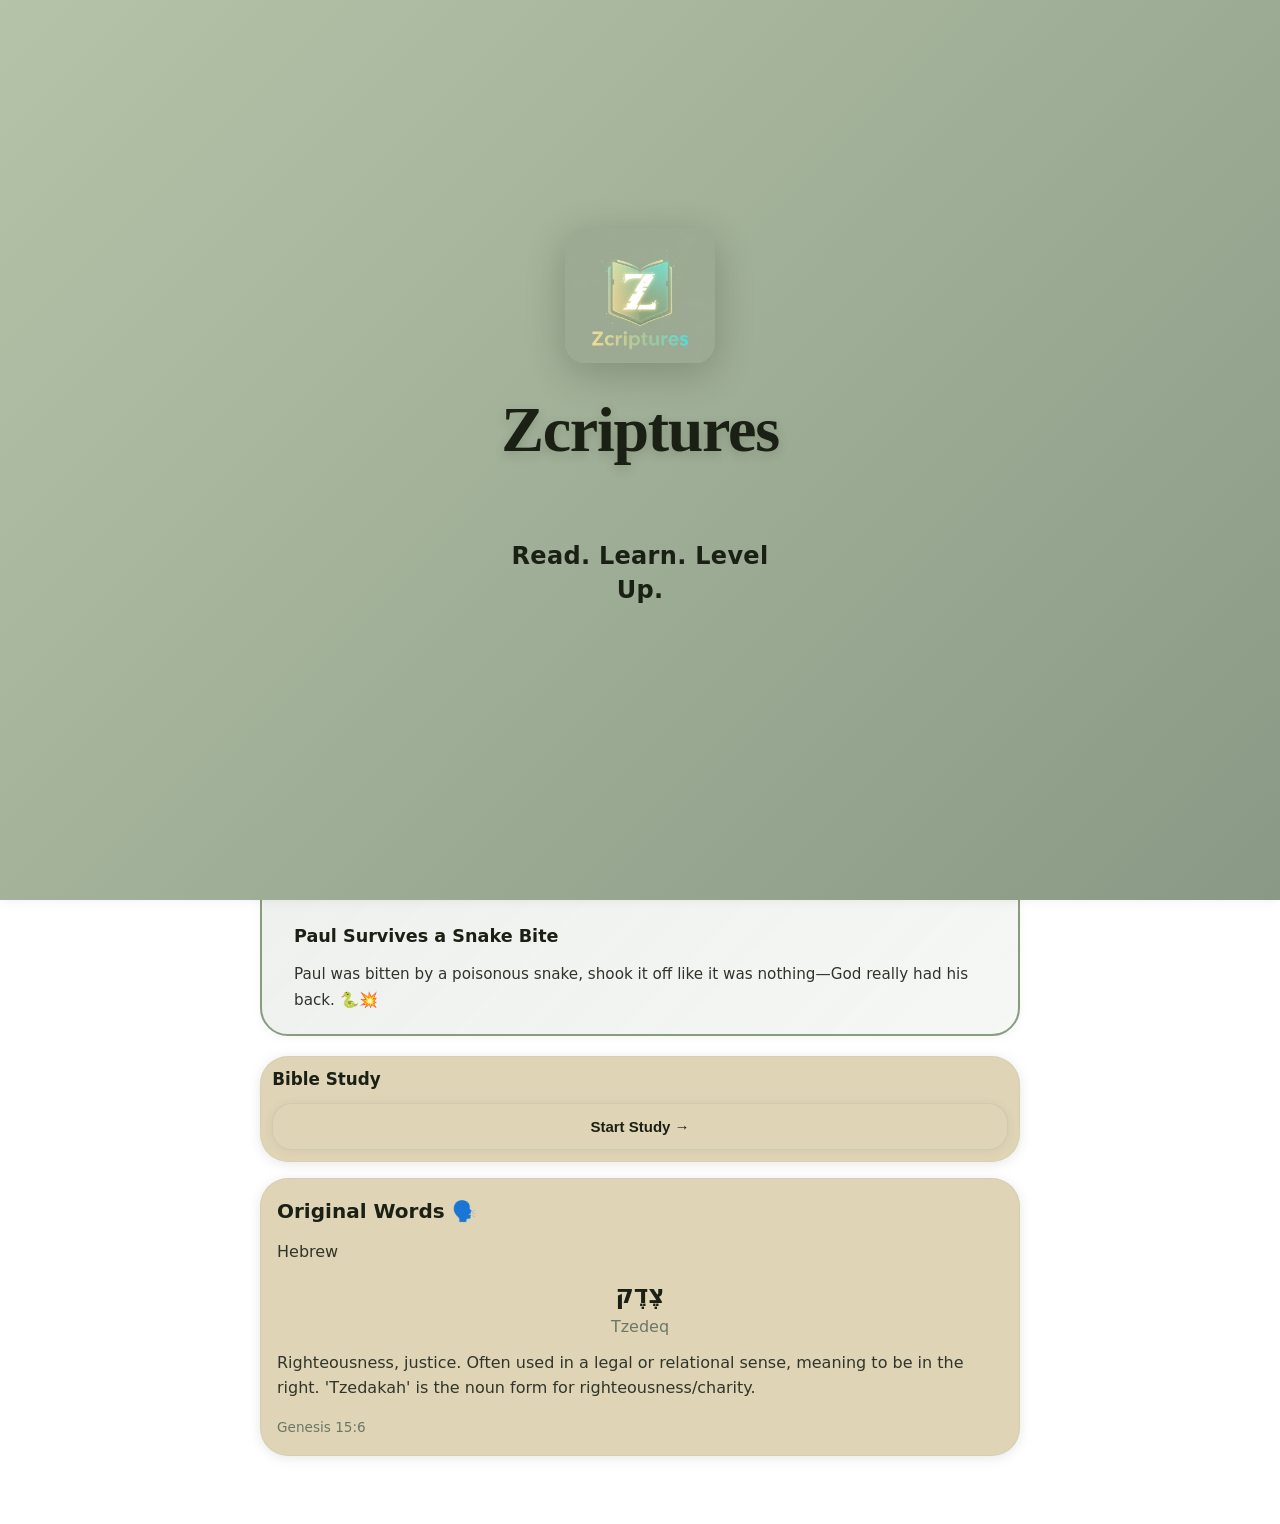
==== index.html @ 9b60017a "Renamed to index.html for Netlify" ====
<html lang="en">
<head>
    <meta charset="UTF-8">
    <meta name="viewport" content="width=device-width, initial-scale=1.0">
    <title>Zcriptures | Modern Bible App</title>
    <meta http-equiv="Content-Security-Policy" content="default-src 'self' https:; script-src 'self' 'unsafe-inline' https:; style-src 'self' 'unsafe-inline' https:; font-src 'self' https: data:; img-src 'self' data: https:; object-src 'none';">
    <link rel="preconnect" href="https://fonts.googleapis.com">
    <link rel="preconnect" href="https://fonts.gstatic.com" crossorigin>
    <!-- Favicon: use project logo.jpg so file shows app icon instead of default browser icon -->
    <link rel="icon" href="logo.jpg" type="image/jpeg">
    <link href="https://fonts.googleapis.com/css2?family=Inter:wght@300;400;500;600;700;800&family=Crimson+Pro:wght@400;600;700&display=swap" rel="stylesheet">
    <link rel="stylesheet" href="zcriptures.css">
    <script src="glossary_functions.js"></script>
    <script src="glossary_items.js"></script>
    <script src="bible_cap_items.js"></script>
    <script src="bible_cap_functions.js"></script>
    <script src="prayer_content.js"></script>
    <script src="bible_books.js"></script>
    <script src="bible_study.js"></script>
    <script src="genz_stories.js"></script>
    <script src="Fun_Facts_items.js"></script>
    <script src="daily_power.js"></script>
    <script src="daily_fact.js"></script> 
</head>
<body>
    <!-- SPLASH SCREEN -->
    <div id="splash-screen" class="splash-screen">
        <div class="splash-content">
            <img src="logo.jpg" alt="Zcriptures Logo" class="splash-logo" style="width: 150px; height: auto; margin-bottom: 1rem;">
<h1 class="splash-title">Zcriptures</h1>
            
            <div class="splash-text-container">
                <div class="splash-text" id="splash-text-1"></div>
                <div class="splash-text" id="splash-text-2"></div>
                <div class="splash-text" id="splash-text-3"></div>
                <div class="splash-text" id="splash-text-4"></div>
                <div class="splash-text" id="splash-text-5"></div>
                <div class="splash-text" id="splash-text-6"></div>
            </div>
            
            <div class="splash-loader" id="splash-loader">
                <div class="loader-bar" id="loader-bar"></div>
            </div>
        </div>
    </div>

    <!-- HEADER -->
    <header class="header">
        <div class="container">
            <div class="header-content">
                <div class="logo">
                  <img src="logo.jpg" alt="Zcriptures" style="width: 48px; height: auto; border-radius: 8px;">
<h1 class="logo-text">Zcriptures</h1>
                </div>
                <div class="header-actions">
                    <!-- Profile avatar button (click to open profile) placed next to settings -->
                    <button id="header-avatar-btn" class="btn btn-icon" onclick="showUserProfile()" title="Profile" aria-label="Open profile" style="display:flex; align-items:center; justify-content:center;">
                        <img id="header-avatar-img" src="" alt="Profile" style="width:36px; height:36px; border-radius:50%; object-fit:cover; display:block;">
                        <span id="header-avatar-fallback" style="display:none; font-size:1.1rem;">👤</span>
                    </button>
                    <button class="btn btn-icon" onclick="showSettings()" title="Settings">⚙️</button>
                </div>
            </div>
        </div>
        
    </header>
<!-- Floating Highlights Button -->

    <main class="container">
        <!-- HOME SECTION -->
        <section id="home-section" class="section active">
            <!-- Greeting -->
            <div class="greeting-card">
                <h2 class="greeting-text" id="greeting-text">
                    Welcome back, <span class="user-name" id="user-name">Friend</span>! 
                </h2>
            </div>

            <!-- Daily Verse -->
            <div class="daily-verse">
                <div class="verse-reference" id="daily-verse-reference">John 3:16</div>
                <blockquote class="verse-text" id="daily-verse-text">
                    "For God so loved the world that he gave his one and only Son..."
                </blockquote>
                <div class="gen-z-translation">
                    <div class="gen-z-label">Gen Z Translation</div>
                    <div class="gen-z-text" id="daily-verse-genz">
                        God loved us so much He sent His Son - no cap, eternal life unlocked.
                    </div>
                </div>
            </div>

            <!-- Daily Power -->
            <div class="daily-power-card">
                <div class="daily-power-emoji">⚡</div>
                <div class="daily-power-text" id="daily-power-text">
                    God got your back, don't back down.
                </div>
            </div>

            <!-- Stats Grid -->
            <div class="grid-2">
                <div class="card">
                    <h3 class="card-title">Daily Streak</h3>
                    <p class="card-description" style="font-size: 2rem; color: var(--accent-gold); margin: 8px 0; font-weight: 700;">
                        <span id="streak-count">0</span> days
                    </p>
                    <p class="text-muted" style="font-size: 0.875rem;">Keep it going!</p>
                </div>
                
                <div class="card">
                    <h3 class="card-title">Current Level</h3>
                    <p class="card-description" style="font-size: 2rem; color: var(--accent-gold); margin: 8px 0; font-weight: 700;">
                        Level <span id="home-level">1</span>
                    </p>
                    <button class="btn btn-secondary" onclick="showProgress()" style="font-size: 0.75rem; width: 100%; margin-top: 8px;">
                        View Progress
                    </button>
                </div>
            </div>

            <!-- Challenge Card -->
            <div class="card" id="challenge-card">
                <h3 class="card-title">Today's Challenge</h3>
                <p class="card-description">Share an encouraging Bible verse with someone who needs it today.</p>
                <button class="btn btn-primary" id="challenge-btn" onclick="completeChallenge()">
                    Start Challenge
                </button>
                <div id="challenge-complete" class="hidden">
                    <h3 class="text-accent">Congratulations, <span id="challenge-user-name"></span>! 🎉</h3>
                    <p>"Keep on leveling up, God got the receipts".</p>
                </div>
            </div>

            <!-- Did You Know Card -->
            <div class="did-you-know-card">
                <div class="did-you-know-label">DID YOU KNOW?</div>
                <div class="did-you-know-emoji" id="dyk-emoji">📖</div>
                <h3 class="did-you-know-title" id="dyk-title">Fun Fact</h3>
                <p class="did-you-know-content" id="dyk-content">
                    The Bible was written over approximately 1500 years by 40 different authors from various backgrounds!
                </p>
            </div>

            <!-- Quick Actions -->
            <div class="card">
                <h3 class="card-title">Bible Study</h3>
                <div style="display: grid; gap: 12px; grid-template-columns: repeat(auto-fit, minmax(140px, 1fr));">
                    <button class="btn btn-secondary"  onclick="showBibleStudy()">Start Study →</button>
                </div>
            </div>
                <!-- Original Words (daily) -->
                <div class="card2" id="original-words-card">
                    <h3 class="card-title">Original Words 🗣️</h3>
                    <p class="card-description" id="original-word-language">Loading…</p>
                    <div style="margin-top:8px;">
                        <div id="original-word-word" style="font-size:1.55rem; font-weight:700; line-height:1.1; direction:auto; text-align:center;">—</div>
                        <div id="original-word-translit" style="font-size:1rem; color:var(--text-muted); text-align:center; margin-top:6px;">—</div>
                        <p class="card-description" id="original-word-meaning" style="margin-top:10px;">Loading meaning…</p>
                        <div id="original-word-ref" style="font-size:0.85rem; color:var(--text-muted); margin-top:6px;"></div>
                    </div>
                </div>
        </section>

        <!-- ACTIVITIES SECTION -->
        <section id="activities-section" class="section">
            <div style="display: flex; justify-content: space-between; align-items: center; margin-bottom: var(--space-lg); flex-wrap: wrap; gap: var(--space-sm);">
                <h2>Activities 🎯</h2>
            </div>

            <div style="display: grid; gap: var(--space-md); grid-template-columns: repeat(2, 1fr);">
                <!-- Row 1: Prayer & Guide -->
                <div class="card2">
                    <h3 class="card-title">Prayer Topics 🙏</h3>
                    <p class="card-description">Start a focused prayer session or choose a prayer topic.</p>
                    <button class="btn btn-primary mt-lg" onclick="showSection('prayer-section')">Open Prayer →</button>
                </div>

                <div class="card2">
                    <h3 class="card-title">Bible Guide 🧭</h3>
                    <p class="card-description">Curated guides to help you find verses and study plans.</p>
                    <button class="btn btn-primary mt-lg" onclick="showSection('bible-guide-section')">Open Guide →</button>
                </div>

                <!-- Row 2: Bible Study & Gen Z Stories -->
                <div class="card2">
                    <h3 class="card-title">Bible Study 📖</h3>
                    <p class="card-description">Short and sweet study topics to grow your understanding.</p>
                    <button class="btn btn-primary mt-lg" onclick="showBibleStudy()">Start Study →</button>
                </div>
                <div class="card2">
                    <h3 class="card-title">Gen Z Stories 📚</h3>
                    <p class="card-description">Accessible paraphrases and stories in Gen Z voice.</p>
                    <button class="btn btn-primary mt-lg" onclick="showBibleStoriesModal()">Open Stories →</button>
                </div>
                
                <div class="card2">
                    <h3 class="card-title">Notes 📝</h3>
                    <p class="card-description">Keep track of your spiritual insights and reflections.</p>
                    <button class="btn btn-primary mt-lg" onclick="showSection('notes-section')">Open Notes →</button>
                </div>
                <div class="card2">
    <h3 class="card-title">Bible Games 🎮</h3>
    <p class="card-description">Play fun Bible games and earn points for the leaderboard!</p>
    <button class="btn btn-primary mt-lg" onclick="showSection('games-section')">Play Games →</button>
</div>
<div class="card2">
    <h3 class="card-title">Bible Fun Facts 🎯</h3>
    <p class="card-description">Discover amazing and surprising facts about the Bible!</p>
    <button class="btn btn-primary mt-lg" onclick="showFunFacts()">Explore Facts →</button>
</div>
<div class="card2">
    <h3 class="card-title">Bible Glossary 📚</h3>
    <p class="card-description">Look up Bible terms, people, places, and concepts with definitions and references.</p>
    <button class="btn btn-primary mt-lg" onclick="showGlossary()">Open Glossary →</button>
</div>
                </div>
        </section>
    
    
        <!-- NOTES SECTION (Integrated Notes App) -->
        <section id="notes-section" class="section">
            <div style="display:flex; justify-content:space-between; align-items:center; margin-bottom:var(--space-lg); flex-wrap:wrap; gap:var(--space-sm);">
                <h2>My Notes 📝</h2>
                <div style="display:flex; gap:var(--space-sm);">
                    <button class="btn btn-primary" id="notes-new-btn">+ New Note</button>
                    <button class="btn btn-secondary" onclick="showSection('activities-section')">← Back</button>
                </div>
            </div>


            <div id="notes-grid" class="notes-grid" aria-live="polite">
                <!-- notes will render here -->
            </div>

            <!-- Editor panel -->
            <div id="note-editor" class="note-editor-modal" role="dialog" aria-hidden="true">
                <div class="note-editor-header">
                    <div style="display:flex; gap:12px; align-items:center;">
                        <div style="font-weight:800; font-size:1.1rem;">Note</div>
                        <div class="autosave-indicator" id="notes-autosave">Saved</div>
                    </div>
                    <div style="display:flex; gap:8px; align-items:center;">
                        <button class="btn btn-secondary" id="notes-delete-btn">Delete</button>
                        <button class="btn btn-secondary" id="notes-close-btn">Close</button>
                        <button class="btn btn-secondary" id="notes-exit-x" title="Close editor">✕</button>
                    </div>
                </div>
                <div class="note-editor-body">
                    <input id="note-title" placeholder="Title" style="width:100%; padding:10px; border-radius:8px; border:1px solid var(--border); font-weight:700; margin-bottom:12px; font-size:1.1rem;" />
                    <div class="editor-toolbar">
                        <button class="btn btn-secondary" data-cmd="bold">B</button>
                        <button class="btn btn-secondary" data-cmd="italic">I</button>
                        <!-- five solid highlight color swatches -->
                        <div style="display:flex; gap:6px; margin-left:8px; align-items:center;">
                            <button type="button" class="highlight-swatch" data-color="#f6d55c" title="Sun" style="background:#f6d55c;"></button>
                            <button type="button" class="highlight-swatch" data-color="#ffa94d" title="Amber" style="background:#ffa94d;"></button>
                            <button type="button" class="highlight-swatch" data-color="#66bb6a" title="Green" style="background:#66bb6a;"></button>
                            <button type="button" class="highlight-swatch" data-color="#42a5f5" title="Blue" style="background:#42a5f5;"></button>
                            <button type="button" class="highlight-swatch" data-color="#c57ed6" title="Lavender" style="background:#c57ed6;"></button>
                        </div>
                        <div style="margin-left:auto; font-size:0.85rem; color:var(--text-muted);">Attach up to 3 verses</div>
                    </div>

                    <div id="note-content" class="editor-content" contenteditable="true" placeholder="Write your note..."></div>

                    <div class="verse-input">
                        <input id="verse-input-field" placeholder="Add verse (e.g. John 3:16)" style="flex:1; padding:8px; border-radius:8px; border:1px solid var(--border);" />
                        <button class="btn btn-primary" id="add-verse-btn">Add</button>
                    </div>

                    <div id="verse-chips" class="verse-chips" aria-live="polite"></div>

                    <!-- New: Close Editor button placed below verse controls for clarity -->
                    <div style="margin-top:12px;">
                        <button class="btn btn-danger" id="notes-close-editor-btn">Close Editor</button>
                    </div>
                </div>
            </div>
        </section>

        <!-- LEADERBOARD SECTION (Full Page) -->
        <section id="leaderboard-section" class="section">
            <div style="display:flex; justify-content:space-between; align-items:center; margin-bottom:var(--space-lg);">
                <h2>Community Leaderboard</h2>
            </div>
            <div class="card" style="margin-top:12px;">
                <div id="leaderboard-page-container">
                    <!-- Leaderboard entries rendered here -->
                </div>
            </div>
        </section>

<!-- GAMES SECTION -->
<section id="games-section" class="section">
    <div style="display:flex; justify-content:space-between; align-items:center; margin-bottom:var(--space-lg); flex-wrap:wrap; gap:var(--space-sm);">
        <h2>Bible Games 🎮</h2>
        <button class="btn btn-secondary" onclick="showSection('activities-section')">← Back</button>
    </div>

    <div class="text-center mb-lg">
        <p>Play games and earn points to rise on the leaderboard! 🔥</p>
        <div style="background: var(--surface); padding: 12px; border-radius: 12px; display: inline-block; margin-top: 8px;">
            <strong>Your Points:</strong> <span id="user-points-display">0</span> 🏆
        </div>
    </div>

    <div style="display: grid; gap: var(--space-md); grid-template-columns: repeat(2, 1fr);">
        <!-- Bible Quiz -->
        <div class="card">
            <h3 class="card-title">Bible Quiz ❓</h3>
            <p class="card-description">Test your Bible knowledge with multiple choice questions.</p>
            <div style="background: rgba(167, 181, 161, 0.28); border-left: 4px solid var(--accent-sage); padding: var(--space-sm); border-radius: 8px; margin: 12px 0;">
                <div style="color: var(--accent-sage); font-weight: 700; font-size: 0.875rem; margin-bottom: 4px;">High Score</div>
                <div style="font-weight: 600;" id="quiz-highscore">0 points</div>
            </div>
            <button class="btn btn-primary" onclick="startBibleQuiz()">Start Quiz →</button>
        </div>

        <!-- Bible or Cap -->
        <div class="card">
            <h3 class="card-title">Bible or Cap? 🔍</h3>
            <p class="card-description">Is it real Scripture or cap? Swipe to find out!</p>
            <div style="background: rgba(167, 181, 161, 0.28); border-left: 4px solid var(--accent-sage); padding: var(--space-sm); border-radius: 8px; margin: 12px 0;">
                <div style="color: var(--accent-sage); font-weight: 700; font-size: 0.875rem; margin-bottom: 4px;">Best Streak</div>
                <div style="font-weight: 600;" id="cap-streak">0 correct</div>
            </div>
            <button class="btn btn-primary" onclick="startBibleOrCap()">Start Game →</button>
        </div>

        <!-- Verse Match -->
        <div class="card">
            <h3 class="card-title">Verse Match 🧩</h3>
            <p class="card-description">Match Bible verses with their Gen Z translations.</p>
            <div style="background: rgba(167, 181, 161, 0.28); border-left: 4px solid var(--accent-sage); padding: var(--space-sm); border-radius: 8px; margin: 12px 0;">
                <div style="color: var(--accent-sage); font-weight: 700; font-size: 0.875rem; margin-bottom: 4px;">High Score</div>
                <div style="font-weight: 600;" id="match-highscore">0 points</div>
            </div>
            <button class="btn btn-primary" onclick="startVerseMatch()">Start Matching →</button>
        </div>

        <!-- Bible Riddles -->
        <div class="card">
            <h3 class="card-title">Bible Riddles 🎭</h3>
            <p class="card-description">"Who am I?" Guess the Bible character from clues.</p>
            <div style="background: rgba(167, 181, 161, 0.28); border-left: 4px solid var(--accent-sage); padding: var(--space-sm); border-radius: 8px; margin: 12px 0;">
                <div style="color: var(--accent-sage); font-weight: 700; font-size: 0.875rem; margin-bottom: 4px;">Solved</div>
                <div style="font-weight: 600;" id="riddles-solved">0 riddles</div>
            </div>
            <button class="btn btn-primary" onclick="startBibleRiddles()">Solve Riddles →</button>
        </div>
    </div>
</section>

    <!-- BIBLE SECTION -->
<section id="bible-section" class="section">
    <div id="bible-content">
        <div id="verses-container">
            <!-- John 1 will load here by default -->
        </div>
    </div>

    <!-- Floating Navigation Button -->
    <div id="bible-nav-button" class="bible-floating-nav">
        <button class="bible-nav-btn" onclick="toggleBibleSelector()">
            <span id="current-chapter-display">John 1</span>
            <span class="nav-arrow">▼</span>
        </button>
    </div>
<div class="fab-container">
    <button class="fab" onclick="showHighlights()" title="My Highlights">
        <span style="font-size: 1.5rem;">⭐</span>
    </button>
</div>
 <!-- Selector Overlay -->
    <div id="bible-selector-overlay" class="bible-selector-overlay hidden">
        <div class="selector-content">
            <div class="selector-header">
                <h3 id="selector-title">Select Book</h3>
                <button class="close-selector" onclick="closeBibleSelector()">✕</button>
            </div>
            
            <!-- Books List -->
            <div id="selector-books-list" class="selector-list">
                <!-- Books will be populated here -->
            </div>
            
            <!-- Chapters Grid -->
            <div id="selector-chapters-grid" class="selector-chapters hidden">
                <!-- Chapters will be populated here -->
            </div>
        </div>
    </div>
</section>


        <!-- PRAYER SECTION -->
        <section id="prayer-section" class="section">
            <h2 class="mb-lg">Prayer Topics 🙏</h2>
            
            <div class="card">
                <h3 class="card-title">Gratitude</h3>
                <p class="card-description">Thank God for His blessings and faithfulness in your life.</p>
                <button class="btn btn-primary" onclick="startPrayer('gratitude')">Start Prayer</button>
            </div>

            <div class="card">
                <h3 class="card-title">Guidance</h3>
                <p class="card-description">Ask God for wisdom and direction in your decisions.</p>
                <button class="btn btn-primary" onclick="startPrayer('guidance')">Start Prayer</button>
            </div>

            <div class="card">
                <h3 class="card-title">Healing</h3>
                <p class="card-description">Pray for physical, emotional, or spiritual healing.</p>
                <button class="btn btn-primary" onclick="startPrayer('healing')">Start Prayer</button>
            </div>

            <div class="card">
                <h3 class="card-title">Strength</h3>
                <p class="card-description">Ask God for strength to face challenges and overcome obstacles.</p>
                <button class="btn btn-primary" onclick="startPrayer('strength')">Start Prayer</button>
            </div>

            <div class="card">
                <h3 class="card-title">Peace</h3>
                <p class="card-description">Seek God's peace in your life.</p>
                <button class="btn btn-primary" onclick="startPrayer('peace')">Start Prayer</button>
            </div>
        </section>

      
       <!-- BIBLE GUIDE SECTION -->
<section id="bible-guide-section" class="section">
    <h2 class="mb-lg">Bible Guide 🧭</h2>
    
    <div class="card">
        <h3 class="card-title">Finding Peace</h3>
        <p class="card-description">Verses to help you find peace in difficult times.</p>
        <div class="gen-z-translation">
            <div class="gen-z-label">References</div>
            <p>Philippians 4:6-7, John 14:27, Isaiah 26:3, Psalm 29:11</p>
        </div>
    </div>

    <div class="card">
        <h3 class="card-title">Overcoming Fear</h3>
        <p class="card-description">Scriptures to combat fear and anxiety.</p>
        <div class="gen-z-translation">
            <div class="gen-z-label">References</div>
            <p>2 Timothy 1:7, Psalm 34:4, Isaiah 41:10, 1 John 4:18</p>
        </div>
    </div>

    <div class="card">
        <h3 class="card-title">Finding Purpose</h3>
        <p class="card-description">Discover God's plan for your life.</p>
        <div class="gen-z-translation">
            <div class="gen-z-label">References</div>
            <p>Jeremiah 29:11, Proverbs 19:21, Ephesians 2:10, Romans 8:28</p>
        </div>
    </div>
    <div class="card">
        <h3 class="card-title">Strength in Weakness</h3>
        <p class="card-description">When you feel inadequate and need God's strength.</p>
        <div class="gen-z-translation">
            <div class="gen-z-label">References</div>
            <p>2 Corinthians 12:9-10, Isaiah 40:29-31, Philippians 4:13, Psalm 73:26</p>
        </div>
    </div>
    <div class="card">
        <h3 class="card-title">Dealing with Worry</h3>
        <p class="card-description">When anxiety keeps you up at night.</p>
        <div class="gen-z-translation">
            <div class="gen-z-label">References</div>
            <p>Matthew 6:25-34, 1 Peter 5:7, Psalm 55:22, Proverbs 3:5-6</p>
        </div>
    </div>
    <div class="card">
        <h3 class="card-title">Forgiveness & Healing</h3>
        <p class="card-description">For when you need to forgive or receive forgiveness.</p>
        <div class="gen-z-translation">
            <div class="gen-z-label">References</div>
            <p>Colossians 3:13, Matthew 6:14-15, Ephesians 4:31-32, 1 John 1:9</p>
        </div>
    </div>
    <div class="card">
        <h3 class="card-title">Financial Wisdom</h3>
        <p class="card-description">Biblical principles for money and stewardship.</p>
        <div class="gen-z-translation">
            <div class="gen-z-label">References</div>
            <p>Proverbs 3:9-10, Matthew 6:19-21, 1 Timothy 6:10, Malachi 3:10</p>
        </div>
    </div>
    <div class="card">
        <h3 class="card-title">Relationships & Love</h3>
        <p class="card-description">Guidance for healthy relationships and God's love.</p>
        <div class="gen-z-translation">
            <div class="gen-z-label">References</div>
            <p>1 Corinthians 13:4-7, 1 John 4:7-8, Ephesians 5:25, Proverbs 17:17</p>
        </div>
    </div>

    <div class="card">
        <h3 class="card-title">Spiritual Warfare</h3>
        <p class="card-description">Armor up for spiritual battles and protection.</p>
        <div class="gen-z-translation">
            <div class="gen-z-label">References</div>
            <p>Ephesians 6:10-18, James 4:7, 1 Peter 5:8-9, 2 Corinthians 10:4</p>
        </div>
    </div>

    <div class="card">
        <h3 class="card-title">Hope in Depression</h3>
        <p class="card-description">Light for dark times and emotional struggles.</p>
        <div class="gen-z-translation">
            <div class="gen-z-label">References</div>
            <p>Psalm 34:17-18, Psalm 42:11, 2 Corinthians 1:3-4, Romans 15:13</p>
        </div>
    </div>
    <div class="card">
        <h3 class="card-title">Wisdom & Decision Making</h3>
        <p class="card-description">Seeking God's guidance for important choices.</p>
        <div class="gen-z-translation">
            <div class="gen-z-label">References</div>
            <p>James 1:5, Proverbs 3:5-6, Psalm 32:8, Proverbs 16:3</p>
        </div>
    </div>
    <div class="card">
        <h3 class="card-title">Healing & Comfort</h3>
        <p class="card-description">For physical, emotional, and spiritual healing.</p>
        <div class="gen-z-translation">
            <div class="gen-z-label">References</div>
            <p>Jeremiah 17:14, Psalm 147:3, James 5:14-15, Isaiah 53:5</p>
        </div>
    </div>
    <div class="card">
        <h3 class="card-title">Faith & Doubt</h3>
        <p class="card-description">When your faith feels weak and questions arise.</p>
        <div class="gen-z-translation">
            <div class="gen-z-label">References</div>
            <p>Mark 9:24, Hebrews 11:1, 2 Corinthians 5:7, Romans 10:17</p>
        </div>
    </div>
    <div class="card">
        <h3 class="card-title">Parenting & Family</h3>
        <p class="card-description">Biblical wisdom for raising children and family life.</p>
        <div class="gen-z-translation">
            <div class="gen-z-label">References</div>
            <p>Proverbs 22:6, Deuteronomy 6:6-7, Ephesians 6:4, Psalm 127:3</p>
        </div>
    </div>
    <div class="card">
        <h3 class="card-title">Work & Vocation</h3>
        <p class="card-description">Finding purpose in your daily work and calling.</p>
        <div class="gen-z-translation">
            <div class="gen-z-label">References</div>
            <p>Colossians 3:23-24, Proverbs 16:3, Ecclesiastes 9:10, 1 Corinthians 10:31</p>
        </div>
    </div>
    <div class="card">
        <h3 class="card-title">Grief & Loss</h3>
        <p class="card-description">Comfort for times of mourning and sadness.</p>
        <div class="gen-z-translation">
            <div class="gen-z-label">References</div>
            <p>Matthew 5:4, Revelation 21:4, Psalm 34:18, 1 Thessalonians 4:13-14</p>
        </div>
    </div>

    <div class="card">
        <h3 class="card-title">Temptation & Purity</h3>
        <p class="card-description">Strength to resist temptation and live purely.</p>
        <div class="gen-z-translation">
            <div class="gen-z-label">References</div>
            <p>1 Corinthians 10:13, James 1:12-15, Matthew 26:41, 1 John 2:16</p>
        </div>
    </div>

    <div class="card">
        <h3 class="card-title">Thankfulness & Gratitude</h3>
        <p class="card-description">Cultivating a heart of gratitude in all circumstances.</p>
        <div class="gen-z-translation">
            <div class="gen-z-label">References</div>
            <p>1 Thessalonians 5:18, Psalm 100:4, Colossians 3:15-17, Philippians 4:6</p>
        </div>
    </div>

    <div class="card">
        <h3 class="card-title">Evangelism & Witness</h3>
        <p class="card-description">Sharing your faith with others effectively.</p>
        <div class="gen-z-translation">
            <div class="gen-z-label">References</div>
            <p>Matthew 28:19-20, 1 Peter 3:15, Romans 1:16, Acts 1:8</p>
        </div>
    </div>

    <div class="card">
        <h3 class="card-title">Prayer Life</h3>
        <p class="card-description">Deepening your communication with God.</p>
        <div class="gen-z-translation">
            <div class="gen-z-label">References</div>
            <p>Philippians 4:6, 1 Thessalonians 5:17, Matthew 6:9-13, Jeremiah 29:12</p>
        </div>
    </div>

    <div class="card">
        <h3 class="card-title">Waiting on God</h3>
        <p class="card-description">Trusting God's timing when answers seem delayed.</p>
        <div class="gen-z-translation">
            <div class="gen-z-label">References</div>
            <p>Isaiah 40:31, Psalm 27:14, Habakkuk 2:3, Lamentations 3:25-26</p>
        </div>
    </div>
</section>
        <!-- HIGHLIGHTS SECTION -->
        <section id="highlights-section" class="section">
            <div style="display: flex; justify-content: space-between; align-items: center; margin-bottom: var(--space-lg); flex-wrap: wrap; gap: var(--space-sm);">
                <h2>Your Highlighted Verses</h2>
                <button class="btn btn-primary" onclick="showSection('bible-section')">← Back</button>
            </div>
            
            <div id="highlights-container">
                <!-- Highlighted verses will be populated here -->
            </div>
            
            <div id="no-highlights" class="card text-center hidden">
                <h3 class="card-title">No highlights yet</h3>
                <p class="card-description">Start highlighting verses as you read the Bible!</p>
                <button class="btn btn-primary" onclick="showSection('bible-section')">Read Bible</button>
            </div>
        </section>

        <!-- HISTORY HUB SECTION -->
        <section id="history-hub-section" class="section">
            <h2 class="mb-lg">History Hub 📜</h2>
            
            <p class="card-description mb-lg">Explore the rich history of our faith from biblical times through history.</p>
            
            <div class="grid-2">
                <div class="card" onclick="showSection('biblical-history-section')" style="cursor: pointer;">
                    <div style="font-size: 3rem; text-align: center; margin-bottom: var(--space-md);">📖</div>
                    <h3 class="card-title">Biblical History</h3>
                    <p class="card-description">From Creation to the early Church - God's story through time</p>
                    <div class="text-accent" style="margin-top: var(--space-md); font-weight: 600;">Explore →</div>
                </div>
                
                <div class="card" onclick="showSection('church-history-section')" style="cursor: pointer;">
                    <div style="font-size: 3rem; text-align: center; margin-bottom: var(--space-md);">⛪</div>
                    <h3 class="card-title">Church History</h3>
                    <p class="card-description">How the Jesus movement transformed the world</p>
                    <div class="text-accent" style="margin-top: var(--space-md); font-weight: 600;">Explore →</div>
                </div>
            <div class="card" onclick="showSection('world-history-section')" style="cursor: pointer;">
                  <div style="font-size: 3rem; text-align: center; margin-bottom: var(--space-md);">🌍</div>
                        <h3 class="card-title">World History</h3>
                        <p class="card-description">Civilizations and empires in biblical context</p>
                    <div class="text-accent" style="margin-top: var(--space-md); font-weight: 600;">Explore →</div>
                </div>
                
                <div class="card" onclick="showSection('jesus-genealogy-section')" style="cursor: pointer;">
                   <div style="font-size: 3rem; text-align: center; margin-bottom: var(--space-md);">🌳</div>
                        <h3 class="card-title">Jesus' Genealogy</h3>
                        <p class="card-description">The family tree of the Messiah</p>
                    <div class="text-accent" style="margin-top: var(--space-md); font-weight: 600;">Explore →</div>
                </div>
                                <div class="card" onclick="showSection('ancient-history-section')" style="cursor: pointer;">
                   <div style="font-size: 3rem; text-align: center; margin-bottom: var(--space-md);">🌍</div>
                        <h3 class="card-title">Ancient Near East History</h3>
                        <p class="card-description">The major empires and cultures that surrounded and interacted with Israel</p>
                    <div class="text-accent" style="margin-top: var(--space-md); font-weight: 600;">Explore →</div>
                </div>
                               <div class="card" onclick="showSection('intertestamental-period-section')" style="cursor: pointer;">
                   <div style="font-size: 3rem; text-align: center; margin-bottom: var(--space-md);">⏳</div>
                        <h3 class="card-title">The Intertestamental Period </h3>
                        <p class="card-description">The history between the last writings of the Old Testament (Malachi) and the events of the New Testament (the Gospels)</p>
                    <div class="text-accent" style="margin-top: var(--space-md); font-weight: 600;">Explore →</div>
                </div>
                <div class="card" onclick="showSection('second-temple-history-section')" style="cursor: pointer;">
                   <div style="font-size: 3rem; text-align: center; margin-bottom: var(--space-md);">🏛️</div>
                        <h3 class="card-title">The History of the Second Temple </h3>
                        <p class="card-description">A focused timeline of the Temple in Jerusalem from its rebuilding after the exile (c. 516 BC) to its destruction by the Romans in 70 AD.</p>
                    <div class="text-accent" style="margin-top: var(--space-md); font-weight: 600;">Explore →</div>
                </div>
              <div class="card" onclick="showSection('roman-world-section')" style="cursor: pointer;">
                   <div style="font-size: 3rem; text-align: center; margin-bottom: var(--space-md);">⏳</div>
                        <h3 class="card-title">The Roman World of the New Testament </h3>
                        <p class="card-description">The Roman World of the New Testament encompassed Rome’s political, social, and cultural dominance, providing context for Jesus’ ministry and the apostles’ activities.</p>
                    <div class="text-accent" style="margin-top: var(--space-md); font-weight: 600;">Explore →</div>
                </div>
            </div>
        </section>

<section id="roman-world-section" class="section"> 
    <div style="display: flex; justify-content: space-between; align-items: center; margin-bottom: var(--space-lg); flex-wrap: wrap; gap: var(--space-sm);"> 
        <h2>The Roman World of the New Testament 🏛️</h2> 
        <button class="btn btn-secondary" onclick="showSection('history-hub-section')">← Back</button> </div>
        <div class="card">
    <div class="timeline-period">27 BC – 14 AD</div>
    <h3 class="card-title">Augustus & the Pax Romana</h3>
    <p class="card-description">
        Caesar Augustus establishes the Roman Empire, ending the civil wars and beginning the "Pax Romana" (Roman Peace). 
        This period of stability enables safe travel across the Mediterranean world. The census ordered by Augustus brings 
        Joseph and Mary to Bethlehem, fulfilling prophecy about Jesus' birthplace.
    </p>
    <div class="scripture-reference">Luke 2:1-7, Daniel 9:25</div>
</div>

<div class="card">
    <div class="timeline-period">14–37 AD</div>
    <h3 class="card-title">Tiberius & Jesus' Ministry</h3>
    <p class="card-description">
        Tiberius rules during Jesus' adult ministry and crucifixion. Pontius Pilate serves as prefect of Judea (26-36 AD), 
        known for his harsh rule and insensitivity to Jewish customs. The Roman military presence is evident throughout 
        the Gospels, with centurions representing Roman authority and occasionally showing remarkable faith.
    </p>
    <div class="scripture-reference">Luke 3:1, Matthew 27:11-26, Luke 7:1-10</div>
</div>

<div class="card">
    <div class="timeline-period">Roman Administration</div>
    <h3 class="card-title">Provinces & Governance</h3>
    <p class="card-description">
        The empire is divided into senatorial and imperial provinces. Judea is an imperial province governed by prefects/procurators 
        appointed by the emperor. Client kings like Herod Antipas rule Galilee and Perea. Roman law, taxes, and military control 
        shape daily life, while local authorities handle religious matters and minor disputes.
    </p>
    <div class="scripture-reference">Matthew 22:15-22, John 18:28-32</div>
</div>

<div class="card">
    <div class="timeline-period">Military Presence</div>
    <h3 class="card-title">Roman Legions & Occupation</h3>
    <p class="card-description">
        Roman legions and auxiliary forces maintain order throughout the empire. In Judea, cohorts are stationed in Jerusalem 
        at the Fortress Antonia overlooking the Temple. Centurions lead 80-100 soldiers and represent the professional military 
        class. Roman citizenship offers legal protections and status, as seen with Paul's appeals to his rights.
    </p>
    <div class="scripture-reference">Acts 10:1, 22:25-29, 27:1-3</div>
</div>

<div class="card">
    <div class="timeline-period">Infrastructure</div>
    <h3 class="card-title">Roads & Sea Travel</h3>
    <p class="card-description">
        Rome's extensive road network enables unprecedented travel and communication. Well-maintained roads connect major cities, 
        while sea lanes cross the Mediterranean. This infrastructure allows for the rapid spread of the gospel as Paul and other 
        missionaries travel thousands of miles planting churches throughout the empire.
    </p>
    <div class="scripture-reference">Acts 13-28, Romans 15:19</div>
</div>

<div class="card">
    <div class="timeline-period">Legal System</div>
    <h3 class="card-title">Roman Law & Citizenship</h3>
    <p class="card-description">
        Roman law provides structure and order across diverse cultures. Citizens like Paul have rights to fair treatment and appeal 
        to Caesar. Trials follow specific procedures, and Roman officials often try to avoid involvement in local religious disputes. 
        The legal system both persecutes and protects early Christians at different times.
    </p>
    <div class="scripture-reference">Acts 16:35-39, 22:25-29, 25:10-12</div>
</div>

<div class="card">
    <div class="timeline-period">Social Structure</div>
    <h3 class="card-title">Class & Slavery</h3>
    <p class="card-description">
        Roman society is highly stratified with emperors, senators, equestrians, citizens, freedmen, and slaves. Slavery is widespread 
        but not always permanent. The gospel crosses social boundaries, reaching slaves, soldiers, merchants, and officials. Early 
        churches include people from all social levels worshipping together.
    </p>
    <div class="scripture-reference">Philemon, 1 Corinthians 1:26-29, Colossians 3:22-4:1</div>
</div>

<div class="card">
    <div class="timeline-period">54–68 AD</div>
    <h3 class="card-title">Nero & Christian Persecution</h3>
    <p class="card-description">
        Nero's reign sees the first imperial persecution of Christians after the Great Fire of Rome in 64 AD. Christians are scapegoated 
        and executed brutally. Both Peter and Paul are traditionally believed martyred under Nero. This persecution foreshadows future 
conflicts between the empire and the growing Christian movement.
    </p>
    <div class="scripture-reference">1 Peter 4:12-16, 2 Timothy 4:6-8</div>
</div>

<div class="card">
    <div class="timeline-period">70 AD</div>
    <h3 class="card-title">Destruction of Jerusalem</h3>
    <p class="card-description">
        After the Jewish revolt, future emperor Titus leads four legions to crush the rebellion. Jerusalem is besieged and destroyed, 
        including the Second Temple. This catastrophic event fulfills Jesus' prophecy and dramatically alters both Judaism and early 
        Christianity, scattering believers throughout the empire and ending Temple-based worship.
    </p>
    <div class="scripture-reference">Matthew 24:1-2, Luke 21:20-24</div>
</div>

<div class="card">
    <div class="timeline-period">Cultural Context</div>
    <h3 class="card-title">Greco-Roman Religion & Philosophy</h3>
    <p class="card-description">
        The Roman world blends Greek philosophy with Roman practicality and emperor worship. Stoicism and Epicureanism influence educated 
        classes. Mystery religions promise salvation, and emperor cults demand political loyalty. The gospel enters this world as a 
        radical alternative—a crucified Messiah challenging all other loyalties and offering resurrection hope.
    </p>
    <div class="scripture-reference">Acts 17:16-34, 1 Corinthians 1:18-25</div>
</div>
</section>


        <!-- SECOND TEMPLE HISTORY SECTION -->
        <section id="second-temple-history-section" class="section"> 
            <div style="display: flex; justify-content: space-between; align-items: center; margin-bottom: var(--space-lg); flex-wrap: wrap; gap: var(--space-sm);"> 
                <h2>The History of the Second Temple 🏛️</h2> 
                <button class="btn btn-secondary" onclick="showSection('history-hub-section')">← Back</button> </div>
                <div class="card">
    <div class="timeline-period">538–515 BC</div>
    <h3 class="card-title">The Return & Foundation</h3>
    <p class="card-description">
        After Cyrus the Great's decree allowing Jewish exiles to return, Zerubbabel leads the first group back to Jerusalem. 
        Despite opposition from local Samaritans and economic challenges, the foundation of the Second Temple is laid. 
        The project stalls for years until prophets Haggai and Zechariah inspire its completion in 515 BC.
    </p>
    <div class="scripture-reference">Ezra 1-6, Haggai 1-2, Zechariah 4</div>
</div>
<div class="card">
    <div class="timeline-period">515–332 BC</div>
    <h3 class="card-title">Persian Period Temple</h3>
    <p class="card-description">
        The Second Temple serves as the religious center under Persian rule, though it is modest compared to Solomon's Temple. 
        The High Priest becomes the primary Jewish leader. Ezra the scribe reforms Jewish religious life, establishing Torah 
        reading as central to worship. Nehemiah rebuilds Jerusalem's walls, securing the city around the Temple.
    </p>
    <div class="scripture-reference">Ezra 7-10, Nehemiah 8-13</div>
</div>

<div class="card">
    <div class="timeline-period">332–167 BC</div>
    <h3 class="card-title">Hellenistic Influence</h3>
    <p class="card-description">
        Under Greek rule, the Temple faces cultural challenges as Hellenism spreads. The Septuagint translation begins in Alexandria. 
        While some Jews embrace Greek culture, traditionalists resist. The Temple remains the center of Jewish identity, but tension 
        grows between Hellenized Jews and those committed to traditional practices.
    </p>
    <div class="scripture-reference">1 Maccabees 1:11-15</div>
</div>

<div class="card">
    <div class="timeline-period">167–164 BC</div>
    <h3 class="card-title">Desecration & Rededication</h3>
    <p class="card-description">
        Seleucid king Antiochus IV Epiphanes desecrates the Temple, erecting an altar to Zeus and sacrificing swine. 
        This "Abomination of Desolation" sparks the Maccabean Revolt. After three years of fighting, Judas Maccabeus 
        recaptures Jerusalem and rededicates the Temple, establishing the festival of Hanukkah.
    </p>
    <div class="scripture-reference">1 Maccabees 4:36-59, Daniel 11:31</div>
</div>

<div class="card">
    <div class="timeline-period">164–63 BC</div>
    <h3 class="card-title">Hasmonean Temple</h3>
    <p class="card-description">
        Under Hasmonean rule, the Temple becomes the center of an independent Jewish state. The Hasmonean kings serve as both 
        political rulers and high priests, though this combination is controversial. Temple rituals are restored and expanded, 
        but political corruption and internal conflicts weaken the institution's spiritual authority.
    </p>
    <div class="scripture-reference">1 Maccabees 10:18-21, 14:41-49</div>
</div>

<div class="card">
    <div class="timeline-period">20 BC – 64 AD</div>
    <h3 class="card-title">Herod's Renovation</h3>
    <p class="card-description">
        Herod the Great launches a massive expansion and renovation of the Temple, creating one of the ancient world's most magnificent structures. 
        The Temple Mount platform is dramatically enlarged using massive stones. Construction continues for decades, providing work for thousands 
        and creating the Temple Jesus knew during his ministry.
    </p>
    <div class="scripture-reference">John 2:20, Matthew 24:1-2</div>
</div>

<div class="card">
    <div class="timeline-period">1st Century AD</div>
    <h3 class="card-title">Jesus & the Temple</h3>
    <p class="card-description">
        The Temple is central to Jesus' life and ministry—presented there as an infant, teaching in its courts, and cleansing it of merchants. 
        He predicts its destruction and describes himself as greater than the Temple. The veil tearing at his crucifixion symbolizes access to 
        God no longer limited to the Temple structure.
    </p>
    <div class="scripture-reference">Luke 2:22-38, Matthew 21:12-13, John 2:19-21</div>
</div>

<div class="card">
    <div class="timeline-period">66–70 AD</div>
    <h3 class="card-title">The Great Revolt & Destruction</h3>
    <p class="card-description">
        Jewish rebellion against Rome leads to the devastating First Jewish-Roman War. After a brutal siege of Jerusalem, 
        Roman legions under Titus breach the city walls and destroy the Temple in 70 AD. The burning of the Temple and 
        destruction of Jerusalem marks the end of sacrificial worship and begins the Jewish diaspora.
    </p>
    <div class="scripture-reference">Matthew 24:1-2, Luke 19:41-44</div>
</div>

<div class="card">
    <div class="timeline-period">Aftermath</div>
    <h3 class="card-title">Legacy & Influence</h3>
    <p class="card-description">
        The Temple's destruction transforms Judaism, shifting focus from sacrifice to prayer, Torah study, and synagogue worship. 
        Early Christianity interprets the destruction as divine judgment and fulfillment of Jesus' prophecy. The Temple's memory 
        remains central to Jewish identity and eschatological hope for restoration.
    </p>
    <div class="scripture-reference">Hebrews 8-10, Revelation 21:22</div>
</div>
        </section>

<!-- INTERTESTAMENTAL PERIOD SECTION -->
        <section id="intertestamental-period-section" class="section"> 
            <div style="display: flex; justify-content: space-between; align-items: center; margin-bottom: var(--space-lg); flex-wrap: wrap; gap: var(--space-sm);"> 
            <h2>The Intertestamental Period ⏳</h2> 
        <button class="btn btn-secondary" onclick="showSection('history-hub-section')">← Back</button> </div>
        <div class="card">
    <div class="timeline-period">539–332 BC</div>
    <h3 class="card-title">Persian Rule & Return from Exile</h3>
    <p class="card-description">
        After Cyrus the Great's decree, Jewish exiles return to Jerusalem and rebuild the Temple. 
        The Persian Empire allows relative religious freedom. Jewish leadership is divided between 
        the High Priest and governor. The Torah becomes central to Jewish identity, and synagogues 
        begin to emerge as local centers of worship.
    </p>
    <div class="scripture-reference">Ezra, Nehemiah, Esther</div>
</div>

<div class="card">
    <div class="timeline-period">332–167 BC</div>
    <h3 class="card-title">Hellenistic Period & Greek Influence</h3>
    <p class="card-description">
        Alexander the Great conquers the Persian Empire, spreading Greek culture (Hellenism) 
        throughout the known world. After his death, Judea falls under Ptolemaic then Seleucid 
        control. Greek becomes the common language, cities are Hellenized, and Jewish literature 
        like the Septuagint (Greek translation of Hebrew Scriptures) is produced.
    </p>
    <div class="scripture-reference">1 Maccabees, Josephus</div>
</div>

<div class="card">
    <div class="timeline-period">167–160 BC</div>
    <h3 class="card-title">The Maccabean Revolt</h3>
    <p class="card-description">
        Seleucid king Antiochus IV Epiphanes desecrates the Temple and outlaws Jewish practices, 
        sparking the Maccabean Revolt led by Judas Maccabeus and his family. After successful 
        guerrilla warfare, the Jews recapture and rededicate the Temple, establishing the 
        Hasmonean dynasty and achieving brief political independence.
    </p>
    <div class="scripture-reference">1 Maccabees, 2 Maccabees</div>
</div>

<div class="card">
    <div class="timeline-period">160–63 BC</div>
    <h3 class="card-title">Hasmonean Dynasty</h3>
    <p class="card-description">
        The Jewish Hasmonean family rules an independent Judea, expanding territory and combining 
        the roles of king and high priest. Internal conflicts emerge between religious parties 
        (Pharisees, Sadducees, Essenes). Greek cultural influence continues despite political 
        independence, creating tension between Hellenizers and traditionalists.
    </p>
    <div class="scripture-reference">1 Maccabees, Josephus' Antiquities</div>
</div>

<div class="card">
    <div class="timeline-period">63–37 BC</div>
    <h3 class="card-title">Roman Conquest & Herod's Rise</h3>
    <p class="card-description">
        Pompey conquers Jerusalem, ending Jewish independence and making Judea a client state of Rome. 
        Political instability and civil war follow as various Hasmonean claimants compete for power. 
        Herod the Great, an Idumean, gains Roman favor and is appointed King of Judea, beginning his 
        ruthless consolidation of power.
    </p>
    <div class="scripture-reference">Josephus' Jewish War</div>
</div>

<div class="card">
    <div class="timeline-period">37–4 BC</div>
    <h3 class="card-title">Herod the Great's Reign</h3>
    <p class="card-description">
        Herod rules as a client king under Roman authority, known for massive building projects 
        including the expansion of the Second Temple. Though politically effective, he is despised 
        by many Jews for his cruelty and foreign origins. His reign creates the political and 
        religious landscape into which Jesus would be born.
    </p>
    <div class="scripture-reference">Matthew 2, Luke 1:5, Josephus</div>
</div>

<div class="card">
    <div class="timeline-period">4 BC – 6 AD</div>
    <h3 class="card-title">Herod's Successors & Roman Prefects</h3>
    <p class="card-description">
        After Herod's death, his kingdom is divided among his sons (Archelaus, Antipas, Philip). 
        Poor rulership leads to Roman intervention and the establishment of direct Roman rule 
        through prefects in Judea. Growing messianic expectations and resistance movements 
        develop in response to foreign domination.
    </p>
    <div class="scripture-reference">Matthew 2:22, Luke 3:1</div>
</div>

<div class="card">
    <div class="timeline-period">Key Developments</div>
    <h3 class="card-title">Religious & Cultural Changes</h3>
    <p class="card-description">
        This period sees the rise of synagogues as local worship centers, development of Jewish 
        parties (Pharisees emphasizing oral law, Sadducees controlling Temple, Essenes awaiting 
        apocalypse), composition of apocalyptic literature, and the concept of resurrection 
        gaining prominence. Greek becomes the common language of the Eastern Mediterranean.
    </p>
    <div class="scripture-reference">Dead Sea Scrolls, Apocrypha</div>
</div>
        </section>


      <!-- ANCIENT NEAR EAST HISTORY SECTION -->
        <section id="ancient-history-section" class="section">
    <div style="display: flex; justify-content: space-between; align-items: center; margin-bottom: var(--space-lg); flex-wrap: wrap; gap: var(--space-sm);">
        <h2>Ancient Near East History 🌍</h2>
        <button class="btn btn-secondary" onclick="showSection('history-hub-section')">← Back</button>
    </div>        

    <div class="card">
        <div class="timeline-period">3500–2334 BC</div>
        <h3 class="card-title">Early Mesopotamia</h3>
        <p class="card-description">
            City-states like Uruk and Ur emerge in Sumer, introducing writing (cuneiform), advanced irrigation, and monumental architecture. Kings rule as intermediaries between gods and people.
            Polytheism dominates, and trade expands across the Fertile Crescent, laying foundations for later empires.
        </p>
        <div class="scripture-reference">Archaeological Records, Sumerian King List</div>
    </div>

    <div class="card">
        <div class="timeline-period">2334–2154 BC</div>
        <h3 class="card-title">Akkadian Empire</h3>
        <p class="card-description">
            Sargon of Akkad unites Sumer and Akkad, creating one of the first empires in history. Military conquest spreads Akkadian language and culture.
            Trade flourishes, but overextension and invasions eventually lead to collapse, giving way to city-state revival.
        </p>
        <div class="scripture-reference">Sumerian and Akkadian Inscriptions</div>
    </div>

    <div class="card">
        <div class="timeline-period">2100–1600 BC</div>
        <h3 class="card-title">Old Babylonian Period</h3>
        <p class="card-description">
            Babylon rises under Hammurabi, who codifies laws emphasizing justice and social order. Agriculture, trade, and literature thrive.
            Amorite influence spreads, and regional kingdoms compete for dominance, setting the stage for later Mesopotamian empires.
        </p>
        <div class="scripture-reference">Hammurabi’s Code, Babylonian Chronicles</div>
    </div>

    <div class="card">
        <div class="timeline-period">1600–1200 BC</div>
        <h3 class="card-title">Late Bronze Age – Egypt and Hittites</h3>
        <p class="card-description">
            Egypt reaches its New Kingdom peak under pharaohs like Thutmose III and Ramses II, while the Hittites dominate Anatolia.
            Trade and diplomacy flourish; conflicts like the Battle of Kadesh showcase early international relations.
            Writing, religion, and monumental architecture leave lasting legacies.
        </p>
        <div class="scripture-reference">Egyptian Hieroglyphs, Hittite Records</div>
    </div>

    <div class="card">
        <div class="timeline-period">1200–900 BC</div>
        <h3 class="card-title">Iron Age and Sea Peoples</h3>
        <p class="card-description">
            Collapse of Bronze Age civilizations occurs due to invasions and internal turmoil. Sea Peoples disrupt Mediterranean trade networks.
            New kingdoms rise in Assyria and Israel. Iron technology spreads, reshaping warfare and economy.
            Cultural continuity survives through city-states and traditions despite chaos.
        </p>
        <div class="scripture-reference">Assyrian Annals, Biblical References</div>
    </div>

    <div class="card">
        <div class="timeline-period">900–612 BC</div>
        <h3 class="card-title">Neo-Assyrian Empire</h3>
        <p class="card-description">
            Assyria conquers the Near East with brutal efficiency, centralizing power and infrastructure. Capital cities like Nineveh flourish.
            Deportations and military dominance maintain control, but internal strife and coalitions eventually topple the empire.
            Mesopotamian culture, literature, and administration influence neighboring regions.
        </p>
        <div class="scripture-reference">Assyrian Royal Inscriptions, Biblical Accounts</div>
    </div>

    <div class="card">
        <div class="timeline-period">612–539 BC</div>
        <h3 class="card-title">Neo-Babylonian Empire</h3>
        <p class="card-description">
            Babylon rises again under Nebuchadnezzar II, expanding power and building iconic structures like the Hanging Gardens.
            The empire dominates Judah, leading to the Babylonian exile. Astronomical and mathematical advancements mark this period.
        </p>
        <div class="scripture-reference">Babylonian Chronicles, Biblical Prophecies</div>
    </div>

    <div class="card">
        <div class="timeline-period">539–331 BC</div>
        <h3 class="card-title">Persian Empire</h3>
        <p class="card-description">
            Cyrus the Great conquers Babylon, founding the Achaemenid Empire. Policies of tolerance allow local cultures and religions to flourish.
            Infrastructure, administration, and trade networks unite vast territories. Zoroastrianism and Persian governance influence the region for centuries.
        </p>
        <div class="scripture-reference">Persian Inscriptions, Biblical Accounts</div>
    </div>

    <div class="card">
        <div class="timeline-period">331–63 BC</div>
        <h3 class="card-title">Hellenistic Period</h3>
        <p class="card-description">
            Alexander the Great defeats Persia, spreading Greek culture and language across the Near East.
            Successor kingdoms (Seleucid, Ptolemaic) control the region, blending Hellenistic and local traditions.
            Science, philosophy, and urban development flourish, creating a culturally diverse landscape.
        </p>
        <div class="scripture-reference">Hellenistic Histories, Archaeological Records</div>
    </div>

    <div class="card">
        <div class="timeline-period">63 BC – 1 AD</div>
        <h3 class="card-title">Roman Influence</h3>
        <p class="card-description">
            Rome asserts control over the Levant, incorporating client kings and provinces. Political structures stabilize trade and security.
            Jewish kingdoms experience tensions under Roman oversight, setting the stage for the emergence of Christianity.
            Cultural and religious diversity thrives under imperial administration.
        </p>
        <div class="scripture-reference">Roman Records, Biblical Accounts</div>
    </div>
</section>

        <!-- BIBLICAL HISTORY SECTION -->
        <section id="biblical-history-section" class="section">
            <div style="display: flex; justify-content: space-between; align-items: center; margin-bottom: var(--space-lg); flex-wrap: wrap; gap: var(--space-sm);">
                <h2>Biblical History 📖</h2>
                <button class="btn btn-secondary" onclick="showSection('history-hub-section')">← Back</button>
            </div>        
            <div class="card">
  <div class="timeline-period">Creation – 1800 BC</div>
  <h3 class="card-title">Creation to Patriarchs</h3>
  <p class="card-description">
    God creates the heavens and the earth, forming humanity in His image. The fall of man through Adam and Eve introduces sin and death into the world.
    Humanity spirals into wickedness leading to the Flood, after which Noah’s descendants repopulate the earth. The Tower of Babel results in the confusion of languages and dispersion of nations.
    God’s redemptive plan begins to unfold as He calls Abram to be the father of a chosen people.
  </p>
  <div class="scripture-reference">Genesis 1–11</div>
</div>

<div class="card">
  <div class="timeline-period">1800–1400 BC</div>
  <h3 class="card-title">Patriarchs and Egypt</h3>
  <p class="card-description">
    God establishes His covenant with Abraham, promising descendants, land, and blessing to all nations through his seed.
    Isaac and Jacob (Israel) continue the covenant line, and Joseph’s rise in Egypt preserves the family during famine.
    The Hebrew people grow into a large nation within Egypt, setting the stage for deliverance.
  </p>
  <div class="scripture-reference">Genesis 12–50</div>
</div>

<div class="card">
  <div class="timeline-period">1400–1380 BC</div>
  <h3 class="card-title">Exodus and Law</h3>
  <p class="card-description">
    God raises Moses to deliver Israel from slavery through mighty acts of judgment on Egypt.
    At Mount Sinai, God gives Israel the Law, forming them into a covenant nation. Despite rebellion, God sustains them for 40 years in the wilderness and prepares them for the Promised Land.
  </p>
  <div class="scripture-reference">Exodus, Leviticus, Numbers, Deuteronomy</div>
</div>

<div class="card">
  <div class="timeline-period">1380–1050 BC</div>
  <h3 class="card-title">Conquest and Judges</h3>
  <p class="card-description">
    Under Joshua, Israel conquers and settles Canaan. After his death, the nation falls into cycles of sin, oppression, repentance, and deliverance during the time of the Judges.
    Figures like Deborah, Gideon, and Samson show God’s mercy despite Israel’s repeated failures.
  </p>
  <div class="scripture-reference">Joshua, Judges, Ruth</div>
</div>

<div class="card">
  <div class="timeline-period">1050–930 BC</div>
  <h3 class="card-title">United Kingdom</h3>
  <p class="card-description">
    Israel transitions from tribal rule to monarchy. Saul becomes the first king but fails spiritually.
    David rises as a man after God’s heart, establishing Jerusalem as the capital and uniting the nation.
    Solomon builds the temple and brings prosperity but later falls into idolatry, sowing division for the future.
  </p>
  <div class="scripture-reference">1 & 2 Samuel, 1 Kings 1–11, 1 Chronicles, 2 Chronicles 1–9</div>
</div>

<div class="card">
  <div class="timeline-period">930–538 BC</div>
  <h3 class="card-title">Divided Kingdom and Exile</h3>
  <p class="card-description">
    After Solomon, the kingdom splits into Israel (north) and Judah (south). Both fall into idolatry and injustice.
    Prophets like Elijah, Isaiah, Jeremiah, and Amos call for repentance. Assyria conquers Israel (722 BC), and Babylon exiles Judah (586 BC).
    The temple is destroyed, marking one of Israel’s darkest eras.
  </p>
  <div class="scripture-reference">1 Kings 12–22, 2 Kings, 2 Chronicles 10–36, Major & Minor Prophets</div>
</div>

<div class="card">
  <div class="timeline-period">538–400 BC</div>
  <h3 class="card-title">Return and Restoration</h3>
  <p class="card-description">
    After 70 years of exile, Persia allows the Jews to return. Under Zerubbabel, Ezra, and Nehemiah, they rebuild the temple and Jerusalem’s walls.
    Prophets Haggai, Zechariah, and Malachi encourage faithfulness. The Old Testament closes with anticipation of the coming Messiah.
  </p>
  <div class="scripture-reference">Ezra, Nehemiah, Esther, Haggai, Zechariah, Malachi</div>
</div>

<div class="card">
  <div class="timeline-period">6 BC – 30 AD</div>
  <h3 class="card-title">Life of Jesus</h3>
  <p class="card-description">
    The promised Messiah is born in Bethlehem. Jesus of Nazareth fulfills prophecy through His sinless life, miracles, and teachings.
    He is crucified under Roman rule, bearing the sins of humanity, and rises on the third day, conquering death.
    His resurrection marks the turning point of history.
  </p>
  <div class="scripture-reference">Matthew, Mark, Luke, John</div>
</div>

<div class="card">
  <div class="timeline-period">30–100 AD</div>
  <h3 class="card-title">Early Church</h3>
  <p class="card-description">
    The Holy Spirit descends at Pentecost, empowering the apostles to spread the gospel across the Roman Empire.
    Paul’s missionary journeys expand the church among Gentiles. Persecution intensifies, yet Christianity grows rapidly.
    The New Testament writings are completed, sealing God’s revelation for the church.
  </p>
  <div class="scripture-reference">Acts, Epistles, Revelation</div>
</div>
        </section>

        <!-- CHURCH HISTORY SECTION -->
        <section id="church-history-section" class="section">
               <div style="display: flex; justify-content: space-between; align-items: center; margin-bottom: var(--space-lg); flex-wrap: wrap; gap: var(--space-sm);">
                <h2>Church History ⛪</h2>
                <button class="btn btn-secondary" onclick="showSection('history-hub-section')">← Back</button>
            </div>        
            
<div class="card">
  <div class="timeline-period">33 – 313 AD</div>
  <h3 class="card-title">The Underground Revolution</h3>
  <p class="card-description">
    Christianity began in Jerusalem with a small, Spirit-filled community (Acts 2). 
    Empowered by Pentecost, they spread the gospel across the Roman Empire, despite being outlawed.  
    Believers met in secret, often in catacombs, preaching resurrection in a world of Caesar worship.  
    Persecution under emperors like Nero, Domitian, and Diocletian turned many believers into martyrs — 
    but their blood became the seed of the Church.  
    Despite torture, imprisonment, and execution, the message of Christ kept spreading through love, courage, and miracles.  
    By 300 AD, Christianity had reached every major city in the empire — proving that no empire can silence the truth of the resurrection.
  </p>
  <div class="scripture-reference">Acts 2:42–47; Acts 4:32–35</div>
</div>

<div class="card">
  <div class="timeline-period">313 – 500 AD</div>
  <h3 class="card-title">Truth or Consequences</h3>
  <p class="card-description">
    With Emperor Constantine’s Edict of Milan (313 AD), Christianity became legal — a radical shift from persecution to protection.  
    The Church moved from hiding to influencing, shaping laws, art, and philosophy.  
    But new challenges arose: heresies like Arianism and Gnosticism threatened the faith’s core truths.  
    The Church responded with ecumenical councils — Nicaea (325), Constantinople (381), and Chalcedon (451) — 
    defining doctrines like the Trinity and the full divinity and humanity of Christ.  
    Christianity became the empire’s official religion under Theodosius (380 AD), 
    transforming the Roman world forever.  
    The Church learned that freedom without truth is chaos, but truth with courage builds kingdoms.
  </p>
</div>

<div class="card">
  <div class="timeline-period">500 – 1500 AD</div>
  <h3 class="card-title">Light in the Darkness</h3>
  <p class="card-description">
    After Rome’s fall, Europe plunged into instability — but the Church became the anchor.  
    Monks and nuns preserved Scripture and classical knowledge in monasteries, copying manuscripts by candlelight.  
    Missionaries like Patrick, Boniface, and Augustine of Canterbury carried the gospel into pagan Europe.  
    The Eastern Church thrived in Byzantium, while Western Christendom faced corruption, political entanglement, and moral decay.  
    Crusades and inquisitions marked the Church’s struggle between faith and power.  
    Yet even through the darkest centuries, light broke through — in reform movements, mystical writings, and quiet acts of devotion.  
    God’s truth stayed alive through ordinary people who refused to let the flame die.
  </p>
</div>

<div class="card">
  <div class="timeline-period">1500 – 1650 AD</div>
  <h3 class="card-title">The Great Reformation</h3>
  <p class="card-description">
    After centuries of spiritual compromise, a spark ignited in Wittenberg.  
    In 1517, Martin Luther’s 95 Theses called out the corruption of indulgences and returned the Church to Scripture’s authority.  
    Reformers like Calvin, Zwingli, and Tyndale championed salvation by grace through faith — not works or hierarchy.  
    The Protestant Reformation reshaped Europe, birthing new denominations and reviving biblical preaching.  
    The Catholic Church responded with the Counter-Reformation, reforms from within, and global missionary expansion.  
    The printing press spread Bibles in local languages, empowering believers to read the Word for themselves.  
    This was more than a movement — it was a spiritual revolution that redefined the meaning of “church” for generations.
  </p>
</div>

<div class="card">
  <div class="timeline-period">1650 – Present</div>
  <h3 class="card-title">Global Fire</h3>
  <p class="card-description">
    Out of Europe’s wars and reform came a new age of global Christianity.  
    Missionary societies rose in England, America, and beyond, spreading the gospel to Africa, Asia, and the Americas.  
    Revivals like the Great Awakening (18th century) and Azusa Street (20th century) reignited passion and spiritual gifts.  
    Through colonization, resistance, and liberation, Christianity took root across continents — 
    today thriving most in the Global South, where faith burns bright in Nigeria, Brazil, and Korea.  
    Modern believers face digital distraction, moral confusion, and persecution — yet the Church remains unstoppable.  
    The message of Matthew 28:19–20 still drives the movement:  
    “Go and make disciples of all nations.”  
    The revolution that began in an upper room still hasn’t ended.
  </p>
  <div class="scripture-reference">Matthew 28:19–20</div>
</div>
        </section>

        <!-- WORLD HISTORY SECTION -->
        <section id="world-history-section" class="section">
              <div style="display: flex; justify-content: space-between; align-items: center; margin-bottom: var(--space-lg); flex-wrap: wrap; gap: var(--space-sm);">
                <h2>World History 🌍</h2>
                <button class="btn btn-secondary" onclick="showSection('history-hub-section')">← Back</button>
            </div>        
            
            <div class="card">
  <div class="timeline-period">3500–500 BC</div>
  <h3 class="card-title">Ancient Near East</h3>
  <p class="card-description">
    Mesopotamia, Egypt, Assyria, Babylon, and Persia — these empires were the stage where God’s story unfolded. 
    From Abraham leaving Ur, to Moses facing Pharaoh, to Daniel thriving under Persian kings, 
    the Old Testament played out in a world full of idols, kingdoms, and covenants.  
    Every empire thought they ran history — but God was quietly writing His own.
  </p>
</div>

<div class="card">
  <div class="timeline-period">800 BC – 500 AD</div>
  <h3 class="card-title">Classical Civilizations</h3>
  <p class="card-description">
    Greece brought philosophy, art, and logic. Rome brought power, roads, and law. 
    Together they created the perfect setup for the arrival of Christ and the rapid spread of the gospel.  
    When Jesus entered history, He didn’t just change religion — He flipped the entire Greco-Roman world order, 
    turning crosses into symbols of victory and slaves into saints.
  </p>
</div>

<div class="card">
  <div class="timeline-period">300 – 1900 AD</div>
  <h3 class="card-title">African Civilizations</h3>
  <p class="card-description">
    Long before colonialism, Africa was already part of God’s kingdom story.  
    From the Ethiopian eunuch in Acts to ancient Christian centers like Alexandria, Nubia, and Axum — 
    faith in Christ was thriving.  
    Kingdoms like Kongo and Ethiopia built churches, wrote theology, and kept the gospel alive while Europe warred.  
    Africa wasn’t late to the story — it helped write it.
  </p>
</div>

<div class="card">
  <div class="timeline-period">500 – 1500 AD</div>
  <h3 class="card-title">Medieval Period</h3>
  <p class="card-description">
    After Rome fell, new powers rose — the Islamic caliphates, Charlemagne’s empire, and later the Crusades.  
    The Church faced corruption and reform, while monks preserved Scripture in hidden monasteries.  
    Even through war and chaos, God kept the flame alive — from Europe’s cathedrals to Asia’s trade routes.  
    This era proved that faith survives even when kingdoms collapse.
  </p>
</div>

<div class="card">
  <div class="timeline-period">1400 – 1800 AD</div>
  <h3 class="card-title">Age of Exploration</h3>
  <p class="card-description">
    As Europe explored the globe, Christianity went global too — not always perfectly, but powerfully.  
    Missionaries carried the gospel across oceans, translating Bibles, building schools, and planting churches.  
    Even in the middle of colonization and chaos, God used broken vessels to bring light to new lands.  
    The Great Commission began turning into a global movement.
  </p>
</div>

<div class="card">
  <div class="timeline-period">1700 – Present</div>
  <h3 class="card-title">Modern Era</h3>
  <p class="card-description">
    The Enlightenment challenged faith, revolutions reshaped nations, and wars tested hope — but the gospel didn’t flinch.  
    From revival movements to the digital pulpit, Christianity adapted and expanded.  
    Today, the faith is more global than ever — from underground churches in Asia to megachurches in Africa.  
    The story continues — same message, new generation, same unshakable God.
  </p>
</div>
        </section>

        <!-- JESUS GENEALOGY SECTION -->
        <section id="jesus-genealogy-section" class="section">
              <div style="display: flex; justify-content: space-between; align-items: center; margin-bottom: var(--space-lg); flex-wrap: wrap; gap: var(--space-sm);">
                <h2>Jesus' History 🌳</h2>
                <button class="btn btn-secondary" onclick="showSection('history-hub-section')">← Back</button>
            </div>        
            
            <div class="card">
  <h3 class="card-title">The Two Genealogies</h3>
  <p class="card-description">
    Matthew and Luke both trace Jesus’ lineage, but they do it from two angles. 
    <strong>Matthew</strong> goes through Joseph — proving Jesus’ <em>legal right</em> to David’s throne as the royal heir. 
    <strong>Luke</strong> traces through Mary — showing Jesus’ <em>biological connection</em> to David’s bloodline.  
    Together, they prove that both legally and genetically, Jesus fulfills the qualifications of the Messiah.
  </p>
  <div class="scripture-reference">Matthew 1:1–17; Luke 3:23–38</div>
</div>

<div class="card">
  <h3 class="card-title">The Abrahamic Line</h3>
  <p class="card-description">
    God told Abraham, “Through your seed, all nations will be blessed.” 
    Jesus is that <em>seed</em> — the global blessing that turned a family covenant into a worldwide salvation plan. 
    His genealogy connects Him directly to Abraham, showing that the promise made in Genesis was never broken — only waiting for fulfillment in Christ.
  </p>
  <div class="scripture-reference">Genesis 12:3; Galatians 3:16</div>
</div>

<div class="card">
  <h3 class="card-title">The Davidic Covenant</h3>
  <p class="card-description">
    God promised David that his throne would last forever. Every king after David failed to live up to that promise — 
    until Jesus showed up as the true and eternal King. 
    His rule isn’t limited by time or politics; it’s a kingdom that’s built on righteousness, peace, and divine authority that never fades.  
    Jesus isn’t just David’s descendant — He’s the fulfillment of David’s <em>eternal dynasty.</em>
  </p>
  <div class="scripture-reference">2 Samuel 7:12–16; Isaiah 9:6–7</div>
</div>

<div class="card">
  <h3 class="card-title">The Women in the Genealogy</h3>
  <p class="card-description">
    Most genealogies in ancient times listed only men — but Matthew breaks the pattern by including <strong>Tamar</strong>, <strong>Rahab</strong>, <strong>Ruth</strong>, and <strong>Bathsheba</strong>.  
    These women carried stories of scandal, struggle, and redemption. 
    God intentionally wove them in to show that His grace isn’t limited by race, reputation, or past mistakes.  
    It’s His subtle way of saying: “I use the unexpected to accomplish the unstoppable.”
  </p>
  <div class="scripture-reference">Matthew 1:3, 5–6</div>
</div>

<div class="card">
  <h3 class="card-title">The Exile and Return</h3>
  <p class="card-description">
    The genealogy also moves through dark chapters — especially the Babylonian exile. 
    It’s a reminder that even when God’s people were under judgment, He was still preserving the line that would bring redemption.  
    The return from exile symbolizes restoration and new beginnings — a foreshadow of Jesus bringing humanity back from spiritual exile into reconciliation with the Father.
  </p>
  <div class="scripture-reference">Matthew 1:11–12, 17</div>
</div>

<div class="card">
  <h3 class="card-title">Prophetic Fulfillment</h3>
  <p class="card-description">
    Every detail in Jesus’ ancestry ties into ancient prophecy — from being born in Bethlehem (Micah 5:2) to coming from Jesse’s family tree (Isaiah 11:1).  
    The genealogy isn’t just a family list — it’s a prophecy tracker that shows how God has been orchestrating the Messiah’s arrival across generations.  
    It proves that history was never random — it was a divine setup for salvation.
  </p>
  <div class="scripture-reference">Micah 5:2; Isaiah 11:1</div>
</div>
        </section>
    </main>

    <!-- Full-page activity sections (replacing modal UX for Activities) -->

    <!-- BIBLE STUDY SECTION (Full page alternative to bible-study-modal) -->
    <section id="bible-study-section" class="section">
        <div style="display:flex; justify-content:space-between; align-items:center; margin-bottom:var(--space-lg);">
            <h2>Bible Study 📖</h2>
            <button class="btn btn-secondary" onclick="showSection('activities-section')">← Back</button>
        </div>

        <p class="text-center mb-lg text-muted">Short and sweet notes for when you're on the go.</p>
        <div class="topics-grid" id="topics-grid"></div>
        <div id="topic-detail" class="hidden"></div>
    </section>

    <!-- GEN Z STORIES SECTION -->
    <section id="genz-stories-section" class="section">
        <div style="display:flex; justify-content:space-between; align-items:center; margin-bottom:var(--space-lg);">
            <h2>Gen Z Stories 📚</h2>
            <button class="btn btn-secondary" onclick="showSection('activities-section')">← Back</button>
        </div>

        <div id="genz-stories-list" class="stories-container">
            <!-- Story buttons will be rendered here (populated by showBibleStoriesModal) -->
        </div>
    </section>

    <!-- FUN FACTS SECTION -->
    <section id="fun-facts-section" class="section">
        <div style="display:flex; justify-content:space-between; align-items:center; margin-bottom:var(--space-lg);">
            <h2>Bible Fun Facts 🎯</h2>
            <button class="btn btn-secondary" onclick="showSection('activities-section')">← Back</button>
        </div>

        <div class="card" style="text-align: center; min-height: 300px; display: flex; flex-direction: column; justify-content: center;">
            <div style="font-size: 3rem; margin-bottom: 20px;" id="fact-emoji">📖</div>

            <h3 id="fun-fact-title" class="card-title">Loading Fact...</h3>
            <div id="fun-fact-content" style="line-height: 1.6; margin: 20px 0;"> <!-- Fact content will go here --> </div>
            <div id="fun-fact-reference" style="font-style: italic; margin-top: 15px;"> <!-- reference --> </div>
        </div>

        <div style="display: grid; gap: 10px; margin-top: 20px;">
            <button class="btn btn-primary" onclick="showRandomFact()">Show Another Fact 🔄</button>
            <button class="btn btn-secondary" onclick="showSection('activities-section')">Back to Activities</button>
        </div>
    </section>

    <!-- GLOSSARY SECTION -->
    <section id="glossary-section" class="section">
        <div style="display:flex; justify-content:space-between; align-items:center; margin-bottom:var(--space-lg);">
            <h2>Bible Glossary 📚</h2>
            <button class="btn btn-secondary" onclick="showSection('activities-section')">← Back</button>
        </div>

        <div style="margin-bottom: 20px;">
            <input type="text" id="glossary-search" placeholder="Search for Bible terms, people, places..." style="width: 100%; padding: 12px; border-radius: 8px; border: 1px solid var(--border);" onkeyup="searchGlossary()">
            <div style="font-size: 0.85rem; color: var(--text-muted); margin-top: 8px;"><span id="glossary-count">0</span> terms available</div>
        </div>

        <div class="alphabet-filter" style="margin-bottom: 20px;">
            <div style="display: flex; flex-wrap: wrap; gap: 5px; justify-content: center;">
                <button class="alphabet-btn active" onclick="filterGlossaryByLetter('all')">All</button>
                <button class="alphabet-btn" onclick="filterGlossaryByLetter('A')">A</button>
                <button class="alphabet-btn" onclick="filterGlossaryByLetter('B')">B</button>
                <button class="alphabet-btn" onclick="filterGlossaryByLetter('C')">C</button>
                <button class="alphabet-btn" onclick="filterGlossaryByLetter('D')">D</button>
                <button class="alphabet-btn" onclick="filterGlossaryByLetter('E')">E</button>
                <button class="alphabet-btn" onclick="filterGlossaryByLetter('F')">F</button>
                <button class="alphabet-btn" onclick="filterGlossaryByLetter('G')">G</button>
                <button class="alphabet-btn" onclick="filterGlossaryByLetter('H')">H</button>
                <button class="alphabet-btn" onclick="filterGlossaryByLetter('I')">I</button>
                <button class="alphabet-btn" onclick="filterGlossaryByLetter('J')">J</button>
                <button class="alphabet-btn" onclick="filterGlossaryByLetter('K')">K</button>
                <button class="alphabet-btn" onclick="filterGlossaryByLetter('L')">L</button>
                <button class="alphabet-btn" onclick="filterGlossaryByLetter('M')">M</button>
                <button class="alphabet-btn" onclick="filterGlossaryByLetter('N')">N</button>
                <button class="alphabet-btn" onclick="filterGlossaryByLetter('O')">O</button>
                <button class="alphabet-btn" onclick="filterGlossaryByLetter('P')">P</button>
                <button class="alphabet-btn" onclick="filterGlossaryByLetter('Q')">Q</button>
                <button class="alphabet-btn" onclick="filterGlossaryByLetter('R')">R</button>
                <button class="alphabet-btn" onclick="filterGlossaryByLetter('S')">S</button>
                <button class="alphabet-btn" onclick="filterGlossaryByLetter('T')">T</button>
                <button class="alphabet-btn" onclick="filterGlossaryByLetter('U')">U</button>
                <button class="alphabet-btn" onclick="filterGlossaryByLetter('V')">V</button>
                <button class="alphabet-btn" onclick="filterGlossaryByLetter('W')">W</button>
                <button class="alphabet-btn" onclick="filterGlossaryByLetter('X')">X</button>
                <button class="alphabet-btn" onclick="filterGlossaryByLetter('Y')">Y</button>
                <button class="alphabet-btn" onclick="filterGlossaryByLetter('Z')">Z</button>
            </div>
        </div>

        <div id="glossary-list" class="glossary-list"><!-- glossary items render here --></div>
    </section>

    <!-- MODALS -->
    <!-- BIBLE QUIZ MODAL -->
<div id="bible-quiz-modal" class="modal">
    <div class="modal-content" style="max-width: 500px;">
        <div class="modal-header">
            <h2>Bible Quiz ❓</h2>
            <button class="close-btn" onclick="hideBibleQuiz()">×</button>
        </div>
        <div class="modal-body">
            <!-- Quiz Start Screen -->
            <div id="quiz-start-screen">
                <div class="text-center">
                    <div style="font-size: 3rem; margin-bottom: 20px;">📖</div>
                    <h3>Test Your Bible Knowledge!</h3>
                    <p>Answer multiple choice questions. Earn 10 points per correct answer!</p>
                    <div style="background: var(--surface); padding: 15px; border-radius: 12px; margin: 20px 0;">
                        <strong>Rules:</strong>
                        <ul style="text-align: left; margin: 10px 0; padding-left: 20px;">
                            <li>10 questions per game</li>
                            <li>60 seconds to complete</li>
                            <li>+10 points per correct answer</li>
                            <li>Bonus points for speed!</li>
                        </ul>
                    </div>
                    <button class="btn btn-primary" onclick="startQuizGame()">Start Quiz 🚀</button>
                </div>
            </div>
            

            <!-- Quiz Game Screen -->
            <div id="quiz-game-screen" class="hidden">
                <div style="display: flex; justify-content: space-between; align-items: center; margin-bottom: 20px;">
                    <div style="font-weight: 700;">Question <span id="quiz-current">1</span>/10</div>
                    <div style="background: var(--accent-gold); color: white; padding: 5px 10px; border-radius: 20px; font-weight: 700;">
                        Time: <span id="quiz-timer">60</span>s
                    </div>
                </div>

                <div class="card" style="margin-bottom: 20px;">
                    <h3 id="quiz-question" class="card-title">Loading question...</h3>
                </div>

                <div id="quiz-options" style="display: grid; gap: 10px;">
                    <!-- Options will be populated by JavaScript -->
                </div>

                <div id="quiz-feedback" class="hidden" style="margin-top: 15px; padding: 15px; border-radius: 12px;"></div>
            </div>

            <!-- Quiz Results Screen -->
            <div id="quiz-results-screen" class="hidden">
                <div class="text-center">
                    <div style="font-size: 4rem; margin-bottom: 20px;">🎉</div>
                    <h3>Quiz Complete!</h3>
                    
                    <div style="background: var(--surface); padding: 20px; border-radius: 12px; margin: 20px 0;">
                        <div style="font-size: 2rem; font-weight: 800; color: var(--accent-gold); margin-bottom: 10px;">
                            <span id="quiz-final-score">0</span> points
                        </div>
                        <div style="margin-bottom: 10px;">
                            <strong>Correct Answers:</strong> <span id="quiz-correct-answers">0</span>/10
                        </div>
                        <div style="margin-bottom: 10px;">
                            <strong>Time Left:</strong> <span id="quiz-time-bonus">0</span>s bonus
                        </div>
                        <div style="color: var(--accent-gold); font-weight: 700;">
                            +<span id="quiz-total-points">0</span> leaderboard points!
                        </div>
                    </div>

                    <button class="btn btn-primary" onclick="restartBibleQuiz()">Play Again 🔄</button>
                    <button class="btn btn-secondary" onclick="hideBibleQuiz()">Back to Games</button>
                </div>
            </div>
        </div>
    </div>
</div>

    <!-- BIBLE OR CAP MODAL -->
<div id="bible-cap-modal" class="modal">
    <div class="modal-content" style="max-width: 500px;">
        <div class="modal-header">
            <h2>Bible or Cap? 📍</h2>
            <button class="close-btn" onclick="hideCapGame()">×</button>
        </div>
        <div class="modal-body">
            <!-- Start Screen -->
            <div id="cap-start-screen">
                <div class="text-center">
                    <div style="font-size: 3rem; margin-bottom: 20px;">📖❓</div>
                    <h3>Is it Scripture or Cap?</h3>
                    <p>Read the statement and swipe to guess if it's real Bible or made up!</p>
                    <div style="background: var(--surface); padding: 15px; border-radius: 12px; margin: 20px 0;">
                        <strong>How to Play:</strong>
                        <ul style="text-align: left; margin: 10px 0; padding-left: 20px;">
                            <li>Swipe RIGHT or tap ✅ if it's REAL Bible</li>
                            <li>Swipe LEFT or tap ❌ if it's CAP (fake)</li>
                            <li>Get as many correct in a row!</li>
                            <li>One wrong answer = game over</li>
                        </ul>
                    </div>
                    <button class="btn btn-primary" onclick="startCapGame()">Start Game 🚀</button>
                </div>
            </div>

            <!-- Game Screen -->
            <div id="cap-game-screen" class="hidden">
                <div style="text-align: center; margin-bottom: 20px;">
                    <div style="font-weight: 700; font-size: 1.2rem; color: var(--accent-gold);">
                        Streak: <span id="cap-streak-count">0</span> 🔥
                    </div>
                </div>

                <div id="cap-card-container" style="position: relative; height: 400px; touch-action: pan-y;">
                    <div class="cap-card" id="cap-card" style="position: absolute; width: 100%; background: var(--surface); border: 2px solid var(--border); border-radius: 16px; padding: 30px; box-shadow: 0 10px 30px rgba(0,0,0,0.1); transition: transform 0.3s ease, opacity 0.3s ease;">
                        <div style="font-size: 1.1rem; line-height: 1.8; color: var(--text-primary); min-height: 200px; display: flex; align-items: center; justify-content: center; text-align: center;" id="cap-statement">
                            Loading...
                        </div>
                    </div>
                </div>

                <div style="display: flex; gap: 20px; justify-content: center; margin-top: 30px;">
                    <button class="btn btn-secondary" onclick="guessAnswer(false)" style="font-size: 2rem; padding: 15px 30px;">
                        ❌ Cap
                    </button>
                    <button class="btn btn-primary" onclick="guessAnswer(true)" style="font-size: 2rem; padding: 15px 30px;">
                        ✅ Real
                    </button>
                </div>

                <div id="cap-feedback" class="hidden" style="margin-top: 20px; padding: 15px; border-radius: 12px; text-align: center;"></div>
            </div>

            <!-- Results Screen -->
            <div id="cap-results-screen" class="hidden">
                <div class="text-center">
                    <div style="font-size: 4rem; margin-bottom: 20px;">🎯</div>
                    <h3>Game Over!</h3>
                    
                    <div style="background: var(--surface); padding: 20px; border-radius: 12px; margin: 20px 0;">
                        <div style="font-size: 2rem; font-weight: 800; color: var(--accent-gold); margin-bottom: 10px;">
                            <span id="cap-final-streak">0</span> Correct! 🔥
                        </div>
                        <div style="margin-bottom: 10px;">
                            <strong>Points Earned:</strong> <span id="cap-points-earned">0</span>
                        </div>
                        <div id="cap-new-record" class="hidden" style="color: var(--accent-gold); font-weight: 700; margin-top: 10px;">
                            🎉 NEW RECORD! 🎉
                        </div>
                    </div>

                    <button class="btn btn-primary" onclick="restartCapGame()">Play Again 🔄</button>
                    <button class="btn btn-secondary" onclick="hideCapGame()">Back to Games</button>
                </div>
            </div>
        </div>
    </div>
</div>

<!-- VERSE MATCH MODAL -->
<div id="verse-match-modal" class="modal">
    <div class="modal-content" style="max-width: 500px;">
        <div class="modal-header">
            <h2>Verse Match 🧩</h2>
            <button class="close-btn" onclick="hideVerseMatch()">×</button>
        </div>
        <div class="modal-body">
            <!-- Start Screen -->
            <div id="match-start-screen">
                <div class="text-center">
                    <div style="font-size: 3rem; margin-bottom: 20px;">🧩</div>
                    <h3>Match the Verse!</h3>
                    <p>Connect Bible verses with their Gen Z translations.</p>
                   <div style="background: var(--surface); padding: 15px; border-radius: 12px; margin: 20px 0;">
                        <strong>How to Play:</strong>
                        <ul style="text-align: left; margin: 10px 0; padding-left: 20px;">
                            <li>Match the original verse with its Gen Z translation</li>
                            <li>+10 points for every correct match</li>
                            <li>One wrong answer = game over!</li>
                            <li>See how long you can keep your streak going</li>
                            <li>20+ different verse pairs to match</li>
                        </ul>
                    </div>
                    <button class="btn btn-primary" onclick="startMatchGame()">Start Matching 🚀</button>
                </div>
            </div>

           <!-- Game Screen -->
            <div id="match-game-screen" class="hidden">
                <div style="text-align: center; margin-bottom: 20px;">
                    <div style="font-weight: 700; font-size: 1.2rem; color: var(--accent-gold);">
                        Streak: <span id="match-score">0</span> 🔥
                    </div>
                    <div style="font-size: 0.9rem; color: var(--text-muted); margin-top: 5px;">
                        Get one wrong and it's game over!
                    </div>
                </div>

                <div class="card" style="margin-bottom: 20px; min-height: 120px; display: flex; align-items: center; justify-content: center;">
                    <div 
                    style="font-size: 1.1rem; line-height: 1.6; text-align: center; padding: 20px;" id="original-verse">
                        Loading verse...
                    </div>
                </div>

                <div id="match-options" style="display: grid; gap: 10px;">
                    <!-- Options will be populated here -->
                </div>

                <div id="match-feedback" class="hidden" style="margin-top: 15px; padding: 15px; border-radius: 12px; text-align: center;"></div>
            </div>

            <!-- Results Screen -->
            <div id="match-results-screen" class="hidden">
                <div class="text-center">
                    <div style="font-size: 4rem; margin-bottom: 20px;">🎯</div>
                    <h3>Game Over!</h3>
                    
                    <div style="background: var(--surface); padding: 20px; border-radius: 12px; margin: 20px 0;">
                        <div style="font-size: 2rem; font-weight: 800; color: var(--accent-gold); margin-bottom: 10px;">
                            <span id="match-streak-count">0</span> Correct! 🔥
                        </div>
                        <div style="margin-bottom: 10px;">
                            <strong>Points Earned:</strong> <span id="match-final-score">0</span>
                        </div>
                        <div id="match-new-record" class="hidden" style="color: var(--accent-gold); font-weight: 700; margin-top: 10px;">
                            🎉 NEW RECORD! 🎉
                        </div>
                    </div>

                    <button class="btn btn-primary" onclick="restartMatchGame()">Play Again 🔄</button>
                    <button class="btn btn-secondary" onclick="hideVerseMatch()">Back to Games</button>
                </div>
            </div>
        </div>
    </div>
</div>
<!-- BIBLE RIDDLES MODAL -->
<div id="bible-riddles-modal" class="modal">
    <div class="modal-content" style="max-width: 500px;">
        <div class="modal-header">
            <h2>Bible Riddles 🎭</h2>
            <button class="close-btn" onclick="hideBibleRiddles()">×</button>
        </div>
        <div class="modal-body">
            <!-- Start Screen -->
            <div id="riddles-start-screen">
                <div class="text-center">
                    <div style="font-size: 3rem; margin-bottom: 20px;">🎭</div>
                    <h3>Who Am I? Bible Riddles</h3>
                    <p>Guess the Bible character from clues! Use fewer clues for more points.</p>
                    <div style="background: var(--surface); padding: 15px; border-radius: 12px; margin: 20px 0;">
                        <strong>How to Play:</strong>
                        <ul style="text-align: left; margin: 10px 0; padding-left: 20px;">
                            <li>Read the "Who am I?" question</li>
                            <li>Type your answer in the box</li>
                            <li>Use clues if you get stuck (-2 points per clue)</li>
                            <li>+10 points for correct answers</li>
                            <li>One wrong answer = game over!</li>
                            <li>Skip a riddle (-3 points) if you're really stuck</li>
                        </ul>
                    </div>
                    <button class="btn btn-primary" onclick="startRiddlesGame()">Start Solving 🚀</button>
                </div>
            </div>

            <!-- Game Screen -->
            <div id="riddles-game-screen" class="hidden">
                <div style="text-align: center; margin-bottom: 20px;">
                    <div style="display: flex; justify-content: space-between; align-items: center;">
                        <div style="font-weight: 700; color: var(--accent-gold);">
                            Score: <span id="riddles-score">0</span> 🏆
                        </div>
                        <div style="font-weight: 700; color: var(--accent-sage);">
                            Solved: <span id="riddles-solved-count">0</span> ✅
                        </div>
                    </div>
                </div>

                <div class="card" style="margin-bottom: 20px;">
                    <h3 id="riddle-question" class="card-title" style="text-align: center;">
                        Loading riddle...
                    </h3>
                </div>

                <div id="riddle-clues" class="clues-container" style="margin-bottom: 20px;">
                    <!-- Clues will appear here -->
                </div>

                <div style="display: grid; gap: 10px; margin-bottom: 15px;">
                    <input 
                        type="text" 
                        id="riddle-answer-input" 
                        placeholder="Type your answer here..." 
                        style="width: 100%; padding: 12px; border-radius: 8px; border: 1px solid var(--border);"
                        onkeypress="handleRiddleKeyPress(event)"
                    >
                    <button class="btn btn-primary" id="riddle-submit-btn" onclick="submitRiddleAnswer()">
                        Submit Answer ✅
                    </button>
                </div>

                <div style="display: grid; grid-template-columns: 1fr 1fr; gap: 10px; margin-bottom: 15px;">
                    <button class="btn btn-secondary" id="riddle-clue-btn" onclick="showNextClue()">
                        Get Clue (0/0 used)
                    </button>
                    <button class="btn btn-secondary" id="riddle-skip-btn" onclick="skipRiddle()">
                        Skip Riddle ⏭️
                    </button>
                </div>

                <div id="riddle-feedback" class="hidden" style="margin-top: 15px; padding: 15px; border-radius: 12px; text-align: center;"></div>
            </div>

            <!-- Results Screen -->
            <div id="riddles-results-screen" class="hidden">
                <div class="text-center">
                    <div style="font-size: 4rem; margin-bottom: 20px;">🎯</div>
                    <h3>Game Over!</h3>
                    
                    <div style="background: var(--surface); padding: 20px; border-radius: 12px; margin: 20px 0;">
                        <div style="font-size: 2rem; font-weight: 800; color: var(--accent-gold); margin-bottom: 10px;">
                            <span id="riddles-final-score">0</span> Points 🏆
                        </div>
                        <div style="margin-bottom: 10px;">
                            <strong>Riddles Solved:</strong> <span id="riddles-total-solved">0</span>
                        </div>
                        <div style="color: var(--accent-gold); font-weight: 700;">
                            +<span id="riddles-points-earned">0</span> leaderboard points!
                        </div>
                    </div>

                    <button class="btn btn-primary" onclick="restartRiddlesGame()">Play Again 🔄</button>
                    <button class="btn btn-secondary" onclick="hideBibleRiddles()">Back to Games</button>
                </div>
            </div>
        </div>
    </div>
</div>
    <!-- Bible Study Modal -->
    <div id="bible-study-modal" class="modal">
        <div class="modal-content">
            <div class="modal-header">
                <h2>Bible Study Topics</h2>
                <button class="close-btn" onclick="hideBibleStudy()">×</button>
            </div>
            <div class="modal-body">
                <p class="text-center mb-lg text-muted">Short and sweet notes for when you're on the go.</p>
                <div style="display: grid; grid-template-columns: repeat(auto-fill, minmax(200px, 1fr)); gap: var(--space-md);" id="topics-grid">
                    <!-- Topics will be populated by JavaScript -->
                </div>
                <div id="topic-detail" class="hidden">
                    <!-- Topic details will be shown here -->
                </div>
            </div>
        </div>
    </div>

    <!-- Progress Modal -->
    <div id="progress-modal" class="modal">
        <div class="modal-content">
            <div class="modal-header">
                <h2>Your Progress</h2>
                <button class="close-btn" onclick="hideProgress()">×</button>
            </div>
            <div class="modal-body">
                <div style="text-align: center; padding: var(--space-lg);">
                    <div style="font-size: 3rem; font-weight: 800; background: linear-gradient(135deg, var(--accent-gold), var(--accent-burgundy)); background-clip: text; -webkit-background-clip: text; -webkit-text-fill-color: transparent; margin-bottom: var(--space-md);" id="level-display">
                        Level 1
                    </div>
                    <div style="font-size: 1.5rem; color: var(--accent-gold); margin-bottom: var(--space-lg);" id="streak-display">
                        7 Day Streak
                    </div>
                   <!-- Progress Bar Container -->
<div class="progress-bar-container">
    <div class="progress-bar-fill" id="progress-fill"></div>
</div>
                    <p class="text-muted" id="next-level-text">3 more days until Level 2</p>
                    <p class="text-muted">Keep your streak going to level up!</p>
                </div>
            </div>
        </div>
    </div>
    
    <!-- User Profile Modal -->
    <div id="user-profile-modal" class="modal">
        <div class="modal-content">
            <div style="text-align: center; padding: var(--space-xl); background: linear-gradient(135deg, var(--accent-gold), var(--accent-burgundy)); border-radius: var(--radius-lg) var(--radius-lg) 0 0; color: var(--primary); margin: calc(-1 * var(--space-lg)); margin-bottom: var(--space-lg); position: relative;">
                <div style="width: 110px; height: 110px; background: var(--surface); border-radius: 50%; display: flex; align-items: center; justify-content: center; font-size: 3rem; margin: 0 auto var(--space-md); overflow:hidden; color:var(--accent-gold); border: 4px solid rgba(255,255,255,0.25); flex-shrink: 0; animation: none;" id="profile-avatar">
                    <!-- Avatar image or initial will be injected here -->
                    👤
                </div>
                <div style="font-size: 1.85rem; font-weight: 900; margin-bottom: 12px; letter-spacing: 0.8px; color: var(--accent-gold); text-shadow: 0 2px 4px rgba(0,0,0,0.2); line-height: 1.2;" id="profile-name">
                    Friend
                </div>
                <div style="font-size: 1.05rem; font-weight: 700; letter-spacing: 0.6px; color: rgba(255,255,255,0.95); text-shadow: 0 1px 3px rgba(0,0,0,0.25); background: rgba(0,0,0,0.15); padding: 10px 18px; border-radius: 20px; display: inline-block;" id="profile-title">
                    Scripture Explorer
                </div>
                <button class="close-btn" onclick="hideUserProfile()" style="position: absolute; top: 15px; right: 15px; background: rgba(26, 21, 17, 0.3); border-color: transparent;">×</button>
            </div>
            
            <div class="modal-body">
                <div class="grid-2" style="margin: var(--space-lg) 0; gap: 12px;">
                    <div style="background: linear-gradient(135deg, rgba(255,215,0,0.15), rgba(255,215,0,0.08)); border: 2px solid var(--accent-gold); border-radius: 12px; padding: 18px; text-align: center;">
                        <div style="font-size: 2.2rem; font-weight: 900; color: var(--accent-gold); margin-bottom: 6px;" id="profile-streak">0</div>
                        <div style="font-size: 0.85rem; color: var(--text-primary); font-weight: 600; text-transform: uppercase; letter-spacing: 0.5px;">🔥 Day Streak</div>
                    </div>
                    <div style="background: linear-gradient(135deg, rgba(255,215,0,0.15), rgba(255,215,0,0.08)); border: 2px solid var(--accent-gold); border-radius: 12px; padding: 18px; text-align: center;">
                        <div style="font-size: 2.2rem; font-weight: 900; color: var(--accent-gold); margin-bottom: 6px;" id="profile-highlights">0</div>
                        <div style="font-size: 0.85rem; color: var(--text-primary); font-weight: 600; text-transform: uppercase; letter-spacing: 0.5px;">⭐ Highlights</div>
                    </div>
                </div>
                <!-- PROFILE ACTIONS: Change avatar / edit bio -->
                <div style="display:flex; gap:8px; margin-bottom:var(--space-md); flex-wrap:wrap;">
                    <button class="btn btn-primary" style="flex:1; min-width:120px;" onclick="openAvatarPicker()">📷 Change Picture</button>
                    <button class="btn btn-secondary" style="flex:1; min-width:120px;" id="edit-bio-btn" onclick="toggleEditBio()">✏️ Edit Bio</button>
                </div>
                <div style="margin-top: var(--space-md);">
                    <div class="card" style="padding:12px;">
                        <div style="font-weight:700; font-size:0.95rem; color:var(--text-muted);">Bio</div>
                        <div id="profile-bio" style="margin-top:8px; color:var(--text-primary);">You don't have a bio yet. Add one!</div>
                        <textarea id="profile-bio-textarea" style="width:100%; margin-top:8px; display:none; min-height:80px; padding:8px; border-radius:8px; border:1px solid var(--border);"></textarea>
                        <div id="profile-bio-actions" style="display:none; margin-top:8px; gap:8px;">
                            <button class="btn btn-primary" onclick="saveBio()">Save Bio</button>
                            <button class="btn btn-secondary" onclick="cancelEditBio()">Cancel</button>
                        </div>
                    </div>
                </div>
                <!-- Level & Community Rank (updated by scripts) -->
                <div style="margin-top: var(--space-lg); padding-top: var(--space-md); border-top: 1px solid var(--border);">
                    <div style="margin-bottom: var(--space-md);">
                        <div style="display:flex; justify-content:space-between; align-items:baseline; margin-bottom:10px;">
                            <div style="font-weight:600; font-size:0.9rem; color:var(--text-muted); text-transform:uppercase; letter-spacing:0.3px;">Current Level</div>
                            <div id="profile-level" style="font-weight:800; font-size:1.5rem; color:var(--accent-gold);">Level 1</div>
                        </div>
                        <div class="progress-bar-container" style="background:var(--surface); border-radius:8px; height:8px; width:100%; overflow:hidden;">
                            <div id="profile-level-fill" style="background:linear-gradient(90deg, var(--accent-gold), var(--accent-burgundy)); height:100%; width:0%; border-radius:8px; transition: width 0.3s ease;"></div>
                        </div>
                        <div id="profile-next-level" style="font-size:0.75rem; color:var(--text-muted); margin-top:8px; text-align:right; font-weight:500;">3 more days until Level 2</div>
                    </div>
                </div>
                <button class="btn btn-primary" onclick="hideUserProfile()" style="width: 100%; margin-top: var(--space-lg);">
                    Keep Going! 
                </button>
            </div>
        </div>
    </div>

    <!-- Hidden file input for avatar upload -->
    <input type="file" id="avatar-file-input" accept="image/*" style="display:none;" />

    <!-- Prayer Modal -->
    <div id="prayer-modal" class="modal">
        <div class="modal-content">
            <div class="modal-header">
                <h2 id="prayer-title">Prayer</h2>
                <button class="close-btn" onclick="hidePrayer()">×</button>
            </div>
            <div class="modal-body">
                <div id="prayer-content">
                    <!-- Prayer content will be shown here -->
                </div>
            </div>
        </div>
    </div>

     <!-- SETTINGS SECTION -->
<section id="settings-section" class="section">
    <div style="display: flex; justify-content: space-between; align-items: center; margin-bottom: var(--space-lg); flex-wrap: wrap; gap: var(--space-sm);">
        <h2>Settings ⚙️</h2>
    </div>

    <div class="card">
        <h3 class="card-title">Appearance</h3>
        <div style="padding: 15px 0; border-bottom: 1px solid var(--border);">
            <label class="flex items-center justify-between">
                <span>Dark Mode</span>
                <input type="checkbox" id="dark-mode-toggle" onchange="toggleDarkMode()">
            </label>
        </div>
        <div style="padding: 15px 0;">
            <label class="flex items-center justify-between">
                <span>Show Original Text</span>
                <input type="checkbox" id="show-original-toggle" onchange="toggleShowOriginal()">
            </label>
            <p class="text-sm text-muted" style="margin-top: 8px;">
                When enabled, shows traditional Bible text alongside Gen Z translation
            </p>
        </div>
    </div>

    <div class="card">
        <h3 class="card-title">Notifications</h3>
        <div style="padding: 15px 0; border-bottom: 1px solid var(--border);">
            <label class="flex items-center justify-between">
                <span>Daily Reminders</span>
                <input type="checkbox" id="notifications-toggle" onchange="toggleNotifications()">
            </label>
        </div>
        <div style="padding: 15px 0;">
            <label class="flex items-center justify-between">
                <span>Verse of the Day</span>
                <input type="checkbox" id="verse-reminder-toggle" onchange="toggleVerseReminder()">
            </label>
        </div>
    </div>

    <div class="card">
        <h3 class="card-title">Data</h3>
        <div style="padding: 15px 0;">
            <button class="btn btn-accent" onclick="resetData()" style="width: 100%;">Reset All Data</button>
        </div>
    </div>

    <div class="card" style="cursor: pointer;" onclick="showAboutPage()">
        <h3 class="card-title">About</h3>
        <p class="card-description">Learn more about Zcriptures</p>
        <div style="color: var(--accent-gold); font-weight: 600; margin-top: 8px;">View Details →</div>
    </div>
</section>

<!-- ABOUT PAGE SECTION -->
<section id="about-section" class="section">
    <div style="display: flex; justify-content: space-between; align-items: center; margin-bottom: var(--space-lg);">
        <h2>About Zcriptures</h2>
        <button class="btn btn-secondary" onclick="showSection('settings-section')">← Back</button>
    </div>

    <div class="card">
        <div style="text-align: center; margin-bottom: var(--space-lg);">
            <img src="logo.jpg" alt="Zcriptures Logo" style="width: 120px; height: auto; border-radius: 16px; margin-bottom: 1rem; box-shadow: var(--shadow);">
            <h3 class="card-title" style="font-size: 1.75rem;">Zcriptures</h3>
            <p class="text-muted">Modern Bible App for Gen Z</p>
            <p class="text-muted" style="font-size: 0.875rem; margin-top: 4px;">Version 1.0.0</p>
        </div>
    </div>

    <div class="card">
        <h3 class="card-title">Mission</h3>
        <p class="card-description">
            Zcriptures bridges the gap between timeless Scripture and modern language, 
            making the Bible accessible and relatable to today's generation. We believe 
            God's Word is alive and relevant for everyone, regardless of how they speak.
        </p>
    </div>

    <div class="card">
        <h3 class="card-title">Features</h3>
        <ul style="list-style: none; padding: 0;">
            <li style="padding: 8px 0; border-bottom: 1px solid var(--border);">
                📖 <strong>Gen Z Translations</strong> - Bible verses in modern language
            </li>
            <li style="padding: 8px 0; border-bottom: 1px solid var(--border);">
                ⭐ <strong>Highlights & Notes</strong> - Save and organize your favorite verses
            </li>
            <li style="padding: 8px 0; border-bottom: 1px solid var(--border);">
                🎯 <strong>Daily Challenges</strong> - Grow your faith with daily tasks
            </li>
            <li style="padding: 8px 0; border-bottom: 1px solid var(--border);">
                🎮 <strong>Bible Games</strong> - Learn through interactive quizzes
            </li>
            <li style="padding: 8px 0; border-bottom: 1px solid var(--border);">
                🔥 <strong>Streak Tracking</strong> - Stay consistent in your journey
            </li>
            <li style="padding: 8px 0;">
                📚 <strong>Bible Study Tools</strong> - Guided topics and devotionals
            </li>
        </ul>
    </div>

    <div class="card">
        <h3 class="card-title">Disclaimer</h3>
        <div class="about-disclaimer">
            <p class="text-sm" style="margin-bottom: 12px;">
                Zcriptures is not affiliated with any religious organization. Bible content 
                is from public domain translations (King James Version).
            </p>
            <p class="text-sm" style="margin-bottom: 12px;">
                <strong>Gen Z translations are paraphrases for understanding, not doctrinal 
                interpretations.</strong> They are meant to make Scripture relatable and should 
                be used alongside traditional translations for study.
            </p>
            <p class="text-sm">
                Always consult with spiritual leaders and traditional translations when seeking 
                theological guidance.
            </p>
        </div>
    </div>

    <div class="card">
        <h3 class="card-title">Credits</h3>
        <p class="card-description">
            <strong>Developed by:</strong> Legend Inc<br>
            <strong>Scripture Source:</strong> King James Version (Public Domain)<br>
            <strong>Icons & Design:</strong> Custom UI with modern aesthetic<br>
            <strong>Special Thanks:</strong> To everyone making faith accessible
        </p>
    </div>

    <div class="card">
        <h3 class="card-title">Contact & Support</h3>
        <p class="card-description">
            Have feedback or found a bug? Want to suggest a feature?
        </p>
        <div style="margin-top: 12px;">
            <p class="text-muted" style="font-size: 0.875rem;">
                Visit <strong>support.zcriptures.app</strong> for help
            </p>
        </div>
    </div>
    </section>

    <!-- Username Modal -->
    <div id="username-modal" class="modal">
        <div class="modal-content" style="max-width: 400px;">
            <div class="modal-header">
                <h2>Welcome to Zcriptures! 👋</h2>
            </div>
            <div class="modal-body">
                <p style="margin-bottom: var(--space-md);">What's your name?</p>
                <input type="text" id="username-input" placeholder="Enter your name" 
                       style="width: 100%; padding: 12px; border-radius: 12px; border: 1px solid var(--border); 
                              background: var(--surface); color: var(--text-primary); margin: 15px 0; font-family: var(--font-sans); font-size: 1rem;">
                <button class="btn btn-primary" onclick="saveUsername()" style="width: 100%;">
                    Let's Go! 🚀
                </button>
            </div>
        </div>
    </div>

    <!-- BOTTOM NAVIGATION -->
    <nav class="bottom-nav visible" id="bottom-nav">
        <div class="nav-container">
            <div class="nav-item active" data-target="home-section">
                <div class="nav-icon">🏠</div>
                <span>Home</span>
            </div>
            <div class="nav-item" data-target="bible-section">
                <div class="nav-icon">📖</div>
                <span>Bible</span>
            </div>
            <div class="nav-item" data-target="activities-section">
                <div class="nav-icon">🎯</div>
                <span>Activities</span>
            </div>
            <div class="nav-item" id="nav-leaderboard" data-target="leaderboard-section" title="Leaderboard">
                <div class="nav-icon">🏆</div>
                <span>Leaderboard</span>
            </div>
            <div class="nav-item" data-target="history-hub-section">
                <div class="nav-icon">📜</div>
                <span>History</span>
            </div>
        </div>
    </nav>

    <!-- TOAST NOTIFICATION -->
    <div id="toast" class="toast">
        <span id="toast-message"></span>
    </div>

    <!-- LEADERBOARD MODAL -->
    <div id="leaderboard-modal" class="modal">
        <div class="modal-content">
            <div class="modal-header">
                <h2>Offline Leaderboard</h2>
                <button class="close-btn" onclick="hideLeaderboard()">×</button>
            </div>
            <div class="modal-body">
                <div id="leaderboard-top">
                    <!-- Profile card will be injected here -->
                </div>

                <div id="leaderboard-container">
                    <!-- Leaderboard will render here -->
                </div>
            </div>
        </div>
    </div>



    <script>

let bibleDataKJV = {}; // (legacy) book-level cache — not required for lazy-loading
let bibleDataGenZ = {}; 

// chapter-level caches to keep only requested chapters in memory
const bibleChapterCache = {
    kjv: {},
    genZ: {}
};

// Load only the requested chapter from a book file and cache it by book+chapter
async function loadBibleChapter(bookName, chapterNumber) {
    try {
        const fileName = bookName.replace(/ /g, '');

        // Fetch KJV if not cached for this chapter
        if (!bibleChapterCache.kjv[bookName] || !bibleChapterCache.kjv[bookName][chapterNumber]) {
            const responseKJV = await fetch(`zcriptures-kjv/${fileName}.json`);
            if (responseKJV.ok) {
                const kjvData = await responseKJV.json();
                // find the chapter
                const ch = kjvData.chapters ? kjvData.chapters.find(c => c.chapter === String(chapterNumber)) : null;
                bibleChapterCache.kjv[bookName] = bibleChapterCache.kjv[bookName] || {};
                bibleChapterCache.kjv[bookName][chapterNumber] = ch || { verses: [] };
            } else {
                bibleChapterCache.kjv[bookName] = bibleChapterCache.kjv[bookName] || {};
                bibleChapterCache.kjv[bookName][chapterNumber] = { verses: [] };
            }
        }

        // Fetch Gen Z if not cached for this chapter
        if (!bibleChapterCache.genZ[bookName] || !bibleChapterCache.genZ[bookName][chapterNumber]) {
            const responseGenZ = await fetch(`zcriptures-genz/${fileName}.json`);
            if (responseGenZ.ok) {
                const genZData = await responseGenZ.json();
                const ch = genZData.chapters ? genZData.chapters.find(c => c.chapter === String(chapterNumber)) : null;
                bibleChapterCache.genZ[bookName] = bibleChapterCache.genZ[bookName] || {};
                bibleChapterCache.genZ[bookName][chapterNumber] = ch || { verses: [] };
            } else {
                bibleChapterCache.genZ[bookName] = bibleChapterCache.genZ[bookName] || {};
                bibleChapterCache.genZ[bookName][chapterNumber] = { verses: [] };
            }
        }

        return {
            kjv: bibleChapterCache.kjv[bookName][chapterNumber],
            genZ: bibleChapterCache.genZ[bookName][chapterNumber]
        };
    } catch (error) {
        console.error('Error loading chapter:', error);
        return { kjv: { verses: [] }, genZ: { verses: [] } };
    }
}

// Build verses for a single chapter using the chapter caches (lazy-loaded)
function getChapterVerses(bookName, chapter) {
    const kjvChapter = bibleChapterCache.kjv[bookName] ? bibleChapterCache.kjv[bookName][chapter] : null;
    const genZChapter = bibleChapterCache.genZ[bookName] ? bibleChapterCache.genZ[bookName][chapter] : null;

    // Fallback to the older book-level cache if present
    const kjvFromBook = bibleDataKJV[bookName] ? (bibleDataKJV[bookName].chapters || []).find(ch => ch.chapter === String(chapter)) : null;
    const genZFromBook = bibleDataGenZ[bookName] ? (bibleDataGenZ[bookName].chapters || []).find(ch => ch.chapter === String(chapter)) : null;

    const kjv = kjvChapter || kjvFromBook;
    const genZ = genZChapter || genZFromBook;

    if (!kjv && !genZ) {
        console.warn(`Chapter not loaded for ${bookName} ${chapter}`);
        return [];
    }

    const kjvVerses = kjv ? kjv.verses : [];
    const genZVerses = genZ ? genZ.verses : [];

    const combined = [];
    const max = Math.max(kjvVerses.length, genZVerses.length);
    for (let i = 0; i < max; i++) {
        combined.push({
            verse: kjvVerses[i]?.verse || genZVerses[i]?.verse,
            kjvText: kjvVerses[i]?.text || '',
            genZText: genZVerses[i]?.text || ''
        });
    }

    return combined;
}

// Optionally preload the first chapter of a few common books (keeps network smaller)
async function preloadCommonBooks() {
    const commonBooks = ['Genesis', 'Psalms', 'John', 'Matthew', 'Romans'];
    for (const bookName of commonBooks) {
        await loadBibleChapter(bookName, 1).catch(() => {});
        console.log(`🔁 Preloaded chapter 1 for ${bookName}`);
    }
}
       
      
      
       

        // === STATE MANAGEMENT ===
        let currentView = 'books';
        let currentBook = null;
        let currentChapter = null;
        let userData = {
    name: '',
    streak: 0,
    lastLogin: null,
    highlights: [],
    challengeCompleted: false,
    showOriginalText: false,
    prayerCount: 0,
    sharesCount: 0,
    booksRead: 0,
    motivationVisits: 0,
    historyVisits: 0,
    studyTopics: 0,
       gamePoints: 0,
    quizHighScore: 0,
    capBestStreak: 0,
    matchHighScore: 0,
    riddlesSolved: 0
};
// In-memory set of currently selected verses (for multi-select highlighting)
let selectedVerses = new Set();

// ===== IndexedDB WRAPPER =====
// Initialize IndexedDB for persistent storage
let db = null;
const DB_NAME = 'ZcripturesDB';
const DB_VERSION = 2; // bumped to add achievements store

// Initialize database
async function initDB() {
    return new Promise((resolve, reject) => {
        const request = indexedDB.open(DB_NAME, DB_VERSION);
        
        request.onerror = () => reject(request.error);
        request.onsuccess = () => {
            db = request.result;
            console.log('✅ IndexedDB initialized');
            resolve(db);
        };
        
        request.onupgradeneeded = (event) => {
            db = event.target.result;
            
            // Create object stores
            if (!db.objectStoreNames.contains('userData')) {
                db.createObjectStore('userData', { keyPath: 'id' });
            }
            if (!db.objectStoreNames.contains('notes')) {
                db.createObjectStore('notes', { keyPath: 'id', autoIncrement: true });
            }
            if (!db.objectStoreNames.contains('discoveredFacts')) {
                db.createObjectStore('discoveredFacts', { keyPath: 'id' });
            }
            if (!db.objectStoreNames.contains('settings')) {
                db.createObjectStore('settings', { keyPath: 'key' });
            }
            if (!db.objectStoreNames.contains('leaderboard')) {
                db.createObjectStore('leaderboard', { keyPath: 'id' });
            }
            // Achievements store (persistent earned achievements)
            if (!db.objectStoreNames.contains('achievements')) {
                db.createObjectStore('achievements', { keyPath: 'id' });
            }
            
            console.log('✅ IndexedDB schema created');
        };
    });
}

// Get a value from IndexedDB
async function dbGet(storeName, key) {
    if (!db) await initDB();
    return new Promise((resolve, reject) => {
        const tx = db.transaction(storeName, 'readonly');
        const store = tx.objectStore(storeName);
        const request = store.get(key);
        request.onerror = () => reject(request.error);
        request.onsuccess = () => resolve(request.result);
    });
}

// Set a value in IndexedDB
async function dbSet(storeName, value) {
    if (!db) await initDB();
    return new Promise((resolve, reject) => {
        const tx = db.transaction(storeName, 'readwrite');
        const store = tx.objectStore(storeName);
        const request = store.put(value);
        request.onerror = () => reject(request.error);
        request.onsuccess = () => resolve(request.result);
    });
}

// Delete a value from IndexedDB
async function dbDelete(storeName, key) {
    if (!db) await initDB();
    return new Promise((resolve, reject) => {
        const tx = db.transaction(storeName, 'readwrite');
        const store = tx.objectStore(storeName);
        const request = store.delete(key);
        request.onerror = () => reject(request.error);
        request.onsuccess = () => resolve(request.result);
    });
}

// Clear an entire object store
async function dbClear(storeName) {
    if (!db) await initDB();
    return new Promise((resolve, reject) => {
        const tx = db.transaction(storeName, 'readwrite');
        const store = tx.objectStore(storeName);
        const request = store.clear();
        request.onerror = () => reject(request.error);
        request.onsuccess = () => resolve();
    });
}

// Helper: convert hex to rgba with alpha
function hexToRgba(hex, alpha) {
    if (!hex) return null;
    // Expand shorthand (#abc)
    const h = hex.replace('#','');
    const hexFull = h.length === 3 ? h.split('').map(c=>c+c).join('') : h;
    const r = parseInt(hexFull.substring(0,2),16);
    const g = parseInt(hexFull.substring(2,4),16);
    const b = parseInt(hexFull.substring(4,6),16);
    return `rgba(${r}, ${g}, ${b}, ${alpha})`;
}

// Apply a color to all currently selected verses (or single verse if none selected)
function applyHighlightToSelected(color) {
    if (selectedVerses.size === 0) {
        // nothing selected
        return;
    }

    selectedVerses.forEach(v => {
        // v is a number
        applyHighlightColor(v, color, {suppressReload: true});
    });

    // clear selection and reload once
    document.querySelectorAll('.verse-selected').forEach(el => el.classList.remove('verse-selected'));
    selectedVerses.clear();
    saveUserData();
    const p = document.getElementById('highlight-palette'); if (p) p.remove();
    loadVerses(currentBook.id, currentChapter);
}

// Remove highlight(s) for selected verses (or single verse if none selected)
function removeHighlightFromSelected() {
    if (selectedVerses.size === 0) return;
    selectedVerses.forEach(v => {
        applyHighlightColor(v, null, {suppressReload: true});
    });
    document.querySelectorAll('.verse-selected').forEach(el => el.classList.remove('verse-selected'));
    selectedVerses.clear();
    saveUserData();
    const p = document.getElementById('highlight-palette'); if (p) p.remove();
    loadVerses(currentBook.id, currentChapter);
}

// Remove a highlight by book/chapter/verse (used in Highlights list)
function removeHighlightByKey(book, chapter, verse) {
    const idx = userData.highlights.findIndex(h => h.book === book && h.chapter === chapter && h.verse === verse);
    if (idx >= 0) {
        userData.highlights.splice(idx,1);
        saveUserData();
        showHighlights();
        if (currentBook && currentBook.id === book && currentChapter === chapter) {
            loadVerses(book, chapter);
        }
        showToast('Highlight removed');
    }
}
// Update points display
function updateGamePointsDisplay() {
    const pointsDisplay = document.getElementById('user-points-display');
    if (pointsDisplay) pointsDisplay.textContent = userData.gamePoints || 0;
    
    // Update high scores on game cards
    document.getElementById('quiz-highscore').textContent = (userData.quizHighScore || 0) + ' points';
    document.getElementById('cap-streak').textContent = (userData.capBestStreak || 0) + ' correct';
    document.getElementById('match-highscore').textContent = (userData.matchHighScore || 0) + ' points';
    document.getElementById('riddles-solved').textContent = (userData.riddlesSolved || 0) + ' riddles';
}

// Add points to user score
function addGamePoints(points, gameType) {
    userData.gamePoints = (userData.gamePoints || 0) + points;
    
    // Update specific game stats
    if (gameType === 'quiz' && points > (userData.quizHighScore || 0)) {
        userData.quizHighScore = points;
    }
    if (gameType === 'cap' && points > (userData.capBestStreak || 0)) {
        userData.capBestStreak = points;
    }
    if (gameType === 'match' && points > (userData.matchHighScore || 0)) {
        userData.matchHighScore = points;
    }
    if (gameType === 'riddles') {
        userData.riddlesSolved = (userData.riddlesSolved || 0) + points;
    }
    
    saveUserData();
    updateGamePointsDisplay();
    showToast(`+${points} points! 🎉`);
}

// Game starter functions (we'll build these next)
function startBibleQuiz() {
    showToast('Bible Quiz coming soon! 🚀');
    // We'll build this game next
}




function startVerseMatch() {
    showToast('Verse Match coming soon! 🧩');
}

function startBibleRiddles() {
    showToast('Bible Riddles coming soon! 🎭');
}
        
// === INITIALIZATION ===
        document.addEventListener('DOMContentLoaded', async function() {
            try {
                await initializeApp();
                if (typeof initializeOriginalWords === 'function') await initializeOriginalWords();

                // Fallback bindings: ensure leaderboard nav always triggers the leaderboard
                try {
                    const bindLeaderboardClick = (el) => {
                        if (!el) return;
                        // avoid duplicate binding
                        if (el.__lbBound) return;
                        el.addEventListener('click', (ev) => {
                            ev.preventDefault();
                            // Use showSection to keep navigation behavior consistent
                            showSection('leaderboard-section');
                        });
                        el.__lbBound = true;
                    };

                    // Primary nav item
                    bindLeaderboardClick(document.getElementById('nav-leaderboard'));

                    // Any element that targets leaderboard-section via data-target
                    document.querySelectorAll('[data-target="leaderboard-section"]').forEach(bindLeaderboardClick);
                } catch (bindErr) {
                    console.warn('Leaderboard fallback binding failed', bindErr);
                }

            } catch (err) {
                console.error('Error during initialization:', err);
            }
        });
    // Clear verse selection when clicking/tapping outside verses or the palette
    document.addEventListener('click', (ev) => {
        const isVerse = !!ev.target.closest('.verse-inline');
        const isPalette = !!ev.target.closest('#highlight-palette');
        if (!isVerse && !isPalette) {
            // remove visual markers
            document.querySelectorAll('.verse-selected').forEach(el => el.classList.remove('verse-selected'));
            selectedVerses.clear();
            // also remove any open palette
            const p = document.getElementById('highlight-palette'); if (p) p.remove();
        }
    });
function toggleShowOriginal() {
    const showOriginal = document.getElementById('show-original-toggle').checked;
    userData.showOriginalText = showOriginal;
    saveUserData();
    
    // Update all displays
    updateAllDisplays();
    
    // Show notification
    showToast(showOriginal ? 'Now showing original text too!' : 'Showing Gen Z translation only');
}
      
function updateAllDisplays() {
    // Update daily verse
    updateDailyVerseDisplay();
    
    // Update Bible reading if active
    if (currentBook && currentChapter) {
        loadVerses(currentBook.id, currentChapter);
    }
    
}
function updateMotivationDisplay() {
    const originalTexts = document.querySelectorAll('#motivation-section .original-text');
    
    originalTexts.forEach(text => {
        if (userData.showOriginalText) {
            text.style.display = 'block';
        } else {
            text.style.display = 'none';
        }
    });
}
function updateDailyVerseDisplay() {
    const originalTextElement = document.getElementById('daily-verse-text');
    
    if (userData.showOriginalText) {
        // Show both original and Gen Z (like current setup)
        originalTextElement.style.display = 'block';
    } else {
        // Hide original text, show only Gen Z
        originalTextElement.style.display = 'none';
    }
}

async function initializeApp() {
    loadUserData();
    initializeNavigation();
    showBottomNav();
    updateUI();
    setDailyVerse();
    loadSettings();
    updateGamePointsDisplay();
    initializeBibleSection(); // This will load John 1 directly
    
    // Preload common Bible books...
    console.log('🔄 Preloading common Bible books...');
    preloadCommonBooks().then(() => {
        console.log('✅ Common Bible books loaded successfully');
    }).catch(error => {
        console.error('❌ Failed to load Bible books:', error);
    });

    // Ensure leaderboard avatars are cleaned up (replace emoji or invalid avatar values)
    (async function cleanAvatarsOnStart(){
        try {
            if (!db) await initDB();
            const lb = await dbGet('leaderboard','scores');
            if (lb && Array.isArray(lb.users)) {
                let changed = false;
                lb.users.forEach(u => {
                    // Do not assign a random avatar to the real user, only to fake leaderboard entries.
                    if (u.name === userData.name) return;
                    
                    // if avatar is missing or not an image path/object, assign one
                    if (!u.avatar || (typeof u.avatar === 'string' && !/\.(jpe?g|png|gif|webp|svg)$/i.test(u.avatar))) {
                        assignAvatarToUser(u);
                        changed = true;
                    } else if (typeof u.avatar === 'object' && !u.avatar.url && !u.avatar.dataURL) {
                        assignAvatarToUser(u);
                        changed = true;
                    }
                });
                if (changed) await dbSet('leaderboard', { id: 'scores', users: lb.users, lastUpdated: new Date().toISOString() });
            }
        } catch(e) { console.warn('cleanAvatarsOnStart failed', e); }
    })();

    // Update leaderboard scores every 24 hours to keep things fresh
    try {
        setInterval(() => {
            updateLeaderboardScores().catch(err => console.warn('updateLeaderboardScores failed', err));
        }, 24 * 60 * 60 * 1000); // 24 hours
    } catch (e) { console.warn('Could not schedule leaderboard update', e); }
}

function setDailyVerse() {
    const dailyVerse = getDailyVerse();
    
    if (dailyVerse) {
        document.getElementById('daily-verse-reference').textContent = dailyVerse.reference;
        document.getElementById('daily-verse-text').textContent = `"${dailyVerse.text}"`;
        document.getElementById('daily-verse-genz').textContent = dailyVerse.genZ;
    }
    
    // Apply user preference
    updateDailyVerseDisplay();
}

    
const dailyChallenges = [
    "Share an encouraging Bible verse with someone who needs it today.",
    "Pray for 5 minutes without distractions.",
    "Read one chapter of Proverbs corresponding to today's date.",
    "Memorize John 3:16 and say it out loud.",
    "Send a text to encourage a friend with scripture.",
    "Thank God for 3 specific blessings in your life.",
    "Fast from social media for 2 hours and spend that time with God.",
    "Listen to worship music during your commute/workout.",
    "Forgive someone who hurt you and pray for them.",
    "Share your testimony with someone this week.",
    "Volunteer to help someone in need today.",
    "Write down 5 things you're grateful for.",
    "Pray for your national leaders and government.",
    "Read Psalms 23 and meditate on it.",
    "Compliment 3 people genuinely today.",
    "Donate(sacrifice) to a cause that helps others.",
    "Avoid complaining for 24 hours.",
    "Pray for the salvation of 3 people you know.",
    "Read the story of the Good Samaritan (Luke 10:25-37).",
    "Send an appreciation message to your pastor/church leader.",
    "Fast from one meal and pray during that time.",
    "Write a prayer journal entry.",
    "Pray for peace in conflict areas around the world.",
    "Compliment a family member you often take for granted.",
    "Read about the fruit of the Spirit in Galatians 5:22-23.",
    "Apologize to someone you've wronged.",
    "Pray for the homeless and less fortunate.",
    "Share a Bible verse on your social media.",
    "Invite someone to church this weekend."
];

// REPLACE your entire loadUserData function with this:
async function loadUserData() {
    try {
        if (!db) await initDB();
        const savedData = await dbGet('userData', 'main');
        
        if (savedData) {
            userData = savedData;
            showRandomGreeting();
            setDailyChallenge();
        } else {
            // First time user - show modal
            document.getElementById('username-modal').classList.add('active');
            userData = { 
                id: 'main',
                name: "Friend", 
                streak: 0, 
                lastLogin: null, 
                highlights: [], 
                challengeCompleted: false,
                currentChallenge: "",
                lastChallengeDate: "",
                gamePoints: 0,
                quizHighScore: 0,
                capBestStreak: 0,
                matchHighScore: 0,
                riddlesSolved: 0,
                prayerCount: 0,
                sharesCount: 0,
                booksRead: 0,
                motivationVisits: 0,
                historyVisits: 0,
                studyTopics: 0,
                showOriginalText: false
            };
        }
    } catch (error) {
        console.error('Error loading user data:', error);
    }
    
    // Check if user logged in today
    checkStreak();
}

// ADD THIS NEW function (put it after loadUserData):
function setDailyChallenge() {
    const today = new Date().toDateString();
    
    // If it's a new day, reset challenge and pick new one
    if (userData.lastChallengeDate !== today) {
        userData.challengeCompleted = false;
        userData.lastChallengeDate = today;
        
        // Get challenge based on day of month
        const dayOfMonth = new Date().getDate();
        const challengeIndex = (dayOfMonth - 1) % dailyChallenges.length;
        userData.currentChallenge = dailyChallenges[challengeIndex];
        
        saveUserData();
    }
    
    // Update UI with today's challenge
    if (userData.currentChallenge) {
        document.querySelector('#challenge-card .card-description').textContent = userData.currentChallenge;
    }
}

const verseOfTheDayList = [
    { "reference": "Matthew 6:33", "text": "But seek ye first the kingdom of God, and his righteousness; and all these things shall be added unto you.", "genZ": "Chase God's kingdom first, and stay right with Him—everything else? It'll pull up on time." },
    { "reference": "Proverbs 3:5", "text": "Trust in the Lord with all thine heart; and lean not unto thine own understanding.", "genZ": "Put your full trust in God—don't vibe off your own logic." },
    { "reference": "Isaiah 40:31", "text": "But they that wait upon the Lord shall renew their strength; they shall mount up with wings as eagles; they shall run, and not be weary; and they shall walk, and not faint.", "genZ": "Those who stay locked on God get recharged—they'll rise like eagles, run with no burnout, walk with no flop." },
    { "reference": "Romans 12:2", "text": "And be not conformed to this world: but be ye transformed by the renewing of your mind, that ye may prove what is that good, and acceptable, and perfect, will of God.", "genZ": "Don't copy the world's vibe—let God reset your mindset so you can flex His perfect plan." },
    { "reference": "Psalm 23:1", "text": "The Lord is my shepherd; I shall not want.", "genZ": "God's my guide—I'm set, no lacking." },
    { "reference": "Philippians 4:13", "text": "I can do all things through Christ which strengtheneth me.", "genZ": "I can handle anything—Christ powers me up." },
    { "reference": "James 1:5", "text": "If any of you lack wisdom, let him ask of God, that giveth to all men liberally, and upbraideth not; and it shall be given him.", "genZ": "If you're low on wisdom, ask God—He drops it freely, no shade, no gatekeeping." },
    { "reference": "2 Timothy 1:7", "text": "For God hath not given us the spirit of fear; but of power, and of love, and of a sound mind.", "genZ": "God didn't hand us fear—He gave us power, love, and clear-headed focus." },
    { "reference": "Psalm 119:105", "text": "Thy word is a lamp unto my feet, and a light unto my path.", "genZ": "Your word's my flashlight—it keeps my steps lit and my path clear." },
    { "reference": "Galatians 6:9", "text": "And let us not be weary in well doing: for in due season we shall reap, if we faint not.", "genZ": "Don't tap out while doing good—harvest hits in God's time if you don't quit." },
    { "reference": "John 14:6", "text": "Jesus saith unto him, I am the way, the truth, and the life: no man cometh unto the Father, but by me.", "genZ": "Jesus said, I'm the route, the real, and the life—no one gets to God without Me." },
    { "reference": "1 Peter 5:7", "text": "Casting all your care upon him; for he careth for you.", "genZ": "Drop all your stress on Him—He actually cares, fr." },
    { "reference": "Hebrews 11:1", "text": "Now faith is the substance of things hoped for, the evidence of things not seen.", "genZ": "Faith is the real grip on what you're hoping for—it's proof of what you can't see yet." },
    { "reference": "Psalm 46:1", "text": "God is our refuge and strength, a very present help in trouble.", "genZ": "God's our safe zone and power-up—always right there when life hits hard." },
    { "reference": "Matthew 11:28", "text": "Come unto me, all ye that labour and are heavy laden, and I will give you rest.", "genZ": "If you're tired and carrying too much, pull up on Me—I'll give you real rest." },
    { "reference": "Joshua 1:9", "text": "Have not I commanded thee? Be strong and of a good courage; be not afraid, neither be thou dismayed: for the Lord thy God is with thee whithersoever thou goest.", "genZ": "Didn't I tell you? Stay bold, stay brave—no fear, no panic. God's rolling with you everywhere." },
    { "reference": "Colossians 3:23", "text": "And whatsoever ye do, do it heartily, as to the Lord, and not unto men;", "genZ": "Whatever you're on, go all in—do it for God, not for clout." },
    { "reference": "Psalm 34:18", "text": "The Lord is nigh unto them that are of a broken heart; and saveth such as be of a contrite spirit.", "genZ": "God's close to the ones with shattered hearts—He saves those who stay humble and real." },
    { "reference": "Ephesians 6:11", "text": "Put on the whole armour of God, that ye may be able to stand against the wiles of the devil.", "genZ": "Suit up in God's full armor—so you can stand firm when the enemy tries to play you." },
    { "reference": "Proverbs 18:10", "text": "The name of the Lord is a strong tower: the righteous runneth into it, and is safe.", "genZ": "God's name is a safe tower—real ones run to it and stay protected." },
    { "reference": "Romans 8:28", "text": "And we know that all things work together for good to them that love God, to them who are the called according to his purpose.", "genZ": "We know everything syncs for good—for those who love God and are locked into His purpose." },
    { "reference": "Micah 6:8", "text": "He hath shewed thee, O man, what is good; and what doth the Lord require of thee, but to do justly, and to love mercy, and to walk humbly with thy God?", "genZ": "God already showed you what's good—do right, show mercy, and walk lowkey with Him." },
    { "reference": "Matthew 5:16", "text": "Let your light so shine before men, that they may see your good works, and glorify your Father which is in heaven.", "genZ": "Let your light hit different—so people catch your good moves and shout out God for it." },
    { "reference": "1 Corinthians 10:13", "text": "There hath no temptation taken you but such as is common to man: but God is faithful, who will not suffer you to be tempted above that ye are able; but will with the temptation also make a way to escape, that ye may be able to bear it.", "genZ": "No temptation hits you that ain't human-level—but God's loyal. He won't let it go past your limit, and He always drops an exit route so you can handle it." },
    { "reference": "Psalm 37:4", "text": "Delight thyself also in the Lord: and he shall give thee the desires of thine heart.", "genZ": "Lock in with God and vibe with Him—He'll drop the real desires of your heart." },
    { "reference": "Jeremiah 29:11", "text": "For I know the thoughts that I think toward you, saith the Lord, thoughts of peace, and not of evil, to give you an expected end.", "genZ": "God says, I know the plans I've got for you—peace-filled, not toxic. I'm setting you up for a solid future." },
    { "reference": "1 John 4:4", "text": "Ye are of God, little children, and have overcome them: because greater is he that is in you, than he that is in the world.", "genZ": "You're God's crew, and you've already beat the noise—'cause the One in you is way bigger than the world's hype." },
    { "reference": "Psalm 121:1-2", "text": "I will lift up mine eyes unto the hills, from whence cometh my help. My help cometh from the Lord, which made heaven and earth.", "genZ": "I look up to the hills—where my help drops from. My help's from God, the Creator of everything." },
    { "reference": "Isaiah 41:10", "text": "Fear thou not; for I am with thee: be not dismayed; for I am thy God: I will strengthen thee; yea, I will help thee; yea, I will uphold thee with the right hand of my righteousness.", "genZ": "Don't stress—I'm with you. Don't freak—I'm your God. I'll boost you, help you, and hold you steady with My righteous grip." },
    { "reference": "John 10:10", "text": "The thief cometh not, but for to steal, and to kill, and to destroy: I am come that they might have life, and that they might have it more abundantly.", "genZ": "The enemy only pulls up to steal, wreck, and delete—but I came so you can live full, and live loud." },
    { "reference": "Genesis 50:20", "text": "But as for you, ye thought evil against me; but God meant it unto good, to bring to pass, as it is this day, to save much people alive.", "genZ": "You tried to play me, but God flipped it for good—to save lives, just like now." },
    { "reference": "Psalm 27:1", "text": "The Lord is my light and my salvation; whom shall I fear? the Lord is the strength of my life; of whom shall I be afraid?", "genZ": "God's my light and rescue—who am I supposed to fear? He's my strength, I'm not scared of anyone." },
    { "reference": "Romans 5:8", "text": "But God commendeth his love toward us, in that, while we were yet sinners, Christ died for us.", "genZ": "God showed love heavy—Christ died for us while we were still wildin'." },
    { "reference": "1 Thessalonians 5:16-18", "text": "Rejoice evermore. Pray without ceasing. In every thing give thanks: for this is the will of God in Christ Jesus concerning you.", "genZ": "Keep the joy on. Stay praying nonstop. Be thankful in everything—this is God's vibe for you in Christ." },
    { "reference": "Isaiah 26:3", "text": "Thou wilt keep him in perfect peace, whose mind is stayed on thee: because he trusteth in thee.", "genZ": "You'll keep in full peace the one who stays locked on You—'cause they trust You." },
    { "reference": "James 4:7", "text": "Submit yourselves therefore to God. Resist the devil, and he will flee from you.", "genZ": "Lock in with God. Push back on the enemy—and he'll dip fast." },
    { "reference": "Psalm 19:14", "text": "Let the words of my mouth, and the meditation of my heart, be acceptable in thy sight, O Lord, my strength, and my redeemer.", "genZ": "Let my words and heart vibes be cool with You, Lord—my strength and my rescue." },
    { "reference": "Luke 1:37", "text": "For with God nothing shall be impossible.", "genZ": "With God, impossible doesn't exist." },
    { "reference": "1 Corinthians 16:13", "text": "Watch ye, stand fast in the faith, quit you like men, be strong.", "genZ": "Stay woke, stand firm in faith, move bold, stay strong." },
    { "reference": "Psalm 91:1", "text": "He that dwelleth in the secret place of the most High shall abide under the shadow of the Almighty.", "genZ": "Whoever chills in God's secret zone stays covered under His power." },
    { "reference": "Psalm 121:7-8", "text": "The Lord shall preserve thee from all evil: he shall preserve thy soul. The Lord shall preserve thy going out and thy coming in from this time forth, and even for evermore.", "genZ": "God's got you covered from all evil—He's guarding your soul. He's watching your moves in and out, now and forever." },
    { "reference": "Romans 12:21", "text": "Be not overcome of evil, but overcome evil with good.", "genZ": "Don't let evil win—beat it with good." },
    { "reference": "Proverbs 3:6", "text": "In all thy ways acknowledge him, and he shall direct thy paths.", "genZ": "In everything you do, shout Him out—He'll guide your steps." },
    { "reference": "Isaiah 43:2", "text": "When thou passest through the waters, I will be with thee; and through the rivers, they shall not overflow thee: when thou walkest through the fire, thou shalt not be burned; neither shall the flame kindle upon thee.", "genZ": "When you're deep in it, I'm with you. Floods won't drown you. Fire won't burn you. Flames won't touch you." },
    { "reference": "Matthew 6:34", "text": "Take therefore no thought for the morrow: for the morrow shall take thought for the things of itself. Sufficient unto the day is the evil thereof.", "genZ": "Don't stress tomorrow—tomorrow's got its own stuff. Today's got enough to handle." },
    { "reference": "Psalm 37:5", "text": "Commit thy way unto the Lord; trust also in him; and he shall bring it to pass.", "genZ": "Drop your plans on God, trust Him—He'll make it happen." },
    { "reference": "John 15:5", "text": "I am the vine, ye are the branches: He that abideth in me, and I in him, the same bringeth forth much fruit: for without me ye can do nothing.", "genZ": "I'm the vine, you're the branches. Stay connected—you'll bear fruit. Without Me, you're offline." },
    { "reference": "Proverbs 16:3", "text": "Commit thy works unto the Lord, and thy thoughts shall be established.", "genZ": "Hand your grind to God—He'll lock in your mindset." },
    { "reference": "1 John 1:9", "text": "If we confess our sins, he is faithful and just to forgive us our sins, and to cleanse us from all unrighteousness.", "genZ": "If we own our sins, He's loyal and fair to forgive and clean us up." },
    { "reference": "Psalm 56:3", "text": "What time I am afraid, I will trust in thee.", "genZ": "Whenever fear hits, I'm trusting You." },
    { "reference": "Galatians 5:22-23", "text": "But the fruit of the Spirit is love, joy, peace, longsuffering, gentleness, goodness, faith, Meekness, temperance: against such there is no law.", "genZ": "The Spirit's fruit? Love, joy, peace, patience, kindness, goodness, faith, Humility, self-control—no rules block these." },
    { "reference": "Psalm 46:10", "text": "Be still, and know that I am God: I will be exalted among the heathen, I will be exalted in the earth.", "genZ": "Pause and know I'm God—I'll be lifted up everywhere." },
    { "reference": "Ephesians 2:10", "text": "For we are his workmanship, created in Christ Jesus unto good works, which God hath before ordained that we should walk in them.", "genZ": "We're God's craft—made in Christ to do good. He set it up before we even stepped in." },
    { "reference": "Colossians 2:6-7", "text": "As ye have therefore received Christ Jesus the Lord, so walk ye in him: Rooted and built up in him, and stablished in the faith, as ye have been taught, abounding therein with thanksgiving.", "genZ": "Since you've received Christ, walk in Him. Stay rooted, built up, locked in faith, overflowing with thanks." },
    { "reference": "Psalm 119:11", "text": "Thy word have I hid in mine heart, that I might not sin against thee.", "genZ": "I've stashed Your word in my heart—so I don't mess up against You." },
    { "reference": "2 Corinthians 12:9", "text": "And he said unto me, My grace is sufficient for thee: for my strength is made perfect in weakness. Most gladly therefore will I rather glory in my infirmities, that the power of Christ may rest upon me.", "genZ": "He told me, My grace is enough—My power hits hardest when you're weak. So I'll flex in my flaws, so Christ's power can rest on me." },
    { "reference": "Matthew 5:9", "text": "Blessed are the peacemakers: for they shall be called the children of God.", "genZ": "Shoutout to the peacemakers—they're God's kids." },
    { "reference": "Psalm 84:11", "text": "For the Lord God is a sun and shield: the Lord will give grace and glory: no good thing will he withhold from them that walk uprightly.", "genZ": "God's our light and shield—He gives grace and glory. He won't hold back good from those who walk right." },
    { "reference": "1 Corinthians 1:25", "text": "Because the foolishness of God is wiser than men; and the weakness of God is stronger than men.", "genZ": "Even God's foolish moves are wiser than humans. His weak side? Stronger than all of us." },
    { "reference": "Deuteronomy 31:6", "text": "Be strong and of a good courage, fear not, nor be afraid of them: for the Lord thy God, he it is that doth go with thee; he will not fail thee, nor forsake thee.", "genZ": "Stay bold, don't fold—God's rolling with you. He won't dip or ditch you." },
    { "reference": "Psalm 34:4", "text": "I sought the Lord, and he heard me, and delivered me from all my fears.", "genZ": "I reached out to God—He heard me and cleared all my fear." },
    { "reference": "Romans 10:9", "text": "That if thou shalt confess with thy mouth the Lord Jesus, and shalt believe in thine heart that God hath raised him from the dead, thou shalt be saved.", "genZ": "Say it loud: Jesus is Lord. Believe deep that God raised Him—and you're saved." },
    { "reference": "Isaiah 40:29", "text": "He giveth power to the faint; and to them that have no might he increaseth strength.", "genZ": "He powers up the weak—boosts strength when you're running on empty." },
    { "reference": "John 3:16", "text": "For God so loved the world, that he gave his only begotten Son, that whosoever believeth in him should not perish, but have everlasting life.", "genZ": "God loved the world heavy—He gave His only Son. Believe in Him, and you get eternal life." },
    { "reference": "Proverbs 18:21", "text": "Death and life are in the power of the tongue: and they that love it shall eat the fruit thereof.", "genZ": "Your words carry life or death—speak wisely, you'll eat the outcome." },
    { "reference": "2 Chronicles 7:14", "text": "If my people, which are called by my name, shall humble themselves, and pray, and seek my face, and turn from their wicked ways; then will I hear from heaven, and will forgive their sin, and will heal their land.", "genZ": "If My crew humble up, pray, chase Me, and drop the wrong stuff—I'll hear, forgive, and heal the land." },
    { "reference": "Psalm 91:4", "text": "He shall cover thee with his feathers, and under his wings shalt thou trust: his truth shall be thy shield and buckler.", "genZ": "He'll cover you like wings—trust under His shelter. His truth is your shield and armor." },
    { "reference": "Hebrews 13:8", "text": "Jesus Christ the same yesterday, and to day, and for ever.", "genZ": "Jesus stays the same—yesterday, today, forever. No switch-ups." },
    { "reference": "Matthew 22:37", "text": "Jesus said unto him, Thou shalt love the Lord thy God with all thy heart, and with all thy soul, and with all thy mind.", "genZ": "Jesus said: Love God with all your heart, soul, and mind—full send." },
    { "reference": "Psalm 103:2", "text": "Bless the Lord, O my soul, and forget not all his benefits:", "genZ": "Shout praise to God, soul—don't sleep on His blessings." },
    { "reference": "1 John 4:18", "text": "There is no fear in love; but perfect love casteth out fear: because fear hath torment. He that feareth is not made perfect in love.", "genZ": "Real love cancels fear—perfect love kicks it out. Fear brings torment, not love." },
    { "reference": "James 1:12", "text": "Blessed is the man that endureth temptation: for when he is tried, he shall receive the crown of life, which the Lord hath promised to them that love him.", "genZ": "Blessed is the one who holds it down through temptation—God's got a crown of life waiting." },
    { "reference": "Psalm 145:18", "text": "The Lord is nigh unto all them that call upon him, to all that call upon him in truth.", "genZ": "God's close to everyone who calls Him—especially when it's real." },
    { "reference": "Ephesians 4:29", "text": "Let no corrupt communication proceed out of your mouth, but that which is good to the use of edifying, that it may minister grace unto the hearers.", "genZ": "Don't let trash talk fly—speak what builds up and drops grace on the listeners." },
    { "reference": "Psalm 62:6", "text": "He only is my rock and my salvation: he is my defence; I shall not be moved.", "genZ": "He's my rock, my rescue, my defense—I'm unshaken." },
    { "reference": "2 Peter 3:9", "text": "The Lord is not slack concerning his promise, as some men count slackness; but is longsuffering to us-ward, not willing that any should perish, but that all should come to repentance.", "genZ": "God's not slow with His promise—He's just patient, wanting everyone to turn and live." },
    { "reference": "Psalm 119:130", "text": "The entrance of thy words giveth light; it giveth understanding unto the simple.", "genZ": "Your Word brings light—it gives clarity even to the simple." },
    { "reference": "Matthew 28:20b", "text": "lo, I am with you alway, even unto the end of the world. Amen.", "genZ": "I'm with you always—till the world wraps. Amen." },
    { "reference": "Psalm 23:4", "text": "Yea, though I walk through the valley of the shadow of death, I will fear no evil: for thou art with me; thy rod and thy staff they comfort me.", "genZ": "Even when I'm deep in the dark zone, I'm not scared—You're with me. Your tools keep me calm." },
    { "reference": "Romans 6:23", "text": "For the wages of sin is death; but the gift of God is eternal life through Jesus Christ our Lord.", "genZ": "Sin pays in death—but God's gift is eternal life through Jesus." },
    { "reference": "Proverbs 1:7", "text": "The fear of the Lord is the beginning of knowledge: but fools despise wisdom and instruction.", "genZ": "Respecting God is where real knowledge starts—fools hate wisdom and guidance." },
    { "reference": "John 1:5", "text": "And the light shineth in darkness; and the darkness comprehended it not.", "genZ": "Light shines in the dark—and the dark can't decode it." },
    { "reference": "Isaiah 55:8-9", "text": "For my thoughts are not your thoughts, neither are your ways my ways, saith the Lord. For as the heavens are higher than the earth, so are my ways higher than your ways, and my thoughts than your thoughts.", "genZ": "God says, My thoughts ain't yours, My ways ain't yours. Mine are way higher—sky-level above yours." },
    { "reference": "Matthew 7:13-14", "text": "Enter ye in at the strait gate: for wide is the gate, and broad is the way, that leadeth to destruction, and many there be which go in thereat: Because strait is the gate, and narrow is the way, which leadeth unto life, and few there be that find it.", "genZ": "Go through the tight gate—'cause the wide one leads to destruction, and lots go that way. The narrow path leads to life—but few even find it." },
    { "reference": "Psalm 51:10", "text": "Create in me a clean heart, O God; and renew a right spirit within me.", "genZ": "God, give me a clean heart—reset my spirit to be right." },
    { "reference": "1 Corinthians 13:4-5", "text": "Charity suffereth long, and is kind; charity envieth not; charity vaunteth not itself, is not puffed up, Doth not behave itself unseemly, seeketh not her own, is not easily provoked, thinketh no evil;", "genZ": "Love stays patient and kind. No envy, no flexing, no ego. It's not messy, not selfish, not hot-headed, not shady." },
    { "reference": "Philippians 2:3", "text": "Let nothing be done through strife or vainglory; but in lowliness of mind let each esteem other better than themselves.", "genZ": "Don't do stuff for drama or clout—stay humble and lift others above yourself." },
    { "reference": "Psalm 27:14", "text": "Wait on the Lord: be of good courage, and he shall strengthen thine heart: wait, I say, on the Lord.", "genZ": "Wait on God. Stay brave—He'll boost your heart. Yeah, wait on Him." },
    { "reference": "Galatians 2:20", "text": "I am crucified with Christ: nevertheless I live; yet not I, but Christ liveth in me: and the life which I now live in the flesh I live by the faith of the Son of God, who loved me, and gave himself for me.", "genZ": "I died with Christ—but I'm alive. Not me, but Christ lives in me. This life? I live by faith in the One who loved me and gave Himself for me." },
    { "reference": "Proverbs 15:1", "text": "A soft answer turneth away wrath: but grievous words stir up anger.", "genZ": "A chill reply cools down heat—but harsh words spark rage." },
    { "reference": "John 14:27", "text": "Peace I leave with you, my peace I give unto you: not as the world giveth, give I unto you. Let not your heart be troubled, neither let it be afraid.", "genZ": "I'm leaving you peace—My kind, not the world's. Don't let your heart stress or fear." },
    { "reference": "Psalm 100:4", "text": "Enter into his gates with thanksgiving, and into his courts with praise: be thankful unto him, and bless his name.", "genZ": "Pull up to His space with thanks, step in with praise—stay grateful and bless His name." },
    { "reference": "1 Peter 2:9", "text": "But ye are a chosen generation, a royal priesthood, an holy nation, a peculiar people; that ye should shew forth the praises of him who hath called you out of darkness into his marvellous light:", "genZ": "You're chosen—royal squad, holy crew, set-apart people. You're here to rep the One who pulled you out of darkness into His wild light." },
    { "reference": "Ecclesiastes 3:1", "text": "To every thing there is a season, and a time to every purpose under the heaven:", "genZ": "Everything's got its season—every purpose has its time under heaven." },
    { "reference": "Matthew 5:14", "text": "Ye are the light of the world. A city that is set on an hill cannot be hid.", "genZ": "You're the world's light. A city on a hill? Can't be hidden." },
    { "reference": "Psalm 119:105", "text": "Thy word is a lamp unto my feet, and a light unto my path.", "genZ": "Your Word lights my steps and keeps my path glowing." },
    { "reference": "2 Timothy 2:15", "text": "Study to shew thyself approved unto God, a workman that needeth not to be ashamed, rightly dividing the word of truth.", "genZ": "Study up to show you're solid before God—a worker with no shame, slicing truth right." }
];
// ADD THIS function
function getDailyVerse() {
    // Get verse based on day of month (consistent daily)
    const dayOfMonth = new Date().getDate();
    const verseIndex = (dayOfMonth - 1) % verseOfTheDayList.length;
    return verseOfTheDayList[verseIndex];
}

// KEEP your saveUserData function as is:
async function saveUserData() {
    try {
        if (!db) await initDB();
        userData.id = 'main'; // Ensure ID is set
        await dbSet('userData', userData);
        console.log('✅ User data saved to IndexedDB');
    } catch (error) {
        console.error('Error saving user data:', error);
    }
}

// UPDATE your completeChallenge function (if you haven't already):
function completeChallenge() {
    userData.challengeCompleted = true;
    saveUserData();
    updateUI();
    showToast('Challenge completed! Way to go! 🎉');
}

        function checkStreak() {
    const today = new Date().toDateString();
    const yesterday = new Date();
    yesterday.setDate(yesterday.getDate() - 1);
    const yesterdayStr = yesterday.toDateString();
    
    // If first time logging in today
    if (userData.lastLogin !== today) {
        // Check if consecutive day (logged in yesterday)
        if (userData.lastLogin === yesterdayStr) {
            userData.streak++; // Increase streak
            showToast(`🔥 Streak increased to ${userData.streak} days!`);
        } else if (userData.lastLogin && userData.lastLogin !== today) {
            // Broken streak - reset to 1
            userData.streak = 1;
            showToast('🔥 New streak started!');
        } else {
            // First time ever
            userData.streak = 1;
        }
        
        userData.lastLogin = today;
        saveUserData();
        updateUI();
    }
}
function updateUI() {
    // SAFELY update user name
    const userNameElement = document.getElementById('user-name');
    const challengeUserNameElement = document.getElementById('challenge-user-name');
    if (userNameElement) userNameElement.textContent = userData.name;
    if (challengeUserNameElement) challengeUserNameElement.textContent = userData.name;
    
    // SAFELY update streak count
    const streakCountElement = document.getElementById('streak-count');
    if (streakCountElement) streakCountElement.textContent = userData.streak;
    
    // SAFELY update challenge completion
    const challengeBtn = document.getElementById('challenge-btn');
    const challengeComplete = document.getElementById('challenge-complete');
    if (challengeBtn && challengeComplete) {
        if (userData.challengeCompleted) {
            challengeBtn.classList.add('hidden');
            challengeComplete.classList.remove('hidden');
        } else {
            challengeBtn.classList.remove('hidden');
            challengeComplete.classList.add('hidden');
        }
    }
    
    // SAFELY update challenge text
    const challengeDesc = document.querySelector('#challenge-card .card-description');
    if (challengeDesc && userData.currentChallenge) {
        challengeDesc.textContent = userData.currentChallenge;
    }
}

     
        function showChapters(book) {
            // New selector-based chapter view: open the bible selector and show selector chapters
            try {
                if (!book) return;
                currentBook = book;
                currentView = 'chapters';

                // Prefer the full-page selector UI which uses #selector-chapters-grid
                if (typeof openBibleSelector === 'function' && typeof showSelectorChapters === 'function') {
                    openBibleSelector();
                    // showSelectorChapters expects a book id
                    const id = (book.id) ? book.id : book;
                    showSelectorChapters(id);
                    return;
                }

                // Fallback to older inline chapters UI if selector functions are not present
                // Hide books grid
                const booksView = document.querySelector('.bible-books-view');
                if (booksView) booksView.style.display = 'none';
                // Hide the filter/header area when viewing chapters
                const bibleFilter = document.querySelector('.bible-filter-section');
                if (bibleFilter) bibleFilter.classList.add('hidden');

                // Show chapter selection (legacy)
                const chapterSelection = document.getElementById('chapter-selection');
                if (chapterSelection) chapterSelection.classList.add('active');

                // Set title
                const chapterTitle = document.getElementById('chapter-book-title');
                if (chapterTitle) chapterTitle.textContent = `${book.title} - Select Chapter`;

                // Populate chapters (legacy grid)
                const chaptersGrid = document.getElementById('chapters-grid');
                if (!chaptersGrid) {
                    console.error('chapters-grid not found in DOM');
                    return;
                }

                chaptersGrid.innerHTML = '';

                for (let i = 1; i <= book.chapters; i++) {
                    const chapterBtn = document.createElement('button');
                    chapterBtn.className = 'chapter-btn';
                    chapterBtn.textContent = i;
                    chapterBtn.onclick = () => showChapter(book, i);
                    chaptersGrid.appendChild(chapterBtn);
                }

                // Scroll to grid
                setTimeout(() => {
                    if (chaptersGrid) chaptersGrid.scrollIntoView({ behavior: 'smooth', block: 'start' });
                }, 100);
            } catch (err) {
                console.error('showChapters error', err);
            }
        }

        function showChapter(book, chapterNumber) {
            currentChapter = chapterNumber;
            currentView = 'content';
            
            // Hide chapter selection
            document.getElementById('chapter-selection').classList.remove('active');
            // Hide the filter/header area when viewing chapter content
            const bibleFilter = document.querySelector('.bible-filter-section');
            if (bibleFilter) bibleFilter.classList.add('hidden');
            
            // Show content
            const bibleContent = document.getElementById('bible-content');
            bibleContent.classList.remove('hidden');
            document.getElementById('content-book-title').textContent = book.title;
document.getElementById('content-chapter-title').textContent = `Chapter ${chapterNumber}`;
            
        
            // Load verses
            loadVerses(book.id, chapterNumber);
         
          // Alternative: Scroll to the bible header
document.getElementById('content-book-title').scrollIntoView({ behavior: 'smooth' });}

        
   async function loadVerses(bookId, chapterNumber) {
    const versesContainer = document.getElementById('verses-container');
    
    // Show skeleton loading
    versesContainer.innerHTML = `
        <div class="skeleton" style="width: 100%;"></div>
        <div class="skeleton" style="width: 95%;"></div>
        <div class="skeleton" style="width: 98%;"></div>
        <div class="skeleton" style="width: 90%;"></div>
        <div class="skeleton" style="width: 96%;"></div>
    `;
    

    
    const bookInfo = bibleBooks.find(book => book.id === bookId);
    if (!bookInfo) {
        versesContainer.innerHTML = `<div class="verse-container"><p class="text-center text-muted">Book not found: ${bookId}</p></div>`;
        return;
    }
    
    const bookName = bookInfo.title;
    console.log(`📄 Loading: ${bookName} ${chapterNumber}`);
    
    versesContainer.innerHTML = `<div class="verse-container"><p class="text-center text-muted">Loading ${bookName} ${chapterNumber}...</p></div>`;
    
    // Load only the requested chapter (lazy-load). This will populate the chapter cache.
    if ((!bibleChapterCache.kjv[bookName] || !bibleChapterCache.kjv[bookName][chapterNumber]) &&
        (!bibleChapterCache.genZ[bookName] || !bibleChapterCache.genZ[bookName][chapterNumber])) {
        console.log(`🔥 Lazy-loading ${bookName} chapter ${chapterNumber}...`);
        const chapterData = await loadBibleChapter(bookName, chapterNumber);
        if (!chapterData || (!chapterData.kjv && !chapterData.genZ)) {
            versesContainer.innerHTML = `<div class="verse-container"><p class="text-center text-muted">Could not load ${bookName} ${chapterNumber}. Please try again.</p></div>`;
            return;
        }
        console.log(`✅ Successfully loaded ${bookName} ${chapterNumber}`);
    }
    
    const verses = getChapterVerses(bookName, chapterNumber);
    console.log(`📖 Verses found:`, verses.length);
    
    if (!verses || verses.length === 0) {
        versesContainer.innerHTML = `<div class="verse-container"><p class="text-center text-muted">No verses found for ${bookName} ${chapterNumber}</p></div>`;
        return;
    }
    
    // Render verses
    versesContainer.innerHTML = '';
    const flow = document.createElement('div');
    flow.className = 'bible-flow';

verses.forEach(verse => {
    const verseNumber = parseInt(verse.verse);

    // Check if this verse is highlighted
    const highlight = userData.highlights.find(h => 
        h.book === bookId && h.chapter === chapterNumber && h.verse === verseNumber
    );

    // Main verse container
    const span = document.createElement('span');
    span.className = `verse-inline ${userData.showOriginalText ? 'stacked' : ''}`;
    span.dataset.verse = verseNumber;
    span.style.transition = 'background 0.18s ease, box-shadow 0.18s ease';

    // Apply highlight color if exists (use translucent rgba so text remains legible)
    if (highlight && highlight.color) {
        const rgba = hexToRgba(highlight.color, 0.22);
        span.style.background = rgba;
        span.style.borderRadius = '4px';
        span.style.padding = '2px 4px';
    }

    // Verse number
    const num = document.createElement('span');
    num.className = 'verse-number';
    num.innerText = verse.verse;

    // Gen Z text
    const genZTxt = document.createElement('span');
    genZTxt.className = 'verse-text verse-genz';
    genZTxt.innerText = ' ' + verse.genZText + ' ';

    span.appendChild(num);
    span.appendChild(genZTxt);

    // KJV text (show only if toggle is ON)
    if (userData.showOriginalText && verse.kjvText) {
        const kjvTxt = document.createElement('div');
        kjvTxt.className = 'verse-kjv';
        kjvTxt.innerText = verse.kjvText;
        span.appendChild(kjvTxt);
    }

    // Tap to select/deselect verse (multi-select supported)
    span.addEventListener('click', (ev) => {
        ev.stopPropagation();
        const v = parseInt(span.dataset.verse);
        if (selectedVerses.has(v)) {
            selectedVerses.delete(v);
            span.classList.remove('verse-selected');
        } else {
            selectedVerses.add(v);
            span.classList.add('verse-selected');
        }

        // Open palette anchored to this verse (so user can pick color for selected verses)
        openHighlightPalette(ev, v, span);
    });

    flow.appendChild(span);
});

// Add long-press highlight functionality
    let pressTimer;
    flow.addEventListener('touchstart', (e) => {
        const target = e.target.closest('.verse-inline');
        if (!target) return;
        
        pressTimer = setTimeout(() => {
            const verseNum = parseInt(target.dataset.verse);
            openHighlightPalette(e, verseNum, target);
        }, 500); // 500ms = half a second hold
    }, { passive: true });
    
    flow.addEventListener('touchend', () => {
        clearTimeout(pressTimer);
    });
    
    flow.addEventListener('touchmove', () => {
        clearTimeout(pressTimer);
    }, { passive: true });
    versesContainer.appendChild(flow);
    console.log(`✅ Successfully rendered ${verses.length} verses`);
}


    function openHighlightPalette(e, verseNumber, containerSpan) {
    e.stopPropagation();
    
    // Remove any existing palette
    const existing = document.getElementById('highlight-palette');
    if (existing) existing.remove();

    const palette = document.createElement('div');
    palette.id = 'highlight-palette';
    palette.className = 'highlight-palette';
    
    // Color options with names
    const colors = [
        { color: '#ffd700', name: 'Gold' },
        { color: '#ff9f1c', name: 'Amber' },
        { color: '#ff6b9d', name: 'Pink' },
        { color: '#f6d55c', name: 'Sun' },
        { color: '#66bb6a', name: 'Green' },
        { color: '#4ecdc4', name: 'Teal' },
        { color: '#42a5f5', name: 'Blue' },
        { color: '#95e1d3', name: 'Mint' },
        { color: '#f38181', name: 'Coral' },
        { color: '#c57ed6', name: 'Lavender' },
        { color: '#aa96da', name: 'Purple' }
    ];

    // Create color swatches
    colors.forEach(({ color, name }) => {
        const sw = document.createElement('div');
        sw.className = 'color-swatch';
        sw.style.background = color;
        sw.setAttribute('data-color', color);
        sw.setAttribute('title', name);
        sw.onclick = (evt) => { 
            if (selectedVerses.size > 0) {
                applyHighlightToSelected(color);
            } else {
                applyHighlightColor(verseNumber, color);
            }
            evt.stopPropagation(); 
        };
        palette.appendChild(sw);
    });

    // Add a remove button
    const clear = document.createElement('div');
    clear.className = 'color-swatch remove-highlight';
    clear.innerHTML = '✕';
    clear.setAttribute('title', 'Remove Highlight');
    clear.onclick = (evt) => { 
        if (selectedVerses.size > 0) {
            removeHighlightFromSelected();
        } else {
            applyHighlightColor(verseNumber, null);
        }
        evt.stopPropagation(); 
    };
    palette.appendChild(clear);

    document.body.appendChild(palette);

    // Position the palette - mobile friendly
    const rect = containerSpan.getBoundingClientRect();
    const paletteHeight = 60; // approximate height
    const spaceBelow = window.innerHeight - rect.bottom;
    const spaceAbove = rect.top;
    
    // Position below if there's space, otherwise above
    if (spaceBelow > paletteHeight + 10) {
        palette.style.top = `${rect.bottom + window.scrollY + 8}px`;
    } else {
        palette.style.top = `${rect.top + window.scrollY - paletteHeight - 8}px`;
    }
    
    palette.style.left = `${rect.left + window.scrollX}px`;
    palette.style.position = 'absolute';

    // Close when clicking elsewhere
    setTimeout(() => {
        const clickAway = (ev) => {
            if (!palette.contains(ev.target)) {
                palette.remove();
                document.removeEventListener('click', clickAway);
                document.removeEventListener('touchstart', clickAway);
            }
        };
        document.addEventListener('click', clickAway);
        document.addEventListener('touchstart', clickAway);
    }, 0);
}
        function openHighlightPalette(e, verseNumber, containerSpan) {
            e.stopPropagation();
            // Remove any existing palette
            const existing = document.getElementById('highlight-palette');
            if (existing) existing.remove();

            const palette = document.createElement('div');
            palette.id = 'highlight-palette';
            palette.className = 'highlight-palette';
            const colors = ['#ffd700','#ff9f1c','#ff6b9d','#f6d55c','#66bb6a','#4ecdc4','#42a5f5','#95e1d3','#f38181','#c57ed6','#aa96da'];

            colors.forEach(c => {
                const sw = document.createElement('div');
                sw.className = 'color-swatch';
                sw.style.background = c;
                sw.onclick = (evt) => { 
                    if (selectedVerses.size > 0) {
                        applyHighlightToSelected(c);
                    } else {
                        applyHighlightColor(verseNumber, c);
                    }
                    evt.stopPropagation();
                };
                palette.appendChild(sw);
            });

            // Add a remove button
            const clear = document.createElement('div');
            clear.className = 'color-swatch';
            clear.style.background = 'transparent';
            clear.style.display = 'flex';
            clear.style.alignItems = 'center';
            clear.style.justifyContent = 'center';
            clear.style.fontSize = '0.85rem';
            clear.innerText = '✕';
            clear.onclick = (evt) => { 
                if (selectedVerses.size > 0) {
                    removeHighlightFromSelected();
                } else {
                    applyHighlightColor(verseNumber, null);
                }
                evt.stopPropagation();
            };
            palette.appendChild(clear);

            document.body.appendChild(palette);

            // position near the containerSpan
            const rect = containerSpan.getBoundingClientRect();
            palette.style.position = 'absolute';
            palette.style.left = `${rect.left + window.scrollX}px`;
            palette.style.top = `${rect.bottom + window.scrollY + 6}px`;

            // close when clicking elsewhere
            setTimeout(() => {
                const clickAway = (ev) => {
                    if (!palette.contains(ev.target)) {
                        palette.remove();
                        document.removeEventListener('click', clickAway);
                    }
                };
                document.addEventListener('click', clickAway);
            }, 0);
        }

       // Apply highlight color (null removes highlight)
function applyHighlightColor(verseNumber, color, options = {}) {
    // options: { suppressReload: boolean }
    const highlightIndex = userData.highlights.findIndex(h =>
        h.book === currentBook.id && h.chapter === currentChapter && h.verse === verseNumber
    );

    if (color === null) {
        // remove
        if (highlightIndex >= 0) {
            userData.highlights.splice(highlightIndex, 1);
            showToast('Highlight removed');
        }
    } else {
        // Get the verse text from the current session
        const verses = getChapterVerses(currentBook.title, currentChapter);
        const verseData = verses.find(v => parseInt(v.verse) === verseNumber);
        
        if (!verseData) {
            console.error('Verse not found:', verseNumber);
            return;
        }

        const highlight = {
            book: currentBook.id,
            chapter: currentChapter,
            verse: verseNumber,
            text: verseData.genZText || verseData.kjvText, // Use Gen Z text if available
            color: color,
            reference: `${currentBook.title} ${currentChapter}:${verseNumber}`
        };

        if (highlightIndex >= 0) {
            // update color
            userData.highlights[highlightIndex].color = color;
            showToast('Highlight updated! 🎨');
        } else {
            userData.highlights.push(highlight);
            showToast('Verse highlighted! ⭐');
        }
    }

    saveUserData();
    
    // remove palette if present
    const p = document.getElementById('highlight-palette'); 
    if (p && !options.suppressReload) p.remove();
    
    // Reload verses to show the highlight unless suppressed
    if (!options.suppressReload) {
        loadVerses(currentBook.id, currentChapter);
    }
}
        // Show highlighted verses
        function showHighlights() {
            showSection('highlights-section');
            const container = document.getElementById('highlights-container');
            const noHighlights = document.getElementById('no-highlights');
            
            if (userData.highlights.length === 0) {
                container.innerHTML = '';
                noHighlights.classList.remove('hidden');
                return;
            }
            
            noHighlights.classList.add('hidden');
            container.innerHTML = '';
            
            userData.highlights.forEach(highlight => {
                const highlightElement = document.createElement('div');
                highlightElement.className = 'card highlight-item';
                highlightElement.innerHTML = `
                    <div style="display:flex; align-items:center; justify-content:space-between; gap:12px;">
                        <div style="display:flex; align-items:center; gap:10px;">
                            <div class=\"highlight-sample\" style=\"background:${hexToRgba(highlight.color || '#ffd700', 0.35)}; width:18px; height:18px; border-radius:4px; border:1px solid rgba(0,0,0,0.08);\"></div>
                            <div>
                                <h3 class=\"card-title\">${highlight.reference}</h3>
                                <p class=\"card-description\">${highlight.text}</p>
                            </div>
                        </div>
                        <div style=\"display:flex; gap:8px; align-items:center;\">
                            <button class=\"btn btn-secondary\" onclick=\"viewHighlightedVerse('${highlight.book}', ${highlight.chapter}, ${highlight.verse});\">View</button>
                            <button class=\"btn btn-danger\" title=\"Delete highlight\" onclick=\"removeHighlightByKey('${highlight.book}', ${highlight.chapter}, ${highlight.verse});\">✕</button>
                        </div>
                    </div>
                `;
                container.appendChild(highlightElement);
            });
        }

        // View a highlighted verse in Bible
        async function viewHighlightedVerse(bookId, chapter, verse) {
            // Find the book
            const book = bibleBooks.find(b => b.id === bookId);
            if (!book) {
                showToast('Book not found');
                return;
            }
            
            // Set current book and chapter
            currentBook = book;
            currentChapter = parseInt(chapter);
            
            // Show the Bible section
            showSection('bible-section');
            
            // Load the verses for this chapter
            await loadVerses(bookId, parseInt(chapter));

            // Update the bottom floating nav display and persist last read
            try {
                currentBook = book; // ensure globals are set
                currentChapter = parseInt(chapter);
                updateBibleNavDisplay();
                if (!db) await initDB();
                await dbSet('settings', { key: 'lastBibleRead', value: { bookId: book.id, chapter: currentChapter } });
            } catch (err) {
                console.error('Error updating last read after viewing highlighted verse:', err);
            }
            
            // Scroll to the specific verse
            setTimeout(() => {
                const versesInPage = document.querySelectorAll('[data-verse]');
                const targetVerse = Array.from(versesInPage).find(el => parseInt(el.dataset.verse) === parseInt(verse));
                if (targetVerse) {
                    targetVerse.scrollIntoView({ behavior: 'smooth', block: 'center' });
                    // Highlight it briefly to draw attention
                    targetVerse.style.opacity = '0.7';
                    setTimeout(() => {
                        targetVerse.style.transition = 'opacity 0.3s ease';
                        targetVerse.style.opacity = '1';
                    }, 300);
                } else {
                    console.warn(`Verse ${verse} not found in DOM`);
                }
            }, 300);
        }

        function backToBooks() {
            currentView = 'books';
            currentBook = null;
            currentChapter = null;
            
            document.getElementById('chapter-selection').classList.remove('active');
            document.querySelector('.bible-books-view').style.display = 'block';
            // Show the filter/header area when returning to the books list
            const bibleFilter = document.querySelector('.bible-filter-section');
            if (bibleFilter) bibleFilter.classList.remove('hidden');
        }

        function backToChapters() {
            currentView = 'chapters';
            currentChapter = null;
            
            document.getElementById('bible-content').classList.add('hidden');
            document.getElementById('chapter-selection').classList.add('active');
            // keep filter hidden while in chapter selection (since user clicked a book)
            const bibleFilter = document.querySelector('.bible-filter-section');
            if (bibleFilter) bibleFilter.classList.add('hidden');
        }

        function backToHome() {
            showSection('home-section');
        }

        // === BIBLE STUDY MODAL ===
        function showBibleStudy() {
    try {
        console.log('[showBibleStudy] called', new Date().toISOString());

        const modal = document.getElementById('bible-study-modal');
        if (!modal) {
            console.warn('[showBibleStudy] modal element not found');
            return;
        }

        const modalHeader = document.querySelector('#bible-study-modal .modal-header h2');
        const modalBody = document.querySelector('#bible-study-modal .modal-body');

        if (modalHeader) modalHeader.textContent = 'Bible Study Topics';
        if (!modalBody) {
            console.warn('[showBibleStudy] modal body not found');
            modal.classList.add('active'); // still show modal container if present
            return;
        }

        // Clear and reset the modal body
        modalBody.innerHTML = `
        <p class="text-center mb-lg text-muted">Short and sweet notes for when you're on the go.</p>
        <div class="topics-grid" id="topics-grid"></div>
        <div id="topic-detail" class="hidden"></div>
    `;

        // Switch to the full-page bible study section instead of modal
        const section = document.getElementById('bible-study-section');
        if (!section) {
            console.warn('[showBibleStudy] bible-study-section not found, falling back to modal');
            modal.classList.add('active');
            if (typeof populateTopics === 'function') {
                try { populateTopics(); } catch (err) { console.error('[showBibleStudy] populateTopics failed', err); }
            }
            return;
        }

        // Ensure the section has the topics grid and detail container
        section.querySelector('.topics-grid')?.remove();
        section.querySelector('#topic-detail')?.remove();

        section.insertAdjacentHTML('beforeend', `
            <div class="topics-grid" id="topics-grid"></div>
            <div id="topic-detail" class="hidden"></div>
        `);

        // Navigate to the section
        showSection('bible-study-section');

        // Populate topics (reuse existing function which uses #topics-grid)
        if (typeof populateTopics === 'function') {
            try { populateTopics(); }
            catch (err) { console.error('[showBibleStudy] populateTopics failed', err); }
        } else {
            console.warn('[showBibleStudy] populateTopics is not defined');
        }
    } catch (err) {
        console.error('[showBibleStudy] unexpected error', err);
    }
}

        function hideBibleStudy() {
            // When closing the full-page study, return to Activities
            showSection('activities-section');
            try { backToTopics(); } catch (e) { /* ignore */ }
        }

        function populateTopics() {
            const topicsGrid = document.getElementById('topics-grid');
            topicsGrid.innerHTML = '';
            
            Object.entries(bibleStudyTopics).forEach(([key, topic]) => {
                const topicElement = document.createElement('button');
                topicElement.className = 'topic-btn';
                const desc = topic.summary || topic.excerpt || '';
                topicElement.innerHTML = `
                    <div class="topic-title">${topic.title}</div>
                    ${desc ? `<div class="topic-desc">${desc}</div>` : ''}
                `;
                topicElement.onclick = () => showTopicDetail(key);
                topicsGrid.appendChild(topicElement);
            });
        }

        function showTopicDetail(topicKey) {
            const topic = bibleStudyTopics[topicKey];
            const topicsGrid = document.getElementById('topics-grid');
            const topicDetail = document.getElementById('topic-detail');
            
            topicsGrid.style.display = 'none';
            topicDetail.classList.remove('hidden');
            
            topicDetail.innerHTML = `
                <button class="btn btn-secondary mb-lg" onclick="backToTopics()">← Back to Topics</button>
                <div class="card">
                    <h2 class="card-title">${topic.title}</h2>
                    
                    <h3 class="mb-md">Scripture Backing</h3>
                    ${topic.scriptures.map(verse => `<p class="mb-sm">• ${verse}</p>`).join('')}
                    
                    <div class="gen-z-translation mt-lg">
                        <div class="gen-z-label">Summary</div>
                        <p>${topic.genZDeepDive}</p>
                    </div>

                    <div class="encouragementS2-item mt-lg">
                       <div class="gen-z-label">Application</div>
                    <p>${topic.application}</p>
                    </div>

                    <div class="encouragement-item mt-lg">
                        <strong>Key Thought:</strong> ${topic.thought}
                    </div>
                      <div class="gen-z-translation mt-lg">
                        <strong>Discussion Questions:</strong> ${topic.discussionQuestions}
                    </div>
                </div>
            `;
        }

        function backToTopics() {
            document.getElementById('topics-grid').style.display = 'grid';
            document.getElementById('topic-detail').classList.add('hidden');
        }

        // === PRAYER FUNCTIONALITY ===
        function startPrayer(topic) {
            const modal = document.getElementById('prayer-modal');
            const title = document.getElementById('prayer-title');
            const content = document.getElementById('prayer-content');
            
            title.textContent = prayerContent[topic].title;
            content.innerHTML = prayerContent[topic].content;
            
            modal.classList.add('active');
        }

        function hidePrayer() {
            const modal = document.getElementById('prayer-modal');
            modal.classList.remove('active');
        }

        // === BIBLE GUIDE FUNCTIONALITY ===
        function showGuideVerses(topic) {
            const guide = bibleGuide[topic];
            const modal = document.getElementById('bible-study-modal');
            const modalHeader = document.querySelector('#bible-study-modal .modal-header h2');
            const modalBody = document.querySelector('#bible-study-modal .modal-body');
            
            modalHeader.textContent = guide.title;
            modalBody.innerHTML = `
                <button class="btn btn-secondary mb-lg" onclick="hideBibleStudy()">← Back</button>
                ${guide.verses.map(verse => `
                    <div class="card mb-md">
                        <h3 class="card-title">${verse.reference}</h3>
                        <p class="card-description">${verse.text}</p>
                    </div>
                `).join('')}
            `;
            
            modal.classList.add('active');
        }

       function showProgress() {
    const modal = document.getElementById('progress-modal');
    const levelDisplay = document.getElementById('level-display');
    const streakDisplay = document.getElementById('streak-display');
    const progressFill = document.getElementById('progress-fill');
    const progressText = document.getElementById('progress-text');
    const nextLevelText = document.getElementById('next-level-text');
    
    // Calculate level based on streak
    let level = 1;
    let totalDaysForCurrentLevel = 0;
    let totalDaysForNextLevel = 7; // Level 2 needs 7 days
    
    // Find current level
    while (userData.streak >= totalDaysForNextLevel) {
        level++;
        totalDaysForCurrentLevel = totalDaysForNextLevel;
        totalDaysForNextLevel += (level * 7); // Each level needs more days
    }
    
    // Calculate progress within current level
    const daysIntoCurrentLevel = userData.streak - totalDaysForCurrentLevel;
    const daysNeededForNextLevel = totalDaysForNextLevel - totalDaysForCurrentLevel;
    const progress = Math.min(100, (daysIntoCurrentLevel / daysNeededForNextLevel) * 100);
    
    // Update displays
    levelDisplay.textContent = `Level ${level}`;
    streakDisplay.textContent = `${userData.streak} Day Streak 🔥`;
    
   // Animate progress bar
setTimeout(() => {
    progressFill.style.width = `${progress}%`;
}, 100);
    
    const daysLeft = totalDaysForNextLevel - userData.streak;
    nextLevelText.textContent = `${daysLeft} more days until Level ${level + 1}`;
    
    modal.classList.add('active');
}

        function hideProgress() {
            const modal = document.getElementById('progress-modal');
            modal.classList.remove('active');
        }

       function completeChallenge() {
    console.log("Challenge completed!");
    userData.challengeCompleted = true;
    localStorage.setItem('scriptureLockUser', JSON.stringify(userData));
    
    // Update UI
    document.getElementById('challenge-btn').classList.add('hidden');
    document.getElementById('challenge-complete').classList.remove('hidden');
    
    showToast('Challenge completed! Way to go! 🎉');
}

        // === TOAST NOTIFICATIONS ===
        function showToast(message, type = 'success') {
            const toast = document.getElementById('toast');
            const toastMessage = document.getElementById('toast-message');
            
            toastMessage.textContent = message;
            toast.className = `toast toast-${type}`;
            toast.classList.add('visible');
            
            setTimeout(() => {
                toast.classList.remove('visible');
            }, 3000);
        }

        // === NAVIGATION ===
        function initializeNavigation() {
            const navItems = document.querySelectorAll('.nav-item');
            
            navItems.forEach(item => {
                item.addEventListener('click', function() {
                    const targetSection = this.getAttribute('data-target');
                    
                    // Special handling for Bible section
                    if (targetSection === 'bible-section') {
                        restoreBiblePosition();
                    }
                    
                    showSection(targetSection);
                });
            });
        }

        function updateNavActiveState(sectionId) {
            const navItems = document.querySelectorAll('.nav-item');
            navItems.forEach(nav => {
                if (nav.getAttribute('data-target') === sectionId) {
                    nav.classList.add('active');
                } else {
                    nav.classList.remove('active');
                }
            });
        }

    function showSection(sectionId) {
            // Hide all sections
            document.querySelectorAll('.section').forEach(section => {
                section.classList.remove('active');
            });

            // Hide all modals and overlays to prevent them from blocking clicks
            document.querySelectorAll('.modal, .bible-selector-overlay').forEach(overlay => {
                overlay.classList.remove('active');
            });
            const palette = document.getElementById('highlight-palette');
            if (palette) palette.remove();

            // Show target section defensively
            const target = document.getElementById(sectionId);
            if (!target) {
                console.warn(`showSection: element with id "${sectionId}" not found`);
                showToast('Sorry, that area is not available right now', 'error');
                return;
            }
            // Remove any 'hidden' marker so overlays (like the bible selector) can show
            if (target.classList.contains('hidden')) target.classList.remove('hidden');
            target.classList.add('active');
           // SPECIAL FIX: Show Bible header but keep your reading position
    if (sectionId === 'bible-section') {
        resetBibleView();
        
        // If you were reading a chapter, make sure it's still visible
        if (currentView === 'content' && currentBook && currentChapter) {
            // The chapter should already be visible, just make sure header shows
            const bibleFilter = document.querySelector('.bible-filter-section');
            if (bibleFilter) bibleFilter.classList.add('hidden');
        }
    }
    // If navigating to the leaderboard page, render its content
    if (sectionId === 'leaderboard-section') {
        showLeaderboardPage();
    }
    updateNavActiveState(sectionId);
}
    function restoreBiblePosition() {
    if (currentBook && currentChapter) {
        // If we were reading a chapter, make sure the view is correct
        if (currentView === 'chapters') {
            showChapters(currentBook);
        } else if (currentView === 'content') {
            showChapter(currentBook, currentChapter);
        }
    }
    // If no current book/chapter, it will just show the normal book list
} 

        function showBottomNav() {
            const bottomNav = document.getElementById('bottom-nav');
            setTimeout(() => {
                bottomNav.classList.add('visible');
            }, 1000);
        }
 // === TOUCH INTERACTIONS ===
        let touchStartY = 0;
        let touchEndY = 0;

        document.addEventListener('touchstart', e => {
            touchStartY = e.changedTouches[0].screenY;
        }, { passive: true });

        document.addEventListener('touchend', e => {
            touchEndY = e.changedTouches[0].screenY;
            handleSwipe();
        });

        function handleSwipe() {
            const swipeDistance = touchStartY - touchEndY;
            const minSwipeDistance = 50;
            
            if (Math.abs(swipeDistance) > minSwipeDistance) {
                const bottomNav = document.getElementById('bottom-nav');
                if (swipeDistance > 0) {
                    // Swiped up - show nav
                    bottomNav.classList.add('visible');
                } else {
                    // Swiped down - hide nav
                    bottomNav.classList.remove('visible');
                }
            }
        }

        // NAV behavior: removed global inactivity auto-hide per user request
        // Implement Bible-section-only scroll behavior: hide on upward swipe, show (and stick) on downward swipe or tap
        if (isTouchDevice()) {
            const bottomNav = document.getElementById('bottom-nav');
            const bibleContent = document.getElementById('bible-content');
            if (bibleContent && bottomNav) {
                let startY = 0;
                let lastDelta = 0;
                let isHiddenByScroll = false;

                bibleContent.addEventListener('touchstart', (e) => {
                    startY = e.changedTouches[0].clientY;
                    lastDelta = 0;
                }, {passive:true});

                bibleContent.addEventListener('touchmove', (e) => {
                    const y = e.changedTouches[0].clientY;
                    const delta = y - startY; // positive when swiping down, negative when swiping up
                    lastDelta = delta;
                    // If swiping up (delta < -10) hide nav
                    if (delta < -10) {
                        bottomNav.classList.remove('visible');
                        isHiddenByScroll = true;
                    }
                    // If swiping down (delta > 10) show nav and stick
                    if (delta > 10) {
                        bottomNav.classList.add('visible');
                        isHiddenByScroll = false;
                    }
                }, {passive:true});

                bibleContent.addEventListener('touchend', (e) => {
                    // Tap (very small delta) should toggle/show nav
                    if (Math.abs(lastDelta) < 6) {
                        bottomNav.classList.toggle('visible');
                        isHiddenByScroll = !bottomNav.classList.contains('visible');
                    }
                }, {passive:true});
            }
        }

        // On touch devices, hide nav when user scrolls inside the Bible reading area, like fullscreen readers
        function isTouchDevice() { return ('ontouchstart' in window) || navigator.maxTouchPoints > 0; }
        if (isTouchDevice()) {
            const bibleContent = document.getElementById('bible-content');
            if (bibleContent) {
                let scrolling = false;
                bibleContent.addEventListener('touchstart', () => {
                    // when touching bible content, show nav
                    const bottomNav = document.getElementById('bottom-nav');
                    bottomNav.classList.add('visible');
                }, {passive:true});

                bibleContent.addEventListener('touchmove', () => {
                    // user is scrolling reading content -> hide nav
                    const bottomNav = document.getElementById('bottom-nav');
                    bottomNav.classList.remove('visible');
                    scrolling = true;
                }, {passive:true});

                // on any tap inside bible content, re-show nav
                bibleContent.addEventListener('touchend', (e) => {
                    if (scrolling) {
                        // if ended a scroll, require a tap to show; do not auto-show immediately
                        scrolling = false;
                        return;
                    }
                    // tap — show nav
                    const bottomNav = document.getElementById('bottom-nav');
                    bottomNav.classList.add('visible');
                }, {passive:true});
            }
        }

        // Close modal when clicking outside (guarded)
        const bibleStudyModalEl = document.getElementById('bible-study-modal');
        if (bibleStudyModalEl) {
            bibleStudyModalEl.addEventListener('click', function(e) {
                if (e.target === this) {
                    hideBibleStudy();
                }
            });
        }

        const progressModalEl = document.getElementById('progress-modal');
        if (progressModalEl) {
            progressModalEl.addEventListener('click', function(e) {
                if (e.target === this) {
                    hideProgress();
                }
            });
        }

        const prayerModalEl = document.getElementById('prayer-modal');
        if (prayerModalEl) {
            prayerModalEl.addEventListener('click', function(e) {
                if (e.target === this) {
                    hidePrayer();
                }
            });
        }




        // Navigation between chapters
function nextChapter() {
    if (currentBook && currentChapter) {
        const nextChapter = currentChapter + 1;
        if (nextChapter <= currentBook.chapters) {
            showChapter(currentBook, nextChapter);
        } else {
            showToast("This is the last chapter of this book");
        }
    }
}

function previousChapter() {
    if (currentBook && currentChapter) {
        const prevChapter = currentChapter - 1;
        if (prevChapter >= 1) {
            showChapter(currentBook, prevChapter);
        } else {
            showToast("This is the first chapter of this book");
        }
    }
}
function saveUsername() {
    const input = document.getElementById('username-input');
    const userName = input.value.trim() || "Friend";
    
    if (userName) {
        userData.name = userName;
        userData.streak = 1;
        userData.lastLogin = new Date().toDateString();
        saveUserData();
        
        // Update the UI after a slight delay to ensure DOM is ready
        setTimeout(() => {
            updateUI();
            showRandomGreeting();
        }, 100);
        
        // Hide modal
        document.getElementById('username-modal').classList.remove('active');
    }
}

function showRandomGreeting() {
    const greetings = [
        `Ready to build those spiritual muscles, ${userData.name}?`,
        `Did you know you can get closer to Jesus through His Word? ${userData.name}!`,
        `${userData.name}, let's dive into God's truth today!`,
        `Your daily dose of wisdom awaits, ${userData.name}!`,
        `Time to level up your faith, ${userData.name}!`,
        `${userData.name}, God's got something fresh for you today!`,
        `Let's get this bread - spiritual bread! ${userData.name}`,
        `${userData.name}, ready for your daily victory?`,
        `The Word is waiting for you, ${userData.name}!`,
        `${userData.name}, let's grow in grace together today!`
    ];
    
    const randomGreeting = greetings[Math.floor(Math.random() * greetings.length)];
    document.getElementById('greeting-text').textContent = randomGreeting;
}
function showAboutPage() {
    showSection('about-section');
}

function showSettings() {
    showSection('settings-section');
}

// The rest of your settings functions remain the same:
async function toggleDarkMode() {
    const isDarkMode = document.getElementById('dark-mode-toggle').checked;
    document.body.classList.toggle('dark-mode', isDarkMode);
    try {
        if (!db) await initDB();
        await dbSet('settings', { key: 'darkMode', value: isDarkMode });
    } catch (error) {
        console.error('Error saving dark mode:', error);
    }
    showToast(isDarkMode ? 'Dark mode enabled' : 'Dark mode disabled');
}

function changeFontSize() {
    // Deprecated: font size is now managed responsively.
    // This function left as a no-op for backward compatibility.
    console.info('changeFontSize() is deprecated. Font size is set responsively.');
}

async function toggleNotifications() {
    const enabled = document.getElementById('notifications-toggle').checked;
    
    if (enabled) {
        // Request permission if not already granted
        if (Notification.permission === 'default') {
            Notification.requestPermission().then(async permission => {
                if (permission === 'granted') {
                    try {
                        if (!db) await initDB();
                        await dbSet('settings', { key: 'notifications', value: true });
                    } catch (error) {
                        console.error('Error saving notifications setting:', error);
                    }
                    showToast('Notifications enabled');
                    scheduleNotifications();
                } else {
                    document.getElementById('notifications-toggle').checked = false;
                    showToast('Please enable notifications in browser settings', 'error');
                }
            });
        } else if (Notification.permission === 'granted') {
            try {
                if (!db) await initDB();
                await dbSet('settings', { key: 'notifications', value: true });
            } catch (error) {
                console.error('Error saving notifications setting:', error);
            }
            showToast('Notifications enabled');
            scheduleNotifications();
        } else {
            document.getElementById('notifications-toggle').checked = false;
            showToast('Please enable notifications in browser settings', 'error');
        }
    } else {
        try {
            if (!db) await initDB();
            await dbSet('settings', { key: 'notifications', value: false });
        } catch (error) {
            console.error('Error saving notifications setting:', error);
        }
        showToast('Notifications disabled');
        // Clear any scheduled notifications
        if (window.notificationIntervals) {
            window.notificationIntervals.forEach(interval => clearInterval(interval));
            window.notificationIntervals = [];
        }
    }
}
async function scheduleNotifications() {
    // Clear any existing notifications
    if (window.notificationIntervals) {
        window.notificationIntervals.forEach(interval => clearInterval(interval));
    }
    window.notificationIntervals = [];
    
    // Check if notifications are enabled and permission granted
    try {
        const notificationSettings = await dbGet('settings', 'notifications');
        const notificationsEnabled = notificationSettings === true;
        if (!notificationsEnabled || Notification.permission !== 'granted') {
            return;
        }
    } catch (error) {
        console.error('Error checking notifications setting:', error);
        return;
    }
    
    // Schedule daily verse notification (9:00 AM)
    scheduleDailyNotification(9, 0, 'Your Daily Verse 📖', () => {
        const verse = getDailyVerse();
        return `"${verse.text}" - ${verse.reference}`;
    });
    
    // Schedule streak reminder (8:00 PM)
    scheduleDailyNotification(20, 0, 'Keep Your Streak Going! 🔥', () => {
        return `You've maintained a ${userData.streak}-day streak! Don't break it now!`;
    });
    
    // Schedule progress check (2:00 PM, every 3 days)
    scheduleIntervalNotification(3, 14, 0, 'Progress Check 📊', () => {
        const nextLevel = calculateNextLevel();
        return `You're ${nextLevel.daysNeeded} days away from Level ${nextLevel.nextLevel}! Keep going!`;
    });
    
    // Schedule random encouragement (random times)
    scheduleRandomEncouragement();
}

function scheduleDailyNotification(hour, minute, title, messageCallback) {
    const now = new Date();
    const targetTime = new Date();
    targetTime.setHours(hour, minute, 0, 0);
    
    // If target time already passed today, schedule for tomorrow
    if (targetTime <= now) {
        targetTime.setDate(targetTime.getDate() + 1);
    }
    
    const timeUntilNotification = targetTime - now;
    
    const timeoutId = setTimeout(() => {
        // Show notification
        showNotification(title, messageCallback());
        
        // Schedule for next day
        const intervalId = setInterval(() => {
            showNotification(title, messageCallback());
        }, 24 * 60 * 60 * 1000); // 24 hours
        
        window.notificationIntervals.push(intervalId);
    }, timeUntilNotification);
    
    window.notificationIntervals.push(timeoutId);
}

function scheduleIntervalNotification(days, hour, minute, title, messageCallback) {
    const now = new Date();
    const targetTime = new Date();
    targetTime.setHours(hour, minute, 0, 0);
    
    // If target time already passed today, schedule for next interval
    if (targetTime <= now) {
        targetTime.setDate(targetTime.getDate() + days);
    } else {
        targetTime.setDate(targetTime.getDate() + days);
    }
    
    const timeUntilNotification = targetTime - now;
    
    const timeoutId = setTimeout(() => {
        // Show notification
        showNotification(title, messageCallback());
        
        // Schedule for next interval
        const intervalId = setInterval(() => {
            showNotification(title, messageCallback());
        }, days * 24 * 60 * 60 * 1000); // X days
        
        window.notificationIntervals.push(intervalId);
    }, timeUntilNotification);
    
    window.notificationIntervals.push(timeoutId);
}

function scheduleRandomEncouragement() {
    // Schedule random encouragement between 10AM-8PM
    const minHour = 10;
    const maxHour = 20;
    
    const scheduleRandom = () => {
        const randomHour = Math.floor(Math.random() * (maxHour - minHour + 1)) + minHour;
        const randomMinute = Math.floor(Math.random() * 60);
        
        const now = new Date();
        const targetTime = new Date();
        targetTime.setHours(randomHour, randomMinute, 0, 0);
        
        // If target time already passed today, schedule for tomorrow
        if (targetTime <= now) {
            targetTime.setDate(targetTime.getDate() + 1);
        }
        
        const timeUntilNotification = targetTime - now;
        
        const timeoutId = setTimeout(() => {
            // Show random encouragement
            const encouragements = [
                "God's got your back today! 🙏",
                "Need some spiritual fuel? Open Zcriptures! ⛽",
                "Your faith journey matters - keep going! 🌟",
                "Take a moment with God today. He's waiting for you. 💫",
                "You're loved more than you know. Remember that today. ❤️"
            ];
            
            const randomEncouragement = encouragements[Math.floor(Math.random() * encouragements.length)];
            showNotification('Encouragement 💝', randomEncouragement);
            
            // Schedule next random encouragement for tomorrow
            scheduleRandom();
        }, timeUntilNotification);
        
        window.notificationIntervals.push(timeoutId);
    };
    
    scheduleRandom();
}

async function showNotification(title, message) {
    // Check if notifications are enabled
    try {
        if (!db) await initDB();
        const notificationsSetting = await dbGet('settings', 'notifications');
        const notificationsEnabled = notificationsSetting?.value === true;
        if (!notificationsEnabled || Notification.permission !== 'granted') {
            return;
        }

        // Use service worker to show notification
        if ('serviceWorker' in navigator && navigator.serviceWorker.controller) {
            navigator.serviceWorker.ready.then(registration => {
                registration.showNotification(title, {
                    body: message,
                    icon: 'logo.jpg',
                    badge: 'logo.jpg'
                });
            });
        } else {
            // Fallback for when SW is not available
            const notification = new Notification(title, {
                body: message,
                icon: 'logo.jpg',
                badge: 'logo.jpg'
            });
            
            // Handle notification click
            notification.onclick = () => {
                window.focus();
                notification.close();
            };
            
            // Auto-close after 10 seconds
            setTimeout(() => {
                notification.close();
            }, 10000);
        }
    } catch (error) {
        console.error('Error checking notification setting:', error);
        return;
    }
}

function calculateNextLevel() {
    let level = 1;
    let totalDaysRequired = 0;
    
    for (let i = 1; i <= 100; i++) {
        totalDaysRequired += i * 7;
        if (userData.streak >= totalDaysRequired) {
            level = i + 1;
        } else {
            break;
        }
    }
    
    const daysNeeded = level * 7 - (userData.streak % (level * 7));
    return { nextLevel: level + 1, daysNeeded };
}

async function toggleVerseReminder() {
    const enabled = document.getElementById('verse-reminder-toggle').checked;
    try {
        if (!db) await initDB();
        await dbSet('settings', { key: 'verseReminder', value: enabled });
    } catch (error) {
        console.error('Error saving verse reminder setting:', error);
    }
    showToast(enabled ? 'Verse reminders enabled' : 'Verse reminders disabled');
}

async function resetData() {
    if (confirm('Are you sure you want to reset all data? This cannot be undone.')) {
        try {
            if (!db) await initDB();
            await dbClear('userData');
            await dbClear('notes');
            await dbClear('settings');
        } catch (error) {
            console.error('Error resetting data:', error);
        }
        showToast('Data reset. Reloading...');
        setTimeout(() => location.reload(), 1500);
    }
}

// Load saved settings
async function loadSettings() {
    try {
        if (!db) await initDB();
        
        // Dark mode
        const darkModeSetting = await dbGet('settings', 'darkMode');
        const darkMode = darkModeSetting?.value === true;
        if (document.getElementById('dark-mode-toggle')) {
            document.getElementById('dark-mode-toggle').checked = darkMode;
        }
        document.body.classList.toggle('dark-mode', darkMode);
        
        // Font size is now handled responsively; hide legacy control if present
        if (document.getElementById('font-size-select')) {
            const el = document.getElementById('font-size-select');
            el.closest && el.closest('.setting-row') ? el.closest('.setting-row').style.display = 'none' : el.style.display = 'none';
        }
        // Apply responsive font sizing
        setResponsiveFontSize();
        
        // Notifications
        const notificationsSetting = await dbGet('settings', 'notifications');
        const notifications = notificationsSetting?.value === true;
        if (document.getElementById('notifications-toggle')) {
            document.getElementById('notifications-toggle').checked = notifications;
        }
        
        // Verse reminder
        const verseReminderSetting = await dbGet('settings', 'verseReminder');
        const verseReminder = verseReminderSetting?.value === true;
        if (document.getElementById('verse-reminder-toggle')) {
            document.getElementById('verse-reminder-toggle').checked = verseReminder;
        }

        // Schedule notifications if they're enabled
        if (notifications && Notification.permission === 'granted') {
            // Small delay to ensure everything is loaded
            setTimeout(scheduleNotifications, 2000);
        }
        // Show original text toggle
        const showOriginal = userData.showOriginalText || false;
        if (document.getElementById('show-original-toggle')) {
            document.getElementById('show-original-toggle').checked = showOriginal;
        }
        updateAllDisplays();
    } catch (error) {
        console.error('Error loading settings:', error);
    }
}




async function initializeApp() {
    if ('serviceWorker' in navigator) {
        navigator.serviceWorker.register('sw.js')
            .then(registration => {
                console.log('Service Worker registered with scope:', registration.scope);
            })
            .catch(error => {
                console.error('Service Worker registration failed:', error);
            });
    }
    await initDB();
    await loadUserData();
    try { updateHeaderAvatarSync(); } catch(e) {}
    await initializeLeaderboard(); // Initialize leaderboard on first run
    initializeNavigation();
    showBottomNav();
    updateUI();
    setDailyVerse();
    await loadSettings(); 
    updateGamePointsDisplay();
    initializeFunFacts();
    initializeGlossary();
    await initializeBibleSection();
}

function testDailyVerseNotification() {
    showNotification('Your Daily Verse 📖', '"For I know the plans I have for you," declares the Lord, "plans to prosper you and not to harm you, plans to give you hope and a future." - Jeremiah 29:11');
}

function testStreakNotification() {
    showNotification('Keep Your Streak Going! 🔥', `You've maintained a ${userData.streak}-day streak! Don't break it now!`);
}

function testProgressNotification() {
    const nextLevel = calculateNextLevel();
    showNotification('Progress Check 📊', `You're ${nextLevel.daysNeeded} days away from Level ${nextLevel.nextLevel}! Keep going!`);
}
// Show demo info modal
function showDemoInfo() {
    const modal = document.getElementById('demo-modal');
    modal.classList.add('active');
}

// Hide demo info modal
function hideDemoInfo() {
    const modal = document.getElementById('demo-modal');
    modal.classList.remove('active');
}

// Close modal when clicking outside (guarded)
const demoModalEl = document.getElementById('demo-modal');
if (demoModalEl) {
    demoModalEl.addEventListener('click', function(e) {
        if (e.target === this) {
            hideDemoInfo();
        }
    });
}
    </script>

     <script>
        // Splash screen text animation
        function initSplashScreen() {
            const splashTexts = [
                "Read. Learn. Level Up.",
                "Forget the bread. Live the Word.",
                "Study. Apply. Glow.",
                "Study It. Live It.",
                "Scripture.The Original Textbook.",
                "Diving into God's User manual!"
            ];

            const splashElements = [
                document.getElementById('splash-text-1'),
                document.getElementById('splash-text-2'),
                document.getElementById('splash-text-3'),
                document.getElementById('splash-text-4'),
                document.getElementById('splash-text-5'),
                document.getElementById('splash-text-6')
            ];

            const loader = document.getElementById('splash-loader');
            const loaderBar = document.getElementById('loader-bar');
            const splashScreen = document.getElementById('splash-screen');

            // Set text content
            splashElements.forEach((el, index) => {
                el.textContent = splashTexts[index];
            });

            // Function to show text sequentially
            function showTextSequentially(index) {
                if (index >= splashElements.length) {
                    // All texts shown, now show loader
                    loader.classList.add('visible');
                    setTimeout(() => {
                        loaderBar.classList.add('complete');
                    }, 100);
                    
                    // Hide splash screen after loader completes
                    setTimeout(() => {
                        splashScreen.classList.add('hidden');
                    }, 2000);
                    return;
                }

                // Show current text
                splashElements[index].classList.add('active');
                
                // Wait before showing next text
                setTimeout(() => {
                    // Fade out current text
                    splashElements[index].classList.remove('active');
                    splashElements[index].classList.add('inactive');
                    
                    // Show next text after a delay
                    setTimeout(() => {
                        showTextSequentially(index + 1);
                    }, 500); // Delay between texts
                }, 2000); // Time each text is visible
            }

            // Start the animation
            setTimeout(() => {
                showTextSequentially(0);
            }, 1000);

                // Allow user to skip by clicking (guarded)
                if (splashScreen) {
                    splashScreen.addEventListener('click', function() {
                        this.classList.add('hidden');
                    });
                }
        }

        // Initialize the splash screen
        document.addEventListener('DOMContentLoaded', initSplashScreen);
        
        // Replay functionality (guarded)
        const replayBtn = document.getElementById('replay-btn');
        if (replayBtn) {
            replayBtn.addEventListener('click', function() {
            const splashScreen = document.getElementById('splash-screen');
            const loader = document.getElementById('splash-loader');
            const loaderBar = document.getElementById('loader-bar');
            const splashTexts = document.querySelectorAll('.splash-text');
            
            // Reset all elements
            splashScreen.classList.remove('hidden');
            loader.classList.remove('visible');
            loaderBar.classList.remove('complete');
            splashTexts.forEach(text => {
                text.classList.remove('active', 'inactive');
            });
            
            // Reinitialize after a brief delay
            setTimeout(initSplashScreen, 300);
    });
    }



// === USER PROFILE MODAL ===
async function showUserProfile() {
    console.log("Profile clicked!");
    
    // Update the profile info
    const profileName = document.getElementById('profile-name');
    const profileStreak = document.getElementById('profile-streak');
    const profileHighlights = document.getElementById('profile-highlights');
    const profileAvatar = document.getElementById('profile-avatar');
    
    if (profileName) profileName.textContent = userData.name || 'Friend';
    if (profileStreak) profileStreak.textContent = userData.streak || 0;
    if (profileHighlights) profileHighlights.textContent = userData.highlights ? userData.highlights.length : 0;
    
    // Update avatar with user's custom image or initials (no bounce animation)
    if (profileAvatar) {
        if (userData && userData.avatar && userData.avatar.dataURL) {
            profileAvatar.innerHTML = `<img src="${userData.avatar.dataURL}" alt="${userData.name}" style="width:100%; height:100%; object-fit:cover; border-radius:50%; display:block; animation: none;">`;
        } else {
            profileAvatar.innerHTML = (userData.name || 'F').charAt(0).toUpperCase();
            profileAvatar.style.animation = 'none';
        }
    }

    // Sync community rank from leaderboard
    try {
        const lbData = await getLeaderboardFromDB();
        if (lbData && Array.isArray(lbData)) {
            const sortedList = [...lbData].sort((a, b) => (b.score || 0) - (a.score || 0));
            const userName = userData.name || 'Friend';
            const userIndex = sortedList.findIndex(u => u.name === userName);
            const userRank = userIndex >= 0 ? (userIndex + 1).toString() : '—';
            const profileRankEl = document.getElementById('profile-rank');
            if (profileRankEl) profileRankEl.textContent = userRank;
        }
    } catch (e) { console.warn('Rank sync failed', e); }

    // Ensure profile data (avatar, level, bio, etc.) are up-to-date
    try { updateProfileData(); } catch (e) { console.warn('updateProfileData failed', e); }

    // Render bio (sanitized) into view mode
    const bioEl = document.getElementById('profile-bio');
    const ta = document.getElementById('profile-bio-textarea');
    const actions = document.getElementById('profile-bio-actions');
    if (bioEl) bioEl.innerHTML = (userData && userData.bio) ? userData.bio.replace(/\n/g, '<br>') : 'You don\'t have a bio yet. Add one!';
    if (ta) ta.style.display = 'none';
    if (actions) actions.style.display = 'none';
    
    // Show the modal
    const modal = document.getElementById('user-profile-modal');
    if (modal) {
        modal.classList.add('active');
    } else {
        console.error("Profile modal not found!");
    }
}

function hideUserProfile() {
    const modal = document.getElementById('user-profile-modal');
    if (modal) {
        modal.classList.remove('active');
    }
}

function updateProfileData() {
    // SAFELY update basic info
    const pName = document.getElementById('profile-name'); if (pName) pName.textContent = userData.name || 'Friend';
    const pStreak = document.getElementById('profile-streak'); if (pStreak) pStreak.textContent = userData.streak || 0;
    const pHighlights = document.getElementById('profile-highlights'); if (pHighlights) pHighlights.textContent = userData.highlights ? userData.highlights.length : 0;

    // Calculate total days since first login (guarded)
    const totalDays = calculateTotalDays();
    const pDays = document.getElementById('profile-days'); if (pDays) pDays.textContent = totalDays;

    // Calculate completed challenges (guarded)
    const completedChallenges = calculateCompletedChallenges();
    const pChallenges = document.getElementById('profile-challenges'); if (pChallenges) pChallenges.textContent = completedChallenges;

    // Update faith level (guarded)
    const levelInfo = calculateFaithLevel();
    const pLevel = document.getElementById('profile-level'); if (pLevel) pLevel.textContent = `Level ${levelInfo.level}`;
    const pLevelFill = document.getElementById('profile-level-fill'); if (pLevelFill) pLevelFill.style.width = `${Math.max(0, Math.min(100, levelInfo.progress))}%`;
    const pNext = document.getElementById('profile-next-level'); if (pNext) pNext.textContent = levelInfo.nextLevelText;

    // Update profile title based on level (guarded)
    try { updateProfileTitle(levelInfo.level); } catch(e) { /* ignore */ }

    // Update avatar (guarded)
    try { updateProfileAvatar(); } catch(e) { console.warn('updateProfileAvatar failed', e); }

    // Ensure header avatar reflects current state
    try { updateHeaderAvatarSync(); } catch(e) { /* ignore */ }

    // Update achievements (guarded)
    try { updateAchievements(); } catch(e) { /* ignore */ }
}

function calculateTotalDays() {
    if (!userData.lastLogin) return 0;
    
    const firstLogin = new Date(userData.lastLogin);
    const today = new Date();
    const diffTime = Math.abs(today - firstLogin);
    const diffDays = Math.ceil(diffTime / (1000 * 60 * 60 * 24));
    return diffDays;
}

function calculateCompletedChallenges() {
    // For now, return streak count as approximation
    // You can enhance this by tracking challenges separately
    return Math.floor(userData.streak / 2);
}

function calculateFaithLevel() {
    const streak = (userData && typeof userData.streak !== 'undefined') ? Number(userData.streak) : 0;
    let level = 1;
    let totalDaysForLevel = 7;
    let daysUsed = 0;
    
    // Each level requires more days than the previous
    while (streak >= totalDaysForLevel) {
        daysUsed += totalDaysForLevel;
        level++;
        totalDaysForLevel = level * 7; // Level 2 needs 14 days, Level 3 needs 21, etc.
    }
    
    const currentLevelProgress = streak - daysUsed;
    const daysNeededForCurrentLevel = totalDaysForLevel;
    const progress = (currentLevelProgress / daysNeededForCurrentLevel) * 100;
    const daysUntilNext = daysNeededForCurrentLevel - currentLevelProgress;
    
    return {
        level: level,
        progress: Math.max(0, progress),
        nextLevelText: `${daysUntilNext} more days until Level ${level + 1}`
    };
}

function updateProfileTitle(level) {
    const titles = [
        "Scripture Newbie",        // Level 1
        "Bible Explorer",          // Level 2  
        "Word Seeker",             // Level 3
        "Faith Walker",            // Level 4
        "Scripture Scholar",       // Level 5
        "Verse Warrior",           // Level 6
        "Bible Beast",             // Level 7
        "Scripture Champion",      // Level 8
        "Holy Hustler",            // Level 9
        "Divine Legend",           // Level 10
        "Scripture Master",        // Level 11
        "Grace Guardian",          // Level 12
        "Truth Torch",             // Level 13
        "Psalm Pilot",             // Level 14
        "Gospel Guardian"          // Level 15+
    ];
    
    const titleIndex = Math.min(level - 1, titles.length - 1);
    const titleEl = document.getElementById('profile-title');
    if (titleEl) titleEl.textContent = titles[titleIndex];
}

// === LEADERBOARD (Offline) ===
// List of available avatar images from leaderboard_pics folder (exact filenames)
const availableAvatars = [
    'player1.jpeg',
    'player2.jpeg',
    'player3.jpeg',
    'player4.jpeg',
    'player5.jpeg',
    'player6.jpeg',
    'player7.jpeg',
    'player8.jpg',
    'player9.jpeg',
    'player10.jpeg',
    'player11.jpg',
    'player12.jpg',
    'player13.jpeg',
    'player14.jpeg'
];
function getRandomAvatar() {
    return availableAvatars[Math.floor(Math.random() * availableAvatars.length)];
}

// Expose avatar pool to other functions that expect window.availableAvatars
window.availableAvatars = availableAvatars;

// Build a default fake leaderboard used when IndexedDB is empty
function buildFakeLeaderboard(count = 12) {
    const sampleNames = [
        'Ava','Liam','Noah','Olivia','Emma','Mason','Sophia','Lucas','Mia','Ethan','Amelia','James','Isabella','Benjamin','Charlotte'
    ];
    const list = [];
    for (let i = 0; i < count; i++) {
        const name = sampleNames[i % sampleNames.length] + (i >= sampleNames.length ? ' ' + (Math.floor(i / sampleNames.length) + 1) : '');
        const score = 400 + Math.floor(Math.random() * 2000); // keep scores reasonable
        const user = { id: `fake-${i+1}`, name: name, score: score };
        // normalize avatar shape
        // avatar will be assigned in batch to ensure uniqueness
        list.push(user);
    }
    // sort descending
    list.sort((a,b) => (b.score||0) - (a.score||0));
    // assign unique avatars from pool
    assignUniqueAvatars(list);
    return list;
}

// Assign unique avatars to a list of users. Avatars come from availableAvatars and are prefixed with folder path.
function assignUniqueAvatars(users) {
    if (!Array.isArray(users) || users.length === 0) return users;
    const pool = Array.isArray(window.availableAvatars) ? [...window.availableAvatars] : [];
    // If pool is smaller than users, allow reuse by repeating the pool, but prefer uniqueness when possible
    if (pool.length === 0) return users;

    // shuffle pool
    for (let i = pool.length - 1; i > 0; i--) {
        const j = Math.floor(Math.random() * (i + 1));
        [pool[i], pool[j]] = [pool[j], pool[i]];
    }

    for (let i = 0; i < users.length; i++) {
        const pick = pool[i % pool.length];
        const path = (pick.startsWith('http') || pick.startsWith('data:') || pick.startsWith('/') || pick.startsWith('leaderboard_pics/') || pick.startsWith('./leaderboard_pics/')) ? pick : ('./leaderboard_pics/' + pick);
        users[i].avatar = { url: encodeURI(path) };
    }
    return users;
}

function assignAvatarToUser(user) {
    if (!user.avatar) {
        // normalize to object shape { url: '...' } so rendering code can rely on avatar.url
        let pick = getRandomAvatar();
        if (pick && !(pick.startsWith('http') || pick.startsWith('data:') || pick.startsWith('/') || pick.startsWith('leaderboard_pics/'))) {
            pick = './leaderboard_pics/' + pick;
        }
        user.avatar = { url: encodeURI(pick) };
    } else if (typeof user.avatar === 'string') {
        // convert legacy string avatar into object and normalize path
        let pick = user.avatar || '';
        if (pick && !(pick.startsWith('http') || pick.startsWith('data:') || pick.startsWith('/') || pick.startsWith('leaderboard_pics/') || pick.startsWith('./leaderboard_pics/'))) {
            pick = './leaderboard_pics/' + pick;
        }
        user.avatar = { url: encodeURI(pick) };
    }
    return user;
}

// Generate a simple SVG avatar with initials as a data URL
function generateInitialsAvatar(name, size = 96) {
    const initials = (name || 'U').toString().trim().split(' ').map(s => s.charAt(0).toUpperCase()).slice(0,2).join('') || 'U';
    const bg = '#e6dfd0';
    const fg = '#6b6b6b';
    const svg = `<svg xmlns='http://www.w3.org/2000/svg' width='${size}' height='${size}'><rect width='100%' height='100%' fill='${bg}' rx='12' ry='12'/><text x='50%' y='50%' dominant-baseline='middle' text-anchor='middle' font-size='${Math.floor(size/2.5)}' fill='${fg}' font-family='Inter, Arial, sans-serif'>${initials}</text></svg>`;
    return `data:image/svg+xml;utf8,${encodeURIComponent(svg)}`;
}

// Attach onerror fallbacks to avatar <img> elements inside a container
function attachAvatarFallbacks(root) {
    try {
        const container = root || document;
        const imgs = container.querySelectorAll('img');
        imgs.forEach(img => {
            if (img.__avatarFallbackAttached) return;
            img.__avatarFallbackAttached = true;
            img.addEventListener('error', function () {
                try {
                    const name = img.alt || img.getAttribute('data-name') || '';
                    img.src = generateInitialsAvatar(name, Math.max(img.width || 64, 64));
                    img.style.objectFit = 'cover';
                } catch (e) { /* swallow */ }
            });
            // If image already failed to load earlier, ensure fallback
            if (!img.complete || img.naturalWidth === 0) {
                // trigger error fallback if src looks invalid
                setTimeout(() => {
                    if (!img.complete || img.naturalWidth === 0) {
                        const evt = new Event('error');
                        img.dispatchEvent(evt);
                    }
                }, 50);
            }
        });
    } catch (e) { /* swallow */ }
}

function computeUserScoreFromUserData() {
    // Derive a simple score from userData (streaks, highlights, challenges)
    const user = userData || { name: 'YOU', streak: 0, highlights: [], challengesCompleted: 0 };
    const streakPoints = (user.streak || 0) * 10; // 10 points per streak day
    const highlightsPoints = (user.highlights ? user.highlights.length : 0) * 5; // 5 points per highlight
    const challengesPoints = (user.challengesCompleted || 0) * 30; // 30 points per challenge
    const gamePoints = user.gamePoints || 0;
    const base = 500; // baseline
    return base + streakPoints + highlightsPoints + challengesPoints + gamePoints;
}

function randomizeTopFakeScores(list) {
    // Slightly tweak top fake users to make leaderboard feel alive
    list.forEach((u, idx) => {
        if (idx < 5) {
            // top 5 get a small random bump or drop
            u.score = Math.max(300, u.score + Math.floor(Math.random() * 60) - 30);
        }
    });
}

// Initialize leaderboard in IndexedDB on first run
async function initializeLeaderboard() {
    try {
        const today = new Date().toDateString();
        const existingLb = await dbGet('leaderboard', 'scores');
        
        // Always initialize or reset daily
        if (!existingLb) {
            const fakeUsers = buildFakeLeaderboard();
            randomizeTopFakeScores(fakeUsers);
            // assign unique avatars to fake users before saving so they persist
            assignUniqueAvatars(fakeUsers);
            await dbSet('leaderboard', { id: 'scores', users: fakeUsers, lastUpdated: new Date().toISOString() });
            console.log('✅ Leaderboard initialized in IndexedDB');
        } else {
            // Check if it's a new day
            const lastDate = new Date(existingLb.lastUpdated || new Date()).toDateString();
            if (lastDate !== today) {
                console.log('🔄 Daily leaderboard reset triggered');
                const fakeUsers = buildFakeLeaderboard();
                randomizeTopFakeScores(fakeUsers);
                assignUniqueAvatars(fakeUsers);
                await dbSet('leaderboard', { id: 'scores', users: fakeUsers, lastUpdated: new Date().toISOString() });
            }
        }
    } catch (error) {
        console.error('Error initializing leaderboard:', error);
    }
}

// Update leaderboard scores to make it competitive
async function updateLeaderboardScores() {
    try {
        const lbData = await dbGet('leaderboard', 'scores');
        if (!lbData || !lbData.users) return;
        
        // Randomly update some fake users' scores to make leaderboard feel alive
        const users = lbData.users;
        users.forEach((u, idx) => {
            if (Math.random() < 0.3) { // 30% chance to update
                const oldScore = u.score;
                u.score = Math.max(300, u.score + Math.floor(Math.random() * 100) - 40);
                if (Math.abs(u.score - oldScore) > 5) {
                    u.lastScoreChange = Math.floor((u.score - oldScore) / Math.abs(u.score - oldScore)); // 1 or -1
                }
            }
        });
        
        // Re-sort by score
        users.sort((a, b) => b.score - a.score);
        
        await dbSet('leaderboard', { id: 'scores', users: users, lastUpdated: new Date().toISOString() });
    } catch (error) {
        console.error('Error updating leaderboard:', error);
    }
}

// Get current leaderboard from IndexedDB (with daily rotation)
async function getLeaderboardFromDB() {
    try {
        const lbData = await dbGet('leaderboard', 'scores');
        const today = new Date().toDateString();
        
        // If leaderboard exists but is from a different day, reset and randomize
        if (lbData && lbData.lastUpdated) {
            const lastDate = new Date(lbData.lastUpdated).toDateString();
            if (lastDate !== today) {
                // It's a new day - shuffle and reset
                console.log('🔄 New day detected - shuffling leaderboard');
                const fresh = buildFakeLeaderboard();
                randomizeTopFakeScores(fresh);
                await dbSet('leaderboard', { id: 'scores', users: fresh, lastUpdated: new Date().toISOString() });
                return fresh;
            }
        }
        return lbData ? lbData.users : buildFakeLeaderboard();
    } catch (error) {
        console.error('Error getting leaderboard:', error);
        return buildFakeLeaderboard();
    }
}

async function showLeaderboard() {
    try {
        const lbData = await getLeaderboardFromDB();
        const userName = userData ? userData.name : 'Friend';
        const userScore = computeUserScoreFromUserData();
        
        // Calculate user rank from leaderboard
        let userRank = '—';
        if (lbData && Array.isArray(lbData)) {
            const sortedList = [...lbData].sort((a, b) => (b.score || 0) - (a.score || 0));
            const userIndex = sortedList.findIndex(u => u.name === userName);
            userRank = userIndex >= 0 ? (userIndex + 1).toString() : '—';
        }
        
        // Update profile rank to match leaderboard
        const profileRankEl = document.getElementById('profile-rank');
        if (profileRankEl) profileRankEl.textContent = userRank;
        
        const leaderboardRankEl = document.getElementById('leaderboard-user-rank');
        if (leaderboardRankEl) leaderboardRankEl.textContent = userRank;
        
        // Show leaderboard modal
        const modal = document.getElementById('leaderboard-modal');
        if (modal) {
            modal.classList.add('active');
        }
        
        // Render leaderboard
        const list = lbData && Array.isArray(lbData) ? lbData : buildFakeLeaderboard();
        const prevSnapshot = list.slice(0, 5); // Store top 5 for animation
        renderLeaderboard(list, prevSnapshot, userName);
        
    } catch (error) {
        console.error('Error showing leaderboard:', error);
    }
}

function hideLeaderboard() {
    const modal = document.getElementById('leaderboard-modal');
    modal.classList.remove('active');
}

function renderLeaderboard(list, prevSnapshot, userName) {
    // new layout: podium for top 3 + scrollable list for the rest
    window._assignedAvatars = window._assignedAvatars || {};

    const getAvatarSrc = (u) => {
        if (!u) return '';
        if (u.avatar) {
            if (typeof u.avatar === 'string') {
                const s = u.avatar.trim();
                if (/\.(jpe?g|png|gif|webp|svg)$/i.test(s) || s.startsWith('http') || s.startsWith('data:') || s.startsWith('leaderboard_pics/') || s.startsWith('/')) {
                    const p = (s.startsWith('http') || s.startsWith('data:') || s.startsWith('leaderboard_pics/') || s.startsWith('/')) ? s : ('leaderboard_pics/' + s);
                    return encodeURI(p);
                }
            }
            if (u.avatar.dataURL) return u.avatar.dataURL;
            if (u.avatar.url) return u.avatar.url;
        }
        if (window.userData && (u.name === window.userData.name)) {
            if (window.userData.avatar && window.userData.avatar.dataURL) return window.userData.avatar.dataURL;
            if (window.userData.avatar && window.userData.avatar.url) return window.userData.avatar.url;
        }
        if (window._assignedAvatars[u.name]) return window._assignedAvatars[u.name];
        const pool = (window.availableAvatars && window.availableAvatars.length) ? window.availableAvatars : [];
        if (pool.length) {
            const pick = pool[Math.floor(Math.random() * pool.length)];
            let path = pick;
            if (!(pick.startsWith('http') || pick.startsWith('data:') || pick.startsWith('leaderboard_pics/') || pick.startsWith('/'))) path = 'leaderboard_pics/' + pick;
            const src = encodeURI(path);
            window._assignedAvatars[u.name] = src;
            return src;
        }
        const initials = (u.name || 'U').charAt(0).toUpperCase();
        const svg = `<svg xmlns='http://www.w3.org/2000/svg' width='80' height='80'><rect width='100%' height='100%' fill='%23efefef'/><text x='50%' y='50%' dominant-baseline='middle' text-anchor='middle' font-size='36' fill='%23777' font-family='Arial, sans-serif'>${initials}</text></svg>`;
        return `data:image/svg+xml;utf8,${encodeURIComponent(svg)}`;
    };

    // Ensure we have a sorted copy
    const sorted = Array.isArray(list) ? [...list].sort((a,b)=> (b.score||0)-(a.score||0)) : [];
    const top3 = sorted.slice(0,3);
    const rest = sorted.slice(3);

    const podiumHtml = top3.map((u, i) => {
        const rank = i + 1;
        const avatar = getAvatarSrc(u);
        const size = rank === 2 ? 68 : (rank === 1 ? 92 : 64);
        const crown = rank === 1 ? '<div style="position:absolute; top:-18px; left:50%; transform:translateX(-50%); font-size:1.2rem;">👑</div>' : '';
        return `
            <div style="flex:1; text-align:center; position:relative;">
                ${crown}
                <div style="width:${size}px; height:${size}px; margin:0 auto 8px; border-radius:50%; overflow:hidden; border:4px solid rgba(255,255,255,0.08); background:var(--surface); display:flex; align-items:center; justify-content:center;">
                    <img src="${avatar}" alt="${u.name||''}" style="width:100%; height:100%; object-fit:cover; display:block;">
                </div>
                <div style="font-weight:800; font-size:${rank===1?'1.15rem':'0.95rem'};">${u.name}</div>
                <div style="color:var(--text-muted); font-size:0.9rem; margin-top:4px;">${u.score} pts</div>
            </div>
        `;
    }).join('');

    const listRows = rest.map((u, idx) => {
        const rank = idx + 4; // since rest starts at 4
        const avatar = getAvatarSrc(u);
        let delta = '';
        if (prevSnapshot) {
            const prev = (prevSnapshot || []).find(p => p.name === u.name);
            if (prev && typeof prev.rank !== 'undefined') {
                const movement = (prev.rank - rank);
                if (movement > 0) delta = `⬆️ ${movement}`;
                else if (movement < 0) delta = `⬇️ ${Math.abs(movement)}`;
                else delta = '—';
            }
        }
        const isYou = u.name === userName || (window.userData && u.name === window.userData.name);
        return `
            <div class="card" style="display:flex; align-items:center; gap:12px; padding:12px; margin-bottom:8px;">
                <div style="width:40px; text-align:center; font-weight:700;">${rank}</div>
                <div style="width:44px; height:44px; border-radius:50%; overflow:hidden; background:var(--surface); flex-shrink:0;">
                    <img src="${avatar}" alt="${u.name||''}" style="width:100%; height:100%; object-fit:cover; display:block;">
                </div>
                <div style="flex:1;">
                    <div style="font-weight:700;">${u.name}${isYou? ' (You)': ''}</div>
                    <div style="font-size:0.85rem; color:var(--text-muted);">${u.score} pts ${delta? ' • ' + delta : ''}</div>
                </div>
                <div style="font-weight:800;">${u.score}</div>
            </div>
        `;
    }).join('');

    return `
        <div>
            <div style="display:flex; gap:16px; align-items:flex-end; margin-bottom:18px;">
                ${podiumHtml}
            </div>
            <div style="margin-top:8px;">${listRows}</div>
            <div style="margin-top:8px; font-size:0.875rem; color:var(--text-muted); text-align: center;">Leaderboard updates daily and is generated locally.</div>
        </div>
    `;
}

// Persist assigned avatars into IndexedDB so fake users keep their avatars between sessions
async function persistAssignedAvatarsToDB() {
    try {
        const lb = await dbGet('leaderboard','scores');
        if (!lb || !Array.isArray(lb.users)) return;
        lb.users.forEach(u => {
            if (!u.avatar || !(u.avatar.dataURL || u.avatar.url)) {
                u.avatar = u.avatar || {};
                if (window._assignedAvatars && window._assignedAvatars[u.name]) {
                    u.avatar.url = window._assignedAvatars[u.name];
                }
            }
        });
        await dbSet('leaderboard', { id: 'scores', users: lb.users, lastUpdated: new Date().toISOString() });
        console.log('Persisted assigned avatars to leaderboard DB.');
    } catch (e) {
        console.error('Failed to persist avatars', e);
    }
}

// Render a compact profile card to be shown above the leaderboard
function renderLeaderboardProfile(userName, userScore) {
    // read additional user info from userData
    const user = window.userData || {};
    const streak = user.streak || 0;
    const highlights = (user.highlights && user.highlights.length) || 0;
    const joined = user.joined || user.dateJoined || 'Unknown';
    const levelInfo = calculateFaithLevel ? calculateFaithLevel() : { level: (user.level || 1), progress: 0, nextLevelText: '' };

    return `
        <div class="card lb-profile-card" style="cursor:pointer; margin-bottom:12px;">
            <div style="display:flex; align-items:center; justify-content:space-between; gap:12px;">
                <div style="display:flex; align-items:center; gap:12px;">
                    <div style="width:52px; height:52px; border-radius:50%; background:var(--surface); display:flex; align-items:center; justify-content:center; font-size:1.5rem; overflow:hidden;">
                        ${ (user && user.avatar && (user.avatar.dataURL || user.avatar.url)) ? ('<button class="btn btn-icon" style="padding:0; border:0; background:transparent; cursor:pointer; display:block; width:100%; height:100%;" onclick="showUserProfile()" aria-label="Open profile">' +
                            '<img src="' + (user.avatar.dataURL || user.avatar.url) + '" alt="' + (userName||'Profile') + '" style="width:100%; height:100%; object-fit:cover; display:block;">' +
                        '</button>') : ('<button class="btn btn-icon" style="padding:0; border:0; background:transparent; cursor:pointer; display:block; width:100%; height:100%; font-size:1.25rem;" onclick="showUserProfile()" aria-label="Open profile">' + ((userName||'U').charAt(0)) + '</button>') }
                    </div>
                    <div>
                        <div style="font-weight:700;">${userName || 'You'}</div>
                        <div style="font-size:0.85rem; color:var(--text-muted);">Level ${levelInfo.level} • ${userScore} pts</div>
                    </div>
                </div>
                <div style="font-size:0.9rem; color:var(--text-muted);">Tap to expand ▾</div>
            </div>
            <div class="lb-profile-details hidden" style="margin-top:12px;">
                <div style="display:grid; grid-template-columns:repeat(3,1fr); gap:8px;">
                    <div style="text-align:center;"><div style="font-weight:700; color:var(--accent-gold);">${streak}</div><div style="font-size:0.8rem; color:var(--text-secondary);">Streak</div></div>
                    <div style="text-align:center;"><div style="font-weight:700; color:var(--accent-gold);">${highlights}</div><div style="font-size:0.8rem; color:var(--text-secondary);">Highlights</div></div>
                    <div style="text-align:center;"><div style="font-weight:700; color:var(--accent-gold);">${levelInfo.level}</div><div style="font-size:0.8rem; color:var(--text-secondary);">Level</div></div>
                </div>
                <div style="margin-top:12px; font-size:0.9rem; color:var(--text-secondary);">Rank and other details are shown in the leaderboard below.</div>
            </div>
        </div>
    `;
}


    function resetBibleView() {
    const bibleFilter = document.querySelector('.bible-filter-section');
    if (bibleFilter) bibleFilter.classList.remove('hidden');
    
}
function showLeaderboardPage() {
    const topSlot = document.getElementById('leaderboard-page-top');
    const container = document.getElementById('leaderboard-page-container');

    // Build leaderboard data
    getLeaderboardFromDB().then(async (list) => {
        // Update leaderboard scores to keep it competitive
        await updateLeaderboardScores();
        list = await getLeaderboardFromDB();

        const userScore = computeUserScoreFromUserData();
        const userName = (userData && userData.name) ? userData.name : 'YOU';

        // Remove user from list if already there, then add current score
        list = list.filter(u => u.name !== userName);
        // Prepare current user entry and ensure avatar shape
        const currentUser = { name: userName, score: userScore };
        if (window.userData && window.userData.avatar) {
            currentUser.avatar = window.userData.avatar;
        }
        // If the user has no custom avatar, do not assign a random one.
        // The rendering logic will fall back to showing initials.
        list.push(currentUser);
        list.sort((a, b) => b.score - a.score);

        // compute previous snapshot for movement indicator
        dbGet('leaderboard', 'previous').then(prevData => {
            const prev = prevData ? prevData.snapshot : null;
            
            // render profile card (now as a page-level card)
            if (topSlot) {
                topSlot.innerHTML = renderLeaderboardProfile(userName, userScore);
            }

            // render leaderboard list inside the page container
            if (container) {
                container.innerHTML = renderLeaderboard(list, prev, userName);
                // attach image fallback handlers so missing files show initials instead of broken icons
                try { attachAvatarFallbacks(container); attachAvatarFallbacks(topSlot); } catch(e) { /* ignore */ }
            }

            // Persist assigned avatars for fake users so they remain across sessions
            try { persistAssignedAvatarsToDB().catch(()=>{}); } catch(e) { /* ignore */ }

            // Attach expand toggle for the page-level profile card
            const profileCard = document.querySelector('#leaderboard-page-top .lb-profile-card');
            if (profileCard) {
                profileCard.addEventListener('click', function () {
                    profileCard.classList.toggle('expanded');
                    const details = profileCard.querySelector('.lb-profile-details');
                    if (details) details.classList.toggle('hidden');
                });
            }
        }).catch(error => {
            console.error('Error getting previous leaderboard:', error);
            if (topSlot) {
                topSlot.innerHTML = renderLeaderboardProfile(userName, userScore);
            }
            if (container) {
                container.innerHTML = renderLeaderboard(list, null, userName);
                try { attachAvatarFallbacks(container); attachAvatarFallbacks(topSlot); } catch(e) { /* ignore */ }
            }
        });
    }).catch(error => {
        console.error('Error loading leaderboard:', error);
    });
}
// Bible Quiz Questions
const bibleQuizQuestions = [
    {
        question: "How many days did God take to create the world?",
        options: ["6 days", "7 days", "1 day", "40 days"],
        correct: 0,
        reference: "Genesis 1:31-2:2"
    },
    {
        question: "Who was thrown into a lions' den but survived because God protected him?",
        options: ["David", "Daniel", "Samuel", "Joseph"],
        correct: 1,
        reference: "Daniel 6:16-23"
    },
    {
        question: "What was the name of the giant that David defeated?",
        options: ["Goliath", "Herod", "Pharaoh", "Saul"],
        correct: 0,
        reference: "1 Samuel 17:49-50"
    },
    {
        question: "How many books are in the New Testament?",
        options: ["27", "39", "66", "12"],
        correct: 0,
        reference: "Complete Bible"
    },
    {
        question: "Who denied Jesus three times before the rooster crowed?",
        options: ["Peter", "John", "Judas", "Thomas"],
        correct: 0,
        reference: "Matthew 26:69-75"
    },
    {
        question: "What is the last book of the Bible?",
        options: ["Revelation", "Jude", "Malachi", "Acts"],
        correct: 0,
        reference: "Revelation 22:21"
    },
    
    {
        question: "Who was the prophet that confronted King Ahab and the prophets of Baal on Mount Carmel?",
        options: ["Elisha", "Moses", "Elijah", "Isaiah"],
        correct: 2,
        reference: "1 Kings 18:20-40"
    },
    {
        question: "Which Old Testament prophet saw a vision of a valley full of dry bones?",
        options: ["Ezekiel", "Daniel", "Isaiah", "Jeremiah"],
        correct: 0,
        reference: "Ezekiel 37:1-10"
    },
    {
        question: "Which king of Judah was struck with leprosy for unlawfully burning incense in the temple?",
        options: ["Uzziah", "Hezekiah", "Ahaz", "Manasseh"],
        correct: 0,
        reference: "2 Chronicles 26:16-21"
    },
    {
        question: "Who was the left-handed judge that killed King Eglon of Moab?",
        options: ["Ehud", "Shamgar", "Gideon", "Jephthah"],
        correct: 0,
        reference: "Judges 3:15-22"
    },
    {
        question: "What prophet married a prostitute as a sign of Israel’s unfaithfulness to God?",
        options: ["Hosea", "Ezekiel", "Amos", "Joel"],
        correct: 0,
        reference: "Hosea 1:2-3"
    },
    {
        question: "Who hid 100 prophets in caves to protect them from Jezebel?",
        options: ["Obadiah", "Elijah", "Jehu", "Elisha"],
        correct: 0,
        reference: "1 Kings 18:3-4"
    },
    {
        question: "Which prophet had a vision of a flying scroll?",
        options: ["Zechariah", "Habakkuk", "Malachi", "Micah"],
        correct: 0,
        reference: "Zechariah 5:1-2"
    },
    {
        question: "Who was the high priest when Samuel was a boy serving in the temple?",
        options: ["Eli", "Aaron", "Phinehas", "Abijah"],
        correct: 0,
        reference: "1 Samuel 1:9"
    },
    {
        question: "What was the name of the Roman governor who replaced Felix and heard Paul’s case?",
        options: ["Pilate", "Festus", "Herod", "Agrippa"],
        correct: 1,
        reference: "Acts 24:27"
    },
    {
        question: "Who was the scribe that helped Ezra teach the Law to the people?",
        options: ["Nehemiah", "Baruch", "Zerubbabel", "Ezra himself"],
        correct: 3,
        reference: "Nehemiah 8:1-3"
    },
    {
        question: "What city did Paul escape from by being lowered in a basket through the wall?",
        options: ["Damascus", "Antioch", "Corinth", "Philippi"],
        correct: 0,
        reference: "Acts 9:25"
    },
    {
        question: "Who was the prophet that said, 'The heart is deceitful above all things'?",
        options: ["Isaiah", "Jeremiah", "Ezekiel", "Solomon"],
        correct: 1,
        reference: "Jeremiah 17:9"
    },
    {
        question: "Which apostle was exiled to the island of Patmos?",
        options: ["Peter", "Paul", "John", "James"],
        correct: 2,
        reference: "Revelation 1:9"
    },
    {
        question: "What was the name of Abraham’s second wife after Sarah died?",
        options: ["Keturah", "Hagar", "Rebekah", "Milcah"],
        correct: 0,
        reference: "Genesis 25:1"
    },
    {
        question: "Who was the only female judge of Israel?",
        options: ["Deborah", "Jael", "Miriam", "Ruth"],
        correct: 0,
        reference: "Judges 4:4"
    },
    {
        question: "Which prophet saw the Lord high and exalted, seated on a throne, with seraphim around Him?",
        options: ["Isaiah", "Ezekiel", "Jeremiah", "Daniel"],
        correct: 0,
        reference: "Isaiah 6:1-3"
    },
    {
        question: "Which apostle’s shadow healed the sick as he walked by?",
        options: ["Peter", "Paul", "John", "Philip"],
        correct: 0,
        reference: "Acts 5:15"
    },
    {
        question: "Who was the prophet during the time of King Hezekiah when Sennacherib attacked Judah?",
        options: ["Isaiah", "Jeremiah", "Micah", "Amos"],
        correct: 0,
        reference: "2 Kings 19:1-7"
    },
    {
        question: "What did the writing on Belshazzar’s wall say?",
        options: ["MENE, MENE, TEKEL, PARSIN", "ELOI, ELOI, LAMA SABACHTHANI", "HOLY, HOLY, HOLY", "GLORY TO GOD IN THE HIGHEST"],
        correct: 0,
        reference: "Daniel 5:25"
    },
    {
        question: "Which prophet said that Bethlehem would be the birthplace of the Messiah?",
        options: ["Micah", "Hosea", "Amos", "Zechariah"],
        correct: 0,
        reference: "Micah 5:2"
    },
    {
        question: "Which king of Israel asked for wisdom instead of wealth or power?",
        options: ["Solomon", "David", "Saul", "Hezekiah"],
        correct: 0,
        reference: "1 Kings 3:9-12"
    },
    {
        question: "Which New Testament book quotes a pagan poet saying, 'In him we live and move and have our being'?",
        options: ["Acts", "Romans", "1 Corinthians", "Galatians"],
        correct: 0,
        reference: "Acts 17:28"
    },
    {
        question: "Who fell asleep during Paul’s sermon and fell out of a window?",
        options: ["Eutychus", "Ananias", "Tychicus", "Apollos"],
        correct: 0,
        reference: "Acts 20:9"
    },
    {
        question: "What king saw four men walking in a fiery furnace?",
        options: ["Nebuchadnezzar", "Belshazzar", "Darius", "Cyrus"],
        correct: 0,
        reference: "Daniel 3:24-25"
    },
    {
        question: "Which tribe of Israel served as priests and had no land inheritance?",
        options: ["Levi", "Judah", "Benjamin", "Simeon"],
        correct: 0,
        reference: "Numbers 18:20-24"
    },
    {
        question: "Who was the cupbearer to King Artaxerxes?",
        options: ["Nehemiah", "Ezra", "Daniel", "Mordecai"],
        correct: 0,
        reference: "Nehemiah 1:11"
    },
    {
        question: "Which prophet was told to eat a scroll that tasted as sweet as honey?",
        options: ["Ezekiel", "Jeremiah", "Isaiah", "Daniel"],
        correct: 0,
        reference: "Ezekiel 3:1-3"
    },
    {
        question: "Who was struck dead for lying about the price of land they sold?",
        options: ["Ananias and Sapphira", "Simon and Helena", "Demas and Phoebe", "Felix and Drusilla"],
        correct: 0,
        reference: "Acts 5:1-10"
    },
    {
        question: "Which Old Testament character said, 'Though he slay me, yet will I trust in him'?",
        options: ["Job", "David", "Abraham", "Jeremiah"],
        correct: 0,
        reference: "Job 13:15"
    },
    {
        question: "What is the shortest verse in the Bible?",
        options: ["Jesus wept.", "Pray continually.", "Rejoice always.", "Fear God."],
        correct: 0,
        reference: "John 11:35"
    },
    {
        question: "Who was Jesus' mother?",
        options: ["Mary", "Elizabeth", "Martha", "Sarah"],
        correct: 0,
        reference: "Matthew 1:18"
    },
    {
        question: "What did Jesus turn water into at the wedding in Cana?",
        options: ["Wine", "Juice", "Oil", "Milk"],
        correct: 0,
        reference: "John 2:1-11"
    },
    {
        question: "How many disciples did Jesus have?",
        options: ["12", "7", "40", "3"],
        correct: 0,
        reference: "Matthew 10:1-4"
    },
    {
        question: "Who wrote most of the New Testament letters?",
        options: ["Paul", "Peter", "John", "James"],
        correct: 0,
        reference: "Various New Testament Books"
    }
];

// Quiz Game Variables
let currentQuizSession = [];;
let quizScore = 0;
let quizTimeLeft = 60;
let quizTimer = null;
let quizAnswers = [];

// Show Bible Quiz Modal
function startBibleQuiz() {
    const modal = document.getElementById('bible-quiz-modal');
    showQuizStartScreen();
    modal.classList.add('active');
}

// Hide Bible Quiz Modal
function hideBibleQuiz() {
    const modal = document.getElementById('bible-quiz-modal');
    modal.classList.remove('active');
    resetQuizGame();
}
// Get random questions from the pool
function getRandomQuestions(count) {
    // Create a copy of all questions
    const allQuestions = [...bibleQuizQuestions];
    const selectedQuestions = [];
    
    // Randomly pick questions
    for (let i = 0; i < count && allQuestions.length > 0; i++) {
        const randomIndex = Math.floor(Math.random() * allQuestions.length);
        selectedQuestions.push(allQuestions[randomIndex]);
        allQuestions.splice(randomIndex, 1); // Remove so we don't pick same question twice
    }
    
    return selectedQuestions;
}

// Show Start Screen
function showQuizStartScreen() {
    document.getElementById('quiz-start-screen').classList.remove('hidden');
    document.getElementById('quiz-game-screen').classList.add('hidden');
    document.getElementById('quiz-results-screen').classList.add('hidden');
}

// Start the Quiz Game
function startQuizGame() {
    // Reset game state
    currentQuizQuestion = 0;
    quizScore = 0;
    quizTimeLeft = 60;
    quizAnswers = [];
      currentQuizSession = getRandomQuestions(10);
    
    // Show game screen
    document.getElementById('quiz-start-screen').classList.add('hidden');
    document.getElementById('quiz-game-screen').classList.remove('hidden');
    document.getElementById('quiz-results-screen').classList.add('hidden');
    
    // Start timer
    startQuizTimer();
    
    // Load first question
    loadQuizQuestion();
}

// Quiz Timer
function startQuizTimer() {
    clearInterval(quizTimer);
    quizTimer = setInterval(() => {
        quizTimeLeft--;
        document.getElementById('quiz-timer').textContent = quizTimeLeft;
        
        if (quizTimeLeft <= 0) {
            endQuizGame();
        }
    }, 1000);
}

// Load Quiz Question
function loadQuizQuestion() {
    // Use the random questions from currentQuizSession
    const question = currentQuizSession[currentQuizQuestion];
    document.getElementById('quiz-current').textContent = currentQuizQuestion + 1;
    document.getElementById('quiz-question').textContent = question.question;
    
    const optionsContainer = document.getElementById('quiz-options');
    optionsContainer.innerHTML = '';
    
    question.options.forEach((option, index) => {
        const button = document.createElement('button');
        button.className = 'btn btn-secondary';
        button.style.textAlign = 'left';
        button.style.justifyContent = 'flex-start';
        button.innerHTML = `
            <span style="font-weight: 700; margin-right: 10px;">${String.fromCharCode(65 + index)}.</span>
            ${option}
        `;
        button.onclick = () => selectQuizAnswer(index);
        optionsContainer.appendChild(button);
    });
    
    // Clear feedback
    document.getElementById('quiz-feedback').classList.add('hidden');
}

// Select Answer
function selectQuizAnswer(selectedIndex) {
    // Use the random questions from currentQuizSession
    const question = currentQuizSession[currentQuizQuestion];
    const feedback = document.getElementById('quiz-feedback');
    const isCorrect = selectedIndex === question.correct;
    
    // Record answer
    quizAnswers.push({
        question: question.question,
        selected: selectedIndex,
        correct: question.correct,
        isCorrect: isCorrect
    });
    
    if (isCorrect) {
        quizScore += 10;
        feedback.innerHTML = `
            <div style="color: var(--accent-sage); font-weight: 700;">
                ✅ Correct! +10 points
            </div>
            <div style="font-size: 0.9rem; margin-top: 5px;">
                Reference: ${question.reference}
            </div>
        `;
    } else {
        feedback.innerHTML = `
            <div style="color: #c98986; font-weight: 700;">
                ❌ Incorrect. The correct answer was: ${question.options[question.correct]}
            </div>
            <div style="font-size: 0.9rem; margin-top: 5px;">
                Reference: ${question.reference}
            </div>
        `;
    }
    
    feedback.classList.remove('hidden');
    
    // Move to next question after delay
    setTimeout(() => {
        currentQuizQuestion++;
        // Check against the random session length (should be 10)
        if (currentQuizQuestion < currentQuizSession.length) {
            loadQuizQuestion();
        } else {
            endQuizGame();
        }
    }, 2000);
}
// End Quiz Game
function endQuizGame() {
    clearInterval(quizTimer);
    
    // Calculate bonus points (1 point per second remaining)
    const timeBonus = Math.max(0, quizTimeLeft);
    const totalPoints = quizScore + timeBonus;
    
    // Update results screen
    document.getElementById('quiz-final-score').textContent = quizScore;
    document.getElementById('quiz-correct-answers').textContent = quizAnswers.filter(a => a.isCorrect).length;
    document.getElementById('quiz-time-bonus').textContent = timeBonus;
    document.getElementById('quiz-total-points').textContent = totalPoints;
    
    // Show results screen
    document.getElementById('quiz-game-screen').classList.add('hidden');
    document.getElementById('quiz-results-screen').classList.remove('hidden');
    
    // Add points to leaderboard
    addGamePoints(totalPoints, 'quiz');
}

// Restart Quiz
function restartBibleQuiz() {
    resetQuizGame();
    startQuizGame();
}

// Reset Quiz Game
function resetQuizGame() {
    clearInterval(quizTimer);
    currentQuizQuestion = 0;
    quizScore = 0;
    quizTimeLeft = 60;
    quizAnswers = [];
}

// Complete achievement system
const ACHIEVEMENTS = [
    {
        id: 'first_day',
        title: 'First Steps',
        description: 'Open Zcriptures for the first time',
        crest: '🌱',
        reward: '+10 XP',
        condition: () => true
    },
    {
        id: 'week_warrior',
        title: 'Week Warrior',
        description: 'Maintain a 7-day streak',
        crest: '🔥',
        reward: '+50 XP',
        condition: () => userData.streak >= 7
    },
    {
        id: 'monthly_master',
        title: 'Monthly Master',
        description: 'Maintain a 30-day streak',
        crest: '📅',
        reward: '+150 XP',
        condition: () => userData.streak >= 30
    },
    {
        id: 'highlight_hero',
        title: 'Highlight Hero',
        description: 'Highlight 10 verses',
        crest: '⭐',
        reward: '+30 XP',
        condition: () => userData.highlights && userData.highlights.length >= 10
    },
    {
        id: 'verse_collector',
        title: 'Verse Collector',
        description: 'Highlight 50 verses',
        crest: '🌟',
        reward: '+100 XP',
        condition: () => userData.highlights && userData.highlights.length >= 50
    },
    {
        id: 'challenge_champion',
        title: 'Challenge Champion',
        description: 'Complete 10 daily challenges',
        crest: '🏆',
        reward: '+75 XP',
        condition: () => calculateCompletedChallenges() >= 10
    },
    {
        id: 'scripture_scholar',
        title: 'Scripture Scholar',
        description: 'Reach Faith Level 5',
        crest: '📚',
        reward: '+200 XP',
        condition: () => calculateFaithLevel().level >= 5
    },
    {
        id: 'centurion',
        title: 'Centurion',
        description: 'Maintain a 100-day streak',
        crest: '💯',
        reward: '+500 XP',
        condition: () => userData.streak >= 100
    },
    {
        id: 'prayer_warrior',
        title: 'Prayer Warrior',
        description: 'Use prayer section 20 times',
        crest: '🙏',
        reward: '+60 XP',
        condition: () => userData.prayerCount >= 20
    },
    {
        id: 'bible_explorer',
        title: 'Bible Explorer',
        description: 'Read chapters from 10 different books',
        crest: '🗺️',
        reward: '+80 XP',
        condition: () => userData.booksRead >= 10
    },
    {
        id: 'sharing_saint',
        title: 'Sharing Saint',
        description: 'Share 5 verses or chapters',
        crest: '📤',
        reward: '+40 XP',
        condition: () => userData.sharesCount >= 5
    },
    {
        id: 'level_legend',
        title: 'Level Legend',
        description: 'Reach Faith Level 10',
        crest: '👑',
        reward: '+1000 XP',
        condition: () => calculateFaithLevel().level >= 10
    },
    {
        id: 'consistency_king',
        title: 'Consistency King',
        description: 'No missed days in 60 days',
        crest: '⚡',
        reward: '+300 XP',
        condition: () => userData.streak >= 60
    },
    {
        id: 'motivation_master',
        title: 'Motivation Master',
        description: 'Visit motivation section 50 times',
        crest: '💪',
        reward: '+70 XP',
        condition: () => userData.motivationVisits >= 50
    },
    {
        id: 'history_buff',
        title: 'History Buff',
        description: 'Explore all history sections',
        crest: '📜',
        reward: '+90 XP',
        condition: () => userData.historyVisits >= 4
    },
    {
        id: 'study_scholar',
        title: 'Study Scholar',
        description: 'Complete 20 Bible study topics',
        crest: '🔍',
        reward: '+120 XP',
        condition: () => userData.studyTopics >= 20
    },
    {
        id: 'faithful_friend',
        title: 'Faithful Friend',
        description: 'Use app for 365 days total',
        crest: '❤️',
        reward: '+1500 XP',
        condition: () => calculateTotalDays() >= 365
    },
    {
        id: 'diamond_devotee',
        title: 'Diamond Devotee',
        description: 'Reach Faith Level 15',
        crest: '💎',
        reward: '+2000 XP',
        condition: () => calculateFaithLevel().level >= 15
    },
    {
        id: 'ultimate_believer',
        title: 'Ultimate Believer',
        description: 'Complete all other achievements',
        crest: '🏅',
        reward: '+5000 XP',
        condition: () => {
            const earned = ACHIEVEMENTS.filter(a => a.id !== 'ultimate_believer' && a.condition()).length;
            return earned >= ACHIEVEMENTS.length - 1;
        }
    }
];

function updateAchievements() {
    const container = document.getElementById('achievements-container');
    const earnedAchievements = ACHIEVEMENTS.filter(achievement => achievement.condition());
    
    // Show first 3 earned achievements in profile
    const displayAchievements = earnedAchievements.slice(0, 3);
    
    if (displayAchievements.length === 0) {
        container.innerHTML = '<span class="achievement-badge">🌱 Getting Started</span>';
    } else {
        container.innerHTML = displayAchievements.map(achievement => 
            `<span class="achievement-badge" title="${achievement.description}">${achievement.crest} ${achievement.title}</span>`
        ).join('');
    }
    
    // Update achievement count
    const countElement = document.getElementById('achievement-count');
    if (countElement) {
        countElement.textContent = `(${earnedAchievements.length}/${ACHIEVEMENTS.length})`;
    }
}

function showAchievementsPage() {
    populateFullAchievements();
    document.getElementById('achievements-modal').classList.add('active');
}

function hideAchievementsPage() {
    document.getElementById('achievements-modal').classList.remove('active');
}

function populateFullAchievements() {
    const grid = document.getElementById('full-achievements-grid');
    const earnedCount = ACHIEVEMENTS.filter(a => a.condition()).length;
    const totalCount = ACHIEVEMENTS.length;
    const percentage = Math.round((earnedCount / totalCount) * 100);
    
    // Update stats
    document.getElementById('total-achievements-earned').textContent = earnedCount;
    document.getElementById('total-achievements-possible').textContent = totalCount;
    document.getElementById('achievement-percentage').textContent = `${percentage}%`;
    document.getElementById('achievement-progress-fill').style.width = `${percentage}%`;
    
    // Populate grid
    grid.innerHTML = ACHIEVEMENTS.map(achievement => {
        const earned = achievement.condition();
        return `
            <div class="achievement-card ${earned ? 'earned' : 'locked'}">
                <div class="achievement-crest">${achievement.crest}</div>
                <div class="achievement-title">${achievement.title}</div>
                <div class="achievement-description">${achievement.description}</div>
                <div class="achievement-reward">${earned ? 'EARNED!' : achievement.reward}</div>
            </div>
        `;
    }).join('');
}

// Close modal when clicking outside (guarded)
const achievementsModalEl = document.getElementById('achievements-modal');
if (achievementsModalEl) {
    achievementsModalEl.addEventListener('click', function(e) {
        if (e.target === this) {
            hideAchievementsPage();
        }
    });
} else {
    console.warn('achievements-modal element not found; click-to-close handler not attached');
}
function updateProfileAvatar() {
    const avatar = document.getElementById('profile-avatar');
    const name = userData.name || 'Friend';
    
    // Use first letter of name as avatar
    // If user has custom avatar stored (dataURL), show it; otherwise show initial
    if (userData && userData.avatar && userData.avatar.dataURL) {
        avatar.innerHTML = '';
        const img = document.createElement('img');
        img.src = userData.avatar.dataURL;
        img.alt = userData.name || 'Profile';
        img.style.width = '100%';
        img.style.height = '100%';
        img.style.objectFit = 'cover';
        avatar.appendChild(img);
        // update header avatar
        const hImg = document.getElementById('header-avatar-img');
        const hFallback = document.getElementById('header-avatar-fallback');
        if (hImg) { hImg.src = userData.avatar.dataURL; hImg.style.display = 'block'; }
        if (hFallback) hFallback.style.display = 'none';
    } else {
        avatar.textContent = name.charAt(0).toUpperCase();
        const hImg = document.getElementById('header-avatar-img');
        const hFallback = document.getElementById('header-avatar-fallback');
        if (hImg) { hImg.src = ''; hImg.style.display = 'none'; }
        if (hFallback) { hFallback.style.display = 'block'; hFallback.textContent = (name||'F').charAt(0).toUpperCase(); }
    }
}

// Sync header avatar image/fallback with userData
function updateHeaderAvatarSync() {
    const hImg = document.getElementById('header-avatar-img');
    const hFallback = document.getElementById('header-avatar-fallback');
    const avatarBtn = document.getElementById('header-avatar-btn');
    if (!hImg || !hFallback || !avatarBtn) return;

    if (userData && userData.avatar && userData.avatar.dataURL) {
        hImg.src = userData.avatar.dataURL;
        hImg.style.display = 'block';
        hImg.style.objectFit = 'cover';
        hImg.style.borderRadius = '50%';
        hFallback.style.display = 'none';
    } else {
        hImg.src = '';
        hImg.style.display = 'none';
        hFallback.style.display = 'block';
        hFallback.style.color = 'var(--text-primary)';
        hFallback.textContent = (userData.name || 'F').charAt(0).toUpperCase();
    }
}

// Open hidden file input to pick avatar
function openAvatarPicker() {
    const input = document.getElementById('avatar-file-input');
    if (!input) return;
    input.value = '';
    input.click();
}

// Handle file input change
document.addEventListener('DOMContentLoaded', function() {
    const input = document.getElementById('avatar-file-input');
    if (!input) return;
    input.addEventListener('change', async function(e) {
        const file = e.target.files && e.target.files[0];
        if (!file) return;

        // Quick size limit: 1.5MB recommended for performance
        if (file.size > 1.5 * 1024 * 1024) {
            showToast('Image too large. Please choose an image under 1.5MB', 'error');
            return;
        }

        // Read as data URL
        const reader = new FileReader();
        reader.onload = async function(evt) {
            const dataURL = evt.target.result;

            // Save into userData.avatar
            userData.avatar = { dataURL: dataURL, name: file.name, updated: new Date().toISOString() };
            await saveUserData();
            updateProfileAvatar();
            showToast('Profile picture updated');
        };
        reader.readAsDataURL(file);
    });
});

// Remove avatar
async function removeAvatar() {
    if (!userData || !userData.avatar) {
        showToast('No custom avatar to remove');
        return;
    }
    if (!confirm('Remove your custom profile picture?')) return;
    delete userData.avatar;
    await saveUserData();
    updateProfileAvatar();
    showToast('Profile picture removed');
}

// BIO editing helpers
function toggleEditBio() {
    const bio = document.getElementById('profile-bio');
    const ta = document.getElementById('profile-bio-textarea');
    const actions = document.getElementById('profile-bio-actions');
    if (!bio || !ta || !actions) return;

    if (ta.style.display === 'none' || ta.style.display === '') {
        // enter edit mode
        ta.value = userData.bio || '';
        ta.style.display = 'block';
        actions.style.display = 'flex';
        bio.style.display = 'none';
    } else {
        // already editing — cancel
        ta.style.display = 'none';
        actions.style.display = 'none';
        bio.style.display = 'block';
    }
}

function cancelEditBio() {
    const ta = document.getElementById('profile-bio-textarea');
    const actions = document.getElementById('profile-bio-actions');
    const bio = document.getElementById('profile-bio');
    if (!ta || !actions || !bio) return;
    ta.style.display = 'none';
    actions.style.display = 'none';
    bio.style.display = 'block';
}

async function saveBio() {
    const ta = document.getElementById('profile-bio-textarea');
    const bio = document.getElementById('profile-bio');
    if (!ta || !bio) return;
    let text = ta.value || '';

    // Simple sanitize: escape < and > to prevent HTML injection. This keeps it plain text.
    text = text.replace(/</g, '&lt;').replace(/>/g, '&gt;');

    userData.bio = text;
    await saveUserData();

    // Update display (render sanitized text)
    bio.innerHTML = text ? text.replace(/\n/g, '<br>') : 'You don\'t have a bio yet. Add one!';
    cancelEditBio();
    showToast('Bio saved');
}

// Responsive font sizing: choose a comfortable root font-size based on viewport width.
function setResponsiveFontSize() {
    try {
        const vw = Math.max(document.documentElement.clientWidth || 0, window.innerWidth || 0);
        // Further tuned sizes to keep UI elements from becoming cramped.
        // 320px -> 12px; 360px -> 13px; 412px -> 14px; tablet -> 15px; desktop -> 15.5-16px
        let base = 14; // default
        if (vw < 340) base = 12;
        else if (vw < 370) base = 13;
        else if (vw < 430) base = 14;
        else if (vw < 800) base = 15;
        else if (vw < 1200) base = 15.5;
        else base = 16;

        // Apply root font-size and expose variables for component spacing
        document.documentElement.style.fontSize = base + 'px';
        document.documentElement.style.setProperty('--responsive-font-size', base + 'px');

        // Compute card spacing variables (use rem-based values so they scale with root font-size)
        let cardPadding = '0.6rem';
        let cardMinHeight = (base / 16 * 3) + 'rem'; // ~3rem at 16px, scales down
        let cardLineHeight = '1.35';

        if (base <= 12) {
            cardPadding = '0.45rem';
            cardMinHeight = '2.6rem';
            cardLineHeight = '1.28';
        } else if (base === 13) {
            cardPadding = '0.5rem';
            cardMinHeight = '2.85rem';
            cardLineHeight = '1.3';
        } else if (base === 14) {
            cardPadding = '0.6rem';
            cardMinHeight = '3rem';
            cardLineHeight = '1.33';
        } else if (base >= 15) {
            cardPadding = '0.7rem';
            cardMinHeight = '3.4rem';
            cardLineHeight = '1.38';
        }

        document.documentElement.style.setProperty('--card-padding', cardPadding);
        document.documentElement.style.setProperty('--card-min-height', cardMinHeight);
        document.documentElement.style.setProperty('--card-line-height', cardLineHeight);

        // Inject or update a global style block that ensures cards and activity items get breathing room
        const STYLE_ID = 'responsive-overrides';
        let styleEl = document.getElementById(STYLE_ID);
        const css = `
            /* Responsive overrides injected by script */
            .card, .activity-card, .topic-btn, .lb-profile-card, .book-item, .daily-verse {
                padding: var(--card-padding) !important;
                min-height: var(--card-min-height) !important;
                line-height: var(--card-line-height) !important;
                font-size: calc(var(--responsive-font-size) * 0.95) !important;
            }
            .card .card-title { font-size: calc(var(--responsive-font-size) * 1.05) !important; }
            .card .card-description { font-size: calc(var(--responsive-font-size) * 0.95) !important; }
            .topic-btn { display: block; width: 100%; box-sizing: border-box; }
        `;

        if (!styleEl) {
            styleEl = document.createElement('style');
            styleEl.id = STYLE_ID;
            styleEl.appendChild(document.createTextNode(css));
            document.head.appendChild(styleEl);
        } else {
            // Update existing content
            styleEl.textContent = css;
        }
    } catch (error) {
        console.error('Error setting responsive font size:', error);
    }
}

// Keep font responsive on resize/orientation change
window.addEventListener('resize', () => {
    // Throttle using rAF to avoid layout thrash on continuous resize
    if (window._fontResizeRaf) cancelAnimationFrame(window._fontResizeRaf);
    window._fontResizeRaf = requestAnimationFrame(() => setResponsiveFontSize());
});

function showBibleStoriesModal() {
    // Render into full-page Gen Z Stories section and navigate to it
    const section = document.getElementById('genz-stories-section');
    if (!section) {
        console.error('Gen Z stories section not found, falling back to modal');
        return;
    }

    const list = section.querySelector('#genz-stories-list');
    if (!list) return;

    list.innerHTML = `
        <div class="stories-grid">
            <button class="story-btn" data-story="adam" data-chapter="0">
                <div class="story-title">Adam &amp; Eve</div>
                <div class="story-excerpt">Genesis 3 • 3 parts</div>
            </button>

            <button class="story-btn" data-story="noah" data-chapter="0">
                <div class="story-title">Noah's Ark</div>
                <div class="story-excerpt">Genesis 6–9 • 5 parts</div>
            </button>

            <button class="story-btn" data-story="david" data-chapter="0">
                <div class="story-title">David and Goliath</div>
                <div class="story-excerpt">1 Samuel 17 • 5 parts</div>
            </button>

            <button class="story-btn" data-story="daniel" data-chapter="0">
                <div class="story-title">Daniel in the Lion's Den</div>
                <div class="story-excerpt">Daniel 6 • 4 parts</div>
            </button>

            <button class="story-btn" data-story="samaritan" data-chapter="0">
                <div class="story-title">The Good Samaritan</div>
                <div class="story-excerpt">Luke 10:25–37 • 4 parts</div>
            </button>

            <button class="story-btn" data-story="david_life" data-chapter="0">
                <div class="story-title">The Life of David</div>
                <div class="story-excerpt">1 Samuel 16 – 2 Samuel 24 • 20 parts</div>
            </button>

            <button class="story-btn" data-story="jonah" data-chapter="0">
                <div class="story-title">Jonah and the Big Fish</div>
                <div class="story-excerpt">Jonah 1–4 • 4 parts</div>
            </button>

            <button class="story-btn" data-story="paul" data-chapter="0">
                <div class="story-title">Paul the Apostle</div>
                <div class="story-excerpt">Acts 7–28 • 6 parts</div>
            </button>

            <button class="story-btn" data-story="elijah_baal" data-chapter="0">
                <div class="story-title">Elijah vs the Prophets of Baal</div>
                <div class="story-excerpt">1 Kings 18:16–40 • 3 parts</div>
            </button>
        </div>
    `;

    // Navigate to the section
    showSection('genz-stories-section');

    // Event delegation on the story list in the section
    list.addEventListener('click', function handler(e) {
        const storyBtn = e.target.closest('.story-btn');
        if (storyBtn) {
            e.preventDefault();
            const story = storyBtn.getAttribute('data-story');
            const chapter = parseInt(storyBtn.getAttribute('data-chapter'));
            readStoryChapter(story, chapter);
        }
    }, { once: false });
}


function readStoryChapter(storyKey, chapterIndex) {
    const story = stories[storyKey];
    const chapter = story.chapters[chapterIndex];

    // Render into the Gen Z Stories section
    const section = document.getElementById('genz-stories-section');
    const list = section.querySelector('#genz-stories-list');
    if (!list) return;

    list.innerHTML = `
        <div class="card">
            <div style="display: flex; justify-content: space-between; align-items: center; margin-bottom: 20px;">
                <div>
                    <h3 class="card-title" style="margin: 0;">${chapter.heading}</h3>
                    <p class="text-muted" style="margin-top: 4px; font-size: 0.85rem;">Part ${chapter.num} of ${story.totalChapters}</p>
                </div>
            </div>
            <div style="color: var(--text-secondary); line-height: 1.8; margin-bottom: 30px;">${chapter.content}</div>
            <div class="navigation-buttons">
                <div class="button-row">
                    ${chapterIndex > 0 ? `<button class="btn btn-secondary" onclick="readStoryChapter('${storyKey}', ${chapterIndex - 1})">← Previous</button>` : `<button class="btn btn-secondary" disabled style="opacity: 0.4; cursor: not-allowed;">← Previous</button>`}
                    <button class="btn btn-secondary" onclick="showBibleStoriesModal()">All Stories</button>
                </div>
                <div class="button-row">
                    ${chapterIndex < story.totalChapters - 1 ? `<button class="btn btn-secondary" onclick="readStoryChapter('${storyKey}', ${chapterIndex + 1})">Next →</button>` : `<button class="btn btn-secondary" disabled style="opacity: 0.4; cursor: not-allowed;">Next →</button>`}
                </div>
            </div>
        </div>
    `;

    // Navigate to the stories section
    showSection('genz-stories-section');
}

// Verse Match Game Data - Expanded to 20+ pairs
const verseMatchPairs = [
    {
        original: "For I know the plans I have for you, declares the Lord, plans to prosper you and not to harm you, plans to give you hope and a future.",
        genZ: "God's got your whole life planned out - major Ws only, no Ls in sight. He's plotting nothing but success and good vibes for your future.",
        reference: "Jeremiah 29:11"
    },
    {
        original: "The Lord is close to the brokenhearted and saves those who are crushed in spirit.",
        genZ: "God is right there with you when you're hurting and saves you when you feel completely broken.",
        reference: "Psalm 34:18"
    },
    {
        original: "I can do all this through him who gives me strength.",
        genZ: "I can handle literally anything with Jesus backing me up - unlimited power supply unlocked.",
        reference: "Philippians 4:13"
    },
    {
        original: "Do not be anxious about anything, but in every situation, by prayer and petition, with thanksgiving, present your requests to God.",
        genZ: "Stop stressing about everything. Just slide into God's DMs with your requests and stay grateful.",
        reference: "Philippians 4:6"
    },
    {
        original: "Trust in the Lord with all your heart and lean not on your own understanding.",
        genZ: "Trust God with your whole heart - don't rely on your own brain cells to figure everything out.",
        reference: "Proverbs 3:5"
    },
    {
        original: "The Lord is my shepherd, I lack nothing.",
        genZ: "God's got me covered - I'm not missing a single thing I actually need.",
        reference: "Psalm 23:1"
    },
    {
        original: "Be strong and courageous. Do not be afraid or terrified because of them, for the Lord your God goes with you.",
        genZ: "Be strong and brave. Don't let anyone scare you because God's literally your plus-one everywhere.",
        reference: "Deuteronomy 31:6"
    },
    {
        original: "But those who hope in the Lord will renew their strength. They will soar on wings like eagles.",
        genZ: "Wait on God and get that unlimited battery life. You'll be soaring like you got wings.",
        reference: "Isaiah 40:31"
    },
    {
        original: "Love is patient, love is kind. It does not envy, it does not boast, it is not proud.",
        genZ: "Real love is patient AF, kind energy, no toxic jealousy, doesn't flex weird, stays humble.",
        reference: "1 Corinthians 13:4"
    },
    {
        original: "Do not let any unwholesome talk come out of your mouths, but only what is helpful for building others up.",
        genZ: "Watch your mouth - only say stuff that builds people up, not tears them down.",
        reference: "Ephesians 4:29"
    }
];

// Verse Match Game Variables
let matchGameActive = false;
let matchStreak = 0;
let shuffledPairs = [];
let currentPairIndex = 0;

// Get random options for multiple choice
function getRandomOptions(correctGenZ) {
    // Get 3 random wrong answers
    const wrongOptions = verseMatchPairs
        .filter(pair => pair.genZ !== correctGenZ)
        .sort(() => Math.random() - 0.5)
        .slice(0, 3)
        .map(pair => pair.genZ);
    
    // Combine with correct answer and shuffle
    const allOptions = [...wrongOptions, correctGenZ];
    return shuffleArray(allOptions);
}

// Show Verse Match Modal
function startVerseMatch() {
    console.log('🎮 Starting Verse Match...');
    const modal = document.getElementById('verse-match-modal');
    if (!modal) {
        console.error('❌ Verse Match modal not found!');
        showToast('Game loading error. Please refresh page.', 'error');
        return;
    }
    showMatchStartScreen();
    modal.classList.add('active');
}

// Hide Verse Match Modal
function hideVerseMatch() {
    const modal = document.getElementById('verse-match-modal');
    if (modal) modal.classList.remove('active');
    resetMatchGame();
}

// Show Start Screen
function showMatchStartScreen() {
    const startScreen = document.getElementById('match-start-screen');
    const gameScreen = document.getElementById('match-game-screen');
    const resultsScreen = document.getElementById('match-results-screen');
    
    if (startScreen) startScreen.classList.remove('hidden');
    if (gameScreen) gameScreen.classList.add('hidden');
    if (resultsScreen) resultsScreen.classList.add('hidden');
}

// Start the Game
function startMatchGame() {
    console.log('🚀 Starting Verse Match Game...');
    
    matchStreak = 0;
    matchGameActive = true;
    
    // Shuffle all pairs and start fresh
    shuffledPairs = shuffleArray([...verseMatchPairs]);
    currentPairIndex = 0;
    
    const startScreen = document.getElementById('match-start-screen');
    const gameScreen = document.getElementById('match-game-screen');
    const resultsScreen = document.getElementById('match-results-screen');
    const feedbackEl = document.getElementById('match-feedback');
    
    if (startScreen) startScreen.classList.add('hidden');
    if (gameScreen) gameScreen.classList.remove('hidden');
    if (resultsScreen) resultsScreen.classList.add('hidden');
    if (feedbackEl) feedbackEl.classList.add('hidden');
    
    loadNextMatch();
}

// Load next match
function loadNextMatch() {
    console.log('📖 Loading next match...');
    
    // If we've gone through all pairs, reshuffle
    if (currentPairIndex >= shuffledPairs.length) {
        console.log('🔄 Reshuffling pairs...');
        shuffledPairs = shuffleArray([...verseMatchPairs]);
        currentPairIndex = 0;
    }
    
    const currentPair = shuffledPairs[currentPairIndex];
    console.log('📝 Current pair:', currentPair);
    
    if (!currentPair) {
        console.error('❌ No current pair found!');
        return;
    }
    
    const options = getRandomOptions(currentPair.genZ);
    console.log('✅ Options generated:', options.length);
    
    // Update UI
    const scoreEl = document.getElementById('match-score');
    const originalVerseEl = document.getElementById('original-verse');
    const optionsContainer = document.getElementById('match-options');
    
    if (scoreEl) {
        scoreEl.textContent = matchStreak;
        console.log('🔥 Score updated to:', matchStreak);
    }
    
    if (originalVerseEl) {
        originalVerseEl.textContent = `"${currentPair.original}"`;
        console.log('📜 Original verse set');
    }
    
    if (optionsContainer) {
        optionsContainer.innerHTML = ''; // Clear first
        
        options.forEach((option, index) => {
            const button = document.createElement('button');
            button.className = 'btn btn-secondary match-option';
            button.style.textAlign = 'left';
            button.style.justifyContent = 'flex-start';
            button.style.whiteSpace = 'normal';
            button.style.height = 'auto';
            button.style.minHeight = '60px';
            button.style.padding = '12px';
            button.style.marginBottom = '8px';
            button.textContent = option;
            
            button.onclick = () => {
                console.log('🖱️ Option clicked:', index);
                selectMatchOption(index, option);
            };
            
            optionsContainer.appendChild(button);
        });
        console.log('🎯 Options buttons created:', options.length);
    }
    
    // Store current correct answer for checking
    window.currentCorrectGenZ = currentPair.genZ;
    window.currentReference = currentPair.reference;
    
    console.log('✅ Match loaded successfully!');
}

// Select an option
function selectMatchOption(optionIndex, selectedGenZ) {
    console.log('🎯 Option selected:', optionIndex);
    
    if (!matchGameActive) {
        console.log('❌ Game not active!');
        return;
    }
    
    const isCorrect = selectedGenZ === window.currentCorrectGenZ;
    const feedback = document.getElementById('match-feedback');
    const options = document.querySelectorAll('.match-option');
    
    matchGameActive = false;
    
    // Highlight selected option
    if (options[optionIndex]) {
        options[optionIndex].classList.add(isCorrect ? 'btn-primary' : 'btn-danger');
        options[optionIndex].classList.remove('btn-secondary');
    }
    
    if (isCorrect) {
        matchStreak++;
        if (feedback) {
            feedback.innerHTML = `
                <div style="color: var(--accent-sage); font-weight: 700; font-size: 1.2rem;">
                    ✅ Correct! +1 to streak 🔥
                </div>
                <div style="font-size: 0.9rem; margin-top: 5px;">
                    Reference: ${window.currentReference}
                </div>
            `;
            feedback.style.background = 'rgba(102, 187, 106, 0.2)';
            feedback.classList.remove('hidden');
        }
        
        // Move to next pair after delay
        setTimeout(() => {
            currentPairIndex++;
            matchGameActive = true;
            loadNextMatch();
            if (feedback) feedback.classList.add('hidden');
        }, 1500);
        
    } else {
        // Wrong answer - game over
        if (feedback) {
            feedback.innerHTML = `
                <div style="color: #c98986; font-weight: 700; font-size: 1.2rem;">
                    ❌ Wrong!
                </div>
                <div style="font-size: 0.9rem; margin-top: 5px;">
                    The correct match was: "${window.currentCorrectGenZ}"
                </div>
                <div style="font-size: 0.9rem; margin-top: 5px;">
                    Reference: ${window.currentReference}
                </div>
            `;
            feedback.style.background = 'rgba(201, 137, 134, 0.2)';
            feedback.classList.remove('hidden');
        }
        
        setTimeout(() => {
            endMatchGame();
        }, 2500);
    }
}

// End the game
function endMatchGame() {
    matchGameActive = false;
    
    const pointsEarned = matchStreak * 10; // 10 points per correct match
    const isNewRecord = matchStreak > (userData.matchHighScore || 0);
    
    if (isNewRecord && matchStreak > 0) {
        userData.matchHighScore = matchStreak;
        saveUserData();
    }
    
    addGamePoints(pointsEarned, 'match');
    
    // Update results screen
    const finalScoreEl = document.getElementById('match-final-score');
    const streakCountEl = document.getElementById('match-streak-count');
    const newRecordEl = document.getElementById('match-new-record');
    
    if (finalScoreEl) finalScoreEl.textContent = pointsEarned;
    if (streakCountEl) streakCountEl.textContent = matchStreak;
    
    if (isNewRecord && matchStreak > 0) {
        if (newRecordEl) newRecordEl.classList.remove('hidden');
    } else {
        if (newRecordEl) newRecordEl.classList.add('hidden');
    }
    
    document.getElementById('match-game-screen').classList.add('hidden');
    document.getElementById('match-results-screen').classList.remove('hidden');
}

// Restart game
function restartMatchGame() {
    resetMatchGame();
    startMatchGame();
}

// Reset game state
function resetMatchGame() {
    matchGameActive = false;
    matchStreak = 0;
    shuffledPairs = [];
    currentPairIndex = 0;
}

// Bible Riddles Data - "Who Am I?" format
const bibleRiddles = [
    {
        question: "I was thrown into a lions' den but survived because God protected me. Who am I?",
        clues: [
            "I was a prophet in Babylon",
            "I prayed three times a day facing Jerusalem", 
            "I interpreted dreams for kings",
            "My enemies tricked the king into making a law against prayer"
        ],
        answer: "Daniel",
        reference: "Daniel 6:16-23"
    },
    {
        question: "I defeated a giant with just a sling and five stones. Who am I?",
        clues: [
            "I was the youngest of eight brothers",
            "I was a shepherd before becoming king",
            "I wrote many songs and poems",
            "I became king of Israel after Saul"
        ],
        answer: "David",
        reference: "1 Samuel 17:49-50"
    },
    {
        question: "I built a huge boat to save my family and animals from a flood. Who am I?",
        clues: [
            "I lived to be 950 years old",
            "God told me to build an ark",
            "I had three sons: Shem, Ham, and Japheth",
            "I sent out a dove to find dry land"
        ],
        answer: "Noah", 
        reference: "Genesis 6:9-22"
    },
    {
        question: "I was swallowed by a big fish after running away from God's command. Who am I?",
        clues: [
            "God told me to preach to Nineveh",
            "I tried to sail to Tarshish instead",
            "I spent three days in the fish's belly",
            "The people of Nineveh repented after my preaching"
        ],
        answer: "Jonah",
        reference: "Jonah 1:17"
    },
    {
        question: "I led the Israelites out of Egypt and through the Red Sea. Who am I?",
        clues: [
            "I was hidden in a basket in the Nile as a baby",
            "I talked to God through a burning bush",
            "I received the Ten Commandments on Mount Sinai",
            "I wrote the first five books of the Bible"
        ],
        answer: "Moses",
        reference: "Exodus 14:21-22"
    },
    {
        question: "I was a strong man whose strength was in my long hair. Who am I?",
        clues: [
            "I fought Philistines with a donkey's jawbone",
            "I told Delilah the secret of my strength",
            "My hair was cut while I was sleeping",
            "I pushed down the pillars of a temple"
        ],
        answer: "Samson",
        reference: "Judges 16:28-30"
    },
    {
        question: "I was sold into slavery by my brothers but became a ruler in Egypt. Who am I?",
        clues: [
            "I had a coat of many colors",
            "I interpreted dreams in prison",
            "I saved Egypt from famine",
            "I forgave my brothers when they came for food"
        ],
        answer: "Joseph",
        reference: "Genesis 41:41-43"
    },
    {
        question: "I was the first woman, created from Adam's rib. Who am I?",
        clues: [
            "I lived in the Garden of Eden",
            "I was tempted by a serpent",
            "I ate fruit from the forbidden tree",
            "I was the mother of all living"
        ],
        answer: "Eve",
        reference: "Genesis 2:21-22"
    },
    {
        question: "I was an apostle who denied Jesus three times before the rooster crowed. Who am I?",
        clues: [
            "I was a fisherman with my brother Andrew",
            "Jesus called me 'the Rock'",
            "I walked on water with Jesus",
            "I was the first to preach at Pentecost"
        ],
        answer: "Peter",
        reference: "Matthew 26:69-75"
    },
    {
        question: "I was a queen who saved my people from destruction. Who am I?",
        clues: [
            "I was chosen to be queen in a beauty contest",
            "My cousin Mordecai raised me",
            "I revealed Haman's plot to the king",
            "My bravery saved the Jewish people"
        ],
        answer: "Esther",
        reference: "Esther 4:14-16"
    }
];

// Bible Riddles Game Variables
let currentRiddle = null;
let riddleScore = 0;
let riddlesSolved = 0;
let currentClueIndex = 0;
let usedRiddles = [];
let riddleGameActive = false;

// Show Bible Riddles Modal
function startBibleRiddles() {
    const modal = document.getElementById('bible-riddles-modal');
    if (!modal) {
        console.error('Bible Riddles modal not found!');
        showToast('Game loading error. Please refresh page.', 'error');
        return;
    }
    showRiddlesStartScreen();
    modal.classList.add('active');
}

// Hide Bible Riddles Modal  
function hideBibleRiddles() {
    const modal = document.getElementById('bible-riddles-modal');
    if (modal) modal.classList.remove('active');
    resetRiddlesGame();
}

// Show Start Screen
function showRiddlesStartScreen() {
    const startScreen = document.getElementById('riddles-start-screen');
    const gameScreen = document.getElementById('riddles-game-screen');
    const resultsScreen = document.getElementById('riddles-results-screen');
    
    if (startScreen) startScreen.classList.remove('hidden');
    if (gameScreen) gameScreen.classList.add('hidden');
    if (resultsScreen) resultsScreen.classList.add('hidden');
}

// Get a random unused riddle
function getRandomRiddle() {
    // If all riddles have been used, reset the used list
    if (usedRiddles.length >= bibleRiddles.length) {
        usedRiddles = [];
    }
    
    // Get available riddles (not used yet)
    const availableRiddles = bibleRiddles.filter((_, index) => !usedRiddles.includes(index));
    
    if (availableRiddles.length === 0) {
        // Fallback: just pick any random riddle
        const randomIndex = Math.floor(Math.random() * bibleRiddles.length);
        return bibleRiddles[randomIndex];
    }
    
    // Pick a random riddle from available ones
    const randomIndex = Math.floor(Math.random() * availableRiddles.length);
    const riddle = availableRiddles[randomIndex];
    const originalIndex = bibleRiddles.indexOf(riddle);
    
    // Mark as used
    usedRiddles.push(originalIndex);
    
    return riddle;
}

// Start the Riddles Game
function startRiddlesGame() {
    console.log('🎭 Starting Bible Riddles Game...');
    
    riddleScore = 0;
    riddlesSolved = 0;
    riddleGameActive = true;
    
    const startScreen = document.getElementById('riddles-start-screen');
    const gameScreen = document.getElementById('riddles-game-screen');
    const resultsScreen = document.getElementById('riddles-results-screen');
    
    if (startScreen) startScreen.classList.add('hidden');
    if (gameScreen) gameScreen.classList.remove('hidden');
    if (resultsScreen) resultsScreen.classList.add('hidden');
    
    loadNextRiddle();
}

// Load next riddle
function loadNextRiddle() {
    console.log('🔍 Loading next riddle...');
    
    currentRiddle = getRandomRiddle();
    currentClueIndex = 0;
    
    if (!currentRiddle) {
        console.error('❌ No riddle found!');
        return;
    }
    
    // Update UI
    const scoreEl = document.getElementById('riddles-score');
    const solvedEl = document.getElementById('riddles-solved-count');
    const questionEl = document.getElementById('riddle-question');
    const cluesEl = document.getElementById('riddle-clues');
    const submitBtn = document.getElementById('riddle-submit-btn');
    const answerInput = document.getElementById('riddle-answer-input');
    const clueBtn = document.getElementById('riddle-clue-btn');
    const skipBtn = document.getElementById('riddle-skip-btn');
    
    if (scoreEl) scoreEl.textContent = riddleScore;
    if (solvedEl) solvedEl.textContent = riddlesSolved;
    if (questionEl) questionEl.textContent = currentRiddle.question;
    if (cluesEl) cluesEl.innerHTML = '<div class="clue-placeholder">Click "Get Clue" for hints...</div>';
    if (answerInput) answerInput.value = '';
    if (submitBtn) submitBtn.disabled = false;
    if (clueBtn) {
        clueBtn.disabled = false;
        clueBtn.textContent = 'Get Clue (0/' + currentRiddle.clues.length + ' used)';
    }
    if (skipBtn) skipBtn.disabled = false;
    
    // Clear any previous feedback
    const feedbackEl = document.getElementById('riddle-feedback');
    if (feedbackEl) {
        feedbackEl.classList.add('hidden');
        feedbackEl.innerHTML = '';
    }
    
    console.log('✅ Riddle loaded:', currentRiddle.answer);
}

// Show next clue
function showNextClue() {
    if (!currentRiddle || currentClueIndex >= currentRiddle.clues.length) {
        return;
    }
    
    const clue = currentRiddle.clues[currentClueIndex];
    const cluesEl = document.getElementById('riddle-clues');
    const clueBtn = document.getElementById('riddle-clue-btn');
    
    if (cluesEl) {
        const clueElement = document.createElement('div');
        clueElement.className = 'clue-item';
        clueElement.textContent = `💡 ${clue}`;
        cluesEl.appendChild(clueElement);
    }
    
    currentClueIndex++;
    
    // Update clue button
    if (clueBtn) {
        if (currentClueIndex >= currentRiddle.clues.length) {
            clueBtn.disabled = true;
            clueBtn.textContent = 'No more clues';
        } else {
            clueBtn.textContent = `Get Clue (${currentClueIndex}/${currentRiddle.clues.length} used)`;
        }
    }
    
    // Deduct points for using clues
    riddleScore = Math.max(0, riddleScore - 2); // -2 points per clue
    updateRiddlesScore();
}

// Submit answer
function submitRiddleAnswer() {
    if (!currentRiddle || !riddleGameActive) return;
    
    const answerInput = document.getElementById('riddle-answer-input');
    const feedbackEl = document.getElementById('riddle-feedback');
    const submitBtn = document.getElementById('riddle-submit-btn');
    const clueBtn = document.getElementById('riddle-clue-btn');
    const skipBtn = document.getElementById('riddle-skip-btn');
    
    if (!answerInput) return;
    
    const userAnswer = answerInput.value.trim().toLowerCase();
    const correctAnswer = currentRiddle.answer.toLowerCase();
    
    // Disable buttons while checking
    if (submitBtn) submitBtn.disabled = true;
    if (clueBtn) clueBtn.disabled = true;
    if (skipBtn) skipBtn.disabled = true;
    
    if (userAnswer === correctAnswer) {
        // Correct answer!
        const basePoints = 10;
        const cluePenalty = currentClueIndex * 2; // -2 points per clue used
        const pointsEarned = Math.max(1, basePoints - cluePenalty); // At least 1 point
        
        riddleScore += pointsEarned;
        riddlesSolved++;
        
        if (feedbackEl) {
            feedbackEl.innerHTML = `
                <div style="color: var(--accent-sage); font-weight: 700; font-size: 1.2rem;">
                    ✅ Correct! +${pointsEarned} points
                </div>
                <div style="font-size: 0.9rem; margin-top: 5px;">
                    Reference: ${currentRiddle.reference}
                </div>
                <div style="font-size: 0.9rem; margin-top: 5px;">
                    ${currentClueIndex > 0 ? `(${currentClueIndex} clues used: -${cluePenalty} points)` : 'Perfect! No clues needed!'}
                </div>
            `;
            feedbackEl.style.background = 'rgba(102, 187, 106, 0.2)';
            feedbackEl.classList.remove('hidden');
        }
        
        // Move to next riddle after delay
        setTimeout(() => {
            loadNextRiddle();
        }, 3000);
        
    } else {
        // Wrong answer
        if (feedbackEl) {
            feedbackEl.innerHTML = `
                <div style="color: #c98986; font-weight: 700; font-size: 1.2rem;">
                    ❌ Not quite!
                </div>
                <div style="font-size: 0.9rem; margin-top: 5px;">
                    The answer was: <strong>${currentRiddle.answer}</strong>
                </div>
                <div style="font-size: 0.9rem; margin-top: 5px;">
                    Reference: ${currentRiddle.reference}
                </div>
            `;
            feedbackEl.style.background = 'rgba(201, 137, 134, 0.2)';
            feedbackEl.classList.remove('hidden');
        }
        
        // End game after delay
        setTimeout(() => {
            endRiddlesGame();
        }, 3000);
    }
    
    updateRiddlesScore();
}

// Skip current riddle
function skipRiddle() {
    if (!currentRiddle || !riddleGameActive) return;
    
    const feedbackEl = document.getElementById('riddle-feedback');
    
    if (feedbackEl) {
        feedbackEl.innerHTML = `
            <div style="color: var(--text-muted); font-weight: 700; font-size: 1.2rem;">
                ⏭️ Skipped!
            </div>
            <div style="font-size: 0.9rem; margin-top: 5px;">
                The answer was: <strong>${currentRiddle.answer}</strong>
            </div>
            <div style="font-size: 0.9rem; margin-top: 5px;">
                Reference: ${currentRiddle.reference}
            </div>
        `;
        feedbackEl.style.background = 'rgba(128, 128, 128, 0.2)';
        feedbackEl.classList.remove('hidden');
    }
    
    // Small penalty for skipping
    riddleScore = Math.max(0, riddleScore - 3);
    updateRiddlesScore();
    
    // Move to next riddle after delay
    setTimeout(() => {
        loadNextRiddle();
    }, 2000);
}

// Update score display
function updateRiddlesScore() {
    const scoreEl = document.getElementById('riddles-score');
    const solvedEl = document.getElementById('riddles-solved-count');
    
    if (scoreEl) scoreEl.textContent = riddleScore;
    if (solvedEl) solvedEl.textContent = riddlesSolved;
}

// End the game
function endRiddlesGame() {
    riddleGameActive = false;
    
    const pointsEarned = riddleScore;
    const riddlesCount = riddlesSolved;
    
    // Update user data
    userData.riddlesSolved = (userData.riddlesSolved || 0) + riddlesCount;
    addGamePoints(pointsEarned, 'riddles');
    
    // Update results screen
    const finalScoreEl = document.getElementById('riddles-final-score');
    const solvedCountEl = document.getElementById('riddles-total-solved');
    const pointsEarnedEl = document.getElementById('riddles-points-earned');
    
    if (finalScoreEl) finalScoreEl.textContent = riddleScore;
    if (solvedCountEl) solvedCountEl.textContent = riddlesSolved;
    if (pointsEarnedEl) pointsEarnedEl.textContent = pointsEarned;
    
    document.getElementById('riddles-game-screen').classList.add('hidden');
    document.getElementById('riddles-results-screen').classList.remove('hidden');
}

// Restart game
function restartRiddlesGame() {
    resetRiddlesGame();
    startRiddlesGame();
}

// Reset game state
function resetRiddlesGame() {
    currentRiddle = null;
    riddleScore = 0;
    riddlesSolved = 0;
    currentClueIndex = 0;
    usedRiddles = [];
    riddleGameActive = false;
}

// Handle Enter key in answer input
function handleRiddleKeyPress(event) {
    if (event.key === 'Enter') {
        submitRiddleAnswer();
    }
}
    </script>
    <script>
    (function(){
        // Notes app - local, no external deps
        let notes = [];
        let currentNoteId = null;
        let autosaveTimer = null;

        // Elements
        const notesGridEl = document.getElementById('notes-grid');
        const editorEl = document.getElementById('note-editor');
        const titleEl = document.getElementById('note-title');
        const contentEl = document.getElementById('note-content');
        const newBtn = document.getElementById('notes-new-btn');
        const closeBtn = document.getElementById('notes-close-btn');
        const deleteBtn = document.getElementById('notes-delete-btn');
        const addVerseBtn = document.getElementById('add-verse-btn');
        const verseInput = document.getElementById('verse-input-field');
        const verseChips = document.getElementById('verse-chips');
        const autosaveIndicator = document.getElementById('notes-autosave');
    const highlightBtn = document.getElementById('notes-highlight-btn');
    const exitBtn = document.getElementById('notes-exit-x');
    const highlightSwatches = Array.from(document.querySelectorAll('.highlight-swatch'));

        // Basic utility
        async function saveToStorage(){
            try {
                if (!db) await initDB();
                for (const note of notes) {
                    await dbSet('notes', note);
                }
                console.log('✅ Notes saved to IndexedDB');
            } catch (error) {
                console.error('Error saving notes:', error);
            }
        }

        async function loadFromStorage(){
            try{
                if (!db) await initDB();
                const tx = db.transaction('notes', 'readonly');
                const store = tx.objectStore('notes');
                return new Promise((resolve) => {
                    const request = store.getAll();
                    request.onsuccess = () => {
                        notes = request.result || [];
                        resolve();
                    };
                    request.onerror = () => {
                        console.error('Error loading notes:', request.error);
                        notes = [];
                        resolve();
                    };
                });
            }catch(e){ 
                console.error('Error loading from IndexedDB:', e);
                notes = []; 
            }
        }

        function formatDate(iso){
            try{ const d = new Date(iso); return d.toLocaleString(); }catch(e){ return iso; }
        }

        function renderNotesGrid(){
            if(!notesGridEl) return;
            if(notes.length === 0){
                notesGridEl.innerHTML = `<div class="card text-center"> <h3 class="card-title">No notes yet</h3><p class="card-description">Create your first note.</p></div>`;
                return;
            }

            notesGridEl.innerHTML = notes.map(n => `
                <div class="card note-card" data-id="${n.id}">
                    <div class="note-title">${escapeHtml(n.title || 'Untitled')}</div>
                    <div class="note-date">${formatDate(n.date)}</div>
                    <div class="note-excerpt">${n.contentHtml ? n.contentHtml : escapeHtml((n.contentText||'')).slice(0,300)}</div>
                    <div class="note-tags">${(n.verses||[]).map(v => `<div class="note-tag">${escapeHtml(v)}</div>`).join('')}</div>
                </div>
            `).join('');

            // attach click
            document.querySelectorAll('.note-card').forEach(el=>{
                el.addEventListener('click', ()=>{
                    const id = el.getAttribute('data-id');
                    openEditor(id);
                });
            });
        }

        function escapeHtml(str){
            if(!str) return '';
            return str.replace(/[&<>"']/g, function(c){ return {'&':'&amp;','<':'&lt;','>':'&gt;','"':'&quot;',"'":"&#39;"}[c]; });
        }

        function newNote(){
            const id = 'note-' + Date.now() + '-' + Math.random().toString(36).slice(2,8);
            const n = { id, title:'', contentText:'', contentHtml:'', verses:[], date:new Date().toISOString() };
            notes.unshift(n);
            saveToStorage();
            renderNotesGrid();
            openEditor(id);
        }

        function openEditor(id){
            currentNoteId = id;
            const n = notes.find(x=>x.id===id);
            if(!n) return;
            titleEl.value = n.title || '';
            contentEl.innerHTML = n.contentHtml || escapeHtml(n.contentText || '');
            renderVerseChips(n.verses||[]);
            editorEl.classList.add('active');
            editorEl.setAttribute('aria-hidden','false');
            autosaveIndicator.textContent = 'Saved';
        }

        function closeEditor(){
            editorEl.classList.remove('active');
            editorEl.setAttribute('aria-hidden','true');
            currentNoteId = null;
        }

        function deleteCurrentNote(){
            if(!currentNoteId) return;
            if(!confirm('Delete this note?')) return;
            notes = notes.filter(n=>n.id !== currentNoteId);
            saveToStorage();
            renderNotesGrid();
            closeEditor();
        }

        function renderVerseChips(list){
            verseChips.innerHTML = list.map(v => `<div class="verse-chip">${escapeHtml(v)} <button data-verse="${escapeHtml(v)}" style="border:none;background:transparent;margin-left:6px;cursor:pointer;color:var(--text-muted)">✕</button></div>`).join('');
            // attach remove handlers
            verseChips.querySelectorAll('button[data-verse]').forEach(btn=>{
                btn.addEventListener('click', (e)=>{
                    const v = btn.getAttribute('data-verse');
                    const note = notes.find(n=>n.id===currentNoteId);
                    if(!note) return;
                    note.verses = (note.verses||[]).filter(x=>x!==v);
                    note.date = new Date().toISOString();
                    saveToStorage();
                    renderVerseChips(note.verses||[]);
                    renderNotesGrid();
                });
            });
        }

        function addVerseToCurrent(v){
            if(!v) return;
            const note = notes.find(n=>n.id===currentNoteId);
            if(!note) return alert('No note open');
            note.verses = note.verses || [];
            if(note.verses.length >= 3) return alert('You can attach up to 3 verses');
            // simple normalization
            v = v.trim();
            if(!v) return;
            if(note.verses.includes(v)) return;
            note.verses.push(v);
            note.date = new Date().toISOString();
            saveToStorage();
            renderVerseChips(note.verses);
            renderNotesGrid();
        }

        // Autosave with debounce
        function scheduleAutosave(){
            autosaveIndicator.textContent = 'Saving...';
            if(autosaveTimer) clearTimeout(autosaveTimer);
            autosaveTimer = setTimeout(()=>{
                if(!currentNoteId) { autosaveIndicator.textContent='Saved'; return; }
                const note = notes.find(n=>n.id===currentNoteId);
                if(!note) return;
                note.title = titleEl.value.trim() || 'Untitled';
                note.contentText = contentEl.innerText || '';
                note.contentHtml = contentEl.innerHTML || '';
                note.date = new Date().toISOString();
                saveToStorage();
                autosaveIndicator.textContent = 'Saved';
                renderNotesGrid();
            }, 700);
        }

        // Basic formatting commands
        document.querySelectorAll('.editor-toolbar button[data-cmd]').forEach(btn=>{
            btn.addEventListener('click', ()=>{
                const cmd = btn.getAttribute('data-cmd');
                if(cmd==='bold') document.execCommand('bold');
                if(cmd==='italic') document.execCommand('italic');
                scheduleAutosave();
                contentEl.focus();
            });
        });

        // Helper: safely wrap a Range's contents in an element
        function safeWrapRange(range, className){
            try{
                const wrapper = document.createElement('span');
                wrapper.className = className;
                // extract the selected contents and append into the wrapper
                const extracted = range.extractContents();
                wrapper.appendChild(extracted);
                // insert the wrapper node where the range was
                range.insertNode(wrapper);
                // normalize to merge text nodes
                wrapper.normalize();
                return wrapper;
            }catch(e){
                console.warn('safeWrapRange failed', e);
                return null;
            }
        }

        // Attach handlers to each solid color swatch
        highlightSwatches.forEach(btn => {
            btn.addEventListener('click', ()=>{
                const color = btn.getAttribute('data-color') || '#f6d55c';
                const sel = window.getSelection();
                if(!sel || sel.isCollapsed) return alert('Select text to highlight');
                const range = sel.getRangeAt(0);
                if(!contentEl.contains(range.commonAncestorContainer)) return alert('Select text inside the note content');
                const wrapped = safeWrapRange(range, 'note-highlight');
                if(wrapped){
                    wrapped.style.background = color;
                    // ensure there's a caret after the wrapped node
                    const after = document.createTextNode('');
                    wrapped.parentNode.insertBefore(after, wrapped.nextSibling);
                    const newRange = document.createRange();
                    newRange.setStartAfter(after);
                    newRange.collapse(true);
                    sel.removeAllRanges();
                    sel.addRange(newRange);
                }
                scheduleAutosave();
                contentEl.focus();
            });
        });

        // events
    newBtn && newBtn.addEventListener('click', newNote);
    closeBtn && closeBtn.addEventListener('click', closeEditor);
    exitBtn && exitBtn.addEventListener('click', closeEditor);
    // New close editor button below verse controls
    const closeEditorBtn = document.getElementById('notes-close-editor-btn');
    closeEditorBtn && closeEditorBtn.addEventListener('click', ()=>{
        // ensure current note is autosaved before closing
        scheduleAutosave();
        closeEditor();
    });
        deleteBtn && deleteBtn.addEventListener('click', deleteCurrentNote);
        addVerseBtn && addVerseBtn.addEventListener('click', ()=>{
            const v = verseInput.value.trim();
            if(!v) return;
            addVerseToCurrent(v);
            verseInput.value = '';
        });

        // enter key in verse input
        verseInput && verseInput.addEventListener('keypress', (e)=>{ if(e.key === 'Enter'){ addVerseBtn.click(); e.preventDefault(); } });

        // listen for typing in editor
        contentEl && contentEl.addEventListener('input', scheduleAutosave);
        titleEl && titleEl.addEventListener('input', scheduleAutosave);

        // open last note if exists
        function init(){
            loadFromStorage();
            renderNotesGrid();
            // if there is at least one note, show none; user can open
        }

        // expose for debugging
        window.notesApp = { newNote, openEditor, closeEditor, renderNotesGrid };

        init();
    })();

 

// Fun Facts Game Variables
let discoveredFacts = [];
let currentFact = null;

// Show Fun Facts Modal
function showFunFacts() {
    // Render fun facts into the full page section and navigate there
    const section = document.getElementById('fun-facts-section');
    if (!section) {
        console.error('Fun Facts section not found, falling back to modal');
        const modal = document.getElementById('fun-facts-modal');
        if (!modal) return;
        loadDiscoveredFacts(); showRandomFact(); modal.classList.add('active');
        return;
    }

    // Initialize and display
    loadDiscoveredFacts();
    showRandomFact();
    showSection('fun-facts-section');
}

// Hide Fun Facts Modal
function hideFunFacts() {
    // Return to activities page
    showSection('activities-section');
}

// Open glossary as a full-page section (replaces glossary modal UX)
function showGlossary() {
    const section = document.getElementById('glossary-section');
    if (!section) {
        // fallback to modal if section not present
        const modal = document.getElementById('glossary-modal');
        if (modal) modal.classList.add('active');
        return;
    }

    showSection('glossary-section');

    // Attempt to trigger existing glossary population functions (loaded from glossary_functions.js)
    if (typeof filterGlossaryByLetter === 'function') {
        try { filterGlossaryByLetter('all'); } catch (e) { console.error('filterGlossaryByLetter failed', e); }
    } else if (typeof searchGlossary === 'function') {
        try { searchGlossary(); } catch (e) { console.error('searchGlossary failed', e); }
    } else {
        console.warn('No glossary population function found (filterGlossaryByLetter/searchGlossary)');
    }
}


async function loadDiscoveredFacts() {
    try {
        if (!db) await initDB();
        const saved = await dbGet('discoveredFacts', 'all');
        discoveredFacts = saved?.list || [];
    } catch (e) {
        console.error('Error loading discovered facts:', e);
        discoveredFacts = [];
    }
    updateFunFactsCount();
}

// Save discovered facts to IndexedDB
async function saveDiscoveredFacts() {
    try {
        if (!db) await initDB();
        await dbSet('discoveredFacts', { id: 'all', list: discoveredFacts });
    } catch (e) {
        console.error('Failed to save discovered facts:', e);
    }
}

// Get a random fact that hasn't been discovered recently
function getRandomFact() {
    // If all facts have been discovered, just pick any random one
    if (discoveredFacts.length >= bibleFunFacts.length) {
        const randomIndex = Math.floor(Math.random() * bibleFunFacts.length);
        return bibleFunFacts[randomIndex];
    }
    
    // Get facts that haven't been discovered yet
    const availableFacts = bibleFunFacts.filter(fact => 
        !discoveredFacts.includes(fact.title)
    );
    
    if (availableFacts.length === 0) {
        // Fallback: pick any random fact
        const randomIndex = Math.floor(Math.random() * bibleFunFacts.length);
        return bibleFunFacts[randomIndex];
    }
    
    // Pick a random fact from available ones
    const randomIndex = Math.floor(Math.random() * availableFacts.length);
    return availableFacts[randomIndex];
}

// Show a random fact
function showRandomFact() {
    currentFact = getRandomFact();
    
    if (!currentFact) {
        console.error('No fact found!');
        return;
    }
    
    // Update UI
    const emojiEl = document.getElementById('fact-emoji');
    const titleEl = document.getElementById('fun-fact-title');
    const contentEl = document.getElementById('fun-fact-content');
    const referenceEl = document.getElementById('fun-fact-reference');
    
    if (emojiEl) emojiEl.textContent = currentFact.emoji;
    if (titleEl) titleEl.textContent = currentFact.title;
    if (contentEl) contentEl.textContent = currentFact.content;
    if (referenceEl) referenceEl.textContent = currentFact.reference;

    // Update history
    updateFactsHistory();
}

// Update the facts count display
function updateFunFactsCount() {
    const countEl = document.getElementById('fun-facts-count');
    if (countEl) {
        countEl.textContent = discoveredFacts.length;
        
        // Show/hide history based on whether we have discovered facts
        const historyEl = document.getElementById('fun-facts-history');
        if (historyEl) {
            if (discoveredFacts.length > 0) {
                historyEl.classList.remove('hidden');
            } else {
                historyEl.classList.add('hidden');
            }
        }
    }
}

// Update facts history list
function updateFactsHistory() {
    const historyList = document.getElementById('facts-history-list');
    if (!historyList) return;
    
    // Show last 5 discovered facts
    const recentFacts = [...discoveredFacts].reverse().slice(0, 5);
    
    if (recentFacts.length === 0) {
        historyList.innerHTML = '<div class="text-muted">No facts discovered yet!</div>';
        return;
    }
    
    historyList.innerHTML = recentFacts.map(factTitle => {
        const fact = bibleFunFacts.find(f => f.title === factTitle);
        if (!fact) return '';
        
        return `
            <div class="fact-history-item">
                <div style="display: flex; align-items: center; gap: 10px;">
                    <span style="font-size: 1.2rem;">${fact.emoji}</span>
                    <div>
                        <div style="font-weight: 600;">${fact.title}</div>
                        <div style="font-size: 0.85rem; color: var(--text-muted);">${fact.category}</div>
                    </div>
                </div>
            </div>
        `;
    }).join('');
}

// Initialize fun facts when app loads
function initializeFunFacts() {
    loadDiscoveredFacts();
}

// --- ORIGINAL WORDS (daily) ---
async function loadOriginalWordsData() {
    try {
        const res = await fetch('original_words.json');
        if (!res.ok) throw new Error('Failed to load original_words.json');
        const json = await res.json();
        return json.biblicalWords || {};
    } catch (err) {
        console.error('Error loading original words data:', err);
        return {};
    }
}

function flattenOriginalWords(bibWords) {
    const out = [];
    if (!bibWords) return out;
    Object.keys(bibWords).forEach(lang => {
        const arr = bibWords[lang] || [];
        arr.forEach(item => out.push(Object.assign({}, item, { language: lang })));
    });
    return out;
}

function getDayIndex(total) {
    const days = Math.floor(Date.now() / 86400000); // days since epoch
    return total ? (days % total) : 0;
}

async function initializeOriginalWords() {
    try {
        const bibWords = await loadOriginalWordsData();
        const all = flattenOriginalWords(bibWords);
        window._originalWordsAll = all;
        const daily = all.length ? all[getDayIndex(all.length)] : null;
        showOriginalWord(daily);

        // Refresh at midnight and thereafter every 24h
        const now = new Date();
        const msUntilMidnight = new Date(now.getFullYear(), now.getMonth(), now.getDate() + 1) - now;
        setTimeout(() => {
            const next = all.length ? all[getDayIndex(all.length)] : null;
            showOriginalWord(next);
            setInterval(() => {
                const today = all.length ? all[getDayIndex(all.length)] : null;
                showOriginalWord(today);
            }, 24 * 60 * 60 * 1000);
        }, msUntilMidnight + 2000);

        // Manual refresh to the next entry (wraps)
        const refreshBtn = document.getElementById('original-word-refresh');
        if (refreshBtn) {
            refreshBtn.addEventListener('click', () => {
                if (!all.length) return;
                const idx = getDayIndex(all.length);
                const next = all[(idx + 1) % all.length];
                showOriginalWord(next);
            });
        }
    } catch (err) {
        console.error('Failed to initialize Original Words:', err);
    }
}

function showOriginalWord(wordObj) {
    const langEl = document.getElementById('original-word-language');
    const wordEl = document.getElementById('original-word-word');
    const translitEl = document.getElementById('original-word-translit');
    const meaningEl = document.getElementById('original-word-meaning');
    const refEl = document.getElementById('original-word-ref');

    if (!wordObj) {
        if (langEl) langEl.textContent = 'Original Words';
        if (wordEl) wordEl.textContent = '—';
        if (translitEl) translitEl.textContent = '';
        if (meaningEl) meaningEl.textContent = 'No data available.';
        if (refEl) refEl.textContent = '';
        return;
    }

    if (langEl) langEl.textContent = (wordObj.language || '').charAt(0).toUpperCase() + (wordObj.language || '').slice(1);
    if (wordEl) {
        wordEl.textContent = wordObj.word || '';
        // set direction for languages like Hebrew
        wordEl.dir = (wordObj.language === 'hebrew') ? 'rtl' : 'auto';
    }
    if (translitEl) translitEl.textContent = wordObj.transliteration || '';
    if (meaningEl) meaningEl.textContent = wordObj.meaning || '';
    if (refEl) refEl.textContent = wordObj.primaryReference || '';
}


// Initialize Bible section with John 1 by default
// Initialize Bible section with John 1 by default
async function initializeBibleSection() {
    console.log('🚀 Initializing Bible section...');
    
    // Wait for preloading to complete
    await new Promise(resolve => setTimeout(resolve, 1000));
    
    // Try to load last read position from IndexedDB
    try {
        if (!db) await initDB();
        const lastRead = await dbGet('settings', 'lastBibleRead');
        if (lastRead) {
            const { bookId, chapter } = lastRead.value;
            const book = bibleBooks.find(b => b.id === bookId);
            if (book && chapter <= book.chapters) {
                console.log(`📖 Loading last read: ${book.title} ${chapter}`);
                await loadChapterDirectly(book, chapter);
                return;
            }
        }
    } catch (e) {
        console.log('No valid last read position found');
    }
    
    // Default to John 1 (first time only)
    const defaultBook = bibleBooks.find(b => b.id === 'john');
    if (defaultBook) {
        console.log(`📖 Loading default: John 1`);
        
        // Ensure chapter 1 of John is available (lazy-load only chapter 1)
        if (!bibleChapterCache.kjv['John'] || !bibleChapterCache.kjv['John'][1]) {
            console.log('🔄 Preloading John chapter 1...');
            const johnChapter = await loadBibleChapter('John', 1).catch(() => null);
            if (!johnChapter) {
                console.error('❌ Failed to load John chapter 1');
                return;
            }
            console.log('✅ John chapter 1 loaded successfully');
        }
        
        await loadChapterDirectly(defaultBook, 1);
    } else {
        console.error('❌ John book not found in bibleBooks');
    }
}

// Load a chapter directly
async function loadChapterDirectly(book, chapter) {
    currentBook = book;
    currentChapter = chapter;
    
    // Always show bible content
    document.getElementById('bible-content').classList.remove('hidden');
    
    // Update navigation button
    updateBibleNavDisplay();
    document.getElementById('bible-nav-button').classList.remove('hidden');
    
    // Load the verses - make sure it's async
    await loadVerses(book.id, chapter);
    
    // Save as last read position to IndexedDB
    try {
        if (!db) await initDB();
        await dbSet('settings', {
            key: 'lastBibleRead',
            value: { bookId: book.id, chapter: chapter }
        });
    } catch (error) {
        console.error('Error saving last Bible read position:', error);
    }
}



// Update the navigation button display
function updateBibleNavDisplay() {
    const display = document.getElementById('current-chapter-display');
    if (display && currentBook) {
        display.textContent = `${currentBook.title} ${currentChapter}`;
    }
}

// Toggle the book/chapter selector
function toggleBibleSelector() {
    const overlay = document.getElementById('bible-selector-overlay');
    const btn = document.querySelector('.bible-nav-btn');
    
    if (overlay.classList.contains('active')) {
        closeBibleSelector();
        btn.classList.remove('open');
    } else {
        openBibleSelector();
        btn.classList.add('open');
    }
}

function openBibleSelector() {
    const overlay = document.getElementById('bible-selector-overlay');
    overlay.classList.remove('hidden');
    overlay.classList.add('active');
    populateSelectorBooks();
}

function closeBibleSelector() {
    const overlay = document.getElementById('bible-selector-overlay');
    const btn = document.querySelector('.bible-nav-btn');
    overlay.classList.remove('active');
    btn.classList.remove('open');
    
    // Small delay before hiding completely
    setTimeout(() => {
        overlay.classList.add('hidden');
    }, 300);
}

function backToBookSelection() {
    const chaptersGrid = document.getElementById('selector-chapters-grid');
    const booksList = document.getElementById('selector-books-list');
    chaptersGrid.style.display = 'none';
    booksList.style.display = 'grid';
}

// Populate books in selector
function populateSelectorBooks() {
    const container = document.getElementById('selector-books-list');
    const chaptersGrid = document.getElementById('selector-chapters-grid');
    const title = document.getElementById('selector-title');
    
    title.textContent = 'Select Book';
    container.classList.remove('hidden');
    chaptersGrid.classList.add('hidden');
    
    container.innerHTML = bibleBooks.map(book => `
        <div class="selector-book-item" onclick="showSelectorChapters('${book.id}')">
            <div style="display: flex; align-items: center; gap: 10px;">
                <span style="font-size: 1.5rem;">${book.emoji}</span>
                <div>
                    <div style="font-weight: 700;">${book.title}</div>
                    <div style="font-size: 0.85rem; color: var(--text-muted);">${book.chapters} chapters • ${book.description}</div>
                </div>
            </div>
        </div>
    `).join('');
}

// Show chapters for selected book in selector
function showSelectorChapters(bookId) {
    const book = bibleBooks.find(b => b.id === bookId);
    if (!book) return;
    
    const container = document.getElementById('selector-books-list');
    const chaptersGrid = document.getElementById('selector-chapters-grid');
    const title = document.getElementById('selector-title');
    
    title.innerHTML = `
        <div style="display: flex; align-items: center; gap: 10px;">
            <button onclick="populateSelectorBooks()" style="background: transparent; border: none; font-size: 1.2rem; cursor: pointer; color: var(--text-secondary); padding: 5px;">←</button>
            <span>${book.title} - Select Chapter</span>
        </div>
    `;
    
    container.classList.add('hidden');
    chaptersGrid.classList.remove('hidden');
    
    let chaptersHTML = '';
    for (let i = 1; i <= book.chapters; i++) {
        chaptersHTML += `
            <button class="selector-chapter-btn" onclick="selectChapterInSelector('${book.id}', ${i})">
                ${i}
            </button>
        `;
    }
    
    chaptersGrid.innerHTML = chaptersHTML;
}

// Select chapter from selector
function selectChapterInSelector(bookId, chapterNum) {
    const book = bibleBooks.find(b => b.id === bookId);
    if (!book) return;
    
    // Load the selected chapter
    loadChapterDirectly(book, chapterNum);
    
    // Close the selector
    closeBibleSelector();
}

// Update the book grid to use the new system
function populateBibleBooks() {
    const booksGrid = document.getElementById('books-grid');
    if (!booksGrid) return;

    booksGrid.innerHTML = '';
    
    bibleBooks.forEach(book => {
        const bookElement = document.createElement('div');
        bookElement.className = 'book-item card';
        if (book.testament) bookElement.setAttribute('data-testament', book.testament);
        bookElement.onclick = () => loadChapterDirectly(book, 1); // Start at chapter 1
        
        bookElement.innerHTML = `
            <div class="book-title">${book.emoji} ${book.title}</div>
            <div class="book-meta">${book.chapters} chapters</div>
            <div class="book-description">${book.description}</div>
        `;
        
        booksGrid.appendChild(bookElement);
    });
}







    </script>

    <!-- Achievements modal: created/ensured by script below if missing -->
    <div id="achievements-modal" class="modal" style="display:none;" aria-hidden="true">
        <div class="modal-content" style="max-width:560px;">
            <div class="modal-header">
                <h2>Achievements 🏅</h2>
                <button class="close-btn" data-action="close-achievements">×</button>
            </div>
            <div class="modal-body" id="achievements-modal-body">
                <p class="card-description">No achievements yet — play games or complete challenges to earn badges and climb the leaderboard!</p>
            </div>
        </div>
    </div>

    <script>
    /* ==== Security helpers and achievement/leaderboard system ==== */
    (function(){
        'use strict';

        // Basic HTML escaping for outputs (defensive, prevents XSS via text insertion)
        function escapeHtml(str){
            if (str === null || str === undefined) return '';
            return String(str)
                .replace(/&/g, '&amp;')
                .replace(/</g, '&lt;')
                .replace(/>/g, '&gt;')
                .replace(/"/g, '&quot;')
                .replace(/'/g, '&#39;');
        }

        // Sanitize a user-provided input string: remove script tags and escape html
        function sanitizeInputValue(s){
            if (s === null || s === undefined) return '';
            // Remove any script tags (even if someone tries to obfuscate)
            s = String(s).replace(/<script[\s\S]*?>[\s\S]*?<\/script>/gi, '');
            // Strip on* attributes patterns (defensive) — applied where innerHTML could be used later
            s = s.replace(/on\w+\s*=\s*['\"][^'\"]*['\"]/gi, '');
            // Escape remaining HTML
            return escapeHtml(s);
        }

        // Safely set textual content (never uses innerHTML)
        function safeSetText(el, text){
            if (!el) return;
            el.textContent = sanitizeInputValue(text);
        }

        // Sanitize form submissions: sanitize all text-like inputs before any script handles them
        document.addEventListener('submit', function(e){
            try{
                var form = e.target;
                if (!form || !form.elements) return;
                Array.from(form.elements).forEach(function(el){
                    if (!el) return;
                    var tag = el.tagName && el.tagName.toLowerCase();
                    var type = el.type && el.type.toLowerCase();
                    if (tag === 'input' && (type === 'text' || type === 'search' || type === 'email' || type === 'tel' || type === 'url' || type === 'password')){
                        el.value = sanitizeInputValue(el.value);
                    } else if (tag === 'textarea'){
                        el.value = sanitizeInputValue(el.value);
                    }
                });
            }catch(err){ console.warn('Sanitizer (submit) error', err); }
        }, true);

        // Intercept paste into inputs and contenteditable to strip HTML
        document.addEventListener('paste', function(e){
            try{
                var target = e.target;
                if (!target) return;
                var tag = target.tagName && target.tagName.toLowerCase();
                if (tag === 'input' || tag === 'textarea' || target.isContentEditable){
                    e.preventDefault();
                    var text = (e.clipboardData || window.clipboardData).getData('text') || '';
                    var sanitized = sanitizeInputValue(text);
                    // Insert text at cursor
                    if (document.queryCommandSupported('insertText')){
                        document.execCommand('insertText', false, sanitized);
                    } else {
                        // fallback
                        var start = target.selectionStart || 0;
                        var end = target.selectionEnd || 0;
                        var val = target.value || '';
                        target.value = val.slice(0, start) + sanitized + val.slice(end);
                    }
                }
            }catch(err){ /* swallow */ }
        }, true);

        // Create or ensure achievements modal exists and attach click-to-close safely
        function ensureAchievementsModal(){
            var modal = document.getElementById('achievements-modal');
            if (!modal){
                console.info('achievements-modal element not found; creating one now');
                modal = document.createElement('div');
                modal.id = 'achievements-modal';
                modal.className = 'modal';
                modal.style.display = 'none';
                modal.innerHTML = '<div class="modal-content" style="max-width:560px;"><div class="modal-header"><h2>Achievements 🏅</h2><button class="close-btn" data-action="close-achievements">×</button></div><div class="modal-body" id="achievements-modal-body"><p class="card-description">No achievements yet.</p></div></div>';
                document.body.appendChild(modal);
            }

            // Attach a safe click-to-close handler if not already attached
            if (!modal._achievementsHandlerAttached){
                modal._achievementsHandlerAttached = true;
                modal.addEventListener('click', function(ev){
                    // close when clicking the overlay (but not when clicking inside modal-content)
                    var content = modal.querySelector('.modal-content');
                    if (!content) return;
                    if (!content.contains(ev.target) || ev.target.getAttribute && ev.target.getAttribute('data-action') === 'close-achievements'){
                        try{ modal.style.display = 'none'; modal.setAttribute('aria-hidden','true'); }catch(e){}
                    }
                });
            }
            return modal;
        }

        // Leaderboard storage helpers
        function getLeaderboardData(){
            try{
                var raw = localStorage.getItem('leaderboardData');
                if (!raw) return sampleLeaderboard();
                var data = JSON.parse(raw);
                if (!Array.isArray(data)) return sampleLeaderboard();
                return data;
            }catch(err){ return sampleLeaderboard(); }
        }

        function saveLeaderboardData(data){
            try{ localStorage.setItem('leaderboardData', JSON.stringify(data)); }catch(err){ console.warn('Could not save leaderboard', err); }
        }

        function sampleLeaderboard(){
            return [
                {id:'user-2', name:'Alice', points:120},
                {id:'user-3', name:'Bob', points:80},
                {id:'user-1', name:'Friend', points:0}
            ];
        }

        // Render leaderboard and update user rank placeholders
        function updateLeaderboardUI(){
            try{
                var data = getLeaderboardData();
                // sort descending
                data.sort(function(a,b){ return (b.points||0) - (a.points||0); });

                var container = document.getElementById('leaderboard-page-container');
                if (container){
                    container.innerHTML = data.map(function(u, i){
                        return '<div class="card" style="display:flex; justify-content:space-between; align-items:center; padding:10px; margin-bottom:8px;">'
                            + '<div><div style="font-weight:700;">' + escapeHtml(u.name) + '</div><div style="font-size:0.85rem;color:var(--text-muted);">#' + (i+1) + '</div></div>'
                            + '<div style="font-weight:800;color:var(--accent-gold)">' + (u.points||0) + '</div></div>';
                    }).join('');
                }

                // Update top profile placeholders
                var currentUserId = localStorage.getItem('currentUserId') || 'user-1';
                var idx = data.findIndex(function(x){ return x.id === currentUserId; });
                var user = data.find(function(x){ return x.id === currentUserId; }) || {id:currentUserId, name:'Friend', points:0};
                var rankText = (idx >= 0) ? (idx + 1) : '—';
                var elRank = document.getElementById('leaderboard-user-rank'); if (elRank) elRank.textContent = rankText;
                var elPoints = document.getElementById('leaderboard-user-points'); if (elPoints) elPoints.textContent = user.points || 0;
                var elName = document.getElementById('leaderboard-user-name'); if (elName) elName.textContent = user.name || 'Friend';
                var elProfileRank = document.getElementById('profile-rank'); if (elProfileRank) elProfileRank.textContent = rankText;
                var elPointsDisplay = document.getElementById('user-points-display'); if (elPointsDisplay) elPointsDisplay.textContent = user.points || 0;
            }catch(err){ console.warn('updateLeaderboardUI error', err); }
        }

        // Adds points to a user and returns updated info {id, points, rank}
        function addLeaderboardPoints(userId, points){
            try{
                if (!userId) userId = localStorage.getItem('currentUserId') || 'user-1';
                var data = getLeaderboardData();
                var u = data.find(function(x){ return x.id === userId; });
                if (!u){ u = { id: userId, name: 'Player', points: 0 }; data.push(u); }
                u.points = (u.points || 0) + Number(points || 0);
                // sort and persist
                data.sort(function(a,b){ return (b.points||0) - (a.points||0); });
                saveLeaderboardData(data);
                updateLeaderboardUI();
                var rank = data.findIndex(function(x){ return x.id === userId; }) + 1;
                return { id: u.id, points: u.points, rank: rank };
            }catch(err){ console.warn('addLeaderboardPoints error', err); return null; }
        }

        // Expose to global scope for other scripts to call when games award points
        window.zc = window.zc || {};
        window.zc.addLeaderboardPoints = addLeaderboardPoints;
        window.zc.updateLeaderboardUI = updateLeaderboardUI;
        window.zc.sanitizeInputValue = sanitizeInputValue;
        window.zc.safeSetText = safeSetText;

        // Ensure achievements modal and attach handler
        document.addEventListener('DOMContentLoaded', function(){
            try{
                ensureAchievementsModal();
                updateLeaderboardUI();
                console.info('Achievements and leaderboard systems initialized');
            }catch(err){ console.warn('Initialization error', err); }
        });

        // Quick debug helper: if console previously reported missing handler, now attach and report
        if (!document.getElementById('achievements-modal')){
            console.warn('script: achievements-modal element not found; creating and attaching handler now');
            // created on DOMContentLoaded via ensureAchievementsModal
        } else {
            ensureAchievementsModal();
        }

    })();
    </script>

</body>
</html>
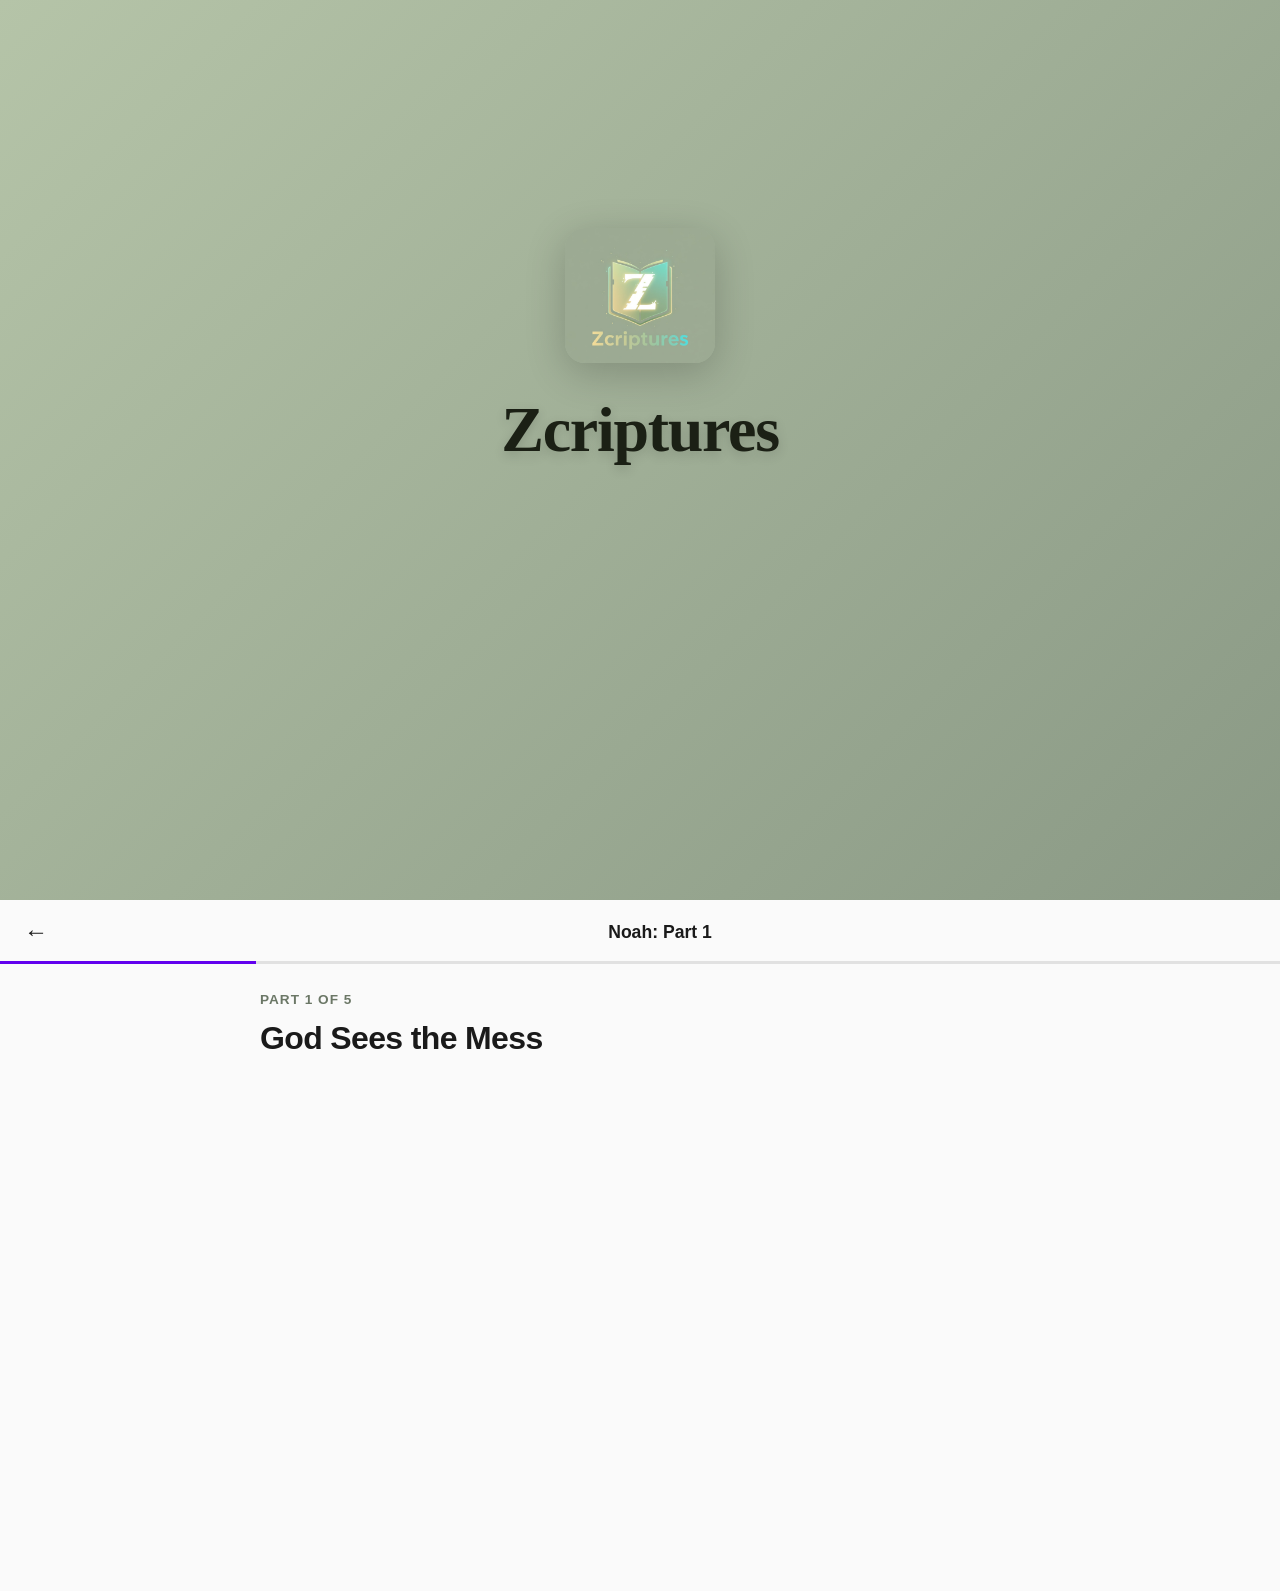
==== commit 46845677: "Fresh start" ====
--- a/index.html
+++ b/index.html
@@ -1,34 +1,50 @@
+<!--THIS A SPA(SINGLE PAGE APPLICATION). NOTE SOME PARTS OF THE CODE IS AI GENERATED-->
+
 <html lang="en">
 <head>
     <meta charset="UTF-8">
-    <meta name="viewport" content="width=device-width, initial-scale=1.0">
+    <meta name="viewport" content="width=device-width, initial-scale=1.0, maximum-scale=1.0">
     <title>Zcriptures | Modern Bible App</title>
-    <meta http-equiv="Content-Security-Policy" content="default-src 'self' https:; script-src 'self' 'unsafe-inline' https:; style-src 'self' 'unsafe-inline' https:; font-src 'self' https: data:; img-src 'self' data: https:; object-src 'none';">
-    <link rel="preconnect" href="https://fonts.googleapis.com">
-    <link rel="preconnect" href="https://fonts.gstatic.com" crossorigin>
-    <!-- Favicon: use project logo.jpg so file shows app icon instead of default browser icon -->
+    <meta http-equiv="Content-Security-Policy"
+    content="
+    default-src 'self';
+    script-src 'self' 'unsafe-inline';
+    style-src 'self' 'unsafe-inline';
+    font-src 'self' data:;
+    img-src 'self' data:;
+    connect-src 'self';
+    media-src 'self';
+    object-src 'none';
+    frame-src 'self';
+    ">
     <link rel="icon" href="logo.jpg" type="image/jpeg">
-    <link href="https://fonts.googleapis.com/css2?family=Inter:wght@300;400;500;600;700;800&family=Crimson+Pro:wght@400;600;700&display=swap" rel="stylesheet">
     <link rel="stylesheet" href="zcriptures.css">
     <script src="glossary_functions.js"></script>
-    <script src="glossary_items.js"></script>
     <script src="bible_cap_items.js"></script>
     <script src="bible_cap_functions.js"></script>
     <script src="prayer_content.js"></script>
     <script src="bible_books.js"></script>
     <script src="bible_study.js"></script>
     <script src="genz_stories.js"></script>
+    <script src="genz_stories_functions.js"></script>
+    <script src="verse_match_items.js"></script>
+    <script src="verse_match_functions.js"></script>
+    <script src="leaderboard_functions.js"></script>
     <script src="Fun_Facts_items.js"></script>
     <script src="daily_power.js"></script>
-    <script src="daily_fact.js"></script> 
+    <script src="daily_fact.js"></script>
+    <script src="share_verse.js"></script>
+    <script src="daily_verse.js"></script>
 </head>
+
 <body>
     <!-- SPLASH SCREEN -->
     <div id="splash-screen" class="splash-screen">
         <div class="splash-content">
-            <img src="logo.jpg" alt="Zcriptures Logo" class="splash-logo" style="width: 150px; height: auto; margin-bottom: 1rem;">
-<h1 class="splash-title">Zcriptures</h1>
-            
+            <img src="logo.jpg" alt="Zcriptures Logo" class="splash-logo"
+                style="width: 150px; height: auto; margin-bottom: 1rem;">
+            <h1 class="splash-title">Zcriptures</h1>
+
             <div class="splash-text-container">
                 <div class="splash-text" id="splash-text-1"></div>
                 <div class="splash-text" id="splash-text-2"></div>
@@ -37,9 +53,141 @@
                 <div class="splash-text" id="splash-text-5"></div>
                 <div class="splash-text" id="splash-text-6"></div>
             </div>
-            
+
             <div class="splash-loader" id="splash-loader">
                 <div class="loader-bar" id="loader-bar"></div>
+            </div>
+        </div>
+    </div>
+
+    <!-- TERMS AND CONDITIONS MODAL -->
+    <div id="terms-modal" class="daily-reminder-overlay">
+        <div class="daily-reminder-modal" style="max-width: 600px; max-height: 90vh; display: flex; flex-direction: column;">
+            <div class="daily-reminder-emoji">📜✨</div>
+            <h2 style="margin: 0 0 1rem 0; text-align: center; font-size: 1.5rem;">Terms & Conditions</h2>
+            
+            <!-- Scrollable Content -->
+            <div id="terms-content" style="flex: 1; overflow-y: auto; padding: 1rem; background: var(--surface); border-radius: 12px; margin-bottom: 1rem; max-height: 50vh;">
+                <h3 style="color: var(--accent-color); margin-top: 0;">Welcome to Zcriptures! 🙏</h3>
+                
+                <p>By using this app, you agree to the following terms:</p>
+                
+                <h4>1. Acceptance of Terms</h4>
+                <p>By accessing and using Zcriptures, you accept and agree to be bound by these Terms and Conditions. If you do not agree, please do not use the app.</p>
+                
+                <h4>2. Use of the App</h4>
+                <p>Zcriptures is designed for personal spiritual growth and Bible study. You agree to use the app responsibly and in accordance with all applicable laws.</p>
+                
+                <h4>3. Content</h4>
+                <p>All Bible translations, devotions, and study materials are provided for educational and spiritual purposes. We strive for accuracy but encourage you to verify with official sources.</p>
+                
+                <h4>4. Privacy</h4>
+                <p>Your data is stored locally on your device. We do not collect, store, or share your personal information with third parties. Your privacy is important to us.</p>
+                
+                <h4>5. User-Generated Content</h4>
+                <p>Any notes, highlights, or personal content you create remains yours. You are responsible for backing up your data.</p>
+                
+                <h4>6. Offline Functionality</h4>
+                <p>Zcriptures is designed to work offline. Some features may require initial data loading.</p>
+                
+                <h4>7. Updates and Changes</h4>
+                <p>We may update these terms from time to time. Continued use of the app constitutes acceptance of any changes.</p>
+                
+                <h4>8. Limitation of Liability</h4>
+                <p>Zcriptures is provided "as is" without warranties. We are not liable for any damages arising from your use of the app.</p>
+                
+                <h4>9. Contact</h4>
+                <p>For questions or concerns, please reach out through the app's settings or support channels.</p>
+                
+                <p style="margin-top: 1.5rem; padding-top: 1rem; border-top: 1px solid var(--border); color: var(--text-muted); font-size: 0.875rem;">
+                    Last updated: November 2025
+                </p>
+                
+                <p style="text-align: center; margin-top: 1rem; font-weight: 600; color: var(--accent-color);">
+                    📖 May God bless your journey through His Word! 🙏
+                </p>
+            </div>
+            
+            <!-- Checkbox and Button -->
+            <div style="display: flex; align-items: center; gap: 0.75rem; margin-bottom: 1rem; padding: 0.75rem; background: var(--surface); border-radius: 8px;">
+                <input type="checkbox" id="terms-checkbox" disabled style="width: 20px; height: 20px; cursor: not-allowed; opacity: 0.5;">
+                <label for="terms-checkbox" id="terms-label" style="cursor: not-allowed; user-select: none; flex: 1; opacity: 0.5;">
+                    I have read and agree to the Terms & Conditions
+                </label>
+            </div>
+            
+            <button class="btn btn-primary daily-reminder-btn-primary" id="terms-agree-btn" disabled style="width: 100%; opacity: 0.5; cursor: not-allowed;">
+                Agree & Continue →
+            </button>
+        </div>
+    </div>
+
+    <!-- DAILY REMINDER MODAL -->
+    <div id="daily-reminder-overlay" class="daily-reminder-overlay">
+        <div class="daily-reminder-modal">
+            <div class="daily-reminder-emoji">😎🔥🙏</div>
+            <div class="daily-reminder-message" id="daily-reminder-message">
+                Yo fam, slide into today's vibes — peep the activities, lock in, stay woke. Don't fumble the blessings, ong.
+            </div>
+            <div class="daily-reminder-buttons">
+                <button class="btn btn-primary daily-reminder-btn-primary" id="daily-reminder-open-btn">
+                    Open Daily Activities →
+                </button>
+                <button class="btn btn-secondary daily-reminder-btn-secondary" id="daily-reminder-later-btn">
+                    Show Later
+                </button>
+            </div>
+        </div>
+    </div>
+
+    <!-- RESET DATA CONFIRMATION MODAL -->
+    <div id="reset-data-modal" class="daily-reminder-overlay">
+        <div class="daily-reminder-modal">
+            <div class="daily-reminder-emoji">⚠️💀</div>
+            <div class="daily-reminder-message">
+                Yo fam, this nukes all your Zcriptures data. No take-backs. You sure you wanna hit that?
+            </div>
+            <div class="daily-reminder-buttons">
+                <button class="btn btn-danger daily-reminder-btn-primary" id="reset-confirm-btn">
+                    Yeah, Reset Everything
+                </button>
+                <button class="btn btn-secondary daily-reminder-btn-secondary" id="reset-cancel-btn">
+                    Nah, Keep My Data
+                </button>
+            </div>
+        </div>
+    </div>
+
+    <!-- SHARE VERSE MODAL -->
+    <div id="share-verse-modal" class="share-modal" style="display: none;">
+        <div class="share-modal-content">
+            <!-- Header -->
+            <div class="share-modal-header">
+                <h2>Share Verse 📤</h2>
+                <button class="share-modal-close" onclick="closeShareModal()" aria-label="Close">✕</button>
+            </div>
+
+            <!-- Live Preview -->
+            <div class="share-preview-container">
+                <canvas id="share-preview-canvas" width="1080" height="1920"></canvas>
+            </div>
+
+            <!-- Background Selector -->
+            <div class="share-bg-selector">
+                <h3>Choose Background</h3>
+                <div class="share-bg-carousel" id="share-bg-carousel">
+                    <!-- Background thumbnails loaded dynamically from share_pics folder -->
+                </div>
+            </div>
+
+            <!-- Action Buttons -->
+            <div class="share-action-buttons">
+                <button class="btn btn-primary share-action-btn" id="share-now-btn" onclick="shareVerseImage()">
+                    📤 Share
+                </button>
+                <button class="btn btn-secondary share-action-btn" id="download-verse-btn" onclick="downloadVerseImage()">
+                    💾 Download
+                </button>
             </div>
         </div>
     </div>
@@ -49,22 +197,24 @@
         <div class="container">
             <div class="header-content">
                 <div class="logo">
-                  <img src="logo.jpg" alt="Zcriptures" style="width: 48px; height: auto; border-radius: 8px;">
-<h1 class="logo-text">Zcriptures</h1>
+                    <img src="logo.jpg" alt="Zcriptures" style="width: 48px; height: auto; border-radius: 8px;">
+                    <h1 class="logo-text">Zcriptures</h1>
                 </div>
                 <div class="header-actions">
                     <!-- Profile avatar button (click to open profile) placed next to settings -->
-                    <button id="header-avatar-btn" class="btn btn-icon" onclick="showUserProfile()" title="Profile" aria-label="Open profile" style="display:flex; align-items:center; justify-content:center;">
-                        <img id="header-avatar-img" src="" alt="Profile" style="width:36px; height:36px; border-radius:50%; object-fit:cover; display:block;">
+                    <button id="header-avatar-btn" class="btn btn-icon" onclick="showUserProfile()" title="Profile"
+                        aria-label="Open profile" style="display:flex; align-items:center; justify-content:center;">
+                        <img id="header-avatar-img" src="" alt="Profile"
+                            style="width:36px; height:36px; border-radius:50%; object-fit:cover; display:block;">
                         <span id="header-avatar-fallback" style="display:none; font-size:1.1rem;">👤</span>
                     </button>
                     <button class="btn btn-icon" onclick="showSettings()" title="Settings">⚙️</button>
                 </div>
             </div>
         </div>
-        
+
     </header>
-<!-- Floating Highlights Button -->
+    <!-- Floating Highlights Button -->
 
     <main class="container">
         <!-- HOME SECTION -->
@@ -72,13 +222,18 @@
             <!-- Greeting -->
             <div class="greeting-card">
                 <h2 class="greeting-text" id="greeting-text">
-                    Welcome back, <span class="user-name" id="user-name">Friend</span>! 
+                    Welcome back, <span class="user-name" id="user-name">Friend</span>!
                 </h2>
             </div>
 
             <!-- Daily Verse -->
             <div class="daily-verse">
-                <div class="verse-reference" id="daily-verse-reference">John 3:16</div>
+                <div class="verse-reference-container">
+                    <div class="verse-reference" id="daily-verse-reference">John 3:16</div>
+                    <button class="daily-verse-share-btn" onclick="openShareModal()" title="Share Verse" aria-label="Share this verse">
+                        Share
+                    </button>
+                </div>
                 <blockquote class="verse-text" id="daily-verse-text">
                     "For God so loved the world that he gave his one and only Son..."
                 </blockquote>
@@ -102,35 +257,34 @@
             <div class="grid-2">
                 <div class="card">
                     <h3 class="card-title">Daily Streak</h3>
-                    <p class="card-description" style="font-size: 2rem; color: var(--accent-gold); margin: 8px 0; font-weight: 700;">
+                    <p class="card-description"
+                        style="font-size: 2rem; color: var(--accent-gold); margin: 8px 0; font-weight: 700;">
                         <span id="streak-count">0</span> days
                     </p>
                     <p class="text-muted" style="font-size: 0.875rem;">Keep it going!</p>
                 </div>
-                
+
                 <div class="card">
-                    <h3 class="card-title">Current Level</h3>
-                    <p class="card-description" style="font-size: 2rem; color: var(--accent-gold); margin: 8px 0; font-weight: 700;">
-                        Level <span id="home-level">1</span>
-                    </p>
-                    <button class="btn btn-secondary" onclick="showProgress()" style="font-size: 0.75rem; width: 100%; margin-top: 8px;">
-                        View Progress
+                    <h3 class="card-title"> GENZ STORIES </h3>
+                     <div id="profile-level" class="card-description"
+                                style="font-size:2rem; color:var(--accent-gold); margin: 8px 0; font-weight: 700;">Biblically Insipired Stories </div>
+                    <button class="btn btn-secondary"  onclick="showSection('genz-stories-section'); initializeStoryFilters(); populateGenZStories()"
+                        style="font-size: 0.75rem; width: 100%; margin-top: 8px;">
+                        Check Stories
                     </button>
                 </div>
-            </div>
-
-            <!-- Challenge Card -->
-            <div class="card" id="challenge-card">
-                <h3 class="card-title">Today's Challenge</h3>
-                <p class="card-description">Share an encouraging Bible verse with someone who needs it today.</p>
-                <button class="btn btn-primary" id="challenge-btn" onclick="completeChallenge()">
-                    Start Challenge
-                </button>
-                <div id="challenge-complete" class="hidden">
-                    <h3 class="text-accent">Congratulations, <span id="challenge-user-name"></span>! 🎉</h3>
-                    <p>"Keep on leveling up, God got the receipts".</p>
-                </div>
-            </div>
+            </div> 
+
+            <!-- Daily Activities Card -->
+            <div class="card daily-activities-card">
+                <h3 class="card-title">Daily Activities</h3>
+                <p class="card-description">Start your day with prayer, devotion, and affirmation. End with evening
+                    reflection.</p>
+                <button class="btn btn-primary daily-activities-btn"
+                    onclick="showSection('daily-activities-section')">Open →</button>
+            </div>
+
+          
 
             <!-- Did You Know Card -->
             <div class="did-you-know-card">
@@ -138,7 +292,8 @@
                 <div class="did-you-know-emoji" id="dyk-emoji">📖</div>
                 <h3 class="did-you-know-title" id="dyk-title">Fun Fact</h3>
                 <p class="did-you-know-content" id="dyk-content">
-                    The Bible was written over approximately 1500 years by 40 different authors from various backgrounds!
+                    The Bible was written over approximately 1500 years by 40 different authors from various
+                    backgrounds!
                 </p>
             </div>
 
@@ -146,25 +301,90 @@
             <div class="card">
                 <h3 class="card-title">Bible Study</h3>
                 <div style="display: grid; gap: 12px; grid-template-columns: repeat(auto-fit, minmax(140px, 1fr));">
-                    <button class="btn btn-secondary"  onclick="showBibleStudy()">Start Study →</button>
-                </div>
-            </div>
-                <!-- Original Words (daily) -->
-                <div class="card2" id="original-words-card">
-                    <h3 class="card-title">Original Words 🗣️</h3>
-                    <p class="card-description" id="original-word-language">Loading…</p>
-                    <div style="margin-top:8px;">
-                        <div id="original-word-word" style="font-size:1.55rem; font-weight:700; line-height:1.1; direction:auto; text-align:center;">—</div>
-                        <div id="original-word-translit" style="font-size:1rem; color:var(--text-muted); text-align:center; margin-top:6px;">—</div>
-                        <p class="card-description" id="original-word-meaning" style="margin-top:10px;">Loading meaning…</p>
-                        <div id="original-word-ref" style="font-size:0.85rem; color:var(--text-muted); margin-top:6px;"></div>
+                    <button class="btn btn-secondary" onclick="showBibleStudy()">Start Study →</button>
+                </div>
+            </div>
+            <!-- Original Words (daily) -->
+            <div class="card2" id="original-words-card">
+                <h3 class="card-title">Word of the day
+                </h3>
+                <p class="card-description" id="original-word-language">Loading…</p>
+                <div style="margin-top:8px;">
+                    <div id="original-word-word"
+                        style="font-size:1.55rem; font-weight:700; line-height:1.1; direction:auto; text-align:center;">
+                        —</div>
+                    <div id="original-word-translit"
+                        style="font-size:1rem; color:var(--text-muted); text-align:center; margin-top:6px;">—</div>
+                    <p class="card-description" id="original-word-meaning" style="margin-top:10px;">Loading meaning…</p>
+                    <div id="original-word-ref" style="font-size:0.85rem; color:var(--text-muted); margin-top:6px;">
                     </div>
                 </div>
+            </div>
+        </section>
+
+        <!-- DAILY ACTIVITIES SECTION -->
+        <section id="daily-activities-section" class="section">
+            <div
+                style="display: flex; justify-content: space-between; align-items: center; margin-bottom: var(--space-lg); flex-wrap: wrap; gap: var(--space-sm);">
+                <h2>Daily Activities ✨</h2>
+                <button class="btn btn-secondary" onclick="showSection('home-section')">← Back</button>
+            </div>
+
+            <div class="daily-activities-container">
+                <!-- Morning Prayer Card -->
+                <!-- Morning Prayer Card -->
+                <div class="daily-activity-card" id="morning-prayer-card" data-activity="morning-prayer"
+                    onclick="openDailyActivityModal('morning-prayer')">
+                    <img src="pic_daily_activities/morning.jpg" alt="Morning Prayer" class="daily-activity-bg">
+                    <div class="daily-activity-content">
+                        <h3 class="activity-title">Morning Prayer</h3>
+                        <p class="activity-description">Start your day with prayer and reflection</p>
+                        <div class="activity-status" id="morning-prayer-status"></div>
+                    </div>
+                </div>
+
+                <!-- Daily Power Card -->
+                <!-- Daily Power Card -->
+                <div class="daily-activity-card" id="daily-power-card" data-activity="daily-power"
+                    onclick="openDailyActivityModal('daily-power')">
+                    <img src="pic_daily_activities/daily_power.jpg" alt="Daily Power" class="daily-activity-bg">
+                    <div class="daily-activity-content">
+                        <h3 class="activity-title">Daily Power</h3>
+                        <p class="activity-description">Today's devotion and spiritual strength</p>
+                        <div class="activity-status" id="daily-power-status"></div>
+                    </div>
+                </div>
+
+                <!-- Daily Affirmation Card -->
+                <!-- Daily Affirmation Card -->
+                <div class="daily-activity-card" id="daily-affirmation-card" data-activity="daily-affirmation"
+                    onclick="openDailyActivityModal('daily-affirmation')">
+                    <img src="pic_daily_activities/affirmation.jpg" alt="Daily Affirmation" class="daily-activity-bg">
+                    <div class="daily-activity-content">
+                        <h3 class="activity-title">Daily Affirmation</h3>
+                        <p class="activity-description">Speak truth and encouragement over your life</p>
+                        <div class="activity-status" id="daily-affirmation-status"></div>
+                    </div>
+                </div>
+
+                <!-- Evening Prayer Card -->
+                <!-- Evening Prayer Card -->
+                <div class="daily-activity-card" id="evening-prayer-card" data-activity="evening-prayer"
+                    onclick="openDailyActivityModal('evening-prayer')">
+                    <img src="pic_daily_activities/evening.jpg" alt="Evening Prayer" class="daily-activity-bg">
+                    <div class="daily-activity-content">
+                        <h3 class="activity-title">Evening Prayer</h3>
+                        <p class="activity-description">End your day with gratitude and peace</p>
+                        <div class="activity-status" id="evening-prayer-status"></div>
+                    </div>
+                </div>
+            </div>
         </section>
 
         <!-- ACTIVITIES SECTION -->
         <section id="activities-section" class="section">
-            <div style="display: flex; justify-content: space-between; align-items: center; margin-bottom: var(--space-lg); flex-wrap: wrap; gap: var(--space-sm);">
+            <div
+                style="display: flex; justify-content: space-between; align-items: center; margin-bottom: var(--space-lg); flex-wrap: wrap; gap: var(--space-sm);">
                 <h2>Activities 🎯</h2>
             </div>
 
@@ -179,7 +399,8 @@
                 <div class="card2">
                     <h3 class="card-title">Bible Guide 🧭</h3>
                     <p class="card-description">Curated guides to help you find verses and study plans.</p>
-                    <button class="btn btn-primary mt-lg" onclick="showSection('bible-guide-section')">Open Guide →</button>
+                    <button class="btn btn-primary mt-lg" onclick="showSection('bible-guide-section')">Open Guide
+                        →</button>
                 </div>
 
                 <!-- Row 2: Bible Study & Gen Z Stories -->
@@ -191,36 +412,38 @@
                 <div class="card2">
                     <h3 class="card-title">Gen Z Stories 📚</h3>
                     <p class="card-description">Accessible paraphrases and stories in Gen Z voice.</p>
-                    <button class="btn btn-primary mt-lg" onclick="showBibleStoriesModal()">Open Stories →</button>
-                </div>
-                
+                    <button class="btn btn-primary mt-lg" onclick="showSection('genz-stories-section'); initializeStoryFilters(); populateGenZStories()">Open Stories →</button>
+                </div>
+
                 <div class="card2">
                     <h3 class="card-title">Notes 📝</h3>
                     <p class="card-description">Keep track of your spiritual insights and reflections.</p>
                     <button class="btn btn-primary mt-lg" onclick="showSection('notes-section')">Open Notes →</button>
                 </div>
                 <div class="card2">
-    <h3 class="card-title">Bible Games 🎮</h3>
-    <p class="card-description">Play fun Bible games and earn points for the leaderboard!</p>
-    <button class="btn btn-primary mt-lg" onclick="showSection('games-section')">Play Games →</button>
-</div>
-<div class="card2">
-    <h3 class="card-title">Bible Fun Facts 🎯</h3>
-    <p class="card-description">Discover amazing and surprising facts about the Bible!</p>
-    <button class="btn btn-primary mt-lg" onclick="showFunFacts()">Explore Facts →</button>
-</div>
-<div class="card2">
-    <h3 class="card-title">Bible Glossary 📚</h3>
-    <p class="card-description">Look up Bible terms, people, places, and concepts with definitions and references.</p>
-    <button class="btn btn-primary mt-lg" onclick="showGlossary()">Open Glossary →</button>
-</div>
-                </div>
+                    <h3 class="card-title">Bible Games 🎮</h3>
+                    <p class="card-description">Play fun Bible games and earn points for the leaderboard!</p>
+                    <button class="btn btn-primary mt-lg" onclick="showSection('games-section')">Play Games →</button>
+                </div>
+                <div class="card2">
+                    <h3 class="card-title">Bible Fun Facts 🎯</h3>
+                    <p class="card-description">Discover amazing and surprising facts about the Bible!</p>
+                    <button class="btn btn-primary mt-lg" onclick="showFunFacts()">Explore Facts →</button>
+                </div>
+                <div class="card2">
+                    <h3 class="card-title">Bible Glossary 📚</h3>
+                    <p class="card-description">Look up Bible terms, people, places, and concepts with definitions and
+                        references.</p>
+                    <button class="btn btn-primary mt-lg" onclick="showGlossary()">Open Glossary →</button>
+                </div>
+            </div>
         </section>
-    
-    
+
+
         <!-- NOTES SECTION (Integrated Notes App) -->
         <section id="notes-section" class="section">
-            <div style="display:flex; justify-content:space-between; align-items:center; margin-bottom:var(--space-lg); flex-wrap:wrap; gap:var(--space-sm);">
+            <div
+                style="display:flex; justify-content:space-between; align-items:center; margin-bottom:var(--space-lg); flex-wrap:wrap; gap:var(--space-sm);">
                 <h2>My Notes 📝</h2>
                 <div style="display:flex; gap:var(--space-sm);">
                     <button class="btn btn-primary" id="notes-new-btn">+ New Note</button>
@@ -233,55 +456,12 @@
                 <!-- notes will render here -->
             </div>
 
-            <!-- Editor panel -->
-            <div id="note-editor" class="note-editor-modal" role="dialog" aria-hidden="true">
-                <div class="note-editor-header">
-                    <div style="display:flex; gap:12px; align-items:center;">
-                        <div style="font-weight:800; font-size:1.1rem;">Note</div>
-                        <div class="autosave-indicator" id="notes-autosave">Saved</div>
-                    </div>
-                    <div style="display:flex; gap:8px; align-items:center;">
-                        <button class="btn btn-secondary" id="notes-delete-btn">Delete</button>
-                        <button class="btn btn-secondary" id="notes-close-btn">Close</button>
-                        <button class="btn btn-secondary" id="notes-exit-x" title="Close editor">✕</button>
-                    </div>
-                </div>
-                <div class="note-editor-body">
-                    <input id="note-title" placeholder="Title" style="width:100%; padding:10px; border-radius:8px; border:1px solid var(--border); font-weight:700; margin-bottom:12px; font-size:1.1rem;" />
-                    <div class="editor-toolbar">
-                        <button class="btn btn-secondary" data-cmd="bold">B</button>
-                        <button class="btn btn-secondary" data-cmd="italic">I</button>
-                        <!-- five solid highlight color swatches -->
-                        <div style="display:flex; gap:6px; margin-left:8px; align-items:center;">
-                            <button type="button" class="highlight-swatch" data-color="#f6d55c" title="Sun" style="background:#f6d55c;"></button>
-                            <button type="button" class="highlight-swatch" data-color="#ffa94d" title="Amber" style="background:#ffa94d;"></button>
-                            <button type="button" class="highlight-swatch" data-color="#66bb6a" title="Green" style="background:#66bb6a;"></button>
-                            <button type="button" class="highlight-swatch" data-color="#42a5f5" title="Blue" style="background:#42a5f5;"></button>
-                            <button type="button" class="highlight-swatch" data-color="#c57ed6" title="Lavender" style="background:#c57ed6;"></button>
-                        </div>
-                        <div style="margin-left:auto; font-size:0.85rem; color:var(--text-muted);">Attach up to 3 verses</div>
-                    </div>
-
-                    <div id="note-content" class="editor-content" contenteditable="true" placeholder="Write your note..."></div>
-
-                    <div class="verse-input">
-                        <input id="verse-input-field" placeholder="Add verse (e.g. John 3:16)" style="flex:1; padding:8px; border-radius:8px; border:1px solid var(--border);" />
-                        <button class="btn btn-primary" id="add-verse-btn">Add</button>
-                    </div>
-
-                    <div id="verse-chips" class="verse-chips" aria-live="polite"></div>
-
-                    <!-- New: Close Editor button placed below verse controls for clarity -->
-                    <div style="margin-top:12px;">
-                        <button class="btn btn-danger" id="notes-close-editor-btn">Close Editor</button>
-                    </div>
-                </div>
-            </div>
         </section>
 
         <!-- LEADERBOARD SECTION (Full Page) -->
         <section id="leaderboard-section" class="section">
-            <div style="display:flex; justify-content:space-between; align-items:center; margin-bottom:var(--space-lg);">
+            <div
+                style="display:flex; justify-content:space-between; align-items:center; margin-bottom:var(--space-lg);">
                 <h2>Community Leaderboard</h2>
             </div>
             <div class="card" style="margin-top:12px;">
@@ -291,113 +471,148 @@
             </div>
         </section>
 
-<!-- GAMES SECTION -->
-<section id="games-section" class="section">
-    <div style="display:flex; justify-content:space-between; align-items:center; margin-bottom:var(--space-lg); flex-wrap:wrap; gap:var(--space-sm);">
-        <h2>Bible Games 🎮</h2>
-        <button class="btn btn-secondary" onclick="showSection('activities-section')">← Back</button>
-    </div>
-
-    <div class="text-center mb-lg">
-        <p>Play games and earn points to rise on the leaderboard! 🔥</p>
-        <div style="background: var(--surface); padding: 12px; border-radius: 12px; display: inline-block; margin-top: 8px;">
-            <strong>Your Points:</strong> <span id="user-points-display">0</span> 🏆
-        </div>
-    </div>
-
-    <div style="display: grid; gap: var(--space-md); grid-template-columns: repeat(2, 1fr);">
-        <!-- Bible Quiz -->
-        <div class="card">
-            <h3 class="card-title">Bible Quiz ❓</h3>
-            <p class="card-description">Test your Bible knowledge with multiple choice questions.</p>
-            <div style="background: rgba(167, 181, 161, 0.28); border-left: 4px solid var(--accent-sage); padding: var(--space-sm); border-radius: 8px; margin: 12px 0;">
-                <div style="color: var(--accent-sage); font-weight: 700; font-size: 0.875rem; margin-bottom: 4px;">High Score</div>
-                <div style="font-weight: 600;" id="quiz-highscore">0 points</div>
-            </div>
-            <button class="btn btn-primary" onclick="startBibleQuiz()">Start Quiz →</button>
-        </div>
-
-        <!-- Bible or Cap -->
-        <div class="card">
-            <h3 class="card-title">Bible or Cap? 🔍</h3>
-            <p class="card-description">Is it real Scripture or cap? Swipe to find out!</p>
-            <div style="background: rgba(167, 181, 161, 0.28); border-left: 4px solid var(--accent-sage); padding: var(--space-sm); border-radius: 8px; margin: 12px 0;">
-                <div style="color: var(--accent-sage); font-weight: 700; font-size: 0.875rem; margin-bottom: 4px;">Best Streak</div>
-                <div style="font-weight: 600;" id="cap-streak">0 correct</div>
-            </div>
-            <button class="btn btn-primary" onclick="startBibleOrCap()">Start Game →</button>
-        </div>
-
-        <!-- Verse Match -->
-        <div class="card">
-            <h3 class="card-title">Verse Match 🧩</h3>
-            <p class="card-description">Match Bible verses with their Gen Z translations.</p>
-            <div style="background: rgba(167, 181, 161, 0.28); border-left: 4px solid var(--accent-sage); padding: var(--space-sm); border-radius: 8px; margin: 12px 0;">
-                <div style="color: var(--accent-sage); font-weight: 700; font-size: 0.875rem; margin-bottom: 4px;">High Score</div>
-                <div style="font-weight: 600;" id="match-highscore">0 points</div>
-            </div>
-            <button class="btn btn-primary" onclick="startVerseMatch()">Start Matching →</button>
-        </div>
-
-        <!-- Bible Riddles -->
-        <div class="card">
-            <h3 class="card-title">Bible Riddles 🎭</h3>
-            <p class="card-description">"Who am I?" Guess the Bible character from clues.</p>
-            <div style="background: rgba(167, 181, 161, 0.28); border-left: 4px solid var(--accent-sage); padding: var(--space-sm); border-radius: 8px; margin: 12px 0;">
-                <div style="color: var(--accent-sage); font-weight: 700; font-size: 0.875rem; margin-bottom: 4px;">Solved</div>
-                <div style="font-weight: 600;" id="riddles-solved">0 riddles</div>
-            </div>
-            <button class="btn btn-primary" onclick="startBibleRiddles()">Solve Riddles →</button>
-        </div>
-    </div>
-</section>
-
-    <!-- BIBLE SECTION -->
-<section id="bible-section" class="section">
-    <div id="bible-content">
-        <div id="verses-container">
-            <!-- John 1 will load here by default -->
-        </div>
-    </div>
-
-    <!-- Floating Navigation Button -->
-    <div id="bible-nav-button" class="bible-floating-nav">
-        <button class="bible-nav-btn" onclick="toggleBibleSelector()">
-            <span id="current-chapter-display">John 1</span>
-            <span class="nav-arrow">▼</span>
-        </button>
-    </div>
-<div class="fab-container">
-    <button class="fab" onclick="showHighlights()" title="My Highlights">
-        <span style="font-size: 1.5rem;">⭐</span>
-    </button>
-</div>
- <!-- Selector Overlay -->
-    <div id="bible-selector-overlay" class="bible-selector-overlay hidden">
-        <div class="selector-content">
-            <div class="selector-header">
-                <h3 id="selector-title">Select Book</h3>
-                <button class="close-selector" onclick="closeBibleSelector()">✕</button>
-            </div>
-            
-            <!-- Books List -->
-            <div id="selector-books-list" class="selector-list">
-                <!-- Books will be populated here -->
-            </div>
-            
-            <!-- Chapters Grid -->
-            <div id="selector-chapters-grid" class="selector-chapters hidden">
-                <!-- Chapters will be populated here -->
-            </div>
-        </div>
-    </div>
-</section>
+        <!-- GAMES SECTION -->
+        <section id="games-section" class="section">
+            <div
+                style="display:flex; justify-content:space-between; align-items:center; margin-bottom:var(--space-lg); flex-wrap:wrap; gap:var(--space-sm);">
+                <h2>Bible Games 🎮</h2>
+                <button class="btn btn-secondary" onclick="showSection('activities-section')">← Back</button>
+            </div>
+
+            <div class="text-center mb-lg">
+                <p>Play games and earn points to rise on the leaderboard!</p>
+                <div
+                    style="background: var(--surface); padding: 12px; border-radius: 12px; display: inline-block; margin-top: 8px;">
+                    <strong>Your Points:</strong> <span id="user-points-display">0</span> 🏆
+                </div>
+            </div>
+
+            <div style="display: grid; gap: var(--space-md); grid-template-columns: repeat(2, 1fr);">
+                <!-- Bible Quiz -->
+                <div class="card">
+                    <h3 class="card-title">Bible Quiz ❓</h3>
+                    <p class="card-description">Test your Bible knowledge with multiple choice questions.</p>
+                    <div
+                        style="background: rgba(167, 181, 161, 0.28); border-left: 4px solid var(--accent-sage); padding: var(--space-sm); border-radius: 8px; margin: 12px 0;">
+                        <div
+                            style="color: var(--accent-sage); font-weight: 700; font-size: 0.875rem; margin-bottom: 4px;">
+                            High Score</div>
+                        <div style="font-weight: 600;" id="quiz-highscore">0 points</div>
+                    </div>
+                    <button class="btn btn-primary" onclick="startBibleQuiz()">Start Quiz →</button>
+                </div>
+
+                <!-- Bible or Cap -->
+                <div class="card">
+                    <h3 class="card-title">Bible or Cap? 🔍</h3>
+                    <p class="card-description">Is it real Scripture or cap? Swipe to find out!</p>
+                    <div
+                        style="background: rgba(167, 181, 161, 0.28); border-left: 4px solid var(--accent-sage); padding: var(--space-sm); border-radius: 8px; margin: 12px 0;">
+                        <div
+                            style="color: var(--accent-sage); font-weight: 700; font-size: 0.875rem; margin-bottom: 4px;">
+                            Best Streak</div>
+                        <div style="font-weight: 600;" id="cap-streak">0 correct</div>
+                    </div>
+                    <button class="btn btn-primary" onclick="startBibleOrCap()">Start Game →</button>
+                </div>
+
+                <!-- Verse Match -->
+                <div class="card">
+                    <h3 class="card-title">Verse Match 🧩</h3>
+                    <p class="card-description">Match Bible verses with their Gen Z translations.</p>
+                    <div
+                        style="background: rgba(167, 181, 161, 0.28); border-left: 4px solid var(--accent-sage); padding: var(--space-sm); border-radius: 8px; margin: 12px 0;">
+                        <div
+                            style="color: var(--accent-sage); font-weight: 700; font-size: 0.875rem; margin-bottom: 4px;">
+                            High Score</div>
+                        <div style="font-weight: 600;" id="match-highscore">0 points</div>
+                    </div>
+                    <button class="btn btn-primary" onclick="startVerseMatch()">Start Matching →</button>
+                </div>
+
+                <!-- Bible Riddles -->
+                <div class="card">
+                    <h3 class="card-title">Bible Riddles 🎭</h3>
+                    <p class="card-description">"Who am I?" Guess the Bible character from clues.</p>
+                    <div
+                        style="background: rgba(167, 181, 161, 0.28); border-left: 4px solid var(--accent-sage); padding: var(--space-sm); border-radius: 8px; margin: 12px 0;">
+                        <div
+                            style="color: var(--accent-sage); font-weight: 700; font-size: 0.875rem; margin-bottom: 4px;">
+                            Solved</div>
+                        <div style="font-weight: 600;" id="riddles-solved">0 riddles</div>
+                    </div>
+                    <button class="btn btn-primary" onclick="startBibleRiddles()">Solve Riddles →</button>
+                </div>
+            </div>
+        </section>
+
+        <!-- BIBLE SECTION -->
+        <section id="bible-section" class="section">
+            <div id="bible-content">
+                <div id="verses-container">
+                    <!-- John 1 will load here by default -->
+                </div>
+            </div>
+
+            <!-- Floating Navigation Button -->
+            <div id="bible-nav-button" class="bible-floating-nav">
+                <button class="bible-nav-prev" onclick="previousChapter()" aria-label="Previous Chapter">
+                    <span class="nav-arrow">◀</span>
+                </button>
+                
+                <button class="bible-nav-center" onclick="toggleBibleSelector()">
+                    <span id="current-chapter-display">John 1</span>
+                    <span class="nav-arrow">▼</span>
+                </button>
+                
+                <button class="bible-nav-next" onclick="nextChapter()" aria-label="Next Chapter">
+                    <span class="nav-arrow">▶</span>
+                </button>
+            </div>
+            <div class="fab-container">
+                <button class="fab" onclick="showHighlights()" title="My Highlights">
+                    <span style="font-size: 1.5rem;">⭐</span>
+                </button>
+            </div>
+        </section>
+
+        <!-- BIBLE BOOK SELECTION SECTION -->
+        <section id="bible-book-selection-section" class="section">
+            <div class="bible-selection-header">
+                <button class="btn-icon bible-selection-back-btn" onclick="showSection('bible-section')"
+                    style="background: transparent; border: none; color: white; font-size: 1.5rem; padding: 8px;">←</button>
+                <h2 class="bible-selection-header-title">Select Book</h2>
+                <div style="width: 40px;"></div> <!-- Spacer for centering -->
+            </div>
+
+            <div class="bible-books-selection-container">
+                <div id="bible-books-selection-list" class="bible-books-selection-list">
+                    <!-- Books will be populated here -->
+                </div>
+            </div>
+        </section>
+
+        <!-- BIBLE CHAPTER SELECTION SECTION -->
+        <section id="bible-chapter-selection-section" class="section">
+            <div class="bible-selection-header">
+                <button class="btn-icon bible-selection-back-btn" onclick="showBibleBookSelection()"
+                    style="background: transparent; border: none; color: white; font-size: 1.5rem; padding: 8px;">←</button>
+                <h2 class="bible-selection-header-title" id="chapter-selection-book-title">Select Chapter</h2>
+                <div style="width: 40px;"></div> <!-- Spacer for centering -->
+            </div>
+
+            <div class="bible-chapters-selection-container">
+                <div id="bible-chapters-selection-grid" class="bible-chapters-selection-grid">
+                    <!-- Chapters will be populated here -->
+                </div>
+            </div>
+        </section>
 
 
         <!-- PRAYER SECTION -->
         <section id="prayer-section" class="section">
             <h2 class="mb-lg">Prayer Topics 🙏</h2>
-            
+
             <div class="card">
                 <h3 class="card-title">Gratitude</h3>
                 <p class="card-description">Thank God for His blessings and faithfulness in your life.</p>
@@ -429,200 +644,236 @@
             </div>
         </section>
 
-      
-       <!-- BIBLE GUIDE SECTION -->
-<section id="bible-guide-section" class="section">
-    <h2 class="mb-lg">Bible Guide 🧭</h2>
-    
-    <div class="card">
-        <h3 class="card-title">Finding Peace</h3>
-        <p class="card-description">Verses to help you find peace in difficult times.</p>
-        <div class="gen-z-translation">
-            <div class="gen-z-label">References</div>
-            <p>Philippians 4:6-7, John 14:27, Isaiah 26:3, Psalm 29:11</p>
-        </div>
-    </div>
-
-    <div class="card">
-        <h3 class="card-title">Overcoming Fear</h3>
-        <p class="card-description">Scriptures to combat fear and anxiety.</p>
-        <div class="gen-z-translation">
-            <div class="gen-z-label">References</div>
-            <p>2 Timothy 1:7, Psalm 34:4, Isaiah 41:10, 1 John 4:18</p>
-        </div>
-    </div>
-
-    <div class="card">
-        <h3 class="card-title">Finding Purpose</h3>
-        <p class="card-description">Discover God's plan for your life.</p>
-        <div class="gen-z-translation">
-            <div class="gen-z-label">References</div>
-            <p>Jeremiah 29:11, Proverbs 19:21, Ephesians 2:10, Romans 8:28</p>
-        </div>
-    </div>
-    <div class="card">
-        <h3 class="card-title">Strength in Weakness</h3>
-        <p class="card-description">When you feel inadequate and need God's strength.</p>
-        <div class="gen-z-translation">
-            <div class="gen-z-label">References</div>
-            <p>2 Corinthians 12:9-10, Isaiah 40:29-31, Philippians 4:13, Psalm 73:26</p>
-        </div>
-    </div>
-    <div class="card">
-        <h3 class="card-title">Dealing with Worry</h3>
-        <p class="card-description">When anxiety keeps you up at night.</p>
-        <div class="gen-z-translation">
-            <div class="gen-z-label">References</div>
-            <p>Matthew 6:25-34, 1 Peter 5:7, Psalm 55:22, Proverbs 3:5-6</p>
-        </div>
-    </div>
-    <div class="card">
-        <h3 class="card-title">Forgiveness & Healing</h3>
-        <p class="card-description">For when you need to forgive or receive forgiveness.</p>
-        <div class="gen-z-translation">
-            <div class="gen-z-label">References</div>
-            <p>Colossians 3:13, Matthew 6:14-15, Ephesians 4:31-32, 1 John 1:9</p>
-        </div>
-    </div>
-    <div class="card">
-        <h3 class="card-title">Financial Wisdom</h3>
-        <p class="card-description">Biblical principles for money and stewardship.</p>
-        <div class="gen-z-translation">
-            <div class="gen-z-label">References</div>
-            <p>Proverbs 3:9-10, Matthew 6:19-21, 1 Timothy 6:10, Malachi 3:10</p>
-        </div>
-    </div>
-    <div class="card">
-        <h3 class="card-title">Relationships & Love</h3>
-        <p class="card-description">Guidance for healthy relationships and God's love.</p>
-        <div class="gen-z-translation">
-            <div class="gen-z-label">References</div>
-            <p>1 Corinthians 13:4-7, 1 John 4:7-8, Ephesians 5:25, Proverbs 17:17</p>
-        </div>
-    </div>
-
-    <div class="card">
-        <h3 class="card-title">Spiritual Warfare</h3>
-        <p class="card-description">Armor up for spiritual battles and protection.</p>
-        <div class="gen-z-translation">
-            <div class="gen-z-label">References</div>
-            <p>Ephesians 6:10-18, James 4:7, 1 Peter 5:8-9, 2 Corinthians 10:4</p>
-        </div>
-    </div>
-
-    <div class="card">
-        <h3 class="card-title">Hope in Depression</h3>
-        <p class="card-description">Light for dark times and emotional struggles.</p>
-        <div class="gen-z-translation">
-            <div class="gen-z-label">References</div>
-            <p>Psalm 34:17-18, Psalm 42:11, 2 Corinthians 1:3-4, Romans 15:13</p>
-        </div>
-    </div>
-    <div class="card">
-        <h3 class="card-title">Wisdom & Decision Making</h3>
-        <p class="card-description">Seeking God's guidance for important choices.</p>
-        <div class="gen-z-translation">
-            <div class="gen-z-label">References</div>
-            <p>James 1:5, Proverbs 3:5-6, Psalm 32:8, Proverbs 16:3</p>
-        </div>
-    </div>
-    <div class="card">
-        <h3 class="card-title">Healing & Comfort</h3>
-        <p class="card-description">For physical, emotional, and spiritual healing.</p>
-        <div class="gen-z-translation">
-            <div class="gen-z-label">References</div>
-            <p>Jeremiah 17:14, Psalm 147:3, James 5:14-15, Isaiah 53:5</p>
-        </div>
-    </div>
-    <div class="card">
-        <h3 class="card-title">Faith & Doubt</h3>
-        <p class="card-description">When your faith feels weak and questions arise.</p>
-        <div class="gen-z-translation">
-            <div class="gen-z-label">References</div>
-            <p>Mark 9:24, Hebrews 11:1, 2 Corinthians 5:7, Romans 10:17</p>
-        </div>
-    </div>
-    <div class="card">
-        <h3 class="card-title">Parenting & Family</h3>
-        <p class="card-description">Biblical wisdom for raising children and family life.</p>
-        <div class="gen-z-translation">
-            <div class="gen-z-label">References</div>
-            <p>Proverbs 22:6, Deuteronomy 6:6-7, Ephesians 6:4, Psalm 127:3</p>
-        </div>
-    </div>
-    <div class="card">
-        <h3 class="card-title">Work & Vocation</h3>
-        <p class="card-description">Finding purpose in your daily work and calling.</p>
-        <div class="gen-z-translation">
-            <div class="gen-z-label">References</div>
-            <p>Colossians 3:23-24, Proverbs 16:3, Ecclesiastes 9:10, 1 Corinthians 10:31</p>
-        </div>
-    </div>
-    <div class="card">
-        <h3 class="card-title">Grief & Loss</h3>
-        <p class="card-description">Comfort for times of mourning and sadness.</p>
-        <div class="gen-z-translation">
-            <div class="gen-z-label">References</div>
-            <p>Matthew 5:4, Revelation 21:4, Psalm 34:18, 1 Thessalonians 4:13-14</p>
-        </div>
-    </div>
-
-    <div class="card">
-        <h3 class="card-title">Temptation & Purity</h3>
-        <p class="card-description">Strength to resist temptation and live purely.</p>
-        <div class="gen-z-translation">
-            <div class="gen-z-label">References</div>
-            <p>1 Corinthians 10:13, James 1:12-15, Matthew 26:41, 1 John 2:16</p>
-        </div>
-    </div>
-
-    <div class="card">
-        <h3 class="card-title">Thankfulness & Gratitude</h3>
-        <p class="card-description">Cultivating a heart of gratitude in all circumstances.</p>
-        <div class="gen-z-translation">
-            <div class="gen-z-label">References</div>
-            <p>1 Thessalonians 5:18, Psalm 100:4, Colossians 3:15-17, Philippians 4:6</p>
-        </div>
-    </div>
-
-    <div class="card">
-        <h3 class="card-title">Evangelism & Witness</h3>
-        <p class="card-description">Sharing your faith with others effectively.</p>
-        <div class="gen-z-translation">
-            <div class="gen-z-label">References</div>
-            <p>Matthew 28:19-20, 1 Peter 3:15, Romans 1:16, Acts 1:8</p>
-        </div>
-    </div>
-
-    <div class="card">
-        <h3 class="card-title">Prayer Life</h3>
-        <p class="card-description">Deepening your communication with God.</p>
-        <div class="gen-z-translation">
-            <div class="gen-z-label">References</div>
-            <p>Philippians 4:6, 1 Thessalonians 5:17, Matthew 6:9-13, Jeremiah 29:12</p>
-        </div>
-    </div>
-
-    <div class="card">
-        <h3 class="card-title">Waiting on God</h3>
-        <p class="card-description">Trusting God's timing when answers seem delayed.</p>
-        <div class="gen-z-translation">
-            <div class="gen-z-label">References</div>
-            <p>Isaiah 40:31, Psalm 27:14, Habakkuk 2:3, Lamentations 3:25-26</p>
-        </div>
-    </div>
-</section>
+
+        <!-- BIBLE GUIDE SECTION -->
+        <section id="bible-guide-section" class="section">
+            <h2 class="mb-lg">Bible Guide 🧭</h2>
+
+            <div class="card">
+                <h3 class="card-title">Finding Peace</h3>
+                <p class="card-description">Verses to help you find peace in difficult times.</p>
+                <div class="gen-z-translation">
+                    <div class="gen-z-label">References</div>
+                    <p>
+                        <button class="verse-link-btn" onclick="openBibleTo('Philippians', 4)">Philippians 4:6-7</button>, 
+                        <button class="verse-link-btn" onclick="openBibleTo('John', 14)">John 14:27</button>, 
+                        <button class="verse-link-btn" onclick="openBibleTo('Isaiah', 26)">Isaiah 26:3</button>, 
+                        <button class="verse-link-btn" onclick="openBibleTo('Psalm', 29)">Psalm 29:11</button>
+                    </p>
+                </div>
+            </div>
+
+            <div class="card">
+                <h3 class="card-title">Overcoming Fear</h3>
+                <p class="card-description">Scriptures to combat fear and anxiety.</p>
+                <div class="gen-z-translation">
+                    <div class="gen-z-label">References</div>
+                    <p>
+                        <button class="verse-link-btn" onclick="openBibleTo('2 Timothy', 1)">2 Timothy 1:7</button>, 
+                        <button class="verse-link-btn" onclick="openBibleTo('Psalm', 34)">Psalm 34:4</button>, 
+                        <button class="verse-link-btn" onclick="openBibleTo('Isaiah', 41)">Isaiah 41:10</button>, 
+                        <button class="verse-link-btn" onclick="openBibleTo('1 John', 4)">1 John 4:18</button>
+                    </p>
+                </div>
+            </div>
+
+            <div class="card">
+                <h3 class="card-title">Finding Purpose</h3>
+                <p class="card-description">Discover God's plan for your life.</p>
+                <div class="gen-z-translation">
+                    <div class="gen-z-label">References</div>
+                    <p>
+                        <button class="verse-link-btn" onclick="openBibleTo('Jeremiah', 29)">Jeremiah 29:11</button>, 
+                        <button class="verse-link-btn" onclick="openBibleTo('Proverbs', 19)">Proverbs 19:21</button>, 
+                        <button class="verse-link-btn" onclick="openBibleTo('Ephesians', 2)">Ephesians 2:10</button>, 
+                        <button class="verse-link-btn" onclick="openBibleTo('Romans', 8)">Romans 8:28</button>
+                    </p>
+                </div>
+            </div>
+            <div class="card">
+                <h3 class="card-title">Strength in Weakness</h3>
+                <p class="card-description">When you feel inadequate and need God's strength.</p>
+                <div class="gen-z-translation">
+                    <div class="gen-z-label">References</div>
+                    <p>
+                        <button class="verse-link-btn" onclick="openBibleTo('2 Corinthians', 12)">2 Corinthians 12:9-10</button>, 
+                        <button class="verse-link-btn" onclick="openBibleTo('Isaiah', 40)">Isaiah 40:29-31</button>, 
+                        <button class="verse-link-btn" onclick="openBibleTo('Philippians', 4)">Philippians 4:13</button>, 
+                        <button class="verse-link-btn" onclick="openBibleTo('Psalm', 73)">Psalm 73:26</button>
+                    </p>
+                </div>
+            </div>
+            <div class="card">
+                <h3 class="card-title">Dealing with Worry</h3>
+                <p class="card-description">When anxiety keeps you up at night.</p>
+                <div class="gen-z-translation">
+                    <div class="gen-z-label">References</div>
+                    <p>
+                        <button class="verse-link-btn" onclick="openBibleTo('Matthew', 6)">Matthew 6:25-34</button>, 
+                        <button class="verse-link-btn" onclick="openBibleTo('1 Peter', 5)">1 Peter 5:7</button>, 
+                        <button class="verse-link-btn" onclick="openBibleTo('Psalm', 55)">Psalm 55:22</button>, 
+                        <button class="verse-link-btn" onclick="openBibleTo('Proverbs', 3)">Proverbs 3:5-6</button>
+                    </p>
+                </div>
+            </div>
+            <div class="card">
+                <h3 class="card-title">Forgiveness & Healing</h3>
+                <p class="card-description">For when you need to forgive or receive forgiveness.</p>
+                <div class="gen-z-translation">
+                    <div class="gen-z-label">References</div>
+                    <p>
+                        <button class="verse-link-btn" onclick="openBibleTo('Colossians', 3)">Colossians 3:13</button>, 
+                        <button class="verse-link-btn" onclick="openBibleTo('Matthew', 6)">Matthew 6:14-15</button>, 
+                        <button class="verse-link-btn" onclick="openBibleTo('Ephesians', 4)">Ephesians 4:31-32</button>, 
+                        <button class="verse-link-btn" onclick="openBibleTo('1 John', 1)">1 John 1:9</button>
+                    </p>
+                </div>
+            </div>
+            <div class="card">
+                <h3 class="card-title">Financial Wisdom</h3>
+                <p class="card-description">Biblical principles for money and stewardship.</p>
+                <div class="gen-z-translation">
+                    <div class="gen-z-label">References</div>
+                    <p>
+                        <button class="verse-link-btn" onclick="openBibleTo('Proverbs', 3)">Proverbs 3:9-10</button>, 
+                        <button class="verse-link-btn" onclick="openBibleTo('Matthew', 6)">Matthew 6:19-21</button>, 
+                        <button class="verse-link-btn" onclick="openBibleTo('1 Timothy', 6)">1 Timothy 6:10</button>, 
+                        <button class="verse-link-btn" onclick="openBibleTo('Malachi', 3)">Malachi 3:10</button>
+                    </p>
+                </div>
+            </div>
+            <div class="card">
+                <h3 class="card-title">Relationships & Love</h3>
+                <p class="card-description">Guidance for healthy relationships and God's love.</p>
+                <div class="gen-z-translation">
+                    <div class="gen-z-label">References</div>
+                    <p>1 Corinthians 13:4-7, 1 John 4:7-8, Ephesians 5:25, Proverbs 17:17</p>
+                </div>
+            </div>
+
+            <div class="card">
+                <h3 class="card-title">Spiritual Warfare</h3>
+                <p class="card-description">Armor up for spiritual battles and protection.</p>
+                <div class="gen-z-translation">
+                    <div class="gen-z-label">References</div>
+                    <p>Ephesians 6:10-18, James 4:7, 1 Peter 5:8-9, 2 Corinthians 10:4</p>
+                </div>
+            </div>
+
+            <div class="card">
+                <h3 class="card-title">Hope in Depression</h3>
+                <p class="card-description">Light for dark times and emotional struggles.</p>
+                <div class="gen-z-translation">
+                    <div class="gen-z-label">References</div>
+                    <p>Psalm 34:17-18, Psalm 42:11, 2 Corinthians 1:3-4, Romans 15:13</p>
+                </div>
+            </div>
+            <div class="card">
+                <h3 class="card-title">Wisdom & Decision Making</h3>
+                <p class="card-description">Seeking God's guidance for important choices.</p>
+                <div class="gen-z-translation">
+                    <div class="gen-z-label">References</div>
+                    <p>James 1:5, Proverbs 3:5-6, Psalm 32:8, Proverbs 16:3</p>
+                </div>
+            </div>
+            <div class="card">
+                <h3 class="card-title">Healing & Comfort</h3>
+                <p class="card-description">For physical, emotional, and spiritual healing.</p>
+                <div class="gen-z-translation">
+                    <div class="gen-z-label">References</div>
+                    <p>Jeremiah 17:14, Psalm 147:3, James 5:14-15, Isaiah 53:5</p>
+                </div>
+            </div>
+            <div class="card">
+                <h3 class="card-title">Faith & Doubt</h3>
+                <p class="card-description">When your faith feels weak and questions arise.</p>
+                <div class="gen-z-translation">
+                    <div class="gen-z-label">References</div>
+                    <p>Mark 9:24, Hebrews 11:1, 2 Corinthians 5:7, Romans 10:17</p>
+                </div>
+            </div>
+            <div class="card">
+                <h3 class="card-title">Parenting & Family</h3>
+                <p class="card-description">Biblical wisdom for raising children and family life.</p>
+                <div class="gen-z-translation">
+                    <div class="gen-z-label">References</div>
+                    <p>Proverbs 22:6, Deuteronomy 6:6-7, Ephesians 6:4, Psalm 127:3</p>
+                </div>
+            </div>
+            <div class="card">
+                <h3 class="card-title">Work & Vocation</h3>
+                <p class="card-description">Finding purpose in your daily work and calling.</p>
+                <div class="gen-z-translation">
+                    <div class="gen-z-label">References</div>
+                    <p>Colossians 3:23-24, Proverbs 16:3, Ecclesiastes 9:10, 1 Corinthians 10:31</p>
+                </div>
+            </div>
+            <div class="card">
+                <h3 class="card-title">Grief & Loss</h3>
+                <p class="card-description">Comfort for times of mourning and sadness.</p>
+                <div class="gen-z-translation">
+                    <div class="gen-z-label">References</div>
+                    <p>Matthew 5:4, Revelation 21:4, Psalm 34:18, 1 Thessalonians 4:13-14</p>
+                </div>
+            </div>
+
+            <div class="card">
+                <h3 class="card-title">Temptation & Purity</h3>
+                <p class="card-description">Strength to resist temptation and live purely.</p>
+                <div class="gen-z-translation">
+                    <div class="gen-z-label">References</div>
+                    <p>1 Corinthians 10:13, James 1:12-15, Matthew 26:41, 1 John 2:16</p>
+                </div>
+            </div>
+
+            <div class="card">
+                <h3 class="card-title">Thankfulness & Gratitude</h3>
+                <p class="card-description">Cultivating a heart of gratitude in all circumstances.</p>
+                <div class="gen-z-translation">
+                    <div class="gen-z-label">References</div>
+                    <p>1 Thessalonians 5:18, Psalm 100:4, Colossians 3:15-17, Philippians 4:6</p>
+                </div>
+            </div>
+
+            <div class="card">
+                <h3 class="card-title">Evangelism & Witness</h3>
+                <p class="card-description">Sharing your faith with others effectively.</p>
+                <div class="gen-z-translation">
+                    <div class="gen-z-label">References</div>
+                    <p>Matthew 28:19-20, 1 Peter 3:15, Romans 1:16, Acts 1:8</p>
+                </div>
+            </div>
+
+            <div class="card">
+                <h3 class="card-title">Prayer Life</h3>
+                <p class="card-description">Deepening your communication with God.</p>
+                <div class="gen-z-translation">
+                    <div class="gen-z-label">References</div>
+                    <p>Philippians 4:6, 1 Thessalonians 5:17, Matthew 6:9-13, Jeremiah 29:12</p>
+                </div>
+            </div>
+
+            <div class="card">
+                <h3 class="card-title">Waiting on God</h3>
+                <p class="card-description">Trusting God's timing when answers seem delayed.</p>
+                <div class="gen-z-translation">
+                    <div class="gen-z-label">References</div>
+                    <p>Isaiah 40:31, Psalm 27:14, Habakkuk 2:3, Lamentations 3:25-26</p>
+                </div>
+            </div>
+        </section>
         <!-- HIGHLIGHTS SECTION -->
         <section id="highlights-section" class="section">
-            <div style="display: flex; justify-content: space-between; align-items: center; margin-bottom: var(--space-lg); flex-wrap: wrap; gap: var(--space-sm);">
+            <div
+                style="display: flex; justify-content: space-between; align-items: center; margin-bottom: var(--space-lg); flex-wrap: wrap; gap: var(--space-sm);">
                 <h2>Your Highlighted Verses</h2>
                 <button class="btn btn-primary" onclick="showSection('bible-section')">← Back</button>
             </div>
-            
+
             <div id="highlights-container">
                 <!-- Highlighted verses will be populated here -->
             </div>
-            
+
             <div id="no-highlights" class="card text-center hidden">
                 <h3 class="card-title">No highlights yet</h3>
                 <p class="card-description">Start highlighting verses as you read the Bible!</p>
@@ -633,9 +884,10 @@
         <!-- HISTORY HUB SECTION -->
         <section id="history-hub-section" class="section">
             <h2 class="mb-lg">History Hub 📜</h2>
-            
-            <p class="card-description mb-lg">Explore the rich history of our faith from biblical times through history.</p>
-            
+
+            <p class="card-description mb-lg">Explore the rich history of our faith from biblical times through history.
+            </p>
+
             <div class="grid-2">
                 <div class="card" onclick="showSection('biblical-history-section')" style="cursor: pointer;">
                     <div style="font-size: 3rem; text-align: center; margin-bottom: var(--space-md);">📖</div>
@@ -643,845 +895,983 @@
                     <p class="card-description">From Creation to the early Church - God's story through time</p>
                     <div class="text-accent" style="margin-top: var(--space-md); font-weight: 600;">Explore →</div>
                 </div>
-                
+
                 <div class="card" onclick="showSection('church-history-section')" style="cursor: pointer;">
                     <div style="font-size: 3rem; text-align: center; margin-bottom: var(--space-md);">⛪</div>
                     <h3 class="card-title">Church History</h3>
                     <p class="card-description">How the Jesus movement transformed the world</p>
                     <div class="text-accent" style="margin-top: var(--space-md); font-weight: 600;">Explore →</div>
                 </div>
-            <div class="card" onclick="showSection('world-history-section')" style="cursor: pointer;">
-                  <div style="font-size: 3rem; text-align: center; margin-bottom: var(--space-md);">🌍</div>
-                        <h3 class="card-title">World History</h3>
-                        <p class="card-description">Civilizations and empires in biblical context</p>
+                <div class="card" onclick="showSection('world-history-section')" style="cursor: pointer;">
+                    <div style="font-size: 3rem; text-align: center; margin-bottom: var(--space-md);">🌍</div>
+                    <h3 class="card-title">World History</h3>
+                    <p class="card-description">Civilizations and empires in biblical context</p>
                     <div class="text-accent" style="margin-top: var(--space-md); font-weight: 600;">Explore →</div>
                 </div>
-                
+
                 <div class="card" onclick="showSection('jesus-genealogy-section')" style="cursor: pointer;">
-                   <div style="font-size: 3rem; text-align: center; margin-bottom: var(--space-md);">🌳</div>
-                        <h3 class="card-title">Jesus' Genealogy</h3>
-                        <p class="card-description">The family tree of the Messiah</p>
+                    <div style="font-size: 3rem; text-align: center; margin-bottom: var(--space-md);">🌳</div>
+                    <h3 class="card-title">Jesus' Genealogy</h3>
+                    <p class="card-description">The family tree of the Messiah</p>
                     <div class="text-accent" style="margin-top: var(--space-md); font-weight: 600;">Explore →</div>
                 </div>
-                                <div class="card" onclick="showSection('ancient-history-section')" style="cursor: pointer;">
-                   <div style="font-size: 3rem; text-align: center; margin-bottom: var(--space-md);">🌍</div>
-                        <h3 class="card-title">Ancient Near East History</h3>
-                        <p class="card-description">The major empires and cultures that surrounded and interacted with Israel</p>
+                <div class="card" onclick="showSection('ancient-history-section')" style="cursor: pointer;">
+                    <div style="font-size: 3rem; text-align: center; margin-bottom: var(--space-md);">🌍</div>
+                    <h3 class="card-title">Ancient Near East History</h3>
+                    <p class="card-description">The major empires and cultures that surrounded and interacted with
+                        Israel</p>
                     <div class="text-accent" style="margin-top: var(--space-md); font-weight: 600;">Explore →</div>
                 </div>
-                               <div class="card" onclick="showSection('intertestamental-period-section')" style="cursor: pointer;">
-                   <div style="font-size: 3rem; text-align: center; margin-bottom: var(--space-md);">⏳</div>
-                        <h3 class="card-title">The Intertestamental Period </h3>
-                        <p class="card-description">The history between the last writings of the Old Testament (Malachi) and the events of the New Testament (the Gospels)</p>
+                <div class="card" onclick="showSection('intertestamental-period-section')" style="cursor: pointer;">
+                    <div style="font-size: 3rem; text-align: center; margin-bottom: var(--space-md);">⏳</div>
+                    <h3 class="card-title">The Intertestamental Period </h3>
+                    <p class="card-description">The history between the last writings of the Old Testament (Malachi) and
+                        the events of the New Testament (the Gospels)</p>
                     <div class="text-accent" style="margin-top: var(--space-md); font-weight: 600;">Explore →</div>
                 </div>
                 <div class="card" onclick="showSection('second-temple-history-section')" style="cursor: pointer;">
-                   <div style="font-size: 3rem; text-align: center; margin-bottom: var(--space-md);">🏛️</div>
-                        <h3 class="card-title">The History of the Second Temple </h3>
-                        <p class="card-description">A focused timeline of the Temple in Jerusalem from its rebuilding after the exile (c. 516 BC) to its destruction by the Romans in 70 AD.</p>
+                    <div style="font-size: 3rem; text-align: center; margin-bottom: var(--space-md);">🏛️</div>
+                    <h3 class="card-title">The History of the Second Temple </h3>
+                    <p class="card-description">A focused timeline of the Temple in Jerusalem from its rebuilding after
+                        the exile (c. 516 BC) to its destruction by the Romans in 70 AD.</p>
                     <div class="text-accent" style="margin-top: var(--space-md); font-weight: 600;">Explore →</div>
                 </div>
-              <div class="card" onclick="showSection('roman-world-section')" style="cursor: pointer;">
-                   <div style="font-size: 3rem; text-align: center; margin-bottom: var(--space-md);">⏳</div>
-                        <h3 class="card-title">The Roman World of the New Testament </h3>
-                        <p class="card-description">The Roman World of the New Testament encompassed Rome’s political, social, and cultural dominance, providing context for Jesus’ ministry and the apostles’ activities.</p>
+                <div class="card" onclick="showSection('roman-world-section')" style="cursor: pointer;">
+                    <div style="font-size: 3rem; text-align: center; margin-bottom: var(--space-md);">⏳</div>
+                    <h3 class="card-title">The Roman World of the New Testament </h3>
+                    <p class="card-description">The Roman World of the New Testament encompassed Rome’s political,
+                        social, and cultural dominance, providing context for Jesus’ ministry and the apostles’
+                        activities.</p>
                     <div class="text-accent" style="margin-top: var(--space-md); font-weight: 600;">Explore →</div>
                 </div>
             </div>
         </section>
 
-<section id="roman-world-section" class="section"> 
-    <div style="display: flex; justify-content: space-between; align-items: center; margin-bottom: var(--space-lg); flex-wrap: wrap; gap: var(--space-sm);"> 
-        <h2>The Roman World of the New Testament 🏛️</h2> 
-        <button class="btn btn-secondary" onclick="showSection('history-hub-section')">← Back</button> </div>
-        <div class="card">
-    <div class="timeline-period">27 BC – 14 AD</div>
-    <h3 class="card-title">Augustus & the Pax Romana</h3>
-    <p class="card-description">
-        Caesar Augustus establishes the Roman Empire, ending the civil wars and beginning the "Pax Romana" (Roman Peace). 
-        This period of stability enables safe travel across the Mediterranean world. The census ordered by Augustus brings 
-        Joseph and Mary to Bethlehem, fulfilling prophecy about Jesus' birthplace.
-    </p>
-    <div class="scripture-reference">Luke 2:1-7, Daniel 9:25</div>
-</div>
-
-<div class="card">
-    <div class="timeline-period">14–37 AD</div>
-    <h3 class="card-title">Tiberius & Jesus' Ministry</h3>
-    <p class="card-description">
-        Tiberius rules during Jesus' adult ministry and crucifixion. Pontius Pilate serves as prefect of Judea (26-36 AD), 
-        known for his harsh rule and insensitivity to Jewish customs. The Roman military presence is evident throughout 
-        the Gospels, with centurions representing Roman authority and occasionally showing remarkable faith.
-    </p>
-    <div class="scripture-reference">Luke 3:1, Matthew 27:11-26, Luke 7:1-10</div>
-</div>
-
-<div class="card">
-    <div class="timeline-period">Roman Administration</div>
-    <h3 class="card-title">Provinces & Governance</h3>
-    <p class="card-description">
-        The empire is divided into senatorial and imperial provinces. Judea is an imperial province governed by prefects/procurators 
-        appointed by the emperor. Client kings like Herod Antipas rule Galilee and Perea. Roman law, taxes, and military control 
-        shape daily life, while local authorities handle religious matters and minor disputes.
-    </p>
-    <div class="scripture-reference">Matthew 22:15-22, John 18:28-32</div>
-</div>
-
-<div class="card">
-    <div class="timeline-period">Military Presence</div>
-    <h3 class="card-title">Roman Legions & Occupation</h3>
-    <p class="card-description">
-        Roman legions and auxiliary forces maintain order throughout the empire. In Judea, cohorts are stationed in Jerusalem 
-        at the Fortress Antonia overlooking the Temple. Centurions lead 80-100 soldiers and represent the professional military 
-        class. Roman citizenship offers legal protections and status, as seen with Paul's appeals to his rights.
-    </p>
-    <div class="scripture-reference">Acts 10:1, 22:25-29, 27:1-3</div>
-</div>
-
-<div class="card">
-    <div class="timeline-period">Infrastructure</div>
-    <h3 class="card-title">Roads & Sea Travel</h3>
-    <p class="card-description">
-        Rome's extensive road network enables unprecedented travel and communication. Well-maintained roads connect major cities, 
-        while sea lanes cross the Mediterranean. This infrastructure allows for the rapid spread of the gospel as Paul and other 
-        missionaries travel thousands of miles planting churches throughout the empire.
-    </p>
-    <div class="scripture-reference">Acts 13-28, Romans 15:19</div>
-</div>
-
-<div class="card">
-    <div class="timeline-period">Legal System</div>
-    <h3 class="card-title">Roman Law & Citizenship</h3>
-    <p class="card-description">
-        Roman law provides structure and order across diverse cultures. Citizens like Paul have rights to fair treatment and appeal 
-        to Caesar. Trials follow specific procedures, and Roman officials often try to avoid involvement in local religious disputes. 
-        The legal system both persecutes and protects early Christians at different times.
-    </p>
-    <div class="scripture-reference">Acts 16:35-39, 22:25-29, 25:10-12</div>
-</div>
-
-<div class="card">
-    <div class="timeline-period">Social Structure</div>
-    <h3 class="card-title">Class & Slavery</h3>
-    <p class="card-description">
-        Roman society is highly stratified with emperors, senators, equestrians, citizens, freedmen, and slaves. Slavery is widespread 
-        but not always permanent. The gospel crosses social boundaries, reaching slaves, soldiers, merchants, and officials. Early 
-        churches include people from all social levels worshipping together.
-    </p>
-    <div class="scripture-reference">Philemon, 1 Corinthians 1:26-29, Colossians 3:22-4:1</div>
-</div>
-
-<div class="card">
-    <div class="timeline-period">54–68 AD</div>
-    <h3 class="card-title">Nero & Christian Persecution</h3>
-    <p class="card-description">
-        Nero's reign sees the first imperial persecution of Christians after the Great Fire of Rome in 64 AD. Christians are scapegoated 
-        and executed brutally. Both Peter and Paul are traditionally believed martyred under Nero. This persecution foreshadows future 
-conflicts between the empire and the growing Christian movement.
-    </p>
-    <div class="scripture-reference">1 Peter 4:12-16, 2 Timothy 4:6-8</div>
-</div>
-
-<div class="card">
-    <div class="timeline-period">70 AD</div>
-    <h3 class="card-title">Destruction of Jerusalem</h3>
-    <p class="card-description">
-        After the Jewish revolt, future emperor Titus leads four legions to crush the rebellion. Jerusalem is besieged and destroyed, 
-        including the Second Temple. This catastrophic event fulfills Jesus' prophecy and dramatically alters both Judaism and early 
-        Christianity, scattering believers throughout the empire and ending Temple-based worship.
-    </p>
-    <div class="scripture-reference">Matthew 24:1-2, Luke 21:20-24</div>
-</div>
-
-<div class="card">
-    <div class="timeline-period">Cultural Context</div>
-    <h3 class="card-title">Greco-Roman Religion & Philosophy</h3>
-    <p class="card-description">
-        The Roman world blends Greek philosophy with Roman practicality and emperor worship. Stoicism and Epicureanism influence educated 
-        classes. Mystery religions promise salvation, and emperor cults demand political loyalty. The gospel enters this world as a 
-        radical alternative—a crucified Messiah challenging all other loyalties and offering resurrection hope.
-    </p>
-    <div class="scripture-reference">Acts 17:16-34, 1 Corinthians 1:18-25</div>
-</div>
-</section>
+        <section id="roman-world-section" class="section">
+            <div
+                style="display: flex; justify-content: space-between; align-items: center; margin-bottom: var(--space-lg); flex-wrap: wrap; gap: var(--space-sm);">
+                <h2>The Roman World of the New Testament 🏛️</h2>
+                <button class="btn btn-secondary" onclick="showSection('history-hub-section')">← Back</button>
+            </div>
+            <div class="card">
+                <div class="timeline-period">27 BC – 14 AD</div>
+                <h3 class="card-title">Augustus & the Pax Romana</h3>
+                <p class="card-description">
+                    Caesar Augustus establishes the Roman Empire, ending the civil wars and beginning the "Pax Romana"
+                    (Roman Peace).
+                    This period of stability enables safe travel across the Mediterranean world. The census ordered by
+                    Augustus brings
+                    Joseph and Mary to Bethlehem, fulfilling prophecy about Jesus' birthplace.
+                </p>
+                <div class="scripture-reference">Luke 2:1-7, Daniel 9:25</div>
+            </div>
+
+            <div class="card">
+                <div class="timeline-period">14–37 AD</div>
+                <h3 class="card-title">Tiberius & Jesus' Ministry</h3>
+                <p class="card-description">
+                    Tiberius rules during Jesus' adult ministry and crucifixion. Pontius Pilate serves as prefect of
+                    Judea (26-36 AD),
+                    known for his harsh rule and insensitivity to Jewish customs. The Roman military presence is evident
+                    throughout
+                    the Gospels, with centurions representing Roman authority and occasionally showing remarkable faith.
+                </p>
+                <div class="scripture-reference">Luke 3:1, Matthew 27:11-26, Luke 7:1-10</div>
+            </div>
+
+            <div class="card">
+                <div class="timeline-period">Roman Administration</div>
+                <h3 class="card-title">Provinces & Governance</h3>
+                <p class="card-description">
+                    The empire is divided into senatorial and imperial provinces. Judea is an imperial province governed
+                    by prefects/procurators
+                    appointed by the emperor. Client kings like Herod Antipas rule Galilee and Perea. Roman law, taxes,
+                    and military control
+                    shape daily life, while local authorities handle religious matters and minor disputes.
+                </p>
+                <div class="scripture-reference">Matthew 22:15-22, John 18:28-32</div>
+            </div>
+
+            <div class="card">
+                <div class="timeline-period">Military Presence</div>
+                <h3 class="card-title">Roman Legions & Occupation</h3>
+                <p class="card-description">
+                    Roman legions and auxiliary forces maintain order throughout the empire. In Judea, cohorts are
+                    stationed in Jerusalem
+                    at the Fortress Antonia overlooking the Temple. Centurions lead 80-100 soldiers and represent the
+                    professional military
+                    class. Roman citizenship offers legal protections and status, as seen with Paul's appeals to his
+                    rights.
+                </p>
+                <div class="scripture-reference">Acts 10:1, 22:25-29, 27:1-3</div>
+            </div>
+
+            <div class="card">
+                <div class="timeline-period">Infrastructure</div>
+                <h3 class="card-title">Roads & Sea Travel</h3>
+                <p class="card-description">
+                    Rome's extensive road network enables unprecedented travel and communication. Well-maintained roads
+                    connect major cities,
+                    while sea lanes cross the Mediterranean. This infrastructure allows for the rapid spread of the
+                    gospel as Paul and other
+                    missionaries travel thousands of miles planting churches throughout the empire.
+                </p>
+                <div class="scripture-reference">Acts 13-28, Romans 15:19</div>
+            </div>
+
+            <div class="card">
+                <div class="timeline-period">Legal System</div>
+                <h3 class="card-title">Roman Law & Citizenship</h3>
+                <p class="card-description">
+                    Roman law provides structure and order across diverse cultures. Citizens like Paul have rights to
+                    fair treatment and appeal
+                    to Caesar. Trials follow specific procedures, and Roman officials often try to avoid involvement in
+                    local religious disputes.
+                    The legal system both persecutes and protects early Christians at different times.
+                </p>
+                <div class="scripture-reference">Acts 16:35-39, 22:25-29, 25:10-12</div>
+            </div>
+
+            <div class="card">
+                <div class="timeline-period">Social Structure</div>
+                <h3 class="card-title">Class & Slavery</h3>
+                <p class="card-description">
+                    Roman society is highly stratified with emperors, senators, equestrians, citizens, freedmen, and
+                    slaves. Slavery is widespread
+                    but not always permanent. The gospel crosses social boundaries, reaching slaves, soldiers,
+                    merchants, and officials. Early
+                    churches include people from all social levels worshipping together.
+                </p>
+                <div class="scripture-reference">Philemon, 1 Corinthians 1:26-29, Colossians 3:22-4:1</div>
+            </div>
+
+            <div class="card">
+                <div class="timeline-period">54–68 AD</div>
+                <h3 class="card-title">Nero & Christian Persecution</h3>
+                <p class="card-description">
+                    Nero's reign sees the first imperial persecution of Christians after the Great Fire of Rome in 64
+                    AD. Christians are scapegoated
+                    and executed brutally. Both Peter and Paul are traditionally believed martyred under Nero. This
+                    persecution foreshadows future
+                    conflicts between the empire and the growing Christian movement.
+                </p>
+                <div class="scripture-reference">1 Peter 4:12-16, 2 Timothy 4:6-8</div>
+            </div>
+
+            <div class="card">
+                <div class="timeline-period">70 AD</div>
+                <h3 class="card-title">Destruction of Jerusalem</h3>
+                <p class="card-description">
+                    After the Jewish revolt, future emperor Titus leads four legions to crush the rebellion. Jerusalem
+                    is besieged and destroyed,
+                    including the Second Temple. This catastrophic event fulfills Jesus' prophecy and dramatically
+                    alters both Judaism and early
+                    Christianity, scattering believers throughout the empire and ending Temple-based worship.
+                </p>
+                <div class="scripture-reference">Matthew 24:1-2, Luke 21:20-24</div>
+            </div>
+
+            <div class="card">
+                <div class="timeline-period">Cultural Context</div>
+                <h3 class="card-title">Greco-Roman Religion & Philosophy</h3>
+                <p class="card-description">
+                    The Roman world blends Greek philosophy with Roman practicality and emperor worship. Stoicism and
+                    Epicureanism influence educated
+                    classes. Mystery religions promise salvation, and emperor cults demand political loyalty. The gospel
+                    enters this world as a
+                    radical alternative—a crucified Messiah challenging all other loyalties and offering resurrection
+                    hope.
+                </p>
+                <div class="scripture-reference">Acts 17:16-34, 1 Corinthians 1:18-25</div>
+            </div>
+        </section>
 
 
         <!-- SECOND TEMPLE HISTORY SECTION -->
-        <section id="second-temple-history-section" class="section"> 
-            <div style="display: flex; justify-content: space-between; align-items: center; margin-bottom: var(--space-lg); flex-wrap: wrap; gap: var(--space-sm);"> 
-                <h2>The History of the Second Temple 🏛️</h2> 
-                <button class="btn btn-secondary" onclick="showSection('history-hub-section')">← Back</button> </div>
-                <div class="card">
-    <div class="timeline-period">538–515 BC</div>
-    <h3 class="card-title">The Return & Foundation</h3>
-    <p class="card-description">
-        After Cyrus the Great's decree allowing Jewish exiles to return, Zerubbabel leads the first group back to Jerusalem. 
-        Despite opposition from local Samaritans and economic challenges, the foundation of the Second Temple is laid. 
-        The project stalls for years until prophets Haggai and Zechariah inspire its completion in 515 BC.
-    </p>
-    <div class="scripture-reference">Ezra 1-6, Haggai 1-2, Zechariah 4</div>
-</div>
-<div class="card">
-    <div class="timeline-period">515–332 BC</div>
-    <h3 class="card-title">Persian Period Temple</h3>
-    <p class="card-description">
-        The Second Temple serves as the religious center under Persian rule, though it is modest compared to Solomon's Temple. 
-        The High Priest becomes the primary Jewish leader. Ezra the scribe reforms Jewish religious life, establishing Torah 
-        reading as central to worship. Nehemiah rebuilds Jerusalem's walls, securing the city around the Temple.
-    </p>
-    <div class="scripture-reference">Ezra 7-10, Nehemiah 8-13</div>
-</div>
-
-<div class="card">
-    <div class="timeline-period">332–167 BC</div>
-    <h3 class="card-title">Hellenistic Influence</h3>
-    <p class="card-description">
-        Under Greek rule, the Temple faces cultural challenges as Hellenism spreads. The Septuagint translation begins in Alexandria. 
-        While some Jews embrace Greek culture, traditionalists resist. The Temple remains the center of Jewish identity, but tension 
-        grows between Hellenized Jews and those committed to traditional practices.
-    </p>
-    <div class="scripture-reference">1 Maccabees 1:11-15</div>
-</div>
-
-<div class="card">
-    <div class="timeline-period">167–164 BC</div>
-    <h3 class="card-title">Desecration & Rededication</h3>
-    <p class="card-description">
-        Seleucid king Antiochus IV Epiphanes desecrates the Temple, erecting an altar to Zeus and sacrificing swine. 
-        This "Abomination of Desolation" sparks the Maccabean Revolt. After three years of fighting, Judas Maccabeus 
-        recaptures Jerusalem and rededicates the Temple, establishing the festival of Hanukkah.
-    </p>
-    <div class="scripture-reference">1 Maccabees 4:36-59, Daniel 11:31</div>
-</div>
-
-<div class="card">
-    <div class="timeline-period">164–63 BC</div>
-    <h3 class="card-title">Hasmonean Temple</h3>
-    <p class="card-description">
-        Under Hasmonean rule, the Temple becomes the center of an independent Jewish state. The Hasmonean kings serve as both 
-        political rulers and high priests, though this combination is controversial. Temple rituals are restored and expanded, 
-        but political corruption and internal conflicts weaken the institution's spiritual authority.
-    </p>
-    <div class="scripture-reference">1 Maccabees 10:18-21, 14:41-49</div>
-</div>
-
-<div class="card">
-    <div class="timeline-period">20 BC – 64 AD</div>
-    <h3 class="card-title">Herod's Renovation</h3>
-    <p class="card-description">
-        Herod the Great launches a massive expansion and renovation of the Temple, creating one of the ancient world's most magnificent structures. 
-        The Temple Mount platform is dramatically enlarged using massive stones. Construction continues for decades, providing work for thousands 
-        and creating the Temple Jesus knew during his ministry.
-    </p>
-    <div class="scripture-reference">John 2:20, Matthew 24:1-2</div>
-</div>
-
-<div class="card">
-    <div class="timeline-period">1st Century AD</div>
-    <h3 class="card-title">Jesus & the Temple</h3>
-    <p class="card-description">
-        The Temple is central to Jesus' life and ministry—presented there as an infant, teaching in its courts, and cleansing it of merchants. 
-        He predicts its destruction and describes himself as greater than the Temple. The veil tearing at his crucifixion symbolizes access to 
-        God no longer limited to the Temple structure.
-    </p>
-    <div class="scripture-reference">Luke 2:22-38, Matthew 21:12-13, John 2:19-21</div>
-</div>
-
-<div class="card">
-    <div class="timeline-period">66–70 AD</div>
-    <h3 class="card-title">The Great Revolt & Destruction</h3>
-    <p class="card-description">
-        Jewish rebellion against Rome leads to the devastating First Jewish-Roman War. After a brutal siege of Jerusalem, 
-        Roman legions under Titus breach the city walls and destroy the Temple in 70 AD. The burning of the Temple and 
-        destruction of Jerusalem marks the end of sacrificial worship and begins the Jewish diaspora.
-    </p>
-    <div class="scripture-reference">Matthew 24:1-2, Luke 19:41-44</div>
-</div>
-
-<div class="card">
-    <div class="timeline-period">Aftermath</div>
-    <h3 class="card-title">Legacy & Influence</h3>
-    <p class="card-description">
-        The Temple's destruction transforms Judaism, shifting focus from sacrifice to prayer, Torah study, and synagogue worship. 
-        Early Christianity interprets the destruction as divine judgment and fulfillment of Jesus' prophecy. The Temple's memory 
-        remains central to Jewish identity and eschatological hope for restoration.
-    </p>
-    <div class="scripture-reference">Hebrews 8-10, Revelation 21:22</div>
-</div>
+        <section id="second-temple-history-section" class="section">
+            <div
+                style="display: flex; justify-content: space-between; align-items: center; margin-bottom: var(--space-lg); flex-wrap: wrap; gap: var(--space-sm);">
+                <h2>The History of the Second Temple 🏛️</h2>
+                <button class="btn btn-secondary" onclick="showSection('history-hub-section')">← Back</button>
+            </div>
+            <div class="card">
+                <div class="timeline-period">538–515 BC</div>
+                <h3 class="card-title">The Return & Foundation</h3>
+                <p class="card-description">
+                    After Cyrus the Great's decree allowing Jewish exiles to return, Zerubbabel leads the first group
+                    back to Jerusalem.
+                    Despite opposition from local Samaritans and economic challenges, the foundation of the Second
+                    Temple is laid.
+                    The project stalls for years until prophets Haggai and Zechariah inspire its completion in 515 BC.
+                </p>
+                <div class="scripture-reference">Ezra 1-6, Haggai 1-2, Zechariah 4</div>
+            </div>
+            <div class="card">
+                <div class="timeline-period">515–332 BC</div>
+                <h3 class="card-title">Persian Period Temple</h3>
+                <p class="card-description">
+                    The Second Temple serves as the religious center under Persian rule, though it is modest compared to
+                    Solomon's Temple.
+                    The High Priest becomes the primary Jewish leader. Ezra the scribe reforms Jewish religious life,
+                    establishing Torah
+                    reading as central to worship. Nehemiah rebuilds Jerusalem's walls, securing the city around the
+                    Temple.
+                </p>
+                <div class="scripture-reference">Ezra 7-10, Nehemiah 8-13</div>
+            </div>
+
+            <div class="card">
+                <div class="timeline-period">332–167 BC</div>
+                <h3 class="card-title">Hellenistic Influence</h3>
+                <p class="card-description">
+                    Under Greek rule, the Temple faces cultural challenges as Hellenism spreads. The Septuagint
+                    translation begins in Alexandria.
+                    While some Jews embrace Greek culture, traditionalists resist. The Temple remains the center of
+                    Jewish identity, but tension
+                    grows between Hellenized Jews and those committed to traditional practices.
+                </p>
+                <div class="scripture-reference">1 Maccabees 1:11-15</div>
+            </div>
+
+            <div class="card">
+                <div class="timeline-period">167–164 BC</div>
+                <h3 class="card-title">Desecration & Rededication</h3>
+                <p class="card-description">
+                    Seleucid king Antiochus IV Epiphanes desecrates the Temple, erecting an altar to Zeus and
+                    sacrificing swine.
+                    This "Abomination of Desolation" sparks the Maccabean Revolt. After three years of fighting, Judas
+                    Maccabeus
+                    recaptures Jerusalem and rededicates the Temple, establishing the festival of Hanukkah.
+                </p>
+                <div class="scripture-reference">1 Maccabees 4:36-59, Daniel 11:31</div>
+            </div>
+
+            <div class="card">
+                <div class="timeline-period">164–63 BC</div>
+                <h3 class="card-title">Hasmonean Temple</h3>
+                <p class="card-description">
+                    Under Hasmonean rule, the Temple becomes the center of an independent Jewish state. The Hasmonean
+                    kings serve as both
+                    political rulers and high priests, though this combination is controversial. Temple rituals are
+                    restored and expanded,
+                    but political corruption and internal conflicts weaken the institution's spiritual authority.
+                </p>
+                <div class="scripture-reference">1 Maccabees 10:18-21, 14:41-49</div>
+            </div>
+
+            <div class="card">
+                <div class="timeline-period">20 BC – 64 AD</div>
+                <h3 class="card-title">Herod's Renovation</h3>
+                <p class="card-description">
+                    Herod the Great launches a massive expansion and renovation of the Temple, creating one of the
+                    ancient world's most magnificent structures.
+                    The Temple Mount platform is dramatically enlarged using massive stones. Construction continues for
+                    decades, providing work for thousands
+                    and creating the Temple Jesus knew during his ministry.
+                </p>
+                <div class="scripture-reference">John 2:20, Matthew 24:1-2</div>
+            </div>
+
+            <div class="card">
+                <div class="timeline-period">1st Century AD</div>
+                <h3 class="card-title">Jesus & the Temple</h3>
+                <p class="card-description">
+                    The Temple is central to Jesus' life and ministry—presented there as an infant, teaching in its
+                    courts, and cleansing it of merchants.
+                    He predicts its destruction and describes himself as greater than the Temple. The veil tearing at
+                    his crucifixion symbolizes access to
+                    God no longer limited to the Temple structure.
+                </p>
+                <div class="scripture-reference">Luke 2:22-38, Matthew 21:12-13, John 2:19-21</div>
+            </div>
+
+            <div class="card">
+                <div class="timeline-period">66–70 AD</div>
+                <h3 class="card-title">The Great Revolt & Destruction</h3>
+                <p class="card-description">
+                    Jewish rebellion against Rome leads to the devastating First Jewish-Roman War. After a brutal siege
+                    of Jerusalem,
+                    Roman legions under Titus breach the city walls and destroy the Temple in 70 AD. The burning of the
+                    Temple and
+                    destruction of Jerusalem marks the end of sacrificial worship and begins the Jewish diaspora.
+                </p>
+                <div class="scripture-reference">Matthew 24:1-2, Luke 19:41-44</div>
+            </div>
+
+            <div class="card">
+                <div class="timeline-period">Aftermath</div>
+                <h3 class="card-title">Legacy & Influence</h3>
+                <p class="card-description">
+                    The Temple's destruction transforms Judaism, shifting focus from sacrifice to prayer, Torah study,
+                    and synagogue worship.
+                    Early Christianity interprets the destruction as divine judgment and fulfillment of Jesus' prophecy.
+                    The Temple's memory
+                    remains central to Jewish identity and eschatological hope for restoration.
+                </p>
+                <div class="scripture-reference">Hebrews 8-10, Revelation 21:22</div>
+            </div>
         </section>
 
-<!-- INTERTESTAMENTAL PERIOD SECTION -->
-        <section id="intertestamental-period-section" class="section"> 
-            <div style="display: flex; justify-content: space-between; align-items: center; margin-bottom: var(--space-lg); flex-wrap: wrap; gap: var(--space-sm);"> 
-            <h2>The Intertestamental Period ⏳</h2> 
-        <button class="btn btn-secondary" onclick="showSection('history-hub-section')">← Back</button> </div>
-        <div class="card">
-    <div class="timeline-period">539–332 BC</div>
-    <h3 class="card-title">Persian Rule & Return from Exile</h3>
-    <p class="card-description">
-        After Cyrus the Great's decree, Jewish exiles return to Jerusalem and rebuild the Temple. 
-        The Persian Empire allows relative religious freedom. Jewish leadership is divided between 
-        the High Priest and governor. The Torah becomes central to Jewish identity, and synagogues 
-        begin to emerge as local centers of worship.
-    </p>
-    <div class="scripture-reference">Ezra, Nehemiah, Esther</div>
-</div>
-
-<div class="card">
-    <div class="timeline-period">332–167 BC</div>
-    <h3 class="card-title">Hellenistic Period & Greek Influence</h3>
-    <p class="card-description">
-        Alexander the Great conquers the Persian Empire, spreading Greek culture (Hellenism) 
-        throughout the known world. After his death, Judea falls under Ptolemaic then Seleucid 
-        control. Greek becomes the common language, cities are Hellenized, and Jewish literature 
-        like the Septuagint (Greek translation of Hebrew Scriptures) is produced.
-    </p>
-    <div class="scripture-reference">1 Maccabees, Josephus</div>
-</div>
-
-<div class="card">
-    <div class="timeline-period">167–160 BC</div>
-    <h3 class="card-title">The Maccabean Revolt</h3>
-    <p class="card-description">
-        Seleucid king Antiochus IV Epiphanes desecrates the Temple and outlaws Jewish practices, 
-        sparking the Maccabean Revolt led by Judas Maccabeus and his family. After successful 
-        guerrilla warfare, the Jews recapture and rededicate the Temple, establishing the 
-        Hasmonean dynasty and achieving brief political independence.
-    </p>
-    <div class="scripture-reference">1 Maccabees, 2 Maccabees</div>
-</div>
-
-<div class="card">
-    <div class="timeline-period">160–63 BC</div>
-    <h3 class="card-title">Hasmonean Dynasty</h3>
-    <p class="card-description">
-        The Jewish Hasmonean family rules an independent Judea, expanding territory and combining 
-        the roles of king and high priest. Internal conflicts emerge between religious parties 
-        (Pharisees, Sadducees, Essenes). Greek cultural influence continues despite political 
-        independence, creating tension between Hellenizers and traditionalists.
-    </p>
-    <div class="scripture-reference">1 Maccabees, Josephus' Antiquities</div>
-</div>
-
-<div class="card">
-    <div class="timeline-period">63–37 BC</div>
-    <h3 class="card-title">Roman Conquest & Herod's Rise</h3>
-    <p class="card-description">
-        Pompey conquers Jerusalem, ending Jewish independence and making Judea a client state of Rome. 
-        Political instability and civil war follow as various Hasmonean claimants compete for power. 
-        Herod the Great, an Idumean, gains Roman favor and is appointed King of Judea, beginning his 
-        ruthless consolidation of power.
-    </p>
-    <div class="scripture-reference">Josephus' Jewish War</div>
-</div>
-
-<div class="card">
-    <div class="timeline-period">37–4 BC</div>
-    <h3 class="card-title">Herod the Great's Reign</h3>
-    <p class="card-description">
-        Herod rules as a client king under Roman authority, known for massive building projects 
-        including the expansion of the Second Temple. Though politically effective, he is despised 
-        by many Jews for his cruelty and foreign origins. His reign creates the political and 
-        religious landscape into which Jesus would be born.
-    </p>
-    <div class="scripture-reference">Matthew 2, Luke 1:5, Josephus</div>
-</div>
-
-<div class="card">
-    <div class="timeline-period">4 BC – 6 AD</div>
-    <h3 class="card-title">Herod's Successors & Roman Prefects</h3>
-    <p class="card-description">
-        After Herod's death, his kingdom is divided among his sons (Archelaus, Antipas, Philip). 
-        Poor rulership leads to Roman intervention and the establishment of direct Roman rule 
-        through prefects in Judea. Growing messianic expectations and resistance movements 
-        develop in response to foreign domination.
-    </p>
-    <div class="scripture-reference">Matthew 2:22, Luke 3:1</div>
-</div>
-
-<div class="card">
-    <div class="timeline-period">Key Developments</div>
-    <h3 class="card-title">Religious & Cultural Changes</h3>
-    <p class="card-description">
-        This period sees the rise of synagogues as local worship centers, development of Jewish 
-        parties (Pharisees emphasizing oral law, Sadducees controlling Temple, Essenes awaiting 
-        apocalypse), composition of apocalyptic literature, and the concept of resurrection 
-        gaining prominence. Greek becomes the common language of the Eastern Mediterranean.
-    </p>
-    <div class="scripture-reference">Dead Sea Scrolls, Apocrypha</div>
-</div>
+        <!-- INTERTESTAMENTAL PERIOD SECTION -->
+        <section id="intertestamental-period-section" class="section">
+            <div
+                style="display: flex; justify-content: space-between; align-items: center; margin-bottom: var(--space-lg); flex-wrap: wrap; gap: var(--space-sm);">
+                <h2>The Intertestamental Period ⏳</h2>
+                <button class="btn btn-secondary" onclick="showSection('history-hub-section')">← Back</button>
+            </div>
+            <div class="card">
+                <div class="timeline-period">539–332 BC</div>
+                <h3 class="card-title">Persian Rule & Return from Exile</h3>
+                <p class="card-description">
+                    After Cyrus the Great's decree, Jewish exiles return to Jerusalem and rebuild the Temple.
+                    The Persian Empire allows relative religious freedom. Jewish leadership is divided between
+                    the High Priest and governor. The Torah becomes central to Jewish identity, and synagogues
+                    begin to emerge as local centers of worship.
+                </p>
+                <div class="scripture-reference">Ezra, Nehemiah, Esther</div>
+            </div>
+
+            <div class="card">
+                <div class="timeline-period">332–167 BC</div>
+                <h3 class="card-title">Hellenistic Period & Greek Influence</h3>
+                <p class="card-description">
+                    Alexander the Great conquers the Persian Empire, spreading Greek culture (Hellenism)
+                    throughout the known world. After his death, Judea falls under Ptolemaic then Seleucid
+                    control. Greek becomes the common language, cities are Hellenized, and Jewish literature
+                    like the Septuagint (Greek translation of Hebrew Scriptures) is produced.
+                </p>
+                <div class="scripture-reference">1 Maccabees, Josephus</div>
+            </div>
+
+            <div class="card">
+                <div class="timeline-period">167–160 BC</div>
+                <h3 class="card-title">The Maccabean Revolt</h3>
+                <p class="card-description">
+                    Seleucid king Antiochus IV Epiphanes desecrates the Temple and outlaws Jewish practices,
+                    sparking the Maccabean Revolt led by Judas Maccabeus and his family. After successful
+                    guerrilla warfare, the Jews recapture and rededicate the Temple, establishing the
+                    Hasmonean dynasty and achieving brief political independence.
+                </p>
+                <div class="scripture-reference">1 Maccabees, 2 Maccabees</div>
+            </div>
+
+            <div class="card">
+                <div class="timeline-period">160–63 BC</div>
+                <h3 class="card-title">Hasmonean Dynasty</h3>
+                <p class="card-description">
+                    The Jewish Hasmonean family rules an independent Judea, expanding territory and combining
+                    the roles of king and high priest. Internal conflicts emerge between religious parties
+                    (Pharisees, Sadducees, Essenes). Greek cultural influence continues despite political
+                    independence, creating tension between Hellenizers and traditionalists.
+                </p>
+                <div class="scripture-reference">1 Maccabees, Josephus' Antiquities</div>
+            </div>
+
+            <div class="card">
+                <div class="timeline-period">63–37 BC</div>
+                <h3 class="card-title">Roman Conquest & Herod's Rise</h3>
+                <p class="card-description">
+                    Pompey conquers Jerusalem, ending Jewish independence and making Judea a client state of Rome.
+                    Political instability and civil war follow as various Hasmonean claimants compete for power.
+                    Herod the Great, an Idumean, gains Roman favor and is appointed King of Judea, beginning his
+                    ruthless consolidation of power.
+                </p>
+                <div class="scripture-reference">Josephus' Jewish War</div>
+            </div>
+
+            <div class="card">
+                <div class="timeline-period">37–4 BC</div>
+                <h3 class="card-title">Herod the Great's Reign</h3>
+                <p class="card-description">
+                    Herod rules as a client king under Roman authority, known for massive building projects
+                    including the expansion of the Second Temple. Though politically effective, he is despised
+                    by many Jews for his cruelty and foreign origins. His reign creates the political and
+                    religious landscape into which Jesus would be born.
+                </p>
+                <div class="scripture-reference">Matthew 2, Luke 1:5, Josephus</div>
+            </div>
+
+            <div class="card">
+                <div class="timeline-period">4 BC – 6 AD</div>
+                <h3 class="card-title">Herod's Successors & Roman Prefects</h3>
+                <p class="card-description">
+                    After Herod's death, his kingdom is divided among his sons (Archelaus, Antipas, Philip).
+                    Poor rulership leads to Roman intervention and the establishment of direct Roman rule
+                    through prefects in Judea. Growing messianic expectations and resistance movements
+                    develop in response to foreign domination.
+                </p>
+                <div class="scripture-reference">Matthew 2:22, Luke 3:1</div>
+            </div>
+
+            <div class="card">
+                <div class="timeline-period">Key Developments</div>
+                <h3 class="card-title">Religious & Cultural Changes</h3>
+                <p class="card-description">
+                    This period sees the rise of synagogues as local worship centers, development of Jewish
+                    parties (Pharisees emphasizing oral law, Sadducees controlling Temple, Essenes awaiting
+                    apocalypse), composition of apocalyptic literature, and the concept of resurrection
+                    gaining prominence. Greek becomes the common language of the Eastern Mediterranean.
+                </p>
+                <div class="scripture-reference">Dead Sea Scrolls, Apocrypha</div>
+            </div>
         </section>
 
 
-      <!-- ANCIENT NEAR EAST HISTORY SECTION -->
+        <!-- ANCIENT NEAR EAST HISTORY SECTION -->
         <section id="ancient-history-section" class="section">
-    <div style="display: flex; justify-content: space-between; align-items: center; margin-bottom: var(--space-lg); flex-wrap: wrap; gap: var(--space-sm);">
-        <h2>Ancient Near East History 🌍</h2>
-        <button class="btn btn-secondary" onclick="showSection('history-hub-section')">← Back</button>
-    </div>        
-
-    <div class="card">
-        <div class="timeline-period">3500–2334 BC</div>
-        <h3 class="card-title">Early Mesopotamia</h3>
-        <p class="card-description">
-            City-states like Uruk and Ur emerge in Sumer, introducing writing (cuneiform), advanced irrigation, and monumental architecture. Kings rule as intermediaries between gods and people.
-            Polytheism dominates, and trade expands across the Fertile Crescent, laying foundations for later empires.
-        </p>
-        <div class="scripture-reference">Archaeological Records, Sumerian King List</div>
-    </div>
-
-    <div class="card">
-        <div class="timeline-period">2334–2154 BC</div>
-        <h3 class="card-title">Akkadian Empire</h3>
-        <p class="card-description">
-            Sargon of Akkad unites Sumer and Akkad, creating one of the first empires in history. Military conquest spreads Akkadian language and culture.
-            Trade flourishes, but overextension and invasions eventually lead to collapse, giving way to city-state revival.
-        </p>
-        <div class="scripture-reference">Sumerian and Akkadian Inscriptions</div>
-    </div>
-
-    <div class="card">
-        <div class="timeline-period">2100–1600 BC</div>
-        <h3 class="card-title">Old Babylonian Period</h3>
-        <p class="card-description">
-            Babylon rises under Hammurabi, who codifies laws emphasizing justice and social order. Agriculture, trade, and literature thrive.
-            Amorite influence spreads, and regional kingdoms compete for dominance, setting the stage for later Mesopotamian empires.
-        </p>
-        <div class="scripture-reference">Hammurabi’s Code, Babylonian Chronicles</div>
-    </div>
-
-    <div class="card">
-        <div class="timeline-period">1600–1200 BC</div>
-        <h3 class="card-title">Late Bronze Age – Egypt and Hittites</h3>
-        <p class="card-description">
-            Egypt reaches its New Kingdom peak under pharaohs like Thutmose III and Ramses II, while the Hittites dominate Anatolia.
-            Trade and diplomacy flourish; conflicts like the Battle of Kadesh showcase early international relations.
-            Writing, religion, and monumental architecture leave lasting legacies.
-        </p>
-        <div class="scripture-reference">Egyptian Hieroglyphs, Hittite Records</div>
-    </div>
-
-    <div class="card">
-        <div class="timeline-period">1200–900 BC</div>
-        <h3 class="card-title">Iron Age and Sea Peoples</h3>
-        <p class="card-description">
-            Collapse of Bronze Age civilizations occurs due to invasions and internal turmoil. Sea Peoples disrupt Mediterranean trade networks.
-            New kingdoms rise in Assyria and Israel. Iron technology spreads, reshaping warfare and economy.
-            Cultural continuity survives through city-states and traditions despite chaos.
-        </p>
-        <div class="scripture-reference">Assyrian Annals, Biblical References</div>
-    </div>
-
-    <div class="card">
-        <div class="timeline-period">900–612 BC</div>
-        <h3 class="card-title">Neo-Assyrian Empire</h3>
-        <p class="card-description">
-            Assyria conquers the Near East with brutal efficiency, centralizing power and infrastructure. Capital cities like Nineveh flourish.
-            Deportations and military dominance maintain control, but internal strife and coalitions eventually topple the empire.
-            Mesopotamian culture, literature, and administration influence neighboring regions.
-        </p>
-        <div class="scripture-reference">Assyrian Royal Inscriptions, Biblical Accounts</div>
-    </div>
-
-    <div class="card">
-        <div class="timeline-period">612–539 BC</div>
-        <h3 class="card-title">Neo-Babylonian Empire</h3>
-        <p class="card-description">
-            Babylon rises again under Nebuchadnezzar II, expanding power and building iconic structures like the Hanging Gardens.
-            The empire dominates Judah, leading to the Babylonian exile. Astronomical and mathematical advancements mark this period.
-        </p>
-        <div class="scripture-reference">Babylonian Chronicles, Biblical Prophecies</div>
-    </div>
-
-    <div class="card">
-        <div class="timeline-period">539–331 BC</div>
-        <h3 class="card-title">Persian Empire</h3>
-        <p class="card-description">
-            Cyrus the Great conquers Babylon, founding the Achaemenid Empire. Policies of tolerance allow local cultures and religions to flourish.
-            Infrastructure, administration, and trade networks unite vast territories. Zoroastrianism and Persian governance influence the region for centuries.
-        </p>
-        <div class="scripture-reference">Persian Inscriptions, Biblical Accounts</div>
-    </div>
-
-    <div class="card">
-        <div class="timeline-period">331–63 BC</div>
-        <h3 class="card-title">Hellenistic Period</h3>
-        <p class="card-description">
-            Alexander the Great defeats Persia, spreading Greek culture and language across the Near East.
-            Successor kingdoms (Seleucid, Ptolemaic) control the region, blending Hellenistic and local traditions.
-            Science, philosophy, and urban development flourish, creating a culturally diverse landscape.
-        </p>
-        <div class="scripture-reference">Hellenistic Histories, Archaeological Records</div>
-    </div>
-
-    <div class="card">
-        <div class="timeline-period">63 BC – 1 AD</div>
-        <h3 class="card-title">Roman Influence</h3>
-        <p class="card-description">
-            Rome asserts control over the Levant, incorporating client kings and provinces. Political structures stabilize trade and security.
-            Jewish kingdoms experience tensions under Roman oversight, setting the stage for the emergence of Christianity.
-            Cultural and religious diversity thrives under imperial administration.
-        </p>
-        <div class="scripture-reference">Roman Records, Biblical Accounts</div>
-    </div>
-</section>
+            <div
+                style="display: flex; justify-content: space-between; align-items: center; margin-bottom: var(--space-lg); flex-wrap: wrap; gap: var(--space-sm);">
+                <h2>Ancient Near East History 🌍</h2>
+                <button class="btn btn-secondary" onclick="showSection('history-hub-section')">← Back</button>
+            </div>
+
+            <div class="card">
+                <div class="timeline-period">3500–2334 BC</div>
+                <h3 class="card-title">Early Mesopotamia</h3>
+                <p class="card-description">
+                    City-states like Uruk and Ur emerge in Sumer, introducing writing (cuneiform), advanced irrigation,
+                    and monumental architecture. Kings rule as intermediaries between gods and people.
+                    Polytheism dominates, and trade expands across the Fertile Crescent, laying foundations for later
+                    empires.
+                </p>
+                <div class="scripture-reference">Archaeological Records, Sumerian King List</div>
+            </div>
+
+            <div class="card">
+                <div class="timeline-period">2334–2154 BC</div>
+                <h3 class="card-title">Akkadian Empire</h3>
+                <p class="card-description">
+                    Sargon of Akkad unites Sumer and Akkad, creating one of the first empires in history. Military
+                    conquest spreads Akkadian language and culture.
+                    Trade flourishes, but overextension and invasions eventually lead to collapse, giving way to
+                    city-state revival.
+                </p>
+                <div class="scripture-reference">Sumerian and Akkadian Inscriptions</div>
+            </div>
+
+            <div class="card">
+                <div class="timeline-period">2100–1600 BC</div>
+                <h3 class="card-title">Old Babylonian Period</h3>
+                <p class="card-description">
+                    Babylon rises under Hammurabi, who codifies laws emphasizing justice and social order. Agriculture,
+                    trade, and literature thrive.
+                    Amorite influence spreads, and regional kingdoms compete for dominance, setting the stage for later
+                    Mesopotamian empires.
+                </p>
+                <div class="scripture-reference">Hammurabi’s Code, Babylonian Chronicles</div>
+            </div>
+
+            <div class="card">
+                <div class="timeline-period">1600–1200 BC</div>
+                <h3 class="card-title">Late Bronze Age – Egypt and Hittites</h3>
+                <p class="card-description">
+                    Egypt reaches its New Kingdom peak under pharaohs like Thutmose III and Ramses II, while the
+                    Hittites dominate Anatolia.
+                    Trade and diplomacy flourish; conflicts like the Battle of Kadesh showcase early international
+                    relations.
+                    Writing, religion, and monumental architecture leave lasting legacies.
+                </p>
+                <div class="scripture-reference">Egyptian Hieroglyphs, Hittite Records</div>
+            </div>
+
+            <div class="card">
+                <div class="timeline-period">1200–900 BC</div>
+                <h3 class="card-title">Iron Age and Sea Peoples</h3>
+                <p class="card-description">
+                    Collapse of Bronze Age civilizations occurs due to invasions and internal turmoil. Sea Peoples
+                    disrupt Mediterranean trade networks.
+                    New kingdoms rise in Assyria and Israel. Iron technology spreads, reshaping warfare and economy.
+                    Cultural continuity survives through city-states and traditions despite chaos.
+                </p>
+                <div class="scripture-reference">Assyrian Annals, Biblical References</div>
+            </div>
+
+            <div class="card">
+                <div class="timeline-period">900–612 BC</div>
+                <h3 class="card-title">Neo-Assyrian Empire</h3>
+                <p class="card-description">
+                    Assyria conquers the Near East with brutal efficiency, centralizing power and infrastructure.
+                    Capital cities like Nineveh flourish.
+                    Deportations and military dominance maintain control, but internal strife and coalitions eventually
+                    topple the empire.
+                    Mesopotamian culture, literature, and administration influence neighboring regions.
+                </p>
+                <div class="scripture-reference">Assyrian Royal Inscriptions, Biblical Accounts</div>
+            </div>
+
+            <div class="card">
+                <div class="timeline-period">612–539 BC</div>
+                <h3 class="card-title">Neo-Babylonian Empire</h3>
+                <p class="card-description">
+                    Babylon rises again under Nebuchadnezzar II, expanding power and building iconic structures like the
+                    Hanging Gardens.
+                    The empire dominates Judah, leading to the Babylonian exile. Astronomical and mathematical
+                    advancements mark this period.
+                </p>
+                <div class="scripture-reference">Babylonian Chronicles, Biblical Prophecies</div>
+            </div>
+
+            <div class="card">
+                <div class="timeline-period">539–331 BC</div>
+                <h3 class="card-title">Persian Empire</h3>
+                <p class="card-description">
+                    Cyrus the Great conquers Babylon, founding the Achaemenid Empire. Policies of tolerance allow local
+                    cultures and religions to flourish.
+                    Infrastructure, administration, and trade networks unite vast territories. Zoroastrianism and
+                    Persian governance influence the region for centuries.
+                </p>
+                <div class="scripture-reference">Persian Inscriptions, Biblical Accounts</div>
+            </div>
+
+            <div class="card">
+                <div class="timeline-period">331–63 BC</div>
+                <h3 class="card-title">Hellenistic Period</h3>
+                <p class="card-description">
+                    Alexander the Great defeats Persia, spreading Greek culture and language across the Near East.
+                    Successor kingdoms (Seleucid, Ptolemaic) control the region, blending Hellenistic and local
+                    traditions.
+                    Science, philosophy, and urban development flourish, creating a culturally diverse landscape.
+                </p>
+                <div class="scripture-reference">Hellenistic Histories, Archaeological Records</div>
+            </div>
+
+            <div class="card">
+                <div class="timeline-period">63 BC – 1 AD</div>
+                <h3 class="card-title">Roman Influence</h3>
+                <p class="card-description">
+                    Rome asserts control over the Levant, incorporating client kings and provinces. Political structures
+                    stabilize trade and security.
+                    Jewish kingdoms experience tensions under Roman oversight, setting the stage for the emergence of
+                    Christianity.
+                    Cultural and religious diversity thrives under imperial administration.
+                </p>
+                <div class="scripture-reference">Roman Records, Biblical Accounts</div>
+            </div>
+        </section>
 
         <!-- BIBLICAL HISTORY SECTION -->
         <section id="biblical-history-section" class="section">
-            <div style="display: flex; justify-content: space-between; align-items: center; margin-bottom: var(--space-lg); flex-wrap: wrap; gap: var(--space-sm);">
+            <div
+                style="display: flex; justify-content: space-between; align-items: center; margin-bottom: var(--space-lg); flex-wrap: wrap; gap: var(--space-sm);">
                 <h2>Biblical History 📖</h2>
                 <button class="btn btn-secondary" onclick="showSection('history-hub-section')">← Back</button>
-            </div>        
+            </div>
             <div class="card">
-  <div class="timeline-period">Creation – 1800 BC</div>
-  <h3 class="card-title">Creation to Patriarchs</h3>
-  <p class="card-description">
-    God creates the heavens and the earth, forming humanity in His image. The fall of man through Adam and Eve introduces sin and death into the world.
-    Humanity spirals into wickedness leading to the Flood, after which Noah’s descendants repopulate the earth. The Tower of Babel results in the confusion of languages and dispersion of nations.
-    God’s redemptive plan begins to unfold as He calls Abram to be the father of a chosen people.
-  </p>
-  <div class="scripture-reference">Genesis 1–11</div>
-</div>
-
-<div class="card">
-  <div class="timeline-period">1800–1400 BC</div>
-  <h3 class="card-title">Patriarchs and Egypt</h3>
-  <p class="card-description">
-    God establishes His covenant with Abraham, promising descendants, land, and blessing to all nations through his seed.
-    Isaac and Jacob (Israel) continue the covenant line, and Joseph’s rise in Egypt preserves the family during famine.
-    The Hebrew people grow into a large nation within Egypt, setting the stage for deliverance.
-  </p>
-  <div class="scripture-reference">Genesis 12–50</div>
-</div>
-
-<div class="card">
-  <div class="timeline-period">1400–1380 BC</div>
-  <h3 class="card-title">Exodus and Law</h3>
-  <p class="card-description">
-    God raises Moses to deliver Israel from slavery through mighty acts of judgment on Egypt.
-    At Mount Sinai, God gives Israel the Law, forming them into a covenant nation. Despite rebellion, God sustains them for 40 years in the wilderness and prepares them for the Promised Land.
-  </p>
-  <div class="scripture-reference">Exodus, Leviticus, Numbers, Deuteronomy</div>
-</div>
-
-<div class="card">
-  <div class="timeline-period">1380–1050 BC</div>
-  <h3 class="card-title">Conquest and Judges</h3>
-  <p class="card-description">
-    Under Joshua, Israel conquers and settles Canaan. After his death, the nation falls into cycles of sin, oppression, repentance, and deliverance during the time of the Judges.
-    Figures like Deborah, Gideon, and Samson show God’s mercy despite Israel’s repeated failures.
-  </p>
-  <div class="scripture-reference">Joshua, Judges, Ruth</div>
-</div>
-
-<div class="card">
-  <div class="timeline-period">1050–930 BC</div>
-  <h3 class="card-title">United Kingdom</h3>
-  <p class="card-description">
-    Israel transitions from tribal rule to monarchy. Saul becomes the first king but fails spiritually.
-    David rises as a man after God’s heart, establishing Jerusalem as the capital and uniting the nation.
-    Solomon builds the temple and brings prosperity but later falls into idolatry, sowing division for the future.
-  </p>
-  <div class="scripture-reference">1 & 2 Samuel, 1 Kings 1–11, 1 Chronicles, 2 Chronicles 1–9</div>
-</div>
-
-<div class="card">
-  <div class="timeline-period">930–538 BC</div>
-  <h3 class="card-title">Divided Kingdom and Exile</h3>
-  <p class="card-description">
-    After Solomon, the kingdom splits into Israel (north) and Judah (south). Both fall into idolatry and injustice.
-    Prophets like Elijah, Isaiah, Jeremiah, and Amos call for repentance. Assyria conquers Israel (722 BC), and Babylon exiles Judah (586 BC).
-    The temple is destroyed, marking one of Israel’s darkest eras.
-  </p>
-  <div class="scripture-reference">1 Kings 12–22, 2 Kings, 2 Chronicles 10–36, Major & Minor Prophets</div>
-</div>
-
-<div class="card">
-  <div class="timeline-period">538–400 BC</div>
-  <h3 class="card-title">Return and Restoration</h3>
-  <p class="card-description">
-    After 70 years of exile, Persia allows the Jews to return. Under Zerubbabel, Ezra, and Nehemiah, they rebuild the temple and Jerusalem’s walls.
-    Prophets Haggai, Zechariah, and Malachi encourage faithfulness. The Old Testament closes with anticipation of the coming Messiah.
-  </p>
-  <div class="scripture-reference">Ezra, Nehemiah, Esther, Haggai, Zechariah, Malachi</div>
-</div>
-
-<div class="card">
-  <div class="timeline-period">6 BC – 30 AD</div>
-  <h3 class="card-title">Life of Jesus</h3>
-  <p class="card-description">
-    The promised Messiah is born in Bethlehem. Jesus of Nazareth fulfills prophecy through His sinless life, miracles, and teachings.
-    He is crucified under Roman rule, bearing the sins of humanity, and rises on the third day, conquering death.
-    His resurrection marks the turning point of history.
-  </p>
-  <div class="scripture-reference">Matthew, Mark, Luke, John</div>
-</div>
-
-<div class="card">
-  <div class="timeline-period">30–100 AD</div>
-  <h3 class="card-title">Early Church</h3>
-  <p class="card-description">
-    The Holy Spirit descends at Pentecost, empowering the apostles to spread the gospel across the Roman Empire.
-    Paul’s missionary journeys expand the church among Gentiles. Persecution intensifies, yet Christianity grows rapidly.
-    The New Testament writings are completed, sealing God’s revelation for the church.
-  </p>
-  <div class="scripture-reference">Acts, Epistles, Revelation</div>
-</div>
+                <div class="timeline-period">Creation – 1800 BC</div>
+                <h3 class="card-title">Creation to Patriarchs</h3>
+                <p class="card-description">
+                    God creates the heavens and the earth, forming humanity in His image. The fall of man through Adam
+                    and Eve introduces sin and death into the world.
+                    Humanity spirals into wickedness leading to the Flood, after which Noah’s descendants repopulate the
+                    earth. The Tower of Babel results in the confusion of languages and dispersion of nations.
+                    God’s redemptive plan begins to unfold as He calls Abram to be the father of a chosen people.
+                </p>
+                <div class="scripture-reference">Genesis 1–11</div>
+            </div>
+
+            <div class="card">
+                <div class="timeline-period">1800–1400 BC</div>
+                <h3 class="card-title">Patriarchs and Egypt</h3>
+                <p class="card-description">
+                    God establishes His covenant with Abraham, promising descendants, land, and blessing to all nations
+                    through his seed.
+                    Isaac and Jacob (Israel) continue the covenant line, and Joseph’s rise in Egypt preserves the family
+                    during famine.
+                    The Hebrew people grow into a large nation within Egypt, setting the stage for deliverance.
+                </p>
+                <div class="scripture-reference">Genesis 12–50</div>
+            </div>
+
+            <div class="card">
+                <div class="timeline-period">1400–1380 BC</div>
+                <h3 class="card-title">Exodus and Law</h3>
+                <p class="card-description">
+                    God raises Moses to deliver Israel from slavery through mighty acts of judgment on Egypt.
+                    At Mount Sinai, God gives Israel the Law, forming them into a covenant nation. Despite rebellion,
+                    God sustains them for 40 years in the wilderness and prepares them for the Promised Land.
+                </p>
+                <div class="scripture-reference">Exodus, Leviticus, Numbers, Deuteronomy</div>
+            </div>
+
+            <div class="card">
+                <div class="timeline-period">1380–1050 BC</div>
+                <h3 class="card-title">Conquest and Judges</h3>
+                <p class="card-description">
+                    Under Joshua, Israel conquers and settles Canaan. After his death, the nation falls into cycles of
+                    sin, oppression, repentance, and deliverance during the time of the Judges.
+                    Figures like Deborah, Gideon, and Samson show God’s mercy despite Israel’s repeated failures.
+                </p>
+                <div class="scripture-reference">Joshua, Judges, Ruth</div>
+            </div>
+
+            <div class="card">
+                <div class="timeline-period">1050–930 BC</div>
+                <h3 class="card-title">United Kingdom</h3>
+                <p class="card-description">
+                    Israel transitions from tribal rule to monarchy. Saul becomes the first king but fails spiritually.
+                    David rises as a man after God’s heart, establishing Jerusalem as the capital and uniting the
+                    nation.
+                    Solomon builds the temple and brings prosperity but later falls into idolatry, sowing division for
+                    the future.
+                </p>
+                <div class="scripture-reference">1 & 2 Samuel, 1 Kings 1–11, 1 Chronicles, 2 Chronicles 1–9</div>
+            </div>
+
+            <div class="card">
+                <div class="timeline-period">930–538 BC</div>
+                <h3 class="card-title">Divided Kingdom and Exile</h3>
+                <p class="card-description">
+                    After Solomon, the kingdom splits into Israel (north) and Judah (south). Both fall into idolatry and
+                    injustice.
+                    Prophets like Elijah, Isaiah, Jeremiah, and Amos call for repentance. Assyria conquers Israel (722
+                    BC), and Babylon exiles Judah (586 BC).
+                    The temple is destroyed, marking one of Israel’s darkest eras.
+                </p>
+                <div class="scripture-reference">1 Kings 12–22, 2 Kings, 2 Chronicles 10–36, Major & Minor Prophets
+                </div>
+            </div>
+
+            <div class="card">
+                <div class="timeline-period">538–400 BC</div>
+                <h3 class="card-title">Return and Restoration</h3>
+                <p class="card-description">
+                    After 70 years of exile, Persia allows the Jews to return. Under Zerubbabel, Ezra, and Nehemiah,
+                    they rebuild the temple and Jerusalem’s walls.
+                    Prophets Haggai, Zechariah, and Malachi encourage faithfulness. The Old Testament closes with
+                    anticipation of the coming Messiah.
+                </p>
+                <div class="scripture-reference">Ezra, Nehemiah, Esther, Haggai, Zechariah, Malachi</div>
+            </div>
+
+            <div class="card">
+                <div class="timeline-period">6 BC – 30 AD</div>
+                <h3 class="card-title">Life of Jesus</h3>
+                <p class="card-description">
+                    The promised Messiah is born in Bethlehem. Jesus of Nazareth fulfills prophecy through His sinless
+                    life, miracles, and teachings.
+                    He is crucified under Roman rule, bearing the sins of humanity, and rises on the third day,
+                    conquering death.
+                    His resurrection marks the turning point of history.
+                </p>
+                <div class="scripture-reference">Matthew, Mark, Luke, John</div>
+            </div>
+
+            <div class="card">
+                <div class="timeline-period">30–100 AD</div>
+                <h3 class="card-title">Early Church</h3>
+                <p class="card-description">
+                    The Holy Spirit descends at Pentecost, empowering the apostles to spread the gospel across the Roman
+                    Empire.
+                    Paul’s missionary journeys expand the church among Gentiles. Persecution intensifies, yet
+                    Christianity grows rapidly.
+                    The New Testament writings are completed, sealing God’s revelation for the church.
+                </p>
+                <div class="scripture-reference">Acts, Epistles, Revelation</div>
+            </div>
         </section>
 
         <!-- CHURCH HISTORY SECTION -->
         <section id="church-history-section" class="section">
-               <div style="display: flex; justify-content: space-between; align-items: center; margin-bottom: var(--space-lg); flex-wrap: wrap; gap: var(--space-sm);">
+            <div
+                style="display: flex; justify-content: space-between; align-items: center; margin-bottom: var(--space-lg); flex-wrap: wrap; gap: var(--space-sm);">
                 <h2>Church History ⛪</h2>
                 <button class="btn btn-secondary" onclick="showSection('history-hub-section')">← Back</button>
-            </div>        
-            
-<div class="card">
-  <div class="timeline-period">33 – 313 AD</div>
-  <h3 class="card-title">The Underground Revolution</h3>
-  <p class="card-description">
-    Christianity began in Jerusalem with a small, Spirit-filled community (Acts 2). 
-    Empowered by Pentecost, they spread the gospel across the Roman Empire, despite being outlawed.  
-    Believers met in secret, often in catacombs, preaching resurrection in a world of Caesar worship.  
-    Persecution under emperors like Nero, Domitian, and Diocletian turned many believers into martyrs — 
-    but their blood became the seed of the Church.  
-    Despite torture, imprisonment, and execution, the message of Christ kept spreading through love, courage, and miracles.  
-    By 300 AD, Christianity had reached every major city in the empire — proving that no empire can silence the truth of the resurrection.
-  </p>
-  <div class="scripture-reference">Acts 2:42–47; Acts 4:32–35</div>
-</div>
-
-<div class="card">
-  <div class="timeline-period">313 – 500 AD</div>
-  <h3 class="card-title">Truth or Consequences</h3>
-  <p class="card-description">
-    With Emperor Constantine’s Edict of Milan (313 AD), Christianity became legal — a radical shift from persecution to protection.  
-    The Church moved from hiding to influencing, shaping laws, art, and philosophy.  
-    But new challenges arose: heresies like Arianism and Gnosticism threatened the faith’s core truths.  
-    The Church responded with ecumenical councils — Nicaea (325), Constantinople (381), and Chalcedon (451) — 
-    defining doctrines like the Trinity and the full divinity and humanity of Christ.  
-    Christianity became the empire’s official religion under Theodosius (380 AD), 
-    transforming the Roman world forever.  
-    The Church learned that freedom without truth is chaos, but truth with courage builds kingdoms.
-  </p>
-</div>
-
-<div class="card">
-  <div class="timeline-period">500 – 1500 AD</div>
-  <h3 class="card-title">Light in the Darkness</h3>
-  <p class="card-description">
-    After Rome’s fall, Europe plunged into instability — but the Church became the anchor.  
-    Monks and nuns preserved Scripture and classical knowledge in monasteries, copying manuscripts by candlelight.  
-    Missionaries like Patrick, Boniface, and Augustine of Canterbury carried the gospel into pagan Europe.  
-    The Eastern Church thrived in Byzantium, while Western Christendom faced corruption, political entanglement, and moral decay.  
-    Crusades and inquisitions marked the Church’s struggle between faith and power.  
-    Yet even through the darkest centuries, light broke through — in reform movements, mystical writings, and quiet acts of devotion.  
-    God’s truth stayed alive through ordinary people who refused to let the flame die.
-  </p>
-</div>
-
-<div class="card">
-  <div class="timeline-period">1500 – 1650 AD</div>
-  <h3 class="card-title">The Great Reformation</h3>
-  <p class="card-description">
-    After centuries of spiritual compromise, a spark ignited in Wittenberg.  
-    In 1517, Martin Luther’s 95 Theses called out the corruption of indulgences and returned the Church to Scripture’s authority.  
-    Reformers like Calvin, Zwingli, and Tyndale championed salvation by grace through faith — not works or hierarchy.  
-    The Protestant Reformation reshaped Europe, birthing new denominations and reviving biblical preaching.  
-    The Catholic Church responded with the Counter-Reformation, reforms from within, and global missionary expansion.  
-    The printing press spread Bibles in local languages, empowering believers to read the Word for themselves.  
-    This was more than a movement — it was a spiritual revolution that redefined the meaning of “church” for generations.
-  </p>
-</div>
-
-<div class="card">
-  <div class="timeline-period">1650 – Present</div>
-  <h3 class="card-title">Global Fire</h3>
-  <p class="card-description">
-    Out of Europe’s wars and reform came a new age of global Christianity.  
-    Missionary societies rose in England, America, and beyond, spreading the gospel to Africa, Asia, and the Americas.  
-    Revivals like the Great Awakening (18th century) and Azusa Street (20th century) reignited passion and spiritual gifts.  
-    Through colonization, resistance, and liberation, Christianity took root across continents — 
-    today thriving most in the Global South, where faith burns bright in Nigeria, Brazil, and Korea.  
-    Modern believers face digital distraction, moral confusion, and persecution — yet the Church remains unstoppable.  
-    The message of Matthew 28:19–20 still drives the movement:  
-    “Go and make disciples of all nations.”  
-    The revolution that began in an upper room still hasn’t ended.
-  </p>
-  <div class="scripture-reference">Matthew 28:19–20</div>
-</div>
+            </div>
+
+            <div class="card">
+                <div class="timeline-period">33 – 313 AD</div>
+                <h3 class="card-title">The Underground Revolution</h3>
+                <p class="card-description">
+                    Christianity began in Jerusalem with a small, Spirit-filled community (Acts 2).
+                    Empowered by Pentecost, they spread the gospel across the Roman Empire, despite being outlawed.
+                    Believers met in secret, often in catacombs, preaching resurrection in a world of Caesar worship.
+                    Persecution under emperors like Nero, Domitian, and Diocletian turned many believers into martyrs —
+                    but their blood became the seed of the Church.
+                    Despite torture, imprisonment, and execution, the message of Christ kept spreading through love,
+                    courage, and miracles.
+                    By 300 AD, Christianity had reached every major city in the empire — proving that no empire can
+                    silence the truth of the resurrection.
+                </p>
+                <div class="scripture-reference">Acts 2:42–47; Acts 4:32–35</div>
+            </div>
+
+            <div class="card">
+                <div class="timeline-period">313 – 500 AD</div>
+                <h3 class="card-title">Truth or Consequences</h3>
+                <p class="card-description">
+                    With Emperor Constantine’s Edict of Milan (313 AD), Christianity became legal — a radical shift from
+                    persecution to protection.
+                    The Church moved from hiding to influencing, shaping laws, art, and philosophy.
+                    But new challenges arose: heresies like Arianism and Gnosticism threatened the faith’s core truths.
+                    The Church responded with ecumenical councils — Nicaea (325), Constantinople (381), and Chalcedon
+                    (451) —
+                    defining doctrines like the Trinity and the full divinity and humanity of Christ.
+                    Christianity became the empire’s official religion under Theodosius (380 AD),
+                    transforming the Roman world forever.
+                    The Church learned that freedom without truth is chaos, but truth with courage builds kingdoms.
+                </p>
+            </div>
+
+            <div class="card">
+                <div class="timeline-period">500 – 1500 AD</div>
+                <h3 class="card-title">Light in the Darkness</h3>
+                <p class="card-description">
+                    After Rome’s fall, Europe plunged into instability — but the Church became the anchor.
+                    Monks and nuns preserved Scripture and classical knowledge in monasteries, copying manuscripts by
+                    candlelight.
+                    Missionaries like Patrick, Boniface, and Augustine of Canterbury carried the gospel into pagan
+                    Europe.
+                    The Eastern Church thrived in Byzantium, while Western Christendom faced corruption, political
+                    entanglement, and moral decay.
+                    Crusades and inquisitions marked the Church’s struggle between faith and power.
+                    Yet even through the darkest centuries, light broke through — in reform movements, mystical
+                    writings, and quiet acts of devotion.
+                    God’s truth stayed alive through ordinary people who refused to let the flame die.
+                </p>
+            </div>
+
+            <div class="card">
+                <div class="timeline-period">1500 – 1650 AD</div>
+                <h3 class="card-title">The Great Reformation</h3>
+                <p class="card-description">
+                    After centuries of spiritual compromise, a spark ignited in Wittenberg.
+                    In 1517, Martin Luther’s 95 Theses called out the corruption of indulgences and returned the Church
+                    to Scripture’s authority.
+                    Reformers like Calvin, Zwingli, and Tyndale championed salvation by grace through faith — not works
+                    or hierarchy.
+                    The Protestant Reformation reshaped Europe, birthing new denominations and reviving biblical
+                    preaching.
+                    The Catholic Church responded with the Counter-Reformation, reforms from within, and global
+                    missionary expansion.
+                    The printing press spread Bibles in local languages, empowering believers to read the Word for
+                    themselves.
+                    This was more than a movement — it was a spiritual revolution that redefined the meaning of “church”
+                    for generations.
+                </p>
+            </div>
+
+            <div class="card">
+                <div class="timeline-period">1650 – Present</div>
+                <h3 class="card-title">Global Fire</h3>
+                <p class="card-description">
+                    Out of Europe’s wars and reform came a new age of global Christianity.
+                    Missionary societies rose in England, America, and beyond, spreading the gospel to Africa, Asia, and
+                    the Americas.
+                    Revivals like the Great Awakening (18th century) and Azusa Street (20th century) reignited passion
+                    and spiritual gifts.
+                    Through colonization, resistance, and liberation, Christianity took root across continents —
+                    today thriving most in the Global South, where faith burns bright in Nigeria, Brazil, and Korea.
+                    Modern believers face digital distraction, moral confusion, and persecution — yet the Church remains
+                    unstoppable.
+                    The message of Matthew 28:19–20 still drives the movement:
+                    “Go and make disciples of all nations.”
+                    The revolution that began in an upper room still hasn’t ended.
+                </p>
+                <div class="scripture-reference">Matthew 28:19–20</div>
+            </div>
         </section>
 
         <!-- WORLD HISTORY SECTION -->
         <section id="world-history-section" class="section">
-              <div style="display: flex; justify-content: space-between; align-items: center; margin-bottom: var(--space-lg); flex-wrap: wrap; gap: var(--space-sm);">
+            <div
+                style="display: flex; justify-content: space-between; align-items: center; margin-bottom: var(--space-lg); flex-wrap: wrap; gap: var(--space-sm);">
                 <h2>World History 🌍</h2>
                 <button class="btn btn-secondary" onclick="showSection('history-hub-section')">← Back</button>
-            </div>        
-            
+            </div>
+
             <div class="card">
-  <div class="timeline-period">3500–500 BC</div>
-  <h3 class="card-title">Ancient Near East</h3>
-  <p class="card-description">
-    Mesopotamia, Egypt, Assyria, Babylon, and Persia — these empires were the stage where God’s story unfolded. 
-    From Abraham leaving Ur, to Moses facing Pharaoh, to Daniel thriving under Persian kings, 
-    the Old Testament played out in a world full of idols, kingdoms, and covenants.  
-    Every empire thought they ran history — but God was quietly writing His own.
-  </p>
-</div>
-
-<div class="card">
-  <div class="timeline-period">800 BC – 500 AD</div>
-  <h3 class="card-title">Classical Civilizations</h3>
-  <p class="card-description">
-    Greece brought philosophy, art, and logic. Rome brought power, roads, and law. 
-    Together they created the perfect setup for the arrival of Christ and the rapid spread of the gospel.  
-    When Jesus entered history, He didn’t just change religion — He flipped the entire Greco-Roman world order, 
-    turning crosses into symbols of victory and slaves into saints.
-  </p>
-</div>
-
-<div class="card">
-  <div class="timeline-period">300 – 1900 AD</div>
-  <h3 class="card-title">African Civilizations</h3>
-  <p class="card-description">
-    Long before colonialism, Africa was already part of God’s kingdom story.  
-    From the Ethiopian eunuch in Acts to ancient Christian centers like Alexandria, Nubia, and Axum — 
-    faith in Christ was thriving.  
-    Kingdoms like Kongo and Ethiopia built churches, wrote theology, and kept the gospel alive while Europe warred.  
-    Africa wasn’t late to the story — it helped write it.
-  </p>
-</div>
-
-<div class="card">
-  <div class="timeline-period">500 – 1500 AD</div>
-  <h3 class="card-title">Medieval Period</h3>
-  <p class="card-description">
-    After Rome fell, new powers rose — the Islamic caliphates, Charlemagne’s empire, and later the Crusades.  
-    The Church faced corruption and reform, while monks preserved Scripture in hidden monasteries.  
-    Even through war and chaos, God kept the flame alive — from Europe’s cathedrals to Asia’s trade routes.  
-    This era proved that faith survives even when kingdoms collapse.
-  </p>
-</div>
-
-<div class="card">
-  <div class="timeline-period">1400 – 1800 AD</div>
-  <h3 class="card-title">Age of Exploration</h3>
-  <p class="card-description">
-    As Europe explored the globe, Christianity went global too — not always perfectly, but powerfully.  
-    Missionaries carried the gospel across oceans, translating Bibles, building schools, and planting churches.  
-    Even in the middle of colonization and chaos, God used broken vessels to bring light to new lands.  
-    The Great Commission began turning into a global movement.
-  </p>
-</div>
-
-<div class="card">
-  <div class="timeline-period">1700 – Present</div>
-  <h3 class="card-title">Modern Era</h3>
-  <p class="card-description">
-    The Enlightenment challenged faith, revolutions reshaped nations, and wars tested hope — but the gospel didn’t flinch.  
-    From revival movements to the digital pulpit, Christianity adapted and expanded.  
-    Today, the faith is more global than ever — from underground churches in Asia to megachurches in Africa.  
-    The story continues — same message, new generation, same unshakable God.
-  </p>
-</div>
+                <div class="timeline-period">3500–500 BC</div>
+                <h3 class="card-title">Ancient Near East</h3>
+                <p class="card-description">
+                    Mesopotamia, Egypt, Assyria, Babylon, and Persia — these empires were the stage where God’s story
+                    unfolded.
+                    From Abraham leaving Ur, to Moses facing Pharaoh, to Daniel thriving under Persian kings,
+                    the Old Testament played out in a world full of idols, kingdoms, and covenants.
+                    Every empire thought they ran history — but God was quietly writing His own.
+                </p>
+            </div>
+
+            <div class="card">
+                <div class="timeline-period">800 BC – 500 AD</div>
+                <h3 class="card-title">Classical Civilizations</h3>
+                <p class="card-description">
+                    Greece brought philosophy, art, and logic. Rome brought power, roads, and law.
+                    Together they created the perfect setup for the arrival of Christ and the rapid spread of the
+                    gospel.
+                    When Jesus entered history, He didn’t just change religion — He flipped the entire Greco-Roman world
+                    order,
+                    turning crosses into symbols of victory and slaves into saints.
+                </p>
+            </div>
+
+            <div class="card">
+                <div class="timeline-period">300 – 1900 AD</div>
+                <h3 class="card-title">African Civilizations</h3>
+                <p class="card-description">
+                    Long before colonialism, Africa was already part of God’s kingdom story.
+                    From the Ethiopian eunuch in Acts to ancient Christian centers like Alexandria, Nubia, and Axum —
+                    faith in Christ was thriving.
+                    Kingdoms like Kongo and Ethiopia built churches, wrote theology, and kept the gospel alive while
+                    Europe warred.
+                    Africa wasn’t late to the story — it helped write it.
+                </p>
+            </div>
+
+            <div class="card">
+                <div class="timeline-period">500 – 1500 AD</div>
+                <h3 class="card-title">Medieval Period</h3>
+                <p class="card-description">
+                    After Rome fell, new powers rose — the Islamic caliphates, Charlemagne’s empire, and later the
+                    Crusades.
+                    The Church faced corruption and reform, while monks preserved Scripture in hidden monasteries.
+                    Even through war and chaos, God kept the flame alive — from Europe’s cathedrals to Asia’s trade
+                    routes.
+                    This era proved that faith survives even when kingdoms collapse.
+                </p>
+            </div>
+
+            <div class="card">
+                <div class="timeline-period">1400 – 1800 AD</div>
+                <h3 class="card-title">Age of Exploration</h3>
+                <p class="card-description">
+                    As Europe explored the globe, Christianity went global too — not always perfectly, but powerfully.
+                    Missionaries carried the gospel across oceans, translating Bibles, building schools, and planting
+                    churches.
+                    Even in the middle of colonization and chaos, God used broken vessels to bring light to new lands.
+                    The Great Commission began turning into a global movement.
+                </p>
+            </div>
+
+            <div class="card">
+                <div class="timeline-period">1700 – Present</div>
+                <h3 class="card-title">Modern Era</h3>
+                <p class="card-description">
+                    The Enlightenment challenged faith, revolutions reshaped nations, and wars tested hope — but the
+                    gospel didn’t flinch.
+                    From revival movements to the digital pulpit, Christianity adapted and expanded.
+                    Today, the faith is more global than ever — from underground churches in Asia to megachurches in
+                    Africa.
+                    The story continues — same message, new generation, same unshakable God.
+                </p>
+            </div>
         </section>
 
         <!-- JESUS GENEALOGY SECTION -->
         <section id="jesus-genealogy-section" class="section">
-              <div style="display: flex; justify-content: space-between; align-items: center; margin-bottom: var(--space-lg); flex-wrap: wrap; gap: var(--space-sm);">
+            <div
+                style="display: flex; justify-content: space-between; align-items: center; margin-bottom: var(--space-lg); flex-wrap: wrap; gap: var(--space-sm);">
                 <h2>Jesus' History 🌳</h2>
                 <button class="btn btn-secondary" onclick="showSection('history-hub-section')">← Back</button>
-            </div>        
-            
+            </div>
+
             <div class="card">
-  <h3 class="card-title">The Two Genealogies</h3>
-  <p class="card-description">
-    Matthew and Luke both trace Jesus’ lineage, but they do it from two angles. 
-    <strong>Matthew</strong> goes through Joseph — proving Jesus’ <em>legal right</em> to David’s throne as the royal heir. 
-    <strong>Luke</strong> traces through Mary — showing Jesus’ <em>biological connection</em> to David’s bloodline.  
-    Together, they prove that both legally and genetically, Jesus fulfills the qualifications of the Messiah.
-  </p>
-  <div class="scripture-reference">Matthew 1:1–17; Luke 3:23–38</div>
-</div>
-
-<div class="card">
-  <h3 class="card-title">The Abrahamic Line</h3>
-  <p class="card-description">
-    God told Abraham, “Through your seed, all nations will be blessed.” 
-    Jesus is that <em>seed</em> — the global blessing that turned a family covenant into a worldwide salvation plan. 
-    His genealogy connects Him directly to Abraham, showing that the promise made in Genesis was never broken — only waiting for fulfillment in Christ.
-  </p>
-  <div class="scripture-reference">Genesis 12:3; Galatians 3:16</div>
-</div>
-
-<div class="card">
-  <h3 class="card-title">The Davidic Covenant</h3>
-  <p class="card-description">
-    God promised David that his throne would last forever. Every king after David failed to live up to that promise — 
-    until Jesus showed up as the true and eternal King. 
-    His rule isn’t limited by time or politics; it’s a kingdom that’s built on righteousness, peace, and divine authority that never fades.  
-    Jesus isn’t just David’s descendant — He’s the fulfillment of David’s <em>eternal dynasty.</em>
-  </p>
-  <div class="scripture-reference">2 Samuel 7:12–16; Isaiah 9:6–7</div>
-</div>
-
-<div class="card">
-  <h3 class="card-title">The Women in the Genealogy</h3>
-  <p class="card-description">
-    Most genealogies in ancient times listed only men — but Matthew breaks the pattern by including <strong>Tamar</strong>, <strong>Rahab</strong>, <strong>Ruth</strong>, and <strong>Bathsheba</strong>.  
-    These women carried stories of scandal, struggle, and redemption. 
-    God intentionally wove them in to show that His grace isn’t limited by race, reputation, or past mistakes.  
-    It’s His subtle way of saying: “I use the unexpected to accomplish the unstoppable.”
-  </p>
-  <div class="scripture-reference">Matthew 1:3, 5–6</div>
-</div>
-
-<div class="card">
-  <h3 class="card-title">The Exile and Return</h3>
-  <p class="card-description">
-    The genealogy also moves through dark chapters — especially the Babylonian exile. 
-    It’s a reminder that even when God’s people were under judgment, He was still preserving the line that would bring redemption.  
-    The return from exile symbolizes restoration and new beginnings — a foreshadow of Jesus bringing humanity back from spiritual exile into reconciliation with the Father.
-  </p>
-  <div class="scripture-reference">Matthew 1:11–12, 17</div>
-</div>
-
-<div class="card">
-  <h3 class="card-title">Prophetic Fulfillment</h3>
-  <p class="card-description">
-    Every detail in Jesus’ ancestry ties into ancient prophecy — from being born in Bethlehem (Micah 5:2) to coming from Jesse’s family tree (Isaiah 11:1).  
-    The genealogy isn’t just a family list — it’s a prophecy tracker that shows how God has been orchestrating the Messiah’s arrival across generations.  
-    It proves that history was never random — it was a divine setup for salvation.
-  </p>
-  <div class="scripture-reference">Micah 5:2; Isaiah 11:1</div>
-</div>
+                <h3 class="card-title">The Two Genealogies</h3>
+                <p class="card-description">
+                    Matthew and Luke both trace Jesus’ lineage, but they do it from two angles.
+                    <strong>Matthew</strong> goes through Joseph — proving Jesus’ <em>legal right</em> to David’s throne
+                    as the royal heir.
+                    <strong>Luke</strong> traces through Mary — showing Jesus’ <em>biological connection</em> to David’s
+                    bloodline.
+                    Together, they prove that both legally and genetically, Jesus fulfills the qualifications of the
+                    Messiah.
+                </p>
+                <div class="scripture-reference">Matthew 1:1–17; Luke 3:23–38</div>
+            </div>
+
+            <div class="card">
+                <h3 class="card-title">The Abrahamic Line</h3>
+                <p class="card-description">
+                    God told Abraham, “Through your seed, all nations will be blessed.”
+                    Jesus is that <em>seed</em> — the global blessing that turned a family covenant into a worldwide
+                    salvation plan.
+                    His genealogy connects Him directly to Abraham, showing that the promise made in Genesis was never
+                    broken — only waiting for fulfillment in Christ.
+                </p>
+                <div class="scripture-reference">Genesis 12:3; Galatians 3:16</div>
+            </div>
+
+            <div class="card">
+                <h3 class="card-title">The Davidic Covenant</h3>
+                <p class="card-description">
+                    God promised David that his throne would last forever. Every king after David failed to live up to
+                    that promise —
+                    until Jesus showed up as the true and eternal King.
+                    His rule isn’t limited by time or politics; it’s a kingdom that’s built on righteousness, peace, and
+                    divine authority that never fades.
+                    Jesus isn’t just David’s descendant — He’s the fulfillment of David’s <em>eternal dynasty.</em>
+                </p>
+                <div class="scripture-reference">2 Samuel 7:12–16; Isaiah 9:6–7</div>
+            </div>
+
+            <div class="card">
+                <h3 class="card-title">The Women in the Genealogy</h3>
+                <p class="card-description">
+                    Most genealogies in ancient times listed only men — but Matthew breaks the pattern by including
+                    <strong>Tamar</strong>, <strong>Rahab</strong>, <strong>Ruth</strong>, and
+                    <strong>Bathsheba</strong>.
+                    These women carried stories of scandal, struggle, and redemption.
+                    God intentionally wove them in to show that His grace isn’t limited by race, reputation, or past
+                    mistakes.
+                    It’s His subtle way of saying: “I use the unexpected to accomplish the unstoppable.”
+                </p>
+                <div class="scripture-reference">Matthew 1:3, 5–6</div>
+            </div>
+
+            <div class="card">
+                <h3 class="card-title">The Exile and Return</h3>
+                <p class="card-description">
+                    The genealogy also moves through dark chapters — especially the Babylonian exile.
+                    It’s a reminder that even when God’s people were under judgment, He was still preserving the line
+                    that would bring redemption.
+                    The return from exile symbolizes restoration and new beginnings — a foreshadow of Jesus bringing
+                    humanity back from spiritual exile into reconciliation with the Father.
+                </p>
+                <div class="scripture-reference">Matthew 1:11–12, 17</div>
+            </div>
+
+            <div class="card">
+                <h3 class="card-title">Prophetic Fulfillment</h3>
+                <p class="card-description">
+                    Every detail in Jesus’ ancestry ties into ancient prophecy — from being born in Bethlehem (Micah
+                    5:2) to coming from Jesse’s family tree (Isaiah 11:1).
+                    The genealogy isn’t just a family list — it’s a prophecy tracker that shows how God has been
+                    orchestrating the Messiah’s arrival across generations.
+                    It proves that history was never random — it was a divine setup for salvation.
+                </p>
+                <div class="scripture-reference">Micah 5:2; Isaiah 11:1</div>
+            </div>
         </section>
     </main>
 
     <!-- Full-page activity sections (replacing modal UX for Activities) -->
 
-    <!-- BIBLE STUDY SECTION (Full page alternative to bible-study-modal) -->
-    <section id="bible-study-section" class="section">
-        <div style="display:flex; justify-content:space-between; align-items:center; margin-bottom:var(--space-lg);">
-            <h2>Bible Study 📖</h2>
-            <button class="btn btn-secondary" onclick="showSection('activities-section')">← Back</button>
+    <!-- SACRED STUDIES SECTION (Redesigned) -->
+    <section id="bible-study-section" class="section sacred-studies-container">
+        <div class="sacred-header">
+            <div class="sacred-title">Sacred Studies</div>
+            <div class="sacred-search-container">
+                <div class="sacred-search-icon">🔍</div>
+                <input type="text" class="sacred-search-input" placeholder="Seek Wisdom..." oninput="filterSacredTopics(this.value)">
+            </div>
+            <div class="sacred-tabs">
+                <div id="sacred-tab-home" class="sacred-tab active" onclick="switchSacredTab('home')">HOME</div>
+                <div id="sacred-tab-read" class="sacred-tab" onclick="switchSacredTab('read')">READ</div>
+                <div id="sacred-tab-study" class="sacred-tab" onclick="switchSacredTab('study')">STUDY</div>
+            </div>
         </div>
 
-        <p class="text-center mb-lg text-muted">Short and sweet notes for when you're on the go.</p>
-        <div class="topics-grid" id="topics-grid"></div>
-        <div id="topic-detail" class="hidden"></div>
-    </section>
-
-    <!-- GEN Z STORIES SECTION -->
-    <section id="genz-stories-section" class="section">
-        <div style="display:flex; justify-content:space-between; align-items:center; margin-bottom:var(--space-lg);">
-            <h2>Gen Z Stories 📚</h2>
-            <button class="btn btn-secondary" onclick="showSection('activities-section')">← Back</button>
+        <div id="sacred-topics-grid" class="sacred-grid">
+            <!-- Topics will be rendered here by showBibleStudy() -->
         </div>
 
-        <div id="genz-stories-list" class="stories-container">
-            <!-- Story buttons will be rendered here (populated by showBibleStoriesModal) -->
+        <!-- Sacred Studies Modal Overlay -->
+        <div id="sacred-modal-overlay" class="sacred-modal-overlay" onclick="closeSacredModal(event)">
+            <div class="sacred-modal-content" onclick="event.stopPropagation()">
+                <button class="sacred-modal-close" onclick="closeSacredModal()">✕</button>
+                <div id="sacred-modal-body">
+                    <!-- Content injected here -->
+                </div>
+            </div>
         </div>
     </section>
 
@@ -1492,17 +1882,39 @@
             <button class="btn btn-secondary" onclick="showSection('activities-section')">← Back</button>
         </div>
 
-        <div class="card" style="text-align: center; min-height: 300px; display: flex; flex-direction: column; justify-content: center;">
+        <div class="card"
+            style="text-align: center; min-height: 300px; display: flex; flex-direction: column; justify-content: center;">
             <div style="font-size: 3rem; margin-bottom: 20px;" id="fact-emoji">📖</div>
 
             <h3 id="fun-fact-title" class="card-title">Loading Fact...</h3>
-            <div id="fun-fact-content" style="line-height: 1.6; margin: 20px 0;"> <!-- Fact content will go here --> </div>
+            <div id="fun-fact-content" style="line-height: 1.6; margin: 20px 0;"> <!-- Fact content will go here -->
+            </div>
             <div id="fun-fact-reference" style="font-style: italic; margin-top: 15px;"> <!-- reference --> </div>
         </div>
 
         <div style="display: grid; gap: 10px; margin-top: 20px;">
             <button class="btn btn-primary" onclick="showRandomFact()">Show Another Fact 🔄</button>
             <button class="btn btn-secondary" onclick="showSection('activities-section')">Back to Activities</button>
+        </div>
+    </section>
+
+    <!-- GEN Z STORIES SECTION -->
+    <section id="genz-stories-section" class="section">
+        <div style="display:flex; justify-content:space-between; align-items:center; margin-bottom:var(--space-lg); flex-wrap:wrap; gap:var(--space-sm);">
+            <h2>Gen Z Stories 📚</h2>
+            <button class="btn btn-secondary" onclick="showSection('activities-section')">← Back</button>
+        </div>
+
+        <!-- Filter Tabs -->
+        <div class="story-filter-container">
+            <div id="story-filter-tabs" class="story-filter-tabs">
+                <!-- Filter tabs will be populated by JavaScript -->
+            </div>
+        </div>
+
+        <!-- Stories Grid -->
+        <div id="genz-stories-list" class="genz-stories-grid">
+            <!-- Story cards will be populated by JavaScript -->
         </div>
     </section>
 
@@ -1514,8 +1926,11 @@
         </div>
 
         <div style="margin-bottom: 20px;">
-            <input type="text" id="glossary-search" placeholder="Search for Bible terms, people, places..." style="width: 100%; padding: 12px; border-radius: 8px; border: 1px solid var(--border);" onkeyup="searchGlossary()">
-            <div style="font-size: 0.85rem; color: var(--text-muted); margin-top: 8px;"><span id="glossary-count">0</span> terms available</div>
+            <input type="text" id="glossary-search" placeholder="Search for Bible terms, people, places..."
+                style="width: 100%; padding: 12px; border-radius: 8px; border: 1px solid var(--border);"
+                onkeyup="searchGlossary()">
+            <div style="font-size: 0.85rem; color: var(--text-muted); margin-top: 8px;"><span
+                    id="glossary-count">0</span> terms available</div>
         </div>
 
         <div class="alphabet-filter" style="margin-bottom: 20px;">
@@ -1551,347 +1966,384 @@
         </div>
 
         <div id="glossary-list" class="glossary-list"><!-- glossary items render here --></div>
+        <div id="glossary-load-more-container" style="text-align: center; padding: 20px; display: none;">
+            <div class="loader-bar" style="margin: 0 auto;"></div>
+        </div>
     </section>
+
+    <!-- USERNAME MODAL (First Time Setup) -->
+    <div id="username-modal" class="modal">
+        <div class="modal-content" style="max-width: 400px;">
+            <div class="modal-header">
+                <h2>Welcome to Zcriptures! 🙏</h2>
+            </div>
+            <div class="modal-body">
+                <p style="margin-bottom: 20px;">Before you begin your journey, please tell us your name:</p>
+                <input type="text" id="username-input" placeholder="Enter your name" 
+                    style="width: 100%; padding: 12px; border-radius: 8px; border: 1px solid var(--border); margin-bottom: 10px;" 
+                    maxlength="30">
+                <p id="username-error" style="color: #e74c3c; font-size: 0.875rem; margin-bottom: 10px; display: none;">
+                    Please enter your name to continue
+                </p>
+                <button class="btn btn-primary" onclick="saveUsername()" style="width: 100%;">
+                    Start My Journey →
+                </button>
+            </div>
+        </div>
+    </div>
 
     <!-- MODALS -->
     <!-- BIBLE QUIZ MODAL -->
-<div id="bible-quiz-modal" class="modal">
-    <div class="modal-content" style="max-width: 500px;">
-        <div class="modal-header">
-            <h2>Bible Quiz ❓</h2>
-            <button class="close-btn" onclick="hideBibleQuiz()">×</button>
-        </div>
-        <div class="modal-body">
-            <!-- Quiz Start Screen -->
-            <div id="quiz-start-screen">
-                <div class="text-center">
-                    <div style="font-size: 3rem; margin-bottom: 20px;">📖</div>
-                    <h3>Test Your Bible Knowledge!</h3>
-                    <p>Answer multiple choice questions. Earn 10 points per correct answer!</p>
-                    <div style="background: var(--surface); padding: 15px; border-radius: 12px; margin: 20px 0;">
-                        <strong>Rules:</strong>
-                        <ul style="text-align: left; margin: 10px 0; padding-left: 20px;">
-                            <li>10 questions per game</li>
-                            <li>60 seconds to complete</li>
-                            <li>+10 points per correct answer</li>
-                            <li>Bonus points for speed!</li>
-                        </ul>
+    <div id="bible-quiz-modal" class="modal">
+        <div class="modal-content" style="max-width: 500px;">
+            <div class="modal-header">
+                <h2>Bible Quiz ❓</h2>
+                <button class="close-btn" onclick="hideBibleQuiz()">×</button>
+            </div>
+            <div class="modal-body">
+                <!-- Quiz Start Screen -->
+                <div id="quiz-start-screen">
+                    <div class="text-center">
+                        <div style="font-size: 3rem; margin-bottom: 20px;">📖</div>
+                        <h3>Test Your Bible Knowledge!</h3>
+                        <p>Answer multiple choice questions. Earn 10 points per correct answer!</p>
+                        <div style="background: var(--surface); padding: 15px; border-radius: 12px; margin: 20px 0;">
+                            <strong>Rules:</strong>
+                            <ul style="text-align: left; margin: 10px 0; padding-left: 20px;">
+                                <li>10 questions per game</li>
+                                <li>60 seconds to complete</li>
+                                <li>+10 points per correct answer</li>
+                                <li>Bonus points for speed!</li>
+                            </ul>
+                        </div>
+                        <button class="btn btn-primary" onclick="startQuizGame()">Start Quiz 🚀</button>
                     </div>
-                    <button class="btn btn-primary" onclick="startQuizGame()">Start Quiz 🚀</button>
-                </div>
-            </div>
-            
-
-            <!-- Quiz Game Screen -->
-            <div id="quiz-game-screen" class="hidden">
-                <div style="display: flex; justify-content: space-between; align-items: center; margin-bottom: 20px;">
-                    <div style="font-weight: 700;">Question <span id="quiz-current">1</span>/10</div>
-                    <div style="background: var(--accent-gold); color: white; padding: 5px 10px; border-radius: 20px; font-weight: 700;">
-                        Time: <span id="quiz-timer">60</span>s
-                    </div>
-                </div>
-
-                <div class="card" style="margin-bottom: 20px;">
-                    <h3 id="quiz-question" class="card-title">Loading question...</h3>
-                </div>
-
-                <div id="quiz-options" style="display: grid; gap: 10px;">
-                    <!-- Options will be populated by JavaScript -->
-                </div>
-
-                <div id="quiz-feedback" class="hidden" style="margin-top: 15px; padding: 15px; border-radius: 12px;"></div>
-            </div>
-
-            <!-- Quiz Results Screen -->
-            <div id="quiz-results-screen" class="hidden">
-                <div class="text-center">
-                    <div style="font-size: 4rem; margin-bottom: 20px;">🎉</div>
-                    <h3>Quiz Complete!</h3>
-                    
-                    <div style="background: var(--surface); padding: 20px; border-radius: 12px; margin: 20px 0;">
-                        <div style="font-size: 2rem; font-weight: 800; color: var(--accent-gold); margin-bottom: 10px;">
-                            <span id="quiz-final-score">0</span> points
-                        </div>
-                        <div style="margin-bottom: 10px;">
-                            <strong>Correct Answers:</strong> <span id="quiz-correct-answers">0</span>/10
-                        </div>
-                        <div style="margin-bottom: 10px;">
-                            <strong>Time Left:</strong> <span id="quiz-time-bonus">0</span>s bonus
-                        </div>
-                        <div style="color: var(--accent-gold); font-weight: 700;">
-                            +<span id="quiz-total-points">0</span> leaderboard points!
+                </div>
+
+
+                <!-- Quiz Game Screen -->
+                <div id="quiz-game-screen" class="hidden">
+                    <div
+                        style="display: flex; justify-content: space-between; align-items: center; margin-bottom: 20px;">
+                        <div style="font-weight: 700;">Question <span id="quiz-current">1</span>/10</div>
+                        <div
+                            style="background: var(--accent-gold); color: white; padding: 5px 10px; border-radius: 20px; font-weight: 700;">
+                            Time: <span id="quiz-timer">60</span>s
                         </div>
                     </div>
 
-                    <button class="btn btn-primary" onclick="restartBibleQuiz()">Play Again 🔄</button>
-                    <button class="btn btn-secondary" onclick="hideBibleQuiz()">Back to Games</button>
+                    <div class="card" style="margin-bottom: 20px;">
+                        <h3 id="quiz-question" class="card-title">Loading question...</h3>
+                    </div>
+
+                    <div id="quiz-options" style="display: grid; gap: 10px;">
+                        <!-- Options will be populated by JavaScript -->
+                    </div>
+
+                    <div id="quiz-feedback" class="hidden"
+                        style="margin-top: 15px; padding: 15px; border-radius: 12px;"></div>
+                </div>
+
+                <!-- Quiz Results Screen -->
+                <div id="quiz-results-screen" class="hidden">
+                    <div class="text-center">
+                        <div style="font-size: 4rem; margin-bottom: 20px;">🎉</div>
+                        <h3>Quiz Complete!</h3>
+
+                        <div style="background: var(--surface); padding: 20px; border-radius: 12px; margin: 20px 0;">
+                            <div
+                                style="font-size: 2rem; font-weight: 800; color: var(--accent-gold); margin-bottom: 10px;">
+                                <span id="quiz-final-score">0</span> points
+                            </div>
+                            <div style="margin-bottom: 10px;">
+                                <strong>Correct Answers:</strong> <span id="quiz-correct-answers">0</span>/10
+                            </div>
+                            <div style="margin-bottom: 10px;">
+                                <strong>Time Left:</strong> <span id="quiz-time-bonus">0</span>s bonus
+                            </div>
+                            <div style="color: var(--accent-gold); font-weight: 700;">
+                                +<span id="quiz-total-points">0</span> leaderboard points!
+                            </div>
+                        </div>
+
+                        <button class="btn btn-primary" onclick="restartBibleQuiz()">Play Again 🔄</button>
+                        <button class="btn btn-secondary" onclick="hideBibleQuiz()">Back to Games</button>
+                    </div>
                 </div>
             </div>
         </div>
     </div>
-</div>
 
     <!-- BIBLE OR CAP MODAL -->
-<div id="bible-cap-modal" class="modal">
-    <div class="modal-content" style="max-width: 500px;">
-        <div class="modal-header">
-            <h2>Bible or Cap? 📍</h2>
-            <button class="close-btn" onclick="hideCapGame()">×</button>
-        </div>
-        <div class="modal-body">
-            <!-- Start Screen -->
-            <div id="cap-start-screen">
-                <div class="text-center">
-                    <div style="font-size: 3rem; margin-bottom: 20px;">📖❓</div>
-                    <h3>Is it Scripture or Cap?</h3>
-                    <p>Read the statement and swipe to guess if it's real Bible or made up!</p>
-                    <div style="background: var(--surface); padding: 15px; border-radius: 12px; margin: 20px 0;">
-                        <strong>How to Play:</strong>
-                        <ul style="text-align: left; margin: 10px 0; padding-left: 20px;">
-                            <li>Swipe RIGHT or tap ✅ if it's REAL Bible</li>
-                            <li>Swipe LEFT or tap ❌ if it's CAP (fake)</li>
-                            <li>Get as many correct in a row!</li>
-                            <li>One wrong answer = game over</li>
-                        </ul>
+    <div id="bible-cap-modal" class="modal">
+        <div class="modal-content" style="max-width: 500px;">
+            <div class="modal-header">
+                <h2>Bible or Cap? 📍</h2>
+                <button class="close-btn" onclick="hideCapGame()">×</button>
+            </div>
+            <div class="modal-body">
+                <!-- Start Screen -->
+                <div id="cap-start-screen">
+                    <div class="text-center">
+                        <div style="font-size: 3rem; margin-bottom: 20px;">📖❓</div>
+                        <h3>Is it Scripture or Cap?</h3>
+                        <p>Read the statement and swipe to guess if it's real Bible or made up!</p>
+                        <div style="background: var(--surface); padding: 15px; border-radius: 12px; margin: 20px 0;">
+                            <strong>How to Play:</strong>
+                            <ul style="text-align: left; margin: 10px 0; padding-left: 20px;">
+                                <li>Swipe RIGHT or tap ✅ if it's REAL Bible</li>
+                                <li>Swipe LEFT or tap ❌ if it's CAP (fake)</li>
+                                <li>Get as many correct in a row!</li>
+                                <li>One wrong answer = game over</li>
+                            </ul>
+                        </div>
+                        <button class="btn btn-primary" onclick="startCapGame()">Start Game 🚀</button>
                     </div>
-                    <button class="btn btn-primary" onclick="startCapGame()">Start Game 🚀</button>
-                </div>
-            </div>
-
-            <!-- Game Screen -->
-            <div id="cap-game-screen" class="hidden">
-                <div style="text-align: center; margin-bottom: 20px;">
-                    <div style="font-weight: 700; font-size: 1.2rem; color: var(--accent-gold);">
-                        Streak: <span id="cap-streak-count">0</span> 🔥
-                    </div>
-                </div>
-
-                <div id="cap-card-container" style="position: relative; height: 400px; touch-action: pan-y;">
-                    <div class="cap-card" id="cap-card" style="position: absolute; width: 100%; background: var(--surface); border: 2px solid var(--border); border-radius: 16px; padding: 30px; box-shadow: 0 10px 30px rgba(0,0,0,0.1); transition: transform 0.3s ease, opacity 0.3s ease;">
-                        <div style="font-size: 1.1rem; line-height: 1.8; color: var(--text-primary); min-height: 200px; display: flex; align-items: center; justify-content: center; text-align: center;" id="cap-statement">
-                            Loading...
+                </div>
+
+                <!-- Game Screen -->
+                <div id="cap-game-screen" class="hidden">
+                    <div style="text-align: center; margin-bottom: 20px;">
+                        <div style="font-weight: 700; font-size: 1.2rem; color: var(--accent-gold);">
+                            Streak: <span id="cap-streak-count">0</span> 
                         </div>
                     </div>
-                </div>
-
-                <div style="display: flex; gap: 20px; justify-content: center; margin-top: 30px;">
-                    <button class="btn btn-secondary" onclick="guessAnswer(false)" style="font-size: 2rem; padding: 15px 30px;">
-                        ❌ Cap
-                    </button>
-                    <button class="btn btn-primary" onclick="guessAnswer(true)" style="font-size: 2rem; padding: 15px 30px;">
-                        ✅ Real
-                    </button>
-                </div>
-
-                <div id="cap-feedback" class="hidden" style="margin-top: 20px; padding: 15px; border-radius: 12px; text-align: center;"></div>
-            </div>
-
-            <!-- Results Screen -->
-            <div id="cap-results-screen" class="hidden">
-                <div class="text-center">
-                    <div style="font-size: 4rem; margin-bottom: 20px;">🎯</div>
-                    <h3>Game Over!</h3>
-                    
-                    <div style="background: var(--surface); padding: 20px; border-radius: 12px; margin: 20px 0;">
-                        <div style="font-size: 2rem; font-weight: 800; color: var(--accent-gold); margin-bottom: 10px;">
-                            <span id="cap-final-streak">0</span> Correct! 🔥
-                        </div>
-                        <div style="margin-bottom: 10px;">
-                            <strong>Points Earned:</strong> <span id="cap-points-earned">0</span>
-                        </div>
-                        <div id="cap-new-record" class="hidden" style="color: var(--accent-gold); font-weight: 700; margin-top: 10px;">
-                            🎉 NEW RECORD! 🎉
+
+                    <div id="cap-card-container" style="position: relative; height: 400px; touch-action: pan-y;">
+                        <div class="cap-card" id="cap-card"
+                            style="position: absolute; width: 100%; background: var(--surface); border: 2px solid var(--border); border-radius: 16px; padding: 30px; box-shadow: 0 10px 30px rgba(0,0,0,0.1); transition: transform 0.3s ease, opacity 0.3s ease;">
+                            <div style="font-size: 1.1rem; line-height: 1.8; color: var(--text-primary); min-height: 200px; display: flex; align-items: center; justify-content: center; text-align: center;"
+                                id="cap-statement">
+                                Loading...
+                            </div>
                         </div>
                     </div>
 
-                    <button class="btn btn-primary" onclick="restartCapGame()">Play Again 🔄</button>
-                    <button class="btn btn-secondary" onclick="hideCapGame()">Back to Games</button>
+                    <div style="display: flex; gap: 20px; justify-content: center; margin-top: 30px;">
+                        <button class="btn btn-secondary" onclick="guessAnswer(false)"
+                            style="font-size: 2rem; padding: 15px 30px;">
+                            ❌ Cap
+                        </button>
+                        <button class="btn btn-primary" onclick="guessAnswer(true)"
+                            style="font-size: 2rem; padding: 15px 30px;">
+                            ✅ Real
+                        </button>
+                    </div>
+
+                    <div id="cap-feedback" class="hidden"
+                        style="margin-top: 20px; padding: 15px; border-radius: 12px; text-align: center;"></div>
+                </div>
+
+                <!-- Results Screen -->
+                <div id="cap-results-screen" class="hidden">
+                    <div class="text-center">
+                        <div style="font-size: 4rem; margin-bottom: 20px;">🎯</div>
+                        <h3>Game Over!</h3>
+
+                        <div style="background: var(--surface); padding: 20px; border-radius: 12px; margin: 20px 0;">
+                            <div
+                                style="font-size: 2rem; font-weight: 800; color: var(--accent-gold); margin-bottom: 10px;">
+                                <span id="cap-final-streak">0</span> Correct!
+                            </div>
+                            <div style="margin-bottom: 10px;">
+                                <strong>Points Earned:</strong> <span id="cap-points-earned">0</span>
+                            </div>
+                            <div id="cap-new-record" class="hidden"
+                                style="color: var(--accent-gold); font-weight: 700; margin-top: 10px;">
+                                🎉 NEW RECORD! 🎉
+                            </div>
+                        </div>
+
+                        <button class="btn btn-primary" onclick="restartCapGame()">Play Again 🔄</button>
+                        <button class="btn btn-secondary" onclick="hideCapGame()">Back to Games</button>
+                    </div>
                 </div>
             </div>
         </div>
     </div>
-</div>
-
-<!-- VERSE MATCH MODAL -->
-<div id="verse-match-modal" class="modal">
-    <div class="modal-content" style="max-width: 500px;">
-        <div class="modal-header">
-            <h2>Verse Match 🧩</h2>
-            <button class="close-btn" onclick="hideVerseMatch()">×</button>
-        </div>
-        <div class="modal-body">
-            <!-- Start Screen -->
-            <div id="match-start-screen">
-                <div class="text-center">
-                    <div style="font-size: 3rem; margin-bottom: 20px;">🧩</div>
-                    <h3>Match the Verse!</h3>
-                    <p>Connect Bible verses with their Gen Z translations.</p>
-                   <div style="background: var(--surface); padding: 15px; border-radius: 12px; margin: 20px 0;">
-                        <strong>How to Play:</strong>
-                        <ul style="text-align: left; margin: 10px 0; padding-left: 20px;">
-                            <li>Match the original verse with its Gen Z translation</li>
-                            <li>+10 points for every correct match</li>
-                            <li>One wrong answer = game over!</li>
-                            <li>See how long you can keep your streak going</li>
-                            <li>20+ different verse pairs to match</li>
-                        </ul>
+
+    <!-- VERSE MATCH MODAL -->
+    <div id="verse-match-modal" class="modal">
+        <div class="modal-content" style="max-width: 500px;">
+            <div class="modal-header">
+                <h2>Verse Match 🧩</h2>
+                <button class="close-btn" onclick="hideVerseMatch()">×</button>
+            </div>
+            <div class="modal-body">
+                <!-- Start Screen -->
+                <div id="match-start-screen">
+                    <div class="text-center">
+                        <div style="font-size: 3rem; margin-bottom: 20px;">🧩</div>
+                        <h3>Match the Verse!</h3>
+                        <p>Connect Bible verses with their Gen Z translations.</p>
+                        <div style="background: var(--surface); padding: 15px; border-radius: 12px; margin: 20px 0;">
+                            <strong>How to Play:</strong>
+                            <ul style="text-align: left; margin: 10px 0; padding-left: 20px;">
+                                <li>Match the original verse with its Gen Z translation</li>
+                                <li>+10 points for every correct match</li>
+                                <li>One wrong answer = game over!</li>
+                                <li>See how long you can keep your streak going</li>
+                                <li>20+ different verse pairs to match</li>
+                            </ul>
+                        </div>
+                        <button class="btn btn-primary" onclick="startMatchGame()">Start Matching 🚀</button>
                     </div>
-                    <button class="btn btn-primary" onclick="startMatchGame()">Start Matching 🚀</button>
-                </div>
-            </div>
-
-           <!-- Game Screen -->
-            <div id="match-game-screen" class="hidden">
-                <div style="text-align: center; margin-bottom: 20px;">
-                    <div style="font-weight: 700; font-size: 1.2rem; color: var(--accent-gold);">
-                        Streak: <span id="match-score">0</span> 🔥
-                    </div>
-                    <div style="font-size: 0.9rem; color: var(--text-muted); margin-top: 5px;">
-                        Get one wrong and it's game over!
-                    </div>
-                </div>
-
-                <div class="card" style="margin-bottom: 20px; min-height: 120px; display: flex; align-items: center; justify-content: center;">
-                    <div 
-                    style="font-size: 1.1rem; line-height: 1.6; text-align: center; padding: 20px;" id="original-verse">
-                        Loading verse...
-                    </div>
-                </div>
-
-                <div id="match-options" style="display: grid; gap: 10px;">
-                    <!-- Options will be populated here -->
-                </div>
-
-                <div id="match-feedback" class="hidden" style="margin-top: 15px; padding: 15px; border-radius: 12px; text-align: center;"></div>
-            </div>
-
-            <!-- Results Screen -->
-            <div id="match-results-screen" class="hidden">
-                <div class="text-center">
-                    <div style="font-size: 4rem; margin-bottom: 20px;">🎯</div>
-                    <h3>Game Over!</h3>
-                    
-                    <div style="background: var(--surface); padding: 20px; border-radius: 12px; margin: 20px 0;">
-                        <div style="font-size: 2rem; font-weight: 800; color: var(--accent-gold); margin-bottom: 10px;">
-                            <span id="match-streak-count">0</span> Correct! 🔥
+                </div>
+
+                <!-- Game Screen -->
+                <div id="match-game-screen" class="hidden">
+                    <div style="text-align: center; margin-bottom: 20px;">
+                        <div style="font-weight: 700; font-size: 1.2rem; color: var(--accent-gold);">
+                            Streak: <span id="match-score">0</span> 
                         </div>
-                        <div style="margin-bottom: 10px;">
-                            <strong>Points Earned:</strong> <span id="match-final-score">0</span>
-                        </div>
-                        <div id="match-new-record" class="hidden" style="color: var(--accent-gold); font-weight: 700; margin-top: 10px;">
-                            🎉 NEW RECORD! 🎉
+                        <div style="font-size: 0.9rem; color: var(--text-muted); margin-top: 5px;">
+                            Get one wrong and it's game over!
                         </div>
                     </div>
 
-                    <button class="btn btn-primary" onclick="restartMatchGame()">Play Again 🔄</button>
-                    <button class="btn btn-secondary" onclick="hideVerseMatch()">Back to Games</button>
+                    <div class="card"
+                        style="margin-bottom: 20px; min-height: 120px; display: flex; align-items: center; justify-content: center;">
+                        <div style="font-size: 1.1rem; line-height: 1.6; text-align: center; padding: 20px;"
+                            id="original-verse">
+                            Loading verse...
+                        </div>
+                    </div>
+
+                    <div id="match-options" style="display: grid; gap: 10px;">
+                        <!-- Options will be populated here -->
+                    </div>
+
+                    <div id="match-feedback" class="hidden"
+                        style="margin-top: 15px; padding: 15px; border-radius: 12px; text-align: center;"></div>
+                </div>
+
+                <!-- Results Screen -->
+                <div id="match-results-screen" class="hidden">
+                    <div class="text-center">
+                        <div style="font-size: 4rem; margin-bottom: 20px;">🎯</div>
+                        <h3>Game Over!</h3>
+
+                        <div style="background: var(--surface); padding: 20px; border-radius: 12px; margin: 20px 0;">
+                            <div
+                                style="font-size: 2rem; font-weight: 800; color: var(--accent-gold); margin-bottom: 10px;">
+                                <span id="match-streak-count">0</span> Correct! 
+                            </div>
+                            <div style="margin-bottom: 10px;">
+                                <strong>Points Earned:</strong> <span id="match-final-score">0</span>
+                            </div>
+                            <div id="match-new-record" class="hidden"
+                                style="color: var(--accent-gold); font-weight: 700; margin-top: 10px;">
+                                🎉 NEW RECORD! 🎉
+                            </div>
+                        </div>
+
+                        <button class="btn btn-primary" onclick="restartMatchGame()">Play Again 🔄</button>
+                        <button class="btn btn-secondary" onclick="hideVerseMatch()">Back to Games</button>
+                    </div>
                 </div>
             </div>
         </div>
     </div>
-</div>
-<!-- BIBLE RIDDLES MODAL -->
-<div id="bible-riddles-modal" class="modal">
-    <div class="modal-content" style="max-width: 500px;">
-        <div class="modal-header">
-            <h2>Bible Riddles 🎭</h2>
-            <button class="close-btn" onclick="hideBibleRiddles()">×</button>
-        </div>
-        <div class="modal-body">
-            <!-- Start Screen -->
-            <div id="riddles-start-screen">
-                <div class="text-center">
-                    <div style="font-size: 3rem; margin-bottom: 20px;">🎭</div>
-                    <h3>Who Am I? Bible Riddles</h3>
-                    <p>Guess the Bible character from clues! Use fewer clues for more points.</p>
-                    <div style="background: var(--surface); padding: 15px; border-radius: 12px; margin: 20px 0;">
-                        <strong>How to Play:</strong>
-                        <ul style="text-align: left; margin: 10px 0; padding-left: 20px;">
-                            <li>Read the "Who am I?" question</li>
-                            <li>Type your answer in the box</li>
-                            <li>Use clues if you get stuck (-2 points per clue)</li>
-                            <li>+10 points for correct answers</li>
-                            <li>One wrong answer = game over!</li>
-                            <li>Skip a riddle (-3 points) if you're really stuck</li>
-                        </ul>
+    <!-- BIBLE RIDDLES MODAL -->
+    <div id="bible-riddles-modal" class="modal">
+        <div class="modal-content" style="max-width: 500px;">
+            <div class="modal-header">
+                <h2>Bible Riddles 🎭</h2>
+                <button class="close-btn" onclick="hideBibleRiddles()">×</button>
+            </div>
+            <div class="modal-body">
+                <!-- Start Screen -->
+                <div id="riddles-start-screen">
+                    <div class="text-center">
+                        <div style="font-size: 3rem; margin-bottom: 20px;">🎭</div>
+                        <h3>Who Am I? Bible Riddles</h3>
+                        <p>Guess the Bible character from clues! Use fewer clues for more points.</p>
+                        <div style="background: var(--surface); padding: 15px; border-radius: 12px; margin: 20px 0;">
+                            <strong>How to Play:</strong>
+                            <ul style="text-align: left; margin: 10px 0; padding-left: 20px;">
+                                <li>Read the "Who am I?" question</li>
+                                <li>Type your answer in the box</li>
+                                <li>Use clues if you get stuck (-2 points per clue)</li>
+                                <li>+10 points for correct answers</li>
+                                <li>One wrong answer = game over!</li>
+                                <li>Skip a riddle (-3 points) if you're really stuck</li>
+                            </ul>
+                        </div>
+                        <button class="btn btn-primary" onclick="startRiddlesGame()">Start Solving 🚀</button>
                     </div>
-                    <button class="btn btn-primary" onclick="startRiddlesGame()">Start Solving 🚀</button>
-                </div>
-            </div>
-
-            <!-- Game Screen -->
-            <div id="riddles-game-screen" class="hidden">
-                <div style="text-align: center; margin-bottom: 20px;">
-                    <div style="display: flex; justify-content: space-between; align-items: center;">
-                        <div style="font-weight: 700; color: var(--accent-gold);">
-                            Score: <span id="riddles-score">0</span> 🏆
-                        </div>
-                        <div style="font-weight: 700; color: var(--accent-sage);">
-                            Solved: <span id="riddles-solved-count">0</span> ✅
+                </div>
+
+                <!-- Game Screen -->
+                <div id="riddles-game-screen" class="hidden">
+                    <div style="text-align: center; margin-bottom: 20px;">
+                        <div style="display: flex; justify-content: space-between; align-items: center;">
+                            <div style="font-weight: 700; color: var(--accent-gold);">
+                                Score: <span id="riddles-score">0</span> 🏆
+                            </div>
+                            <div style="font-weight: 700; color: var(--accent-sage);">
+                                Solved: <span id="riddles-solved-count">0</span> ✅
+                            </div>
                         </div>
                     </div>
-                </div>
-
-                <div class="card" style="margin-bottom: 20px;">
-                    <h3 id="riddle-question" class="card-title" style="text-align: center;">
-                        Loading riddle...
-                    </h3>
-                </div>
-
-                <div id="riddle-clues" class="clues-container" style="margin-bottom: 20px;">
-                    <!-- Clues will appear here -->
-                </div>
-
-                <div style="display: grid; gap: 10px; margin-bottom: 15px;">
-                    <input 
-                        type="text" 
-                        id="riddle-answer-input" 
-                        placeholder="Type your answer here..." 
-                        style="width: 100%; padding: 12px; border-radius: 8px; border: 1px solid var(--border);"
-                        onkeypress="handleRiddleKeyPress(event)"
-                    >
-                    <button class="btn btn-primary" id="riddle-submit-btn" onclick="submitRiddleAnswer()">
-                        Submit Answer ✅
-                    </button>
-                </div>
-
-                <div style="display: grid; grid-template-columns: 1fr 1fr; gap: 10px; margin-bottom: 15px;">
-                    <button class="btn btn-secondary" id="riddle-clue-btn" onclick="showNextClue()">
-                        Get Clue (0/0 used)
-                    </button>
-                    <button class="btn btn-secondary" id="riddle-skip-btn" onclick="skipRiddle()">
-                        Skip Riddle ⏭️
-                    </button>
-                </div>
-
-                <div id="riddle-feedback" class="hidden" style="margin-top: 15px; padding: 15px; border-radius: 12px; text-align: center;"></div>
-            </div>
-
-            <!-- Results Screen -->
-            <div id="riddles-results-screen" class="hidden">
-                <div class="text-center">
-                    <div style="font-size: 4rem; margin-bottom: 20px;">🎯</div>
-                    <h3>Game Over!</h3>
-                    
-                    <div style="background: var(--surface); padding: 20px; border-radius: 12px; margin: 20px 0;">
-                        <div style="font-size: 2rem; font-weight: 800; color: var(--accent-gold); margin-bottom: 10px;">
-                            <span id="riddles-final-score">0</span> Points 🏆
+
+                    <div class="card" style="margin-bottom: 20px;">
+                        <h3 id="riddle-question" class="card-title" style="text-align: center;">
+                            Loading riddle...
+                        </h3>
+                    </div>
+
+                    <div id="riddle-clues" class="clues-container" style="margin-bottom: 20px;">
+                        <!-- Clues will appear here -->
+                    </div>
+
+                    <div style="display: grid; gap: 10px; margin-bottom: 15px;">
+                        <input type="text" id="riddle-answer-input" placeholder="Type your answer here..."
+                            style="width: 100%; padding: 12px; border-radius: 8px; border: 1px solid var(--border);"
+                            onkeypress="handleRiddleKeyPress(event)">
+                        <button class="btn btn-primary" id="riddle-submit-btn" onclick="submitRiddleAnswer()">
+                            Submit Answer ✅
+                        </button>
+                    </div>
+
+                    <div style="display: grid; grid-template-columns: 1fr 1fr; gap: 10px; margin-bottom: 15px;">
+                        <button class="btn btn-secondary" id="riddle-clue-btn" onclick="showNextClue()">
+                            Get Clue (0/0 used)
+                        </button>
+                        <button class="btn btn-secondary" id="riddle-skip-btn" onclick="skipRiddle()">
+                            Skip Riddle ⏭️
+                        </button>
+                    </div>
+
+                    <div id="riddle-feedback" class="hidden"
+                        style="margin-top: 15px; padding: 15px; border-radius: 12px; text-align: center;"></div>
+                </div>
+
+                <!-- Results Screen -->
+                <div id="riddles-results-screen" class="hidden">
+                    <div class="text-center">
+                        <div style="font-size: 4rem; margin-bottom: 20px;">🎯</div>
+                        <h3>Game Over!</h3>
+
+                        <div style="background: var(--surface); padding: 20px; border-radius: 12px; margin: 20px 0;">
+                            <div
+                                style="font-size: 2rem; font-weight: 800; color: var(--accent-gold); margin-bottom: 10px;">
+                                <span id="riddles-final-score">0</span> Points 🏆
+                            </div>
+                            <div style="margin-bottom: 10px;">
+                                <strong>Riddles Solved:</strong> <span id="riddles-total-solved">0</span>
+                            </div>
+                            <div style="color: var(--accent-gold); font-weight: 700;">
+                                +<span id="riddles-points-earned">0</span> leaderboard points!
+                            </div>
                         </div>
-                        <div style="margin-bottom: 10px;">
-                            <strong>Riddles Solved:</strong> <span id="riddles-total-solved">0</span>
-                        </div>
-                        <div style="color: var(--accent-gold); font-weight: 700;">
-                            +<span id="riddles-points-earned">0</span> leaderboard points!
-                        </div>
+
+                        <button class="btn btn-primary" onclick="restartRiddlesGame()">Play Again 🔄</button>
+                        <button class="btn btn-secondary" onclick="hideBibleRiddles()">Back to Games</button>
                     </div>
-
-                    <button class="btn btn-primary" onclick="restartRiddlesGame()">Play Again 🔄</button>
-                    <button class="btn btn-secondary" onclick="hideBibleRiddles()">Back to Games</button>
                 </div>
             </div>
         </div>
     </div>
-</div>
     <!-- Bible Study Modal -->
     <div id="bible-study-modal" class="modal">
         <div class="modal-content">
@@ -1901,8 +2353,7 @@
             </div>
             <div class="modal-body">
                 <p class="text-center mb-lg text-muted">Short and sweet notes for when you're on the go.</p>
-                <div style="display: grid; grid-template-columns: repeat(auto-fill, minmax(200px, 1fr)); gap: var(--space-md);" id="topics-grid">
-                    <!-- Topics will be populated by JavaScript -->
+                
                 </div>
                 <div id="topic-detail" class="hidden">
                     <!-- Topic details will be shown here -->
@@ -1911,70 +2362,153 @@
         </div>
     </div>
 
-    <!-- Progress Modal -->
-    <div id="progress-modal" class="modal">
-        <div class="modal-content">
+    <!-- DAILY ACTIVITIES MODALS -->
+    <!-- Morning Prayer Modal -->
+    <div id="morning-prayer-modal" class="modal">
+        <div class="modal-content" style="max-width: 600px;">
             <div class="modal-header">
-                <h2>Your Progress</h2>
-                <button class="close-btn" onclick="hideProgress()">×</button>
+                <h2>Morning Prayer 🌅</h2>
+                <button class="close-btn" onclick="closeDailyActivityModal('morning-prayer-modal')">×</button>
             </div>
             <div class="modal-body">
-                <div style="text-align: center; padding: var(--space-lg);">
-                    <div style="font-size: 3rem; font-weight: 800; background: linear-gradient(135deg, var(--accent-gold), var(--accent-burgundy)); background-clip: text; -webkit-background-clip: text; -webkit-text-fill-color: transparent; margin-bottom: var(--space-md);" id="level-display">
-                        Level 1
-                    </div>
-                    <div style="font-size: 1.5rem; color: var(--accent-gold); margin-bottom: var(--space-lg);" id="streak-display">
-                        7 Day Streak
-                    </div>
-                   <!-- Progress Bar Container -->
-<div class="progress-bar-container">
-    <div class="progress-bar-fill" id="progress-fill"></div>
-</div>
-                    <p class="text-muted" id="next-level-text">3 more days until Level 2</p>
-                    <p class="text-muted">Keep your streak going to level up!</p>
-                </div>
+                <div class="daily-activity-day-badge" id="morning-prayer-day">Day 1</div>
+                <div id="morning-prayer-content">
+                    <!-- Content will be loaded by JavaScript -->
+                </div>
+                <button class="btn btn-primary" id="morning-prayer-complete-btn"
+                    onclick="markActivityComplete('morning-prayer')" style="width: 100%; margin-top: var(--space-lg);">
+                    Mark as Complete ✓
+                </button>
             </div>
         </div>
     </div>
-    
+
+    <!-- Daily Power Modal -->
+    <div id="daily-power-modal" class="modal">
+        <div class="modal-content" style="max-width: 600px;">
+            <div class="modal-header">
+                <h2>Daily Power ⚡</h2>
+                <button class="close-btn" onclick="closeDailyActivityModal('daily-power-modal')">×</button>
+            </div>
+            <div class="modal-body">
+                <div class="daily-activity-day-badge" id="daily-power-day">Day 1</div>
+                <div id="daily-power-content">
+                    <!-- Content will be loaded by JavaScript -->
+                </div>
+                <button class="btn btn-primary" id="daily-power-complete-btn"
+                    onclick="markActivityComplete('daily-power')" style="width: 100%; margin-top: var(--space-lg);">
+                    Mark as Complete ✓
+                </button>
+            </div>
+        </div>
+    </div>
+
+    <!-- Daily Affirmation Modal -->
+    <div id="daily-affirmation-modal" class="modal">
+        <div class="modal-content" style="max-width: 600px;">
+            <div class="modal-header">
+                <h2>Daily Affirmation 💪</h2>
+                <button class="close-btn" onclick="closeDailyActivityModal('daily-affirmation-modal')">×</button>
+            </div>
+            <div class="modal-body">
+                <div class="daily-activity-day-badge" id="daily-affirmation-day">Day 1</div>
+                <div id="daily-affirmation-content">
+                    <!-- Content will be loaded by JavaScript -->
+                </div>
+                <button class="btn btn-primary" id="daily-affirmation-complete-btn"
+                    onclick="markActivityComplete('daily-affirmation')"
+                    style="width: 100%; margin-top: var(--space-lg);">
+                    Mark as Complete ✓
+                </button>
+            </div>
+        </div>
+    </div>
+
+    <!-- Evening Prayer Modal -->
+    <div id="evening-prayer-modal" class="modal">
+        <div class="modal-content" style="max-width: 600px;">
+            <div class="modal-header">
+                <h2>Evening Prayer 🌙</h2>
+                <button class="close-btn" onclick="closeDailyActivityModal('evening-prayer-modal')">×</button>
+            </div>
+            <div class="modal-body">
+                <div class="daily-activity-day-badge" id="evening-prayer-day">Day 1</div>
+                <div id="evening-prayer-content">
+                    <!-- Content will be loaded by JavaScript -->
+                </div>
+                <button class="btn btn-primary" id="evening-prayer-complete-btn"
+                    onclick="markActivityComplete('evening-prayer')" style="width: 100%; margin-top: var(--space-lg);">
+                    Mark as Complete ✓
+                </button>
+            </div>
+        </div>
+    </div>
     <!-- User Profile Modal -->
     <div id="user-profile-modal" class="modal">
         <div class="modal-content">
-            <div style="text-align: center; padding: var(--space-xl); background: linear-gradient(135deg, var(--accent-gold), var(--accent-burgundy)); border-radius: var(--radius-lg) var(--radius-lg) 0 0; color: var(--primary); margin: calc(-1 * var(--space-lg)); margin-bottom: var(--space-lg); position: relative;">
-                <div style="width: 110px; height: 110px; background: var(--surface); border-radius: 50%; display: flex; align-items: center; justify-content: center; font-size: 3rem; margin: 0 auto var(--space-md); overflow:hidden; color:var(--accent-gold); border: 4px solid rgba(255,255,255,0.25); flex-shrink: 0; animation: none;" id="profile-avatar">
+            <div
+                style="text-align: center; padding: var(--space-xl); background: linear-gradient(135deg, var(--accent-gold), var(--accent-burgundy)); border-radius: var(--radius-lg) var(--radius-lg) 0 0; color: var(--primary); margin: calc(-1 * var(--space-lg)); margin-bottom: var(--space-lg); position: relative;">
+                <div style="width: 110px; height: 110px; background: var(--surface); border-radius: 50%; display: flex; align-items: center; justify-content: center; font-size: 3rem; margin: 0 auto var(--space-md); overflow:hidden; color:var(--accent-gold); border: 4px solid rgba(255,255,255,0.25); flex-shrink: 0; animation: none;"
+                    id="profile-avatar">
                     <!-- Avatar image or initial will be injected here -->
                     👤
                 </div>
-                <div style="font-size: 1.85rem; font-weight: 900; margin-bottom: 12px; letter-spacing: 0.8px; color: var(--accent-gold); text-shadow: 0 2px 4px rgba(0,0,0,0.2); line-height: 1.2;" id="profile-name">
-                    Friend
-                </div>
-                <div style="font-size: 1.05rem; font-weight: 700; letter-spacing: 0.6px; color: rgba(255,255,255,0.95); text-shadow: 0 1px 3px rgba(0,0,0,0.25); background: rgba(0,0,0,0.15); padding: 10px 18px; border-radius: 20px; display: inline-block;" id="profile-title">
+                <div style="font-size: 1.85rem; font-weight: 900; margin-bottom: 12px; letter-spacing: 0.8px; color: var(--accent-gold); text-shadow: 0 2px 4px rgba(0,0,0,0.2); line-height: 1.2; display: flex; align-items: center; justify-content: center; gap: 8px; flex-wrap: wrap;">
+                    <span id="profile-name">Friend</span>
+                    <button onclick="editUsername()" class="btn btn-icon" style="font-size: 1rem; padding: 4px 8px; background: rgba(255,255,255,0.2); border: 1px solid rgba(255,255,255,0.3);" title="Edit name">✏️</button>
+                </div>
+                <!-- Edit username mode (hidden by default) -->
+                <div id="profile-name-edit" style="display: none; margin-bottom: 12px;">
+                    <input type="text" id="profile-name-input" placeholder="Enter your name" 
+                        style="width: 250px; padding: 10px; border-radius: 8px; border: 2px solid var(--accent-gold); text-align: center; font-size: 1.2rem; font-weight: 700; color: var(--text-color); background: var(--surface);" 
+                        maxlength="30">
+                    <div style="display: flex; gap: 8px; justify-content: center; margin-top: 10px;">
+                        <button onclick="saveNewUsername()" class="btn btn-primary" style="font-size: 0.875rem; padding: 8px 16px;">Save</button>
+                        <button onclick="cancelEditUsername()" class="btn btn-secondary" style="font-size: 0.875rem; padding: 8px 16px;">Cancel</button>
+                    </div>
+                    <p id="profile-name-error" style="color: #ff6b6b; font-size: 0.875rem; margin-top: 8px; display: none; background: rgba(255,107,107,0.1); padding: 6px 12px; border-radius: 6px;">Name must be at least 2 characters</p>
+                </div>
+                <div style="font-size: 1.05rem; font-weight: 700; letter-spacing: 0.6px; color: rgba(255,255,255,0.95); text-shadow: 0 1px 3px rgba(0,0,0,0.25); background: rgba(0,0,0,0.15); padding: 10px 18px; border-radius: 20px; display: inline-block;"
+                    id="profile-title">
                     Scripture Explorer
                 </div>
-                <button class="close-btn" onclick="hideUserProfile()" style="position: absolute; top: 15px; right: 15px; background: rgba(26, 21, 17, 0.3); border-color: transparent;">×</button>
-            </div>
-            
+                <button class="close-btn" onclick="hideUserProfile()"
+                    style="position: absolute; top: 15px; right: 15px; background: rgba(26, 21, 17, 0.3); border-color: transparent;">×</button>
+            </div>
+
             <div class="modal-body">
                 <div class="grid-2" style="margin: var(--space-lg) 0; gap: 12px;">
-                    <div style="background: linear-gradient(135deg, rgba(255,215,0,0.15), rgba(255,215,0,0.08)); border: 2px solid var(--accent-gold); border-radius: 12px; padding: 18px; text-align: center;">
-                        <div style="font-size: 2.2rem; font-weight: 900; color: var(--accent-gold); margin-bottom: 6px;" id="profile-streak">0</div>
-                        <div style="font-size: 0.85rem; color: var(--text-primary); font-weight: 600; text-transform: uppercase; letter-spacing: 0.5px;">🔥 Day Streak</div>
+                    <div
+                        style="background: linear-gradient(135deg, rgba(255,215,0,0.15), rgba(255,215,0,0.08)); border: 2px solid var(--accent-gold); border-radius: 12px; padding: 18px; text-align: center;">
+                        <div style="font-size: 2.2rem; font-weight: 900; color: var(--accent-gold); margin-bottom: 6px;"
+                            id="profile-streak">0</div>
+                        <div
+                            style="font-size: 0.85rem; color: var(--text-primary); font-weight: 600; text-transform: uppercase; letter-spacing: 0.5px;">
+                             Day Streak</div>
                     </div>
-                    <div style="background: linear-gradient(135deg, rgba(255,215,0,0.15), rgba(255,215,0,0.08)); border: 2px solid var(--accent-gold); border-radius: 12px; padding: 18px; text-align: center;">
-                        <div style="font-size: 2.2rem; font-weight: 900; color: var(--accent-gold); margin-bottom: 6px;" id="profile-highlights">0</div>
-                        <div style="font-size: 0.85rem; color: var(--text-primary); font-weight: 600; text-transform: uppercase; letter-spacing: 0.5px;">⭐ Highlights</div>
+                    <div
+                        style="background: linear-gradient(135deg, rgba(255,215,0,0.15), rgba(255,215,0,0.08)); border: 2px solid var(--accent-gold); border-radius: 12px; padding: 18px; text-align: center;">
+                        <div style="font-size: 2.2rem; font-weight: 900; color: var(--accent-gold); margin-bottom: 6px;"
+                            id="profile-highlights">0</div>
+                        <div
+                            style="font-size: 0.85rem; color: var(--text-primary); font-weight: 600; text-transform: uppercase; letter-spacing: 0.5px;">
+                            ⭐ Highlights</div>
                     </div>
                 </div>
                 <!-- PROFILE ACTIONS: Change avatar / edit bio -->
                 <div style="display:flex; gap:8px; margin-bottom:var(--space-md); flex-wrap:wrap;">
-                    <button class="btn btn-primary" style="flex:1; min-width:120px;" onclick="openAvatarPicker()">📷 Change Picture</button>
-                    <button class="btn btn-secondary" style="flex:1; min-width:120px;" id="edit-bio-btn" onclick="toggleEditBio()">✏️ Edit Bio</button>
+                    <button class="btn btn-primary" style="flex:1; min-width:120px;" onclick="openAvatarPicker()">📷
+                        Change Picture</button>
+                    <button class="btn btn-secondary" style="flex:1; min-width:120px;" id="edit-bio-btn"
+                        onclick="toggleEditBio()">✏️ Edit Bio</button>
                 </div>
                 <div style="margin-top: var(--space-md);">
                     <div class="card" style="padding:12px;">
                         <div style="font-weight:700; font-size:0.95rem; color:var(--text-muted);">Bio</div>
-                        <div id="profile-bio" style="margin-top:8px; color:var(--text-primary);">You don't have a bio yet. Add one!</div>
-                        <textarea id="profile-bio-textarea" style="width:100%; margin-top:8px; display:none; min-height:80px; padding:8px; border-radius:8px; border:1px solid var(--border);"></textarea>
+                        <div id="profile-bio" style="margin-top:8px; color:var(--text-color);">You don't have a bio
+                            yet. Add one!</div>
+                        <textarea id="profile-bio-textarea"
+                            style="width:100%; margin-top:8px; display:none; min-height:80px; padding:8px; border-radius:8px; border:1px solid var(--border); color:var(--text-color); background:var(--surface);"></textarea>
                         <div id="profile-bio-actions" style="display:none; margin-top:8px; gap:8px;">
                             <button class="btn btn-primary" onclick="saveBio()">Save Bio</button>
                             <button class="btn btn-secondary" onclick="cancelEditBio()">Cancel</button>
@@ -1982,21 +2516,23 @@
                     </div>
                 </div>
                 <!-- Level & Community Rank (updated by scripts) -->
-                <div style="margin-top: var(--space-lg); padding-top: var(--space-md); border-top: 1px solid var(--border);">
+                <div
+                    style="margin-top: var(--space-lg); padding-top: var(--space-md); border-top: 1px solid var(--border);">
                     <div style="margin-bottom: var(--space-md);">
-                        <div style="display:flex; justify-content:space-between; align-items:baseline; margin-bottom:10px;">
-                            <div style="font-weight:600; font-size:0.9rem; color:var(--text-muted); text-transform:uppercase; letter-spacing:0.3px;">Current Level</div>
-                            <div id="profile-level" style="font-weight:800; font-size:1.5rem; color:var(--accent-gold);">Level 1</div>
+                        <div
+                            style="display:flex; justify-content:space-between; align-items:baseline; margin-bottom:10px;">
+                            <div
+                                style="font-weight:600; font-size:0.9rem; color:var(--text-muted); text-transform:uppercase; letter-spacing:0.3px;">
+                                Current Level</div>
+                            <div id="profile-level"
+                                style="font-weight:800; font-size:1.5rem; color:var(--accent-gold);">Level 1</div>
                         </div>
-                        <div class="progress-bar-container" style="background:var(--surface); border-radius:8px; height:8px; width:100%; overflow:hidden;">
-                            <div id="profile-level-fill" style="background:linear-gradient(90deg, var(--accent-gold), var(--accent-burgundy)); height:100%; width:0%; border-radius:8px; transition: width 0.3s ease;"></div>
-                        </div>
-                        <div id="profile-next-level" style="font-size:0.75rem; color:var(--text-muted); margin-top:8px; text-align:right; font-weight:500;">3 more days until Level 2</div>
+            
+                        <div id="profile-next-level"
+                            style="font-size:0.75rem; color:var(--text-muted); margin-top:8px; text-align:right; font-weight:500;">
+                            3 more days until Level 2</div>
                     </div>
                 </div>
-                <button class="btn btn-primary" onclick="hideUserProfile()" style="width: 100%; margin-top: var(--space-lg);">
-                    Keep Going! 
-                </button>
             </div>
         </div>
     </div>
@@ -2018,152 +2554,420 @@
             </div>
         </div>
     </div>
-
-     <!-- SETTINGS SECTION -->
-<section id="settings-section" class="section">
-    <div style="display: flex; justify-content: space-between; align-items: center; margin-bottom: var(--space-lg); flex-wrap: wrap; gap: var(--space-sm);">
-        <h2>Settings ⚙️</h2>
-    </div>
-
-    <div class="card">
-        <h3 class="card-title">Appearance</h3>
-        <div style="padding: 15px 0; border-bottom: 1px solid var(--border);">
-            <label class="flex items-center justify-between">
-                <span>Dark Mode</span>
-                <input type="checkbox" id="dark-mode-toggle" onchange="toggleDarkMode()">
-            </label>
+    <!-- GEN Z STORIES SECTION -->
+    <section id="genz-stories-section" class="section">
+        <!-- Gen Z Stories Header -->
+        <div class="genz-stories-header">
+            <button class="btn-icon genz-stories-back-btn" onclick="showSection('activities-section')"
+                style="background: transparent; border: none; color: white; font-size: 1.5rem; padding: 8px;">←</button>
+            <h2 class="genz-stories-header-title">Gen Z Stories 📚</h2>
+            <div style="width: 40px;"></div> <!-- Spacer for centering -->
         </div>
-        <div style="padding: 15px 0;">
-            <label class="flex items-center justify-between">
-                <span>Show Original Text</span>
-                <input type="checkbox" id="show-original-toggle" onchange="toggleShowOriginal()">
-            </label>
-            <p class="text-sm text-muted" style="margin-top: 8px;">
-                When enabled, shows traditional Bible text alongside Gen Z translation
-            </p>
+
+        <div id="genz-stories-list" class="genz-stories-container">
+            <!-- Story cards will be rendered here (populated by showBibleStoriesModal) -->
+        </div>
+    </section>
+
+    <!-- GEN Z STORY VIEWER (Full Screen) -->
+    <div id="genz-story-viewer" class="story-viewer">
+        <!-- Header with Back, Title, Share -->
+        <div class="story-viewer-header">
+            <button class="story-viewer-back-btn" onclick="closeStoryViewer()" aria-label="Back">
+                ←
+            </button>
+            <div class="story-viewer-title" id="story-viewer-title">Noah: Part 1</div>
+            <!-- Progress Bar -->
+            <div class="story-progress">
+                <div class="story-progress-bar" id="story-progress-bar" style="width: 20%"></div>
+            </div>
+        </div>
+
+        <!-- Content -->
+        <div class="story-viewer-content">
+            <div class="story-part-indicator" id="story-part-indicator">Part 1 of 5</div>
+            <h1 class="story-viewer-heading" id="story-viewer-heading">God Sees the Mess</h1>
+            <div class="story-viewer-body" id="story-viewer-body">
+                <!-- Story content will be dynamically injected here -->
+            </div>
+
+            <!-- Reflect & Act (optional) -->
+            <div class="story-reflect-section" id="story-reflect-section" style="display: none;">
+                <div class="story-reflect-title">Reflect & Act</div>
+                <div class="story-reflect-content" id="story-reflect-content"></div>
+            </div>
+        </div>
+
+        <!-- Footer Navigation -->
+        <div class="story-viewer-footer">
+            <button class="story-nav-btn story-nav-btn-secondary" id="story-prev-btn" onclick="navigatePreviousChapter()">
+                ← Previous Part
+            </button>
+            <button class="story-nav-btn story-nav-btn-primary" id="story-next-btn" onclick="navigateNextChapter()">
+                Next Part →
+            </button>
         </div>
     </div>
 
-    <div class="card">
-        <h3 class="card-title">Notifications</h3>
-        <div style="padding: 15px 0; border-bottom: 1px solid var(--border);">
-            <label class="flex items-center justify-between">
-                <span>Daily Reminders</span>
-                <input type="checkbox" id="notifications-toggle" onchange="toggleNotifications()">
-            </label>
+    <!-- SETTINGS SECTION (Premium Redesign) -->
+    <section id="settings-section" class="section" style="padding: 0; background: var(--surface); overflow-x: hidden; overflow-y: auto; height: 100vh; border: none;">
+        <!-- Settings Header with Gradient -->
+        <div class="settings-header settings-header-gradient">
+            <div class="header-spacer"></div>
+            <div class="settings-header-title" style="color: white; font-size: 1.5rem; font-weight: 800;">Settings</div>
+            <button class="settings-nav-btn" onclick="showSection('home-section')" title="Close" style="color: white; background: rgba(255,255,255,0.2);">✕</button>
         </div>
-        <div style="padding: 15px 0;">
-            <label class="flex items-center justify-between">
-                <span>Verse of the Day</span>
-                <input type="checkbox" id="verse-reminder-toggle" onchange="toggleVerseReminder()">
-            </label>
+
+        <div style="max-width: 800px; margin: 0 auto; padding-bottom: 100px;">
+            
+            <!-- APPEARANCE Section -->
+            <div class="settings-card">
+                <div class="settings-card-header">
+                    <span class="settings-card-icon">🎨</span>
+                    <h3 class="settings-card-title">Appearance</h3>
+                </div>
+                
+                <!-- Theme Selection -->
+                <div style="padding: 20px 0; border-bottom: 1px solid var(--border);">
+                    <div class="settings-label" style="margin-bottom: 16px;">
+                        <div class="settings-icon">🌈</div>
+                        <div>
+                            <div style="font-weight: 600;">Theme</div>
+                            <div style="font-size: 0.875rem; color: var(--text-muted); margin-top: 2px;">Choose your vibe</div>
+                        </div>
+                    </div>
+                    <div class="theme-tiles-container">
+                        <div class="theme-tile" data-theme="light" onclick="setTheme('light')">
+                            <div class="theme-tile-icon">☀️</div>
+                            <div class="theme-tile-label">Base</div>
+                        </div>
+                        <div class="theme-tile" data-theme="dark" onclick="setTheme('dark')">
+                            <div class="theme-tile-icon">🌙</div>
+                            <div class="theme-tile-label">Night</div>
+                        </div>
+                        <div class="theme-tile" data-theme="flex" onclick="setTheme('flex')">
+                            <div class="theme-tile-icon">🔥</div>
+                            <div class="theme-tile-label">Ultra</div>
+                        </div>
+                        <div class="theme-tile" data-theme="aesthetic" onclick="setTheme('aesthetic')">
+                            <div class="theme-tile-icon">☁️</div>
+                            <div class="theme-tile-label">Snow</div>
+                        </div>
+                    </div>
+                </div>
+
+                <!-- Accent Color -->
+                <div style="padding: 20px 0; border-bottom: 1px solid var(--border);">
+                    <div class="settings-label" style="margin-bottom: 16px;">
+                        <div class="settings-icon">🎨</div>
+                        <div>
+                            <div style="font-weight: 600;">Accent Color</div>
+                            <div style="font-size: 0.875rem; color: var(--text-muted); margin-top: 2px;">Personalize your experience</div>
+                        </div>
+                    </div>
+                    <div class="color-bubbles" id="accent-color-container" style="gap: 12px;">
+                        <!-- Bubbles injected by JS -->
+                    </div>
+                </div>
+
+            <!-- READING EXPERIENCE Section -->
+            <div class="settings-card">
+                <div class="settings-card-header">
+                    <span class="settings-card-icon">📖</span>
+                    <h3 class="settings-card-title">Reading Experience</h3>
+                </div>
+                
+                <!-- Continuous Scroll -->
+                <div class="settings-row">
+                    <div class="settings-label">
+                        <div class="settings-icon">📜</div>
+                        <div>
+                            <div style="font-weight: 600;">Continuous Scroll</div>
+                            <div style="font-size: 0.875rem; color: var(--text-muted); margin-top: 2px;">Seamless chapter flow</div>
+                        </div>
+                    </div>
+                    <label class="toggle-switch">
+                        <input type="checkbox" id="continuous-scroll-toggle" onchange="toggleContinuousScroll()">
+                        <span class="slider"></span>
+                    </label>
+                </div>
+
+                <!-- Notifications -->
+                <div class="settings-row">
+                    <div class="settings-label">
+                        <div class="settings-icon">🔔</div>
+                        <div>
+                            <div style="font-weight: 600;">Daily Notifications</div>
+                            <div style="font-size: 0.875rem; color: var(--text-muted); margin-top: 2px;">Stay consistent</div>
+                        </div>
+                    </div>
+                    <label class="toggle-switch">
+                        <input type="checkbox" id="notifications-toggle" onchange="toggleNotifications()">
+                        <span class="slider"></span>
+                    </label>
+                </div>
+
+                <!-- Show Original Text -->
+                <div class="settings-row" style="border-bottom: none;">
+                    <div class="settings-label">
+                        <div class="settings-icon">📜</div>
+                        <div>
+                            <div style="font-weight: 600;">Show Original Text</div>
+                            <div style="font-size: 0.875rem; color: var(--text-muted); margin-top: 2px;">KJV text</div>
+                        </div>
+                    </div>
+                    <label class="toggle-switch">
+                        <input type="checkbox" id="show-original-toggle" onchange="toggleShowOriginal()">
+                        <span class="slider"></span>
+                    </label>
+                </div>
+            </div>
+
+            <!-- INFORMATION Section -->
+            <div class="settings-card">
+                <div class="settings-card-header">
+                    <span class="settings-card-icon">ℹ️</span>
+                    <h3 class="settings-card-title">Information</h3>
+                </div>
+                
+                <div class="settings-row settings-row-clickable" onclick="showSection('about-section')">
+                    <div class="settings-label">
+                        <div class="settings-icon">ℹ️</div>
+                        <div style="font-weight: 600;">About Zcriptures</div>
+                    </div>
+                    <div style="color: var(--text-muted); font-size: 1.2rem;">→</div>
+                </div>
+
+                <div class="settings-row settings-row-clickable" onclick="showSection('policy-section')" style="border-bottom: none;">
+                    <div class="settings-label">
+                        <div class="settings-icon">🔒</div>
+                        <div style="font-weight: 600;">Privacy Policy</div>
+                    </div>
+                    <div style="color: var(--text-muted); font-size: 1.2rem;">→</div>
+                </div>
+            </div>
+
+            <!-- DANGER ZONE Section -->
+            <div class="settings-card danger-zone">
+                <div class="settings-card-header">
+                    <span class="settings-card-icon">⚠️</span>
+                    <h3 class="settings-card-title" style="color: #ef4444;">Danger Zone</h3>
+                </div>
+                
+                <div style="padding: 16px 0;">
+                    <p style="font-size: 0.875rem; color: var(--text-muted); margin-bottom: 16px; line-height: 1.5;">
+                        Resetting will permanently delete all your data including highlights, notes, progress, and settings. This action cannot be undone.
+                    </p>
+                    <button class="btn btn-danger" onclick="resetData()" style="width: 100%; padding: 14px; font-weight: 700; font-size: 1rem;">
+                        🗑️ Reset All Data
+                    </button>
+                </div>
+            </div>
+
+            <!-- Version Info -->
+            <div style="text-align: center; margin-top: 60px; padding-top: 24px; padding-bottom: 40px; border-top: 1px solid var(--border);">
+                <div style="font-size: 0.875rem; color: var(--text-muted); margin-bottom: 8px;">Zcriptures</div>
+                <div style="font-size: 0.75rem; color: var(--text-muted);">Version 1.2.0</div>
+                <div style="font-size: 0.75rem; color: var(--text-muted); margin-top: 4px;">Made with ❤️ and 🙏</div>
+            </div>
+        </div>
+    </section>
+
+
+    <!-- POLICY SECTION -->
+    <section id="policy-section" class="section" style="padding: 0;">
+        <!-- Policy Header: Back Left, Title Center -->
+        <div class="settings-header">
+            <button class="settings-nav-btn" onclick="showSection('settings-section')" title="Back">←</button>
+            <div class="settings-header-title">Privacy Policy</div>
+            <div class="header-spacer"></div>
+        </div>
+        
+        <div class="container" style="padding: 40px 20px; max-width: 800px; margin: 0 auto;">
+            <p style="margin-bottom: 30px;"><strong>Last Updated:</strong> November 2025</p>
+            
+           <h3>1. Data Privacy</h3>
+<p>
+Zcriptures is built with a privacy-first mindset. Everything — your reading history, notes, bookmarks, and preferences — stays on your device. We use IndexedDB and LocalStorage to keep things fast, secure, and offline.
+</p>
+
+<h3>2. No Cloud Sync</h3>
+<p>
+We don’t upload your data anywhere. No servers, no backups, no hidden syncing. Your walk with God stays personal, not part of an analytics report.
+</p>
+
+<h3>3. Local Notifications</h3>
+<p>
+All reminders and alerts are generated directly on your device. No external push services or cloud-based messaging.
+</p>
+
+<hr style="margin: 25px 0;">
+
+<h3>4. Usage Disclaimer</h3>
+<p>
+Zcriptures is designed to help you understand Scripture, but it shouldn’t replace your main Bible for doctrine, theology, or decision-making. This app is a guide — not the ultimate authority. Always compare with Scripture itself.
+</p>
+
+<hr style="margin: 25px 0;">
+
+<h3>5. Respect & Responsibility</h3>
+<p>
+We handle God’s Word with care. Paraphrases aim to bring clarity, not to redefine doctrine. Use prayer, wisdom, and your preferred translation as your foundation.
+</p>
+
+<hr style="margin: 25px 0;">
+
+<h3>6. Faith Statement</h3>
+<p>
+We believe the Bible is the inspired Word of God, trustworthy and true. Zcriptures exists to help readers understand it better — not to replace or rewrite it. Every paraphrase seeks to honor the meaning of the original text.
+</p>
+
+<hr style="margin: 25px 0;">
+
+<h3>7. Commitment to Accuracy</h3>
+<p>
+Our paraphrases prioritize clarity while maintaining the core message of each passage. We aim for simplicity without distortion. When in doubt, always check multiple translations or consult mature believers and trusted commentaries.
+</p>
+
+<hr style="margin: 25px 0;">
+
+<h3>8. Terms of Use</h3>
+<p>
+By using Zcriptures, you agree to treat the content with respect and avoid misusing verses, paraphrases, or study tools in misleading ways. You may not copy, redistribute, modify, or sell any part of the app without permission.
+</p>
+
+<p>
+Zcriptures is provided “as is,” without warranties. We’re here to help you learn, not to provide legal, pastoral, or professional counseling.
+</p>
+
+<hr style="margin: 25px 0;">
+
+<h3>9. All Rights Reserved</h3>
+<p>
+Zcriptures, its design, paraphrases, UI structure, branding, and study resources are protected intellectual property. Please enjoy and use the app, but don’t duplicate or resell any part of it.
+</p>
+
+<p style="font-size: 0.9rem; opacity: 0.85;">
+Translation: grow with it — don’t try to make your own Zcriptures++ on the low.
+</p>
+
+<hr style="margin: 25px 0;">
+
+<h3>10.Contact & Support</h3>
+<p>
+Have feedback, suggestions, or issues? We’d love to hear from you. Reach out anytime at:
+<br>
+<strong>Email:</strong> <a= href="djoomolegend68@gmail.com">djoomolegend68@gmail.com</a>
+</p>
+
+<p>
+We’re constantly improving the experience and adding features to help believers study smarter, not harder.
+</p>
+
+<hr style="margin: 25px 0;">
+
+<h3>11. Our Vision</h3>
+<p>
+Zcriptures exists so that every believer — from beginners to seasoned readers — can meet Scripture with fresh clarity and confidence. Our hope is simple: help you understand God’s Word, apply it daily, and grow spiritually in a way that lasts.
+</p>
+
+        </div>
+    </section>
+
+    <!-- ABOUT SECTION -->
+    <section id="about-section" class="section" style="padding: 0;">
+        <!-- About Header: Back Left, Title Center -->
+        <div class="settings-header">
+            <button class="settings-nav-btn" onclick="showSection('settings-section')" title="Back">←</button>
+            <div class="settings-header-title">About</div>
+            <div class="header-spacer"></div>
+        </div>
+
+        <div class="container" style="padding: 40px 20px; max-width: 800px; margin: 0 auto;">
+            <div style="text-align: center; margin-bottom: 40px;">
+                <img src="logo.jpg" alt="Zcriptures Logo" style="width: 100px; height: 100px; border-radius: 24px; margin-bottom: 20px; object-fit: cover; box-shadow: var(--shadow-lg);">
+                <h1 style="font-family: 'Playfair Display', serif; font-size: 2.5rem; margin-bottom: 10px;">Zcriptures</h1>
+                <p style="color: var(--text-muted);">Scripture for the Next Generation</p>
+            </div>
+
+            <p style="font-size: 1.1rem; line-height: 1.6; margin-bottom: 30px;">
+Zcriptures is built to make the ancient wisdom of Scripture feel alive, accessible, and relatable for today’s generation. With clean design, Gen Z-friendly paraphrases, and powerful study tools, we bridge the gap between ancient text and modern life—without losing the heart of God’s Word.
+</p>
+
+<h3>Our Mission</h3>
+<p>
+To empower young believers to engage with Scripture daily—understanding its context, catching its meaning, and applying its truth with confidence and clarity.
+</p>
+
+<h3>Offline First</h3>
+<p>
+No Wi-Fi? No problem. Whether you're underground, off the grid, or just escaping notifications, Zcriptures keeps your Bible study moving anytime, anywhere.
+</p>
+
+<hr>
+
+<h3>What’s a Paraphrase?</h3>
+<p>
+A paraphrase is a reworded, simplified version of a Bible verse that keeps the original meaning but expresses it in everyday language. Think of it like taking a verse from “scrolls and sandals mode” to “2025 clarity mode” without changing the message.
+</p>
+
+<h3>Why Paraphrase?</h3>
+<p>
+Because sometimes the language hits like a brick. We paraphrase to make Scripture easier to understand, faster to grasp, and more relatable—especially when you're studying on the go. Paraphrasing helps you catch the heart of the verse without wrestling with old-school vocabulary.
+</p>
+
+<hr>
+
+<h3>Inspiration</h3>
+<p>
+Let’s be real. Reading the Bible the traditional way can feel overwhelming—big words, ancient contexts, and passages that don’t exactly speak “Gen Z” at first glance. I’ve been there. So by God’s grace, I built Zcriptures to help anyone who struggles with the language but still hungers for the truth. If this app makes Scripture clearer, easier, and more alive for even one person, then glory to God.
+</p>
+
+<hr>
+
+<h3>Why Zcriptures Exists</h3>
+<p>
+Zcriptures isn’t here to replace your Bible—it’s here to help you understand it, love it, and live it. We want believers to grow deeply, not just read quickly. That’s why the app blends simplicity with accuracy, modern design with ancient truth, and Gen Z clarity with biblical reverence.
+</p>
+
+<h3>Designed for Real Life</h3>
+<p>
+Study on your commute. Dive deeper during devotion. Break down verses during youth meetings. Everything is built to be quick, clean, and distraction-free—because your walk with God deserves excellence, not confusion.
+</p>
+
+<h3>Discipleship, Simplified</h3>
+<p>
+From paraphrases to context notes to cross-references, Zcriptures gives you tools to actually understand Scripture, not just skim it. Learn, grow, apply—and let the Word transform you from the inside out.
+</p>
+
+<hr>
+
+<h3>Notice</h3>
+<p>
+A small caution: Zcriptures is great for clarity and daily guidance, but it isn’t meant for heavy doctrinal debates or deep theological arguments. When things get serious-serious, use your main Bible and trusted study tools.
+</p>
+<div style="text-align: center; margin-top: 60px; padding-top: 20px; border-top: 1px solid var(--border);">
+                <p style="font-size: 0.9rem;">Made with ❤️ and 🙏</p>
+            </div>
+        </div>
+    </section>
+
+    <!-- MODALS -->
+    <!-- BIBLE QUIZ MODAL -->
+    <!-- BIBLE QUIZ MODAL -->
+    <div id="bible-quiz-modal" class="modal">
+        <div class="modal-content">
+            <div class="modal-header">
+                <h2>Bible Quiz ❓</h2>
+                <button class="close-btn" onclick="hideBibleQuiz()">×</button>
+            </div>
+            <div class="modal-body">
+                <div id="quiz-container">
+                    <!-- Quiz content will be injected here -->
+                </div>
+            </div>
         </div>
     </div>
-
-    <div class="card">
-        <h3 class="card-title">Data</h3>
-        <div style="padding: 15px 0;">
-            <button class="btn btn-accent" onclick="resetData()" style="width: 100%;">Reset All Data</button>
-        </div>
-    </div>
-
-    <div class="card" style="cursor: pointer;" onclick="showAboutPage()">
-        <h3 class="card-title">About</h3>
-        <p class="card-description">Learn more about Zcriptures</p>
-        <div style="color: var(--accent-gold); font-weight: 600; margin-top: 8px;">View Details →</div>
-    </div>
-</section>
-
-<!-- ABOUT PAGE SECTION -->
-<section id="about-section" class="section">
-    <div style="display: flex; justify-content: space-between; align-items: center; margin-bottom: var(--space-lg);">
-        <h2>About Zcriptures</h2>
-        <button class="btn btn-secondary" onclick="showSection('settings-section')">← Back</button>
-    </div>
-
-    <div class="card">
-        <div style="text-align: center; margin-bottom: var(--space-lg);">
-            <img src="logo.jpg" alt="Zcriptures Logo" style="width: 120px; height: auto; border-radius: 16px; margin-bottom: 1rem; box-shadow: var(--shadow);">
-            <h3 class="card-title" style="font-size: 1.75rem;">Zcriptures</h3>
-            <p class="text-muted">Modern Bible App for Gen Z</p>
-            <p class="text-muted" style="font-size: 0.875rem; margin-top: 4px;">Version 1.0.0</p>
-        </div>
-    </div>
-
-    <div class="card">
-        <h3 class="card-title">Mission</h3>
-        <p class="card-description">
-            Zcriptures bridges the gap between timeless Scripture and modern language, 
-            making the Bible accessible and relatable to today's generation. We believe 
-            God's Word is alive and relevant for everyone, regardless of how they speak.
-        </p>
-    </div>
-
-    <div class="card">
-        <h3 class="card-title">Features</h3>
-        <ul style="list-style: none; padding: 0;">
-            <li style="padding: 8px 0; border-bottom: 1px solid var(--border);">
-                📖 <strong>Gen Z Translations</strong> - Bible verses in modern language
-            </li>
-            <li style="padding: 8px 0; border-bottom: 1px solid var(--border);">
-                ⭐ <strong>Highlights & Notes</strong> - Save and organize your favorite verses
-            </li>
-            <li style="padding: 8px 0; border-bottom: 1px solid var(--border);">
-                🎯 <strong>Daily Challenges</strong> - Grow your faith with daily tasks
-            </li>
-            <li style="padding: 8px 0; border-bottom: 1px solid var(--border);">
-                🎮 <strong>Bible Games</strong> - Learn through interactive quizzes
-            </li>
-            <li style="padding: 8px 0; border-bottom: 1px solid var(--border);">
-                🔥 <strong>Streak Tracking</strong> - Stay consistent in your journey
-            </li>
-            <li style="padding: 8px 0;">
-                📚 <strong>Bible Study Tools</strong> - Guided topics and devotionals
-            </li>
-        </ul>
-    </div>
-
-    <div class="card">
-        <h3 class="card-title">Disclaimer</h3>
-        <div class="about-disclaimer">
-            <p class="text-sm" style="margin-bottom: 12px;">
-                Zcriptures is not affiliated with any religious organization. Bible content 
-                is from public domain translations (King James Version).
-            </p>
-            <p class="text-sm" style="margin-bottom: 12px;">
-                <strong>Gen Z translations are paraphrases for understanding, not doctrinal 
-                interpretations.</strong> They are meant to make Scripture relatable and should 
-                be used alongside traditional translations for study.
-            </p>
-            <p class="text-sm">
-                Always consult with spiritual leaders and traditional translations when seeking 
-                theological guidance.
-            </p>
-        </div>
-    </div>
-
-    <div class="card">
-        <h3 class="card-title">Credits</h3>
-        <p class="card-description">
-            <strong>Developed by:</strong> Legend Inc<br>
-            <strong>Scripture Source:</strong> King James Version (Public Domain)<br>
-            <strong>Icons & Design:</strong> Custom UI with modern aesthetic<br>
-            <strong>Special Thanks:</strong> To everyone making faith accessible
-        </p>
-    </div>
-
-    <div class="card">
-        <h3 class="card-title">Contact & Support</h3>
-        <p class="card-description">
-            Have feedback or found a bug? Want to suggest a feature?
-        </p>
-        <div style="margin-top: 12px;">
-            <p class="text-muted" style="font-size: 0.875rem;">
-                Visit <strong>support.zcriptures.app</strong> for help
-            </p>
-        </div>
-    </div>
-    </section>
 
     <!-- Username Modal -->
     <div id="username-modal" class="modal">
@@ -2173,8 +2977,8 @@
             </div>
             <div class="modal-body">
                 <p style="margin-bottom: var(--space-md);">What's your name?</p>
-                <input type="text" id="username-input" placeholder="Enter your name" 
-                       style="width: 100%; padding: 12px; border-radius: 12px; border: 1px solid var(--border); 
+                <input type="text" id="username-input" placeholder="Enter your name"
+                    style="width: 100%; padding: 12px; border-radius: 12px; border: 1px solid var(--border); 
                               background: var(--surface); color: var(--text-primary); margin: 15px 0; font-family: var(--font-sans); font-size: 1rem;">
                 <button class="btn btn-primary" onclick="saveUsername()" style="width: 100%;">
                     Let's Go! 🚀
@@ -2237,339 +3041,479 @@
 
     <script>
 
-let bibleDataKJV = {}; // (legacy) book-level cache — not required for lazy-loading
-let bibleDataGenZ = {}; 
-
-// chapter-level caches to keep only requested chapters in memory
-const bibleChapterCache = {
-    kjv: {},
-    genZ: {}
-};
-
-// Load only the requested chapter from a book file and cache it by book+chapter
-async function loadBibleChapter(bookName, chapterNumber) {
-    try {
-        const fileName = bookName.replace(/ /g, '');
-
-        // Fetch KJV if not cached for this chapter
-        if (!bibleChapterCache.kjv[bookName] || !bibleChapterCache.kjv[bookName][chapterNumber]) {
-            const responseKJV = await fetch(`zcriptures-kjv/${fileName}.json`);
-            if (responseKJV.ok) {
-                const kjvData = await responseKJV.json();
-                // find the chapter
-                const ch = kjvData.chapters ? kjvData.chapters.find(c => c.chapter === String(chapterNumber)) : null;
-                bibleChapterCache.kjv[bookName] = bibleChapterCache.kjv[bookName] || {};
-                bibleChapterCache.kjv[bookName][chapterNumber] = ch || { verses: [] };
-            } else {
-                bibleChapterCache.kjv[bookName] = bibleChapterCache.kjv[bookName] || {};
-                bibleChapterCache.kjv[bookName][chapterNumber] = { verses: [] };
-            }
-        }
-
-        // Fetch Gen Z if not cached for this chapter
-        if (!bibleChapterCache.genZ[bookName] || !bibleChapterCache.genZ[bookName][chapterNumber]) {
-            const responseGenZ = await fetch(`zcriptures-genz/${fileName}.json`);
-            if (responseGenZ.ok) {
-                const genZData = await responseGenZ.json();
-                const ch = genZData.chapters ? genZData.chapters.find(c => c.chapter === String(chapterNumber)) : null;
-                bibleChapterCache.genZ[bookName] = bibleChapterCache.genZ[bookName] || {};
-                bibleChapterCache.genZ[bookName][chapterNumber] = ch || { verses: [] };
-            } else {
-                bibleChapterCache.genZ[bookName] = bibleChapterCache.genZ[bookName] || {};
-                bibleChapterCache.genZ[bookName][chapterNumber] = { verses: [] };
-            }
-        }
-
-        return {
-            kjv: bibleChapterCache.kjv[bookName][chapterNumber],
-            genZ: bibleChapterCache.genZ[bookName][chapterNumber]
+        let bibleDataKJV = {}; // (legacy) book-level cache — not required for lazy-loading
+        let bibleDataGenZ = {};
+
+        // chapter-level caches to keep only requested chapters in memory
+        const bibleChapterCache = {
+            kjv: {},
+            genZ: {}
         };
-    } catch (error) {
-        console.error('Error loading chapter:', error);
-        return { kjv: { verses: [] }, genZ: { verses: [] } };
-    }
-}
-
-// Build verses for a single chapter using the chapter caches (lazy-loaded)
-function getChapterVerses(bookName, chapter) {
-    const kjvChapter = bibleChapterCache.kjv[bookName] ? bibleChapterCache.kjv[bookName][chapter] : null;
-    const genZChapter = bibleChapterCache.genZ[bookName] ? bibleChapterCache.genZ[bookName][chapter] : null;
-
-    // Fallback to the older book-level cache if present
-    const kjvFromBook = bibleDataKJV[bookName] ? (bibleDataKJV[bookName].chapters || []).find(ch => ch.chapter === String(chapter)) : null;
-    const genZFromBook = bibleDataGenZ[bookName] ? (bibleDataGenZ[bookName].chapters || []).find(ch => ch.chapter === String(chapter)) : null;
-
-    const kjv = kjvChapter || kjvFromBook;
-    const genZ = genZChapter || genZFromBook;
-
-    if (!kjv && !genZ) {
-        console.warn(`Chapter not loaded for ${bookName} ${chapter}`);
-        return [];
-    }
-
-    const kjvVerses = kjv ? kjv.verses : [];
-    const genZVerses = genZ ? genZ.verses : [];
-
-    const combined = [];
-    const max = Math.max(kjvVerses.length, genZVerses.length);
-    for (let i = 0; i < max; i++) {
-        combined.push({
-            verse: kjvVerses[i]?.verse || genZVerses[i]?.verse,
-            kjvText: kjvVerses[i]?.text || '',
-            genZText: genZVerses[i]?.text || ''
-        });
-    }
-
-    return combined;
-}
-
-// Optionally preload the first chapter of a few common books (keeps network smaller)
-async function preloadCommonBooks() {
-    const commonBooks = ['Genesis', 'Psalms', 'John', 'Matthew', 'Romans'];
-    for (const bookName of commonBooks) {
-        await loadBibleChapter(bookName, 1).catch(() => {});
-        console.log(`🔁 Preloaded chapter 1 for ${bookName}`);
-    }
-}
-       
-      
-      
-       
+
+        // Load only the requested chapter from a book file and cache it by book+chapter
+        async function loadBibleChapter(bookName, chapterNumber) {
+            try {
+                const fileName = bookName.replace(/ /g, '');
+
+                // Fetch KJV if not cached for this chapter
+                if (!bibleChapterCache.kjv[bookName] || !bibleChapterCache.kjv[bookName][chapterNumber]) {
+                    const responseKJV = await fetch(`zcriptures-kjv/${fileName}.json`);
+                    if (responseKJV.ok) {
+                        const kjvData = await responseKJV.json();
+                        // find the chapter
+                        const ch = kjvData.chapters ? kjvData.chapters.find(c => c.chapter === String(chapterNumber)) : null;
+                        bibleChapterCache.kjv[bookName] = bibleChapterCache.kjv[bookName] || {};
+                        bibleChapterCache.kjv[bookName][chapterNumber] = ch || { verses: [] };
+                    } else {
+                        bibleChapterCache.kjv[bookName] = bibleChapterCache.kjv[bookName] || {};
+                        bibleChapterCache.kjv[bookName][chapterNumber] = { verses: [] };
+                    }
+                }
+
+                // Fetch Gen Z if not cached for this chapter
+                if (!bibleChapterCache.genZ[bookName] || !bibleChapterCache.genZ[bookName][chapterNumber]) {
+                    const responseGenZ = await fetch(`zcriptures-genz/${fileName}.json`);
+                    if (responseGenZ.ok) {
+                        const genZData = await responseGenZ.json();
+                        const ch = genZData.chapters ? genZData.chapters.find(c => c.chapter === String(chapterNumber)) : null;
+                        bibleChapterCache.genZ[bookName] = bibleChapterCache.genZ[bookName] || {};
+                        bibleChapterCache.genZ[bookName][chapterNumber] = ch || { verses: [] };
+                    } else {
+                        bibleChapterCache.genZ[bookName] = bibleChapterCache.genZ[bookName] || {};
+                        bibleChapterCache.genZ[bookName][chapterNumber] = { verses: [] };
+                    }
+                }
+
+                return {
+                    kjv: bibleChapterCache.kjv[bookName][chapterNumber],
+                    genZ: bibleChapterCache.genZ[bookName][chapterNumber]
+                };
+            } catch (error) {
+                console.error('Error loading chapter:', error);
+                return { kjv: { verses: [] }, genZ: { verses: [] } };
+            }
+        }
+
+        // Build verses for a single chapter using the chapter caches (lazy-loaded)
+        function getChapterVerses(bookName, chapter) {
+            const kjvChapter = bibleChapterCache.kjv[bookName] ? bibleChapterCache.kjv[bookName][chapter] : null;
+            const genZChapter = bibleChapterCache.genZ[bookName] ? bibleChapterCache.genZ[bookName][chapter] : null;
+
+            // Fallback to the older book-level cache if present
+            const kjvFromBook = bibleDataKJV[bookName] ? (bibleDataKJV[bookName].chapters || []).find(ch => ch.chapter === String(chapter)) : null;
+            const genZFromBook = bibleDataGenZ[bookName] ? (bibleDataGenZ[bookName].chapters || []).find(ch => ch.chapter === String(chapter)) : null;
+
+            const kjv = kjvChapter || kjvFromBook;
+            const genZ = genZChapter || genZFromBook;
+
+            if (!kjv && !genZ) {
+                console.warn(`Chapter not loaded for ${bookName} ${chapter}`);
+                return [];
+            }
+
+            const kjvVerses = kjv ? kjv.verses : [];
+            const genZVerses = genZ ? genZ.verses : [];
+
+            const combined = [];
+            const max = Math.max(kjvVerses.length, genZVerses.length);
+            for (let i = 0; i < max; i++) {
+                combined.push({
+                    verse: kjvVerses[i]?.verse || genZVerses[i]?.verse,
+                    kjvText: kjvVerses[i]?.text || '',
+                    genZText: genZVerses[i]?.text || ''
+                });
+            }
+
+            return combined;
+        }
+
+        // Optionally preload the first chapter of a few common books (keeps network smaller)
+        async function preloadCommonBooks() {
+            const commonBooks = ['Genesis', 'Psalms', 'John', 'Matthew', 'Romans'];
+            for (const bookName of commonBooks) {
+                await loadBibleChapter(bookName, 1).catch(() => { });
+                console.log(`🔁 Preloaded chapter 1 for ${bookName}`);
+            }
+        }
+
+
+
+
 
         // === STATE MANAGEMENT ===
         let currentView = 'books';
         let currentBook = null;
         let currentChapter = null;
         let userData = {
-    name: '',
-    streak: 0,
-    lastLogin: null,
-    highlights: [],
-    challengeCompleted: false,
-    showOriginalText: false,
-    prayerCount: 0,
-    sharesCount: 0,
-    booksRead: 0,
-    motivationVisits: 0,
-    historyVisits: 0,
-    studyTopics: 0,
-       gamePoints: 0,
-    quizHighScore: 0,
-    capBestStreak: 0,
-    matchHighScore: 0,
-    riddlesSolved: 0
-};
-// In-memory set of currently selected verses (for multi-select highlighting)
-let selectedVerses = new Set();
-
-// ===== IndexedDB WRAPPER =====
-// Initialize IndexedDB for persistent storage
-let db = null;
-const DB_NAME = 'ZcripturesDB';
-const DB_VERSION = 2; // bumped to add achievements store
-
-// Initialize database
-async function initDB() {
-    return new Promise((resolve, reject) => {
-        const request = indexedDB.open(DB_NAME, DB_VERSION);
-        
-        request.onerror = () => reject(request.error);
-        request.onsuccess = () => {
-            db = request.result;
-            console.log('✅ IndexedDB initialized');
-            resolve(db);
+            name: '',
+            streak: 0,
+            lastLogin: null,
+            highlights: [],
+            challengeCompleted: false,
+            showOriginalText: false,
+            prayerCount: 0,
+            sharesCount: 0,
+            booksRead: 0,
+            motivationVisits: 0,
+            historyVisits: 0,
+            studyTopics: 0,
+            gamePoints: 0,
+            quizHighScore: 0,
+            capBestStreak: 0,
+            matchHighScore: 0,
+            riddlesSolved: 0
         };
-        
-        request.onupgradeneeded = (event) => {
-            db = event.target.result;
+        // In-memory set of currently selected verses (for multi-select highlighting)
+        let selectedVerses = new Set();
+
+        // ===== IndexedDB WRAPPER =====
+        // Initialize IndexedDB for persistent storage
+        let db = null;
+        const DB_NAME = 'ZcripturesDB';
+        const DB_VERSION = 3; // bumped to add dailyReminder store
+
+        // Initialize database
+        async function initDB() {
+            return new Promise((resolve, reject) => {
+                const request = indexedDB.open(DB_NAME, DB_VERSION);
+
+                request.onerror = () => reject(request.error);
+                request.onsuccess = () => {
+                    db = request.result;
+                    console.log('✅ IndexedDB initialized');
+                    resolve(db);
+                };
+
+                request.onupgradeneeded = (event) => {
+                    db = event.target.result;
+
+                    // Create object stores
+                    if (!db.objectStoreNames.contains('userData')) {
+                        db.createObjectStore('userData', { keyPath: 'id' });
+                    }
+                    if (!db.objectStoreNames.contains('notes')) {
+                        db.createObjectStore('notes', { keyPath: 'id', autoIncrement: true });
+                    }
+                    if (!db.objectStoreNames.contains('discoveredFacts')) {
+                        db.createObjectStore('discoveredFacts', { keyPath: 'id' });
+                    }
+                    if (!db.objectStoreNames.contains('settings')) {
+                        db.createObjectStore('settings', { keyPath: 'key' });
+                    }
+                    if (!db.objectStoreNames.contains('leaderboard')) {
+                        db.createObjectStore('leaderboard', { keyPath: 'id' });
+                    }
+                    // Achievements store (persistent earned achievements)
+                    if (!db.objectStoreNames.contains('achievements')) {
+                        db.createObjectStore('achievements', { keyPath: 'id' });
+                    }
+                    // Daily reminder store (tracks daily reminder modal state)
+                    if (!db.objectStoreNames.contains('dailyReminder')) {
+                        db.createObjectStore('dailyReminder', { keyPath: 'id' });
+                    }
+
+                    console.log('✅ IndexedDB schema created');
+                };
+            });
+        }
+
+        // Get a value from IndexedDB
+        async function dbGet(storeName, key) {
+            if (!db) await initDB();
+            return new Promise((resolve, reject) => {
+                const tx = db.transaction(storeName, 'readonly');
+                const store = tx.objectStore(storeName);
+                const request = store.get(key);
+                request.onerror = () => reject(request.error);
+                request.onsuccess = () => resolve(request.result);
+            });
+        }
+
+        // Set a value in IndexedDB
+        async function dbSet(storeName, value) {
+            if (!db) await initDB();
+            return new Promise((resolve, reject) => {
+                const tx = db.transaction(storeName, 'readwrite');
+                const store = tx.objectStore(storeName);
+                const request = store.put(value);
+                request.onerror = () => reject(request.error);
+                request.onsuccess = () => resolve(request.result);
+            });
+        }
+
+        // Delete a value from IndexedDB
+        async function dbDelete(storeName, key) {
+            if (!db) await initDB();
+            return new Promise((resolve, reject) => {
+                const tx = db.transaction(storeName, 'readwrite');
+                const store = tx.objectStore(storeName);
+                const request = store.delete(key);
+                request.onerror = () => reject(request.error);
+                request.onsuccess = () => resolve(request.result);
+            });
+        }
+
+        // Clear an entire object store
+        async function dbClear(storeName) {
+            if (!db) await initDB();
+            return new Promise((resolve, reject) => {
+                const tx = db.transaction(storeName, 'readwrite');
+                const store = tx.objectStore(storeName);
+                const request = store.clear();
+                request.onerror = () => reject(request.error);
+                request.onsuccess = () => resolve();
+            });
+        }
+
+        // ===== DAILY REMINDER MODAL =====
+        const DAILY_REMINDER_MESSAGES = [
+            "Yo, tap in for today's activities. Quick, simple, and actually helpful. Don't miss what God lined up for you today.",
+            "Slide through today's activities. Stay locked in, stay growing, stay guided. God's got stuff waiting, just don't sleep on it.",
+            "Check today's activities real quick. Light work but life-giving. One tap could shift your whole day, no cap.",
+            "Today's activities are ready. Come see what's up. It's short, practical, and keeps you close to God's path for the day."
+        ];
+
+        // Get today's date as YYYY-MM-DD string
+        function getTodayDateString() {
+            const now = new Date();
+            return now.toISOString().split('T')[0];
+        }
+
+        // Get rotated message based on show count
+        function getRotatedMessage(showCount) {
+            return DAILY_REMINDER_MESSAGES[showCount % DAILY_REMINDER_MESSAGES.length];
+        }
+
+        // Check and show daily reminder modal if needed
+        async function checkDailyReminder() {
+            try {
+                // Don't show reminder if user hasn't completed initial setup (no name yet)
+                const userDataStore = await dbGet('userData', 'main');
+                if (!userDataStore || !userDataStore.name) {
+                    console.log('User has not completed initial setup, skipping daily reminder');
+                    return;
+                }
+
+                const today = getTodayDateString();
+                let reminderState = await dbGet('dailyReminder', 'reminderState');
+
+                // If no state exists or it's a new day, reset the state
+                if (!reminderState || reminderState.date !== today) {
+                    reminderState = {
+                        id: 'reminderState',
+                        date: today,
+                        showCount: 0,
+                        dismissed: false
+                    };
+                    await dbSet('dailyReminder', reminderState);
+                }
+
+                // Show modal if not dismissed and show count is less than 3
+                if (!reminderState.dismissed && reminderState.showCount < 3) {
+                    showDailyReminderModal(reminderState.showCount);
+                }
+            } catch (error) {
+                console.error('Error checking daily reminder:', error);
+            }
+        }
+
+        // Show the daily reminder modal with rotated message
+        function showDailyReminderModal(showCount) {
+            const overlay = document.getElementById('daily-reminder-overlay');
+            const messageEl = document.getElementById('daily-reminder-message');
             
-            // Create object stores
-            if (!db.objectStoreNames.contains('userData')) {
-                db.createObjectStore('userData', { keyPath: 'id' });
-            }
-            if (!db.objectStoreNames.contains('notes')) {
-                db.createObjectStore('notes', { keyPath: 'id', autoIncrement: true });
-            }
-            if (!db.objectStoreNames.contains('discoveredFacts')) {
-                db.createObjectStore('discoveredFacts', { keyPath: 'id' });
-            }
-            if (!db.objectStoreNames.contains('settings')) {
-                db.createObjectStore('settings', { keyPath: 'key' });
-            }
-            if (!db.objectStoreNames.contains('leaderboard')) {
-                db.createObjectStore('leaderboard', { keyPath: 'id' });
-            }
-            // Achievements store (persistent earned achievements)
-            if (!db.objectStoreNames.contains('achievements')) {
-                db.createObjectStore('achievements', { keyPath: 'id' });
-            }
-            
-            console.log('✅ IndexedDB schema created');
-        };
-    });
-}
-
-// Get a value from IndexedDB
-async function dbGet(storeName, key) {
-    if (!db) await initDB();
-    return new Promise((resolve, reject) => {
-        const tx = db.transaction(storeName, 'readonly');
-        const store = tx.objectStore(storeName);
-        const request = store.get(key);
-        request.onerror = () => reject(request.error);
-        request.onsuccess = () => resolve(request.result);
-    });
-}
-
-// Set a value in IndexedDB
-async function dbSet(storeName, value) {
-    if (!db) await initDB();
-    return new Promise((resolve, reject) => {
-        const tx = db.transaction(storeName, 'readwrite');
-        const store = tx.objectStore(storeName);
-        const request = store.put(value);
-        request.onerror = () => reject(request.error);
-        request.onsuccess = () => resolve(request.result);
-    });
-}
-
-// Delete a value from IndexedDB
-async function dbDelete(storeName, key) {
-    if (!db) await initDB();
-    return new Promise((resolve, reject) => {
-        const tx = db.transaction(storeName, 'readwrite');
-        const store = tx.objectStore(storeName);
-        const request = store.delete(key);
-        request.onerror = () => reject(request.error);
-        request.onsuccess = () => resolve(request.result);
-    });
-}
-
-// Clear an entire object store
-async function dbClear(storeName) {
-    if (!db) await initDB();
-    return new Promise((resolve, reject) => {
-        const tx = db.transaction(storeName, 'readwrite');
-        const store = tx.objectStore(storeName);
-        const request = store.clear();
-        request.onerror = () => reject(request.error);
-        request.onsuccess = () => resolve();
-    });
-}
-
-// Helper: convert hex to rgba with alpha
-function hexToRgba(hex, alpha) {
-    if (!hex) return null;
-    // Expand shorthand (#abc)
-    const h = hex.replace('#','');
-    const hexFull = h.length === 3 ? h.split('').map(c=>c+c).join('') : h;
-    const r = parseInt(hexFull.substring(0,2),16);
-    const g = parseInt(hexFull.substring(2,4),16);
-    const b = parseInt(hexFull.substring(4,6),16);
-    return `rgba(${r}, ${g}, ${b}, ${alpha})`;
-}
-
-// Apply a color to all currently selected verses (or single verse if none selected)
-function applyHighlightToSelected(color) {
-    if (selectedVerses.size === 0) {
-        // nothing selected
-        return;
-    }
-
-    selectedVerses.forEach(v => {
-        // v is a number
-        applyHighlightColor(v, color, {suppressReload: true});
-    });
-
-    // clear selection and reload once
-    document.querySelectorAll('.verse-selected').forEach(el => el.classList.remove('verse-selected'));
-    selectedVerses.clear();
-    saveUserData();
-    const p = document.getElementById('highlight-palette'); if (p) p.remove();
-    loadVerses(currentBook.id, currentChapter);
-}
-
-// Remove highlight(s) for selected verses (or single verse if none selected)
-function removeHighlightFromSelected() {
-    if (selectedVerses.size === 0) return;
-    selectedVerses.forEach(v => {
-        applyHighlightColor(v, null, {suppressReload: true});
-    });
-    document.querySelectorAll('.verse-selected').forEach(el => el.classList.remove('verse-selected'));
-    selectedVerses.clear();
-    saveUserData();
-    const p = document.getElementById('highlight-palette'); if (p) p.remove();
-    loadVerses(currentBook.id, currentChapter);
-}
-
-// Remove a highlight by book/chapter/verse (used in Highlights list)
-function removeHighlightByKey(book, chapter, verse) {
-    const idx = userData.highlights.findIndex(h => h.book === book && h.chapter === chapter && h.verse === verse);
-    if (idx >= 0) {
-        userData.highlights.splice(idx,1);
-        saveUserData();
-        showHighlights();
-        if (currentBook && currentBook.id === book && currentChapter === chapter) {
-            loadVerses(book, chapter);
-        }
-        showToast('Highlight removed');
-    }
-}
-// Update points display
-function updateGamePointsDisplay() {
-    const pointsDisplay = document.getElementById('user-points-display');
-    if (pointsDisplay) pointsDisplay.textContent = userData.gamePoints || 0;
-    
-    // Update high scores on game cards
-    document.getElementById('quiz-highscore').textContent = (userData.quizHighScore || 0) + ' points';
-    document.getElementById('cap-streak').textContent = (userData.capBestStreak || 0) + ' correct';
-    document.getElementById('match-highscore').textContent = (userData.matchHighScore || 0) + ' points';
-    document.getElementById('riddles-solved').textContent = (userData.riddlesSolved || 0) + ' riddles';
-}
-
-// Add points to user score
-function addGamePoints(points, gameType) {
-    userData.gamePoints = (userData.gamePoints || 0) + points;
-    
-    // Update specific game stats
-    if (gameType === 'quiz' && points > (userData.quizHighScore || 0)) {
-        userData.quizHighScore = points;
-    }
-    if (gameType === 'cap' && points > (userData.capBestStreak || 0)) {
-        userData.capBestStreak = points;
-    }
-    if (gameType === 'match' && points > (userData.matchHighScore || 0)) {
-        userData.matchHighScore = points;
-    }
-    if (gameType === 'riddles') {
-        userData.riddlesSolved = (userData.riddlesSolved || 0) + points;
-    }
-    
-    saveUserData();
-    updateGamePointsDisplay();
-    showToast(`+${points} points! 🎉`);
-}
-
-// Game starter functions (we'll build these next)
-function startBibleQuiz() {
-    showToast('Bible Quiz coming soon! 🚀');
-    // We'll build this game next
-}
-
-
-
-
-function startVerseMatch() {
-    showToast('Verse Match coming soon! 🧩');
-}
-
-function startBibleRiddles() {
-    showToast('Bible Riddles coming soon! 🎭');
-}
-        
-// === INITIALIZATION ===
-        document.addEventListener('DOMContentLoaded', async function() {
+            if (overlay && messageEl) {
+                // Set the rotated message
+                messageEl.textContent = getRotatedMessage(showCount);
+                
+                // Show the modal
+                overlay.classList.add('active');
+            }
+        }
+
+        // Hide the daily reminder modal
+        function hideDailyReminderModal() {
+            const overlay = document.getElementById('daily-reminder-overlay');
+            if (overlay) {
+                overlay.classList.remove('active');
+            }
+        }
+
+        // Handle "Open Daily Activities" button click
+        async function handleOpenDailyActivities() {
             try {
+                // Mark as dismissed for today
+                const today = getTodayDateString();
+                await dbSet('dailyReminder', {
+                    id: 'reminderState',
+                    date: today,
+                    showCount: 0,
+                    dismissed: true
+                });
+
+                // Hide modal
+                hideDailyReminderModal();
+
+                // Navigate to daily activities section
+                showSection('daily-activities-section');
+            } catch (error) {
+                console.error('Error handling open daily activities:', error);
+            }
+        }
+
+        // Handle "Show Later" button click
+        async function handleShowLater() {
+            try {
+                const today = getTodayDateString();
+                let reminderState = await dbGet('dailyReminder', 'reminderState');
+
+                if (reminderState) {
+                    // Increment show count
+                    reminderState.showCount += 1;
+                    await dbSet('dailyReminder', reminderState);
+                }
+
+                // Hide modal
+                hideDailyReminderModal();
+
+                // Show toast
+                showToast("No stress. I'll remind you later. Stay ready so your spirit doesn't go AFK.");
+            } catch (error) {
+                console.error('Error handling show later:', error);
+            }
+        }
+
+        // Attach event listeners to daily reminder buttons
+        function initDailyReminderListeners() {
+            const openBtn = document.getElementById('daily-reminder-open-btn');
+            const laterBtn = document.getElementById('daily-reminder-later-btn');
+
+            if (openBtn) {
+                openBtn.addEventListener('click', handleOpenDailyActivities);
+            }
+
+            if (laterBtn) {
+                laterBtn.addEventListener('click', handleShowLater);
+            }
+        }
+
+
+        // Helper: convert hex to rgba with alpha
+        function hexToRgba(hex, alpha) {
+            if (!hex) return null;
+            // Expand shorthand (#abc)
+            const h = hex.replace('#', '');
+            const hexFull = h.length === 3 ? h.split('').map(c => c + c).join('') : h;
+            const r = parseInt(hexFull.substring(0, 2), 16);
+            const g = parseInt(hexFull.substring(2, 4), 16);
+            const b = parseInt(hexFull.substring(4, 6), 16);
+            return `rgba(${r}, ${g}, ${b}, ${alpha})`;
+        }
+
+        // Apply a color to all currently selected verses (or single verse if none selected)
+        function applyHighlightToSelected(color) {
+            if (selectedVerses.size === 0) {
+                // nothing selected
+                return;
+            }
+
+            selectedVerses.forEach(v => {
+                // v is a number
+                applyHighlightColor(v, color, { suppressReload: true });
+            });
+
+            // clear selection and reload once
+            document.querySelectorAll('.verse-selected').forEach(el => el.classList.remove('verse-selected'));
+            selectedVerses.clear();
+            saveUserData();
+            const p = document.getElementById('highlight-palette'); if (p) p.remove();
+            loadVerses(currentBook.id, currentChapter);
+        }
+
+        // Remove highlight(s) for selected verses (or single verse if none selected)
+        function removeHighlightFromSelected() {
+            if (selectedVerses.size === 0) return;
+            selectedVerses.forEach(v => {
+                applyHighlightColor(v, null, { suppressReload: true });
+            });
+            document.querySelectorAll('.verse-selected').forEach(el => el.classList.remove('verse-selected'));
+            selectedVerses.clear();
+            saveUserData();
+            const p = document.getElementById('highlight-palette'); if (p) p.remove();
+            loadVerses(currentBook.id, currentChapter);
+        }
+
+        // Remove a highlight by book/chapter/verse (used in Highlights list)
+        function removeHighlightByKey(book, chapter, verse) {
+            const idx = userData.highlights.findIndex(h => h.book === book && h.chapter === chapter && h.verse === verse);
+            if (idx >= 0) {
+                userData.highlights.splice(idx, 1);
+                saveUserData();
+                showHighlights();
+                if (currentBook && currentBook.id === book && currentChapter === chapter) {
+                    loadVerses(book, chapter);
+                }
+                showToast('Highlight removed');
+            }
+        }
+        // Update points display
+        function updateGamePointsDisplay() {
+            const pointsDisplay = document.getElementById('user-points-display');
+            if (pointsDisplay) pointsDisplay.textContent = userData.gamePoints || 0;
+
+            // Update high scores on game cards
+            document.getElementById('quiz-highscore').textContent = (userData.quizHighScore || 0) + ' points';
+            document.getElementById('cap-streak').textContent = (userData.capBestStreak || 0) + ' correct';
+            document.getElementById('match-highscore').textContent = (userData.matchHighScore || 0) + ' points';
+            document.getElementById('riddles-solved').textContent = (userData.riddlesSolved || 0) + ' riddles';
+        }
+
+        // Add points to user score
+        function addGamePoints(points, gameType) {
+            userData.gamePoints = (userData.gamePoints || 0) + points;
+
+            // Update specific game stats
+            if (gameType === 'quiz' && points > (userData.quizHighScore || 0)) {
+                userData.quizHighScore = points;
+            }
+            if (gameType === 'cap' && points > (userData.capBestStreak || 0)) {
+                userData.capBestStreak = points;
+            }
+            if (gameType === 'match' && points > (userData.matchHighScore || 0)) {
+                userData.matchHighScore = points;
+            }
+            if (gameType === 'riddles') {
+                userData.riddlesSolved = (userData.riddlesSolved || 0) + points;
+            }
+
+            saveUserData();
+            updateGamePointsDisplay();
+            showToast(`+${points} points! 🎉`);
+        }
+
+        // Game starter functions (we'll build these next)
+        function startBibleQuiz() {
+            showToast('Bible Quiz coming soon! 🚀');
+            // We'll build this game next
+        }
+
+
+
+
+        function startVerseMatch() {
+            showToast('Verse Match coming soon! 🧩');
+        }
+
+        function startBibleRiddles() {
+            showToast('Bible Riddles coming soon! 🎭');
+        }
+
+        // === INITIALIZATION ===
+        document.addEventListener('DOMContentLoaded', async function () {
+            try {
+                // Responsive font sizing is now handled by CSS media queries in zcriptures.css
+                // This eliminates the race condition on first load
+                
                 await initializeApp();
                 if (typeof initializeOriginalWords === 'function') await initializeOriginalWords();
 
@@ -2600,412 +3544,300 @@
                 console.error('Error during initialization:', err);
             }
         });
-    // Clear verse selection when clicking/tapping outside verses or the palette
-    document.addEventListener('click', (ev) => {
-        const isVerse = !!ev.target.closest('.verse-inline');
-        const isPalette = !!ev.target.closest('#highlight-palette');
-        if (!isVerse && !isPalette) {
-            // remove visual markers
-            document.querySelectorAll('.verse-selected').forEach(el => el.classList.remove('verse-selected'));
-            selectedVerses.clear();
-            // also remove any open palette
-            const p = document.getElementById('highlight-palette'); if (p) p.remove();
-        }
-    });
-function toggleShowOriginal() {
-    const showOriginal = document.getElementById('show-original-toggle').checked;
-    userData.showOriginalText = showOriginal;
-    saveUserData();
-    
-    // Update all displays
-    updateAllDisplays();
-    
-    // Show notification
-    showToast(showOriginal ? 'Now showing original text too!' : 'Showing Gen Z translation only');
-}
-      
-function updateAllDisplays() {
-    // Update daily verse
-    updateDailyVerseDisplay();
-    
-    // Update Bible reading if active
-    if (currentBook && currentChapter) {
-        loadVerses(currentBook.id, currentChapter);
-    }
-    
-}
-function updateMotivationDisplay() {
-    const originalTexts = document.querySelectorAll('#motivation-section .original-text');
-    
-    originalTexts.forEach(text => {
-        if (userData.showOriginalText) {
-            text.style.display = 'block';
-        } else {
-            text.style.display = 'none';
-        }
-    });
-}
-function updateDailyVerseDisplay() {
-    const originalTextElement = document.getElementById('daily-verse-text');
-    
-    if (userData.showOriginalText) {
-        // Show both original and Gen Z (like current setup)
-        originalTextElement.style.display = 'block';
-    } else {
-        // Hide original text, show only Gen Z
-        originalTextElement.style.display = 'none';
-    }
-}
-
-async function initializeApp() {
-    loadUserData();
-    initializeNavigation();
-    showBottomNav();
-    updateUI();
-    setDailyVerse();
-    loadSettings();
-    updateGamePointsDisplay();
-    initializeBibleSection(); // This will load John 1 directly
-    
-    // Preload common Bible books...
-    console.log('🔄 Preloading common Bible books...');
-    preloadCommonBooks().then(() => {
-        console.log('✅ Common Bible books loaded successfully');
-    }).catch(error => {
-        console.error('❌ Failed to load Bible books:', error);
-    });
-
-    // Ensure leaderboard avatars are cleaned up (replace emoji or invalid avatar values)
-    (async function cleanAvatarsOnStart(){
-        try {
-            if (!db) await initDB();
-            const lb = await dbGet('leaderboard','scores');
-            if (lb && Array.isArray(lb.users)) {
-                let changed = false;
-                lb.users.forEach(u => {
-                    // Do not assign a random avatar to the real user, only to fake leaderboard entries.
-                    if (u.name === userData.name) return;
-                    
-                    // if avatar is missing or not an image path/object, assign one
-                    if (!u.avatar || (typeof u.avatar === 'string' && !/\.(jpe?g|png|gif|webp|svg)$/i.test(u.avatar))) {
-                        assignAvatarToUser(u);
-                        changed = true;
-                    } else if (typeof u.avatar === 'object' && !u.avatar.url && !u.avatar.dataURL) {
-                        assignAvatarToUser(u);
-                        changed = true;
+        // Clear verse selection when clicking/tapping outside verses or the palette
+        document.addEventListener('click', (ev) => {
+            const isVerse = !!ev.target.closest('.verse-inline');
+            const isPalette = !!ev.target.closest('#highlight-palette');
+            if (!isVerse && !isPalette) {
+                // remove visual markers
+                document.querySelectorAll('.verse-selected').forEach(el => el.classList.remove('verse-selected'));
+                selectedVerses.clear();
+                // also remove any open palette
+                const p = document.getElementById('highlight-palette'); if (p) p.remove();
+            }
+        });
+        function toggleShowOriginal() {
+            const showOriginal = document.getElementById('show-original-toggle').checked;
+            userData.showOriginalText = showOriginal;
+            saveUserData();
+
+            // Update all displays
+            updateAllDisplays();
+
+            // Show notification
+            showToast(showOriginal ? 'Now showing original text too!' : 'Showing Gen Z translation only');
+        }
+
+        function updateAllDisplays() {
+            // Update daily verse
+  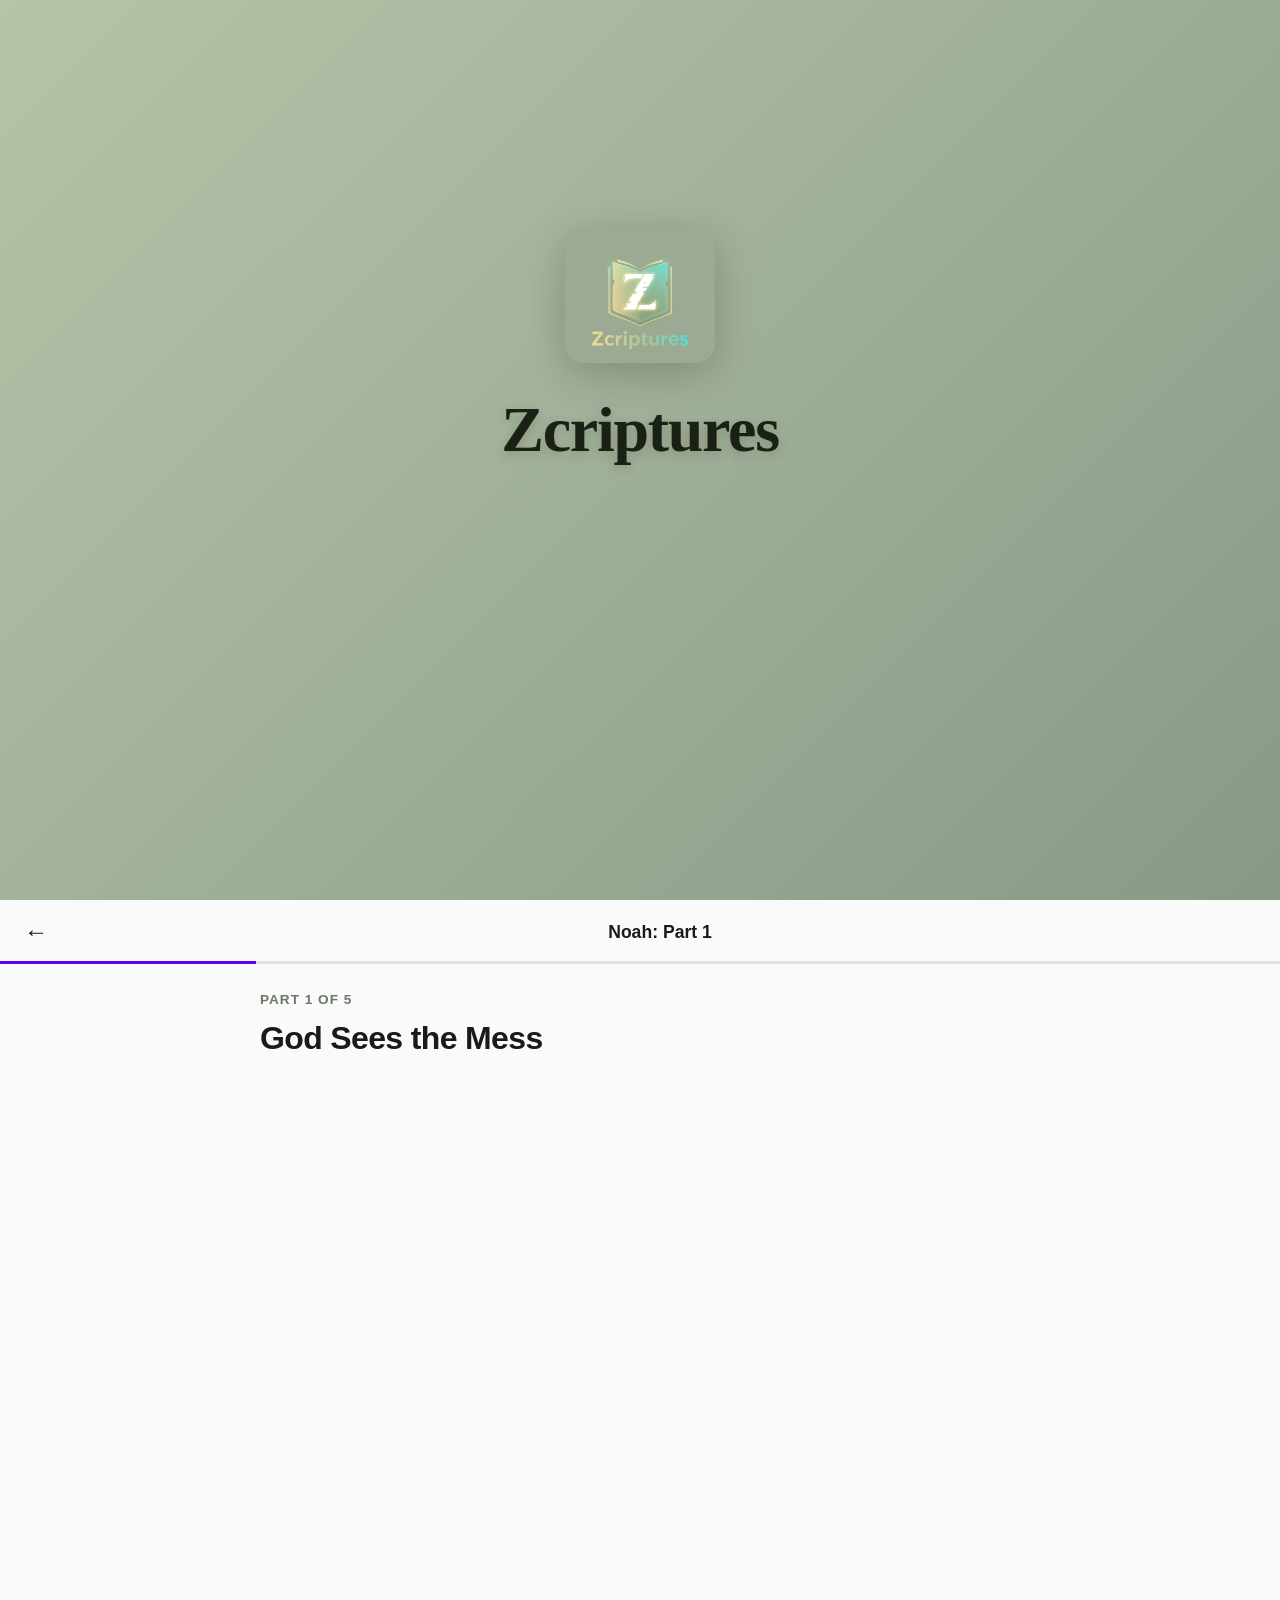
==== commit 7da56af3: "Initial commit" ====
--- a/index.html
+++ b/index.html
@@ -34,7 +34,7 @@
     <script src="daily_power.js"></script>
     <script src="daily_fact.js"></script>
     <script src="share_verse.js"></script>
-    <script src="daily_verse.js"></script>
+    <!-- daily_verse.js is large; load only when needed via getDailyVerseAsync() -->
 </head>
 
 <body>
@@ -197,7 +197,7 @@
         <div class="container">
             <div class="header-content">
                 <div class="logo">
-                    <img src="logo.jpg" alt="Zcriptures" style="width: 48px; height: auto; border-radius: 8px;">
+                    <img src="logo1.png" alt="Zcriptures" style="width: 48px; height: auto; border-radius: 8px;">
                     <h1 class="logo-text">Zcriptures</h1>
                 </div>
                 <div class="header-actions">
@@ -226,6 +226,19 @@
                 </h2>
             </div>
 
+            <!-- Beta / Demo Info Bar -->
+            <div class="beta-info-row">
+                <button id="beta-info-btn" class="beta-info-btn" onclick="openBetaInfoModal()" aria-label="Beta Info">
+                    ⚠️ <strong>Beta Demo</strong> — Tap to learn more
+                </button>
+            </div>
+
+            <!-- Expiration / Countdown Banner (hidden until needed) -->
+            <div id="expiration-banner" class="expiration-banner" style="display:none;">
+                <div id="expiration-message" class="expiration-message"></div>
+                <button class="btn btn-secondary" id="expiration-dismiss" onclick="dismissExpirationBanner()">Dismiss</button>
+            </div>
+
             <!-- Daily Verse -->
             <div class="daily-verse">
                 <div class="verse-reference-container">
@@ -265,10 +278,10 @@
                 </div>
 
                 <div class="card">
-                    <h3 class="card-title"> GENZ STORIES </h3>
+                    <h3 class="card-title">GENZ STORIES</h3>
                      <div id="profile-level" class="card-description"
-                                style="font-size:2rem; color:var(--accent-gold); margin: 8px 0; font-weight: 700;">Biblically Insipired Stories </div>
-                    <button class="btn btn-secondary"  onclick="showSection('genz-stories-section'); initializeStoryFilters(); populateGenZStories()"
+                                style="font-size:2rem; color:var(--accent-gold); margin: 8px 0; font-weight: 700;">Bible Stories in Genz</div>
+                    <button class="btn btn-secondary" onclick="showSection('genz-stories-section'); initializeStoryFilters(); populateGenZStories()"
                         style="font-size: 0.75rem; width: 100%; margin-top: 8px;">
                         Check Stories
                     </button>
@@ -334,7 +347,7 @@
                 <!-- Morning Prayer Card -->
                 <!-- Morning Prayer Card -->
                 <div class="daily-activity-card" id="morning-prayer-card" data-activity="morning-prayer"
-                    onclick="openDailyActivityModal('morning-prayer')">
+                    onclick="safeOpenDailyActivity('morning-prayer')">
                     <img src="pic_daily_activities/morning.jpg" alt="Morning Prayer" class="daily-activity-bg">
                     <div class="daily-activity-content">
                         <h3 class="activity-title">Morning Prayer</h3>
@@ -346,10 +359,10 @@
                 <!-- Daily Power Card -->
                 <!-- Daily Power Card -->
                 <div class="daily-activity-card" id="daily-power-card" data-activity="daily-power"
-                    onclick="openDailyActivityModal('daily-power')">
-                    <img src="pic_daily_activities/daily_power.jpg" alt="Daily Power" class="daily-activity-bg">
+                    onclick="safeOpenDailyActivity('daily-power')">
+                    <img src="pic_daily_activities/daily_power.jpg" alt="Daily Devotion" class="daily-activity-bg">
                     <div class="daily-activity-content">
-                        <h3 class="activity-title">Daily Power</h3>
+                        <h3 class="activity-title">Daily Devotion</h3>
                         <p class="activity-description">Today's devotion and spiritual strength</p>
                         <div class="activity-status" id="daily-power-status"></div>
                     </div>
@@ -358,7 +371,7 @@
                 <!-- Daily Affirmation Card -->
                 <!-- Daily Affirmation Card -->
                 <div class="daily-activity-card" id="daily-affirmation-card" data-activity="daily-affirmation"
-                    onclick="openDailyActivityModal('daily-affirmation')">
+                    onclick="safeOpenDailyActivity('daily-affirmation')">
                     <img src="pic_daily_activities/affirmation.jpg" alt="Daily Affirmation" class="daily-activity-bg">
                     <div class="daily-activity-content">
                         <h3 class="activity-title">Daily Affirmation</h3>
@@ -370,7 +383,7 @@
                 <!-- Evening Prayer Card -->
                 <!-- Evening Prayer Card -->
                 <div class="daily-activity-card" id="evening-prayer-card" data-activity="evening-prayer"
-                    onclick="openDailyActivityModal('evening-prayer')">
+                    onclick="safeOpenDailyActivity('evening-prayer')">
                     <img src="pic_daily_activities/evening.jpg" alt="Evening Prayer" class="daily-activity-bg">
                     <div class="daily-activity-content">
                         <h3 class="activity-title">Evening Prayer</h3>
@@ -641,6 +654,12 @@
                 <h3 class="card-title">Peace</h3>
                 <p class="card-description">Seek God's peace in your life.</p>
                 <button class="btn btn-primary" onclick="startPrayer('peace')">Start Prayer</button>
+            </div>
+
+               <div class="card">
+                <h3 class="card-title">Forgiveness</h3>
+                <p class="card-description">Ask for the cleansing power of Jesus.</p>
+                <button class="btn btn-primary" onclick="startPrayer('forgiveness')">Start Prayer</button>
             </div>
         </section>
 
@@ -2362,6 +2381,35 @@
         </div>
     </div>
 
+    <!-- Beta Info Modal -->
+    <div id="beta-info-modal" class="modal">
+        <div class="modal-content" style="max-width: 640px;">
+            <div class="modal-header">
+                <h2>Beta / Demo (MVP)</h2>
+                <button class="close-btn" onclick="closeBetaInfoModal()">×</button>
+            </div>
+            <div class="modal-body">
+                <p>This app is an early beta/demo (MVP). Some features may be incomplete or may not work exactly as expected. Not all books have been paraphrased into Gen Z lingo yet — the <strong>entire New Testament</strong> has been paraphrased and some Old Testament books are complete.</p>
+                <p><strong>Important:</strong> This test app will be disabled after <strong>2 years</strong>, as the full app will be released on the Play Store. This build is for testing and feedback only.</p>
+            </div>
+            <div class="modal-footer">
+                <button class="btn btn-primary" onclick="closeBetaInfoModal()">Okay, got it</button>
+            </div>
+        </div>
+    </div>
+
+    <!-- App Expired Overlay (shown when expiration date passes) -->
+    <div id="app-expired-overlay" class="modal">
+        <div class="modal-content" style="max-width: 640px; text-align:center;">
+            <div class="modal-header">
+                <h2>App Disabled</h2>
+            </div>
+            <div class="modal-body">
+                <p>This beta/demo period has ended. The full app will be available on the Play Store. Thank you for testing.</p>
+            </div>
+        </div>
+    </div>
+
     <!-- DAILY ACTIVITIES MODALS -->
     <!-- Morning Prayer Modal -->
     <div id="morning-prayer-modal" class="modal">
@@ -2386,12 +2434,18 @@
     <!-- Daily Power Modal -->
     <div id="daily-power-modal" class="modal">
         <div class="modal-content" style="max-width: 600px;">
-            <div class="modal-header">
-                <h2>Daily Power ⚡</h2>
-                <button class="close-btn" onclick="closeDailyActivityModal('daily-power-modal')">×</button>
+            <div class="modal-header" style="display:flex; align-items:center; gap:12px;">
+                <h2 style="flex:1;">Daily Devotion</h2>
+                <div style="display:flex; gap:8px; align-items:center;">
+                    <button class="btn btn-ghost" onclick="prevDevotion()" title="Previous devotion">◂ Prev</button>
+                    <button class="close-btn" onclick="closeDailyActivityModal('daily-power-modal')">×</button>
+                </div>
             </div>
             <div class="modal-body">
-                <div class="daily-activity-day-badge" id="daily-power-day">Day 1</div>
+                <div style="display:flex; align-items:center; gap:8px;">
+                    <div class="daily-activity-day-badge" id="daily-power-day">Day 1</div>
+                    <div id="daily-power-indicator" class="devotion-indicator" aria-hidden="true"></div>
+                </div>
                 <div id="daily-power-content">
                     <!-- Content will be loaded by JavaScript -->
                 </div>
@@ -2443,56 +2497,43 @@
             </div>
         </div>
     </div>
+
     <!-- User Profile Modal -->
-    <div id="user-profile-modal" class="modal">
-        <div class="modal-content">
-            <div
-                style="text-align: center; padding: var(--space-xl); background: linear-gradient(135deg, var(--accent-gold), var(--accent-burgundy)); border-radius: var(--radius-lg) var(--radius-lg) 0 0; color: var(--primary); margin: calc(-1 * var(--space-lg)); margin-bottom: var(--space-lg); position: relative;">
-                <div style="width: 110px; height: 110px; background: var(--surface); border-radius: 50%; display: flex; align-items: center; justify-content: center; font-size: 3rem; margin: 0 auto var(--space-md); overflow:hidden; color:var(--accent-gold); border: 4px solid rgba(255,255,255,0.25); flex-shrink: 0; animation: none;"
-                    id="profile-avatar">
+    <div id="user-profile-modal" class="modal profile-modal">
+        <div class="modal-content profile-modal-content">
+            <div class="profile-modal-header">
+                <div id="profile-avatar" class="profile-avatar">
                     <!-- Avatar image or initial will be injected here -->
                     👤
                 </div>
-                <div style="font-size: 1.85rem; font-weight: 900; margin-bottom: 12px; letter-spacing: 0.8px; color: var(--accent-gold); text-shadow: 0 2px 4px rgba(0,0,0,0.2); line-height: 1.2; display: flex; align-items: center; justify-content: center; gap: 8px; flex-wrap: wrap;">
-                    <span id="profile-name">Friend</span>
-                    <button onclick="editUsername()" class="btn btn-icon" style="font-size: 1rem; padding: 4px 8px; background: rgba(255,255,255,0.2); border: 1px solid rgba(255,255,255,0.3);" title="Edit name">✏️</button>
-                </div>
+                <div class="profile-name-row">
+                    <span id="profile-name" class="profile-name">Friend</span>
+                    <button onclick="editUsername()" class="btn btn-icon profile-edit-btn" title="Edit name">✏️</button>
+                </div>
+
                 <!-- Edit username mode (hidden by default) -->
-                <div id="profile-name-edit" style="display: none; margin-bottom: 12px;">
-                    <input type="text" id="profile-name-input" placeholder="Enter your name" 
-                        style="width: 250px; padding: 10px; border-radius: 8px; border: 2px solid var(--accent-gold); text-align: center; font-size: 1.2rem; font-weight: 700; color: var(--text-color); background: var(--surface);" 
-                        maxlength="30">
-                    <div style="display: flex; gap: 8px; justify-content: center; margin-top: 10px;">
-                        <button onclick="saveNewUsername()" class="btn btn-primary" style="font-size: 0.875rem; padding: 8px 16px;">Save</button>
-                        <button onclick="cancelEditUsername()" class="btn btn-secondary" style="font-size: 0.875rem; padding: 8px 16px;">Cancel</button>
+                <div id="profile-name-edit" class="profile-name-edit" style="display: none;">
+                    <input type="text" id="profile-name-input" placeholder="Enter your name" maxlength="30">
+                    <div class="profile-edit-actions">
+                        <button onclick="saveNewUsername()" class="btn btn-primary">Save</button>
+                        <button onclick="cancelEditUsername()" class="btn btn-secondary">Cancel</button>
                     </div>
-                    <p id="profile-name-error" style="color: #ff6b6b; font-size: 0.875rem; margin-top: 8px; display: none; background: rgba(255,107,107,0.1); padding: 6px 12px; border-radius: 6px;">Name must be at least 2 characters</p>
-                </div>
-                <div style="font-size: 1.05rem; font-weight: 700; letter-spacing: 0.6px; color: rgba(255,255,255,0.95); text-shadow: 0 1px 3px rgba(0,0,0,0.25); background: rgba(0,0,0,0.15); padding: 10px 18px; border-radius: 20px; display: inline-block;"
-                    id="profile-title">
-                    Scripture Explorer
-                </div>
-                <button class="close-btn" onclick="hideUserProfile()"
-                    style="position: absolute; top: 15px; right: 15px; background: rgba(26, 21, 17, 0.3); border-color: transparent;">×</button>
+                    <p id="profile-name-error" class="profile-error">Name must be at least 2 characters</p>
+                </div>
+
+                <div id="profile-title" class="profile-title">Scripture Explorer</div>
+                <button class="close-btn" onclick="hideUserProfile()">×</button>
             </div>
 
             <div class="modal-body">
-                <div class="grid-2" style="margin: var(--space-lg) 0; gap: 12px;">
-                    <div
-                        style="background: linear-gradient(135deg, rgba(255,215,0,0.15), rgba(255,215,0,0.08)); border: 2px solid var(--accent-gold); border-radius: 12px; padding: 18px; text-align: center;">
-                        <div style="font-size: 2.2rem; font-weight: 900; color: var(--accent-gold); margin-bottom: 6px;"
-                            id="profile-streak">0</div>
-                        <div
-                            style="font-size: 0.85rem; color: var(--text-primary); font-weight: 600; text-transform: uppercase; letter-spacing: 0.5px;">
-                             Day Streak</div>
+                <div class="grid-2 profile-stats" >
+                    <div class="profile-stat">
+                        <div id="profile-streak" class="profile-stat-value">0</div>
+                        <div class="profile-stat-label">Day Streak</div>
                     </div>
-                    <div
-                        style="background: linear-gradient(135deg, rgba(255,215,0,0.15), rgba(255,215,0,0.08)); border: 2px solid var(--accent-gold); border-radius: 12px; padding: 18px; text-align: center;">
-                        <div style="font-size: 2.2rem; font-weight: 900; color: var(--accent-gold); margin-bottom: 6px;"
-                            id="profile-highlights">0</div>
-                        <div
-                            style="font-size: 0.85rem; color: var(--text-primary); font-weight: 600; text-transform: uppercase; letter-spacing: 0.5px;">
-                            ⭐ Highlights</div>
+                    <div class="profile-stat">
+                        <div id="profile-highlights" class="profile-stat-value">0</div>
+                        <div class="profile-stat-label">⭐ Highlights</div>
                     </div>
                 </div>
                 <!-- PROFILE ACTIONS: Change avatar / edit bio -->
@@ -3422,12 +3463,12 @@
                 applyHighlightColor(v, color, { suppressReload: true });
             });
 
-            // clear selection and reload once
+            // clear selection and persist changes (DOM already updated in applyHighlightColor)
             document.querySelectorAll('.verse-selected').forEach(el => el.classList.remove('verse-selected'));
             selectedVerses.clear();
             saveUserData();
             const p = document.getElementById('highlight-palette'); if (p) p.remove();
-            loadVerses(currentBook.id, currentChapter);
+            showToast('Highlights updated');
         }
 
         // Remove highlight(s) for selected verses (or single verse if none selected)
@@ -3440,7 +3481,7 @@
             selectedVerses.clear();
             saveUserData();
             const p = document.getElementById('highlight-palette'); if (p) p.remove();
-            loadVerses(currentBook.id, currentChapter);
+            showToast('Highlights removed');
         }
 
         // Remove a highlight by book/chapter/verse (used in Highlights list)
@@ -3471,6 +3512,8 @@
         // Add points to user score
         function addGamePoints(points, gameType) {
             userData.gamePoints = (userData.gamePoints || 0) + points;
+            // Update last active timestamp when user gains points
+            userData.lastActive = new Date().toISOString();
 
             // Update specific game stats
             if (gameType === 'quiz' && points > (userData.quizHighScore || 0)) {
@@ -3488,6 +3531,10 @@
 
             saveUserData();
             updateGamePointsDisplay();
+            // Recompute leaderboard so your new activity affects ranking immediately
+            try {
+                if (typeof updateLeaderboardScores === 'function') updateLeaderboardScores().then(() => { if (typeof renderLeaderboard === 'function') renderLeaderboard(); });
+            } catch(e) { console.warn('Could not update leaderboard immediately', e); }
             showToast(`+${points} points! 🎉`);
         }
 
@@ -3516,6 +3563,38 @@
                 
                 await initializeApp();
                 if (typeof initializeOriginalWords === 'function') await initializeOriginalWords();
+
+                // Expiration system: show a countdown banner within 10 days and disable the app after expiry
+                (function setupExpiration() {
+                    const EXPIRATION_DATE = new Date('2028-01-04T00:00:00Z'); // 2 years from Jan 4, 2026
+                    const BANNER = document.getElementById('expiration-banner');
+                    const MESSAGE = document.getElementById('expiration-message');
+                    const OVERLAY = document.getElementById('app-expired-overlay');
+
+                    function update() {
+                        const now = new Date();
+                        const msLeft = EXPIRATION_DATE - now;
+                        const daysLeft = Math.ceil(msLeft / (1000 * 60 * 60 * 24));
+
+                        if (msLeft <= 0) {
+                            // expired: show blocking overlay
+                            if (OVERLAY) OVERLAY.classList.add('active');
+                            document.body.classList.add('app-expired');
+                        } else if (daysLeft <= 10) {
+                            if (BANNER && MESSAGE) {
+                                MESSAGE.textContent = `This test app will be disabled in ${daysLeft} day${daysLeft === 1 ? '' : 's'}. Please save any data.`;
+                                BANNER.style.display = 'flex';
+                            }
+                        }
+                    }
+
+                    window.dismissExpirationBanner = function() {
+                        if (BANNER) BANNER.style.display = 'none';
+                    };
+
+                    update();
+                    setInterval(update, 60 * 60 * 1000); // hourly
+                })();
 
                 // Fallback bindings: ensure leaderboard nav always triggers the leaderboard
                 try {
@@ -3606,7 +3685,7 @@
             initializeNavigation();
             showBottomNav();
             updateUI();
-            setDailyVerse();
+            await setDailyVerse();
             loadSettings();
             updateGamePointsDisplay();
             initializeBibleSection(); // This will load John 1 directly
@@ -3652,17 +3731,22 @@
             } catch (e) { console.warn('Could not schedule leaderboard update', e); }
         }
 
-        function setDailyVerse() {
-            const dailyVerse = getDailyVerse();
-
-            if (dailyVerse) {
-                document.getElementById('daily-verse-reference').textContent = dailyVerse.reference;
-                document.getElementById('daily-verse-text').textContent = `"${dailyVerse.text}"`;
-                document.getElementById('daily-verse-genz').textContent = dailyVerse.genZ;
-            }
-
-            // Apply user preference
-            updateDailyVerseDisplay();
+        async function setDailyVerse() {
+            // fetch only today's verse on demand
+            try {
+                const dailyVerse = await getDailyVerseAsync();
+
+                if (dailyVerse) {
+                    document.getElementById('daily-verse-reference').textContent = dailyVerse.reference;
+                    document.getElementById('daily-verse-text').textContent = `"${dailyVerse.text}"`;
+                    document.getElementById('daily-verse-genz').textContent = dailyVerse.genZ;
+                }
+
+                // Apply user preference
+                updateDailyVerseDisplay();
+            } catch (e) {
+                console.warn('Failed to load daily verse', e);
+            }
         }
 
 
@@ -3706,10 +3790,30 @@
 
                 if (savedData) {
                     userData = savedData;
-                    showRandomGreeting();
+                    // If name is missing, prompt the user again (previous incomplete setup)
+                    if (!userData.name) {
+                        // ensure username modal is visible and focused
+                        const unameModal = document.getElementById('username-modal');
+                        if (unameModal) {
+                            unameModal.classList.add('active');
+                            setTimeout(() => {
+                                const input = document.getElementById('username-input');
+                                if (input) input.focus();
+                            }, 120);
+                        }
+                    } else {
+                        showRandomGreeting();
+                    }
                 } else {
                     // First time user - show modal (name is REQUIRED)
-                    document.getElementById('username-modal').classList.add('active');
+                    const unameModal = document.getElementById('username-modal');
+                    if (unameModal) {
+                        unameModal.classList.add('active');
+                        setTimeout(() => {
+                            const input = document.getElementById('username-input');
+                            if (input) input.focus();
+                        }, 120);
+                    }
                     userData = {
                         id: 'main',
                         name: "", // No default - user MUST provide name
@@ -3731,6 +3835,9 @@
                 console.error('Error loading user data:', error);
             }
 
+            // Update UI-related profile elements now that userData is loaded
+            try { updateSettingsProfile(); updateProfileAvatar(); updateUI(); } catch (e) { console.warn('profile UI sync failed', e); }
+
             // Check if user logged in today
             checkStreak();
         }
@@ -3761,28 +3868,69 @@
             showRandomGreeting();
             setDailyChallenge();
             updateUI();
+            updateSettingsProfile();
             
             showToast(`Welcome, ${name}! 🙏`);
         }
         
-        // Allow Enter key to submit username
-        document.addEventListener('DOMContentLoaded', function() {
-            const usernameInput = document.getElementById('username-input');
-            if (usernameInput) {
-                usernameInput.addEventListener('keypress', function(e) {
-                    if (e.key === 'Enter') {
-                        saveUsername();
-                    }
-                });
-            }
+// Initialize username modal (draft persistence, non-dismissible) and attach Enter handler
+document.addEventListener('DOMContentLoaded', function() {
+    function initializeUsernameModal() {
+        const unameModal = document.getElementById('username-modal');
+        const input = document.getElementById('username-input');
+        const error = document.getElementById('username-error');
+        if (!unameModal || !input) return;
+
+        // Restore draft if present
+        const draft = localStorage.getItem('username-draft');
+        if (draft) input.value = draft;
+
+        // Save draft as user types
+        input.addEventListener('input', () => {
+            try { localStorage.setItem('username-draft', input.value); } catch (e) { /* ignore */ }
+            if (error) { error.style.display = 'none'; input.style.borderColor = ''; }
         });
 
-               // ADD THIS function
+        // Submit on Enter
+        input.addEventListener('keypress', function(e) {
+            if (e.key === 'Enter') saveUsername();
+        });
+
+        // Prevent overlay clicks from dismissing the username modal (required)
+        unameModal.addEventListener('click', function(e) {
+            if (e.target === this) {
+                e.stopPropagation();
+            }
+        });
+
+        // Prevent Escape from closing username modal
+        window.addEventListener('keydown', function(e) {
+            if (e.key === 'Escape' && unameModal.classList.contains('active')) {
+                e.preventDefault();
+            }
+        });
+
+        // Observe class changes so when modal is shown we focus input and restore draft
+        const observer = new MutationObserver(mutations => {
+            mutations.forEach(m => {
+                if (m.attributeName === 'class' && unameModal.classList.contains('active')) {
+                    const d = localStorage.getItem('username-draft');
+                    if (d && !input.value) input.value = d;
+                    setTimeout(() => input.focus(), 80);
+                }
+            });
+        });
+        observer.observe(unameModal, { attributes: true });
+    }
+    initializeUsernameModal();
+        });
+
+               // Synchronous helper that returns cached verse if available; otherwise triggers a background fetch
         function getDailyVerse() {
-            // Get verse based on day of month (consistent daily)
-            const dayOfMonth = new Date().getDate();
-            const verseIndex = (dayOfMonth - 1) % verseOfTheDayList.length;
-            return verseOfTheDayList[verseIndex];
+            if (cachedDailyVerse) return cachedDailyVerse;
+            // Kick off background fetch but return null immediately; callers should handle null gracefully
+            getDailyVerseAsync().then(v => { cachedDailyVerse = v; }).catch(e => console.warn('getDailyVerse background fetch failed', e));
+            return null;
         }
 
         // KEEP your saveUserData function as is:
@@ -3795,6 +3943,71 @@
             } catch (error) {
                 console.error('Error saving user data:', error);
             }
+        }
+
+        // --- Daily verse lazy fetch helpers ---
+        let cachedDailyVerse = null;
+        let cachedVerseArray = null; // optional parsed array for reuse
+
+        // try to fetch a single verse file first, falling back to parsing the big JS file
+        async function getDailyVerseAsync() {
+            if (cachedDailyVerse) return cachedDailyVerse;
+
+            const dayOfMonth = new Date().getDate();
+            const index = (dayOfMonth - 1);
+
+            // try per-verse file (if exists)
+            try {
+                const resp = await fetch(`daily_verses/verse_${index + 1}.json`, { cache: 'force-cache' });
+                if (resp.ok) {
+                    const j = await resp.json();
+                    cachedDailyVerse = j;
+                    return cachedDailyVerse;
+                }
+            } catch (e) {
+                // ignore and fallback
+            }
+
+            // Fallback: fetch and parse the existing daily_verse.js file body and extract the nth object
+            try {
+                if (!cachedVerseArray) {
+                    const res = await fetch('daily_verse.js', { cache: 'force-cache' });
+                    const txt = await res.text();
+
+                    // Try to extract the array literal and parse it as JSON
+                    const arrMatch = txt.match(/\[([\s\S]*)\]\s*;?/);
+                    if (arrMatch) {
+                        let arrText = '[' + arrMatch[1] + ']';
+                        // remove trailing commas before array close
+                        arrText = arrText.replace(/,\s*\]/g, ']');
+                        try {
+                            cachedVerseArray = JSON.parse(arrText);
+                        } catch (e) {
+                            // As a fallback, extract object blocks
+                            const objMatches = txt.match(/\{[^\}]*\}/g);
+                            if (objMatches) {
+                                cachedVerseArray = objMatches.map(s => {
+                                    try { return JSON.parse(s); } catch (ex) { return null; }
+                                }).filter(Boolean);
+                            } else {
+                                cachedVerseArray = [];
+                            }
+                        }
+                    } else {
+                        cachedVerseArray = [];
+                    }
+                }
+
+                if (cachedVerseArray && cachedVerseArray[index]) {
+                    cachedDailyVerse = cachedVerseArray[index];
+                    return cachedDailyVerse;
+                }
+            } catch (e) {
+                console.warn('Failed to parse daily_verse.js', e);
+            }
+
+            // final fallback
+            return null;
         }
 
       
@@ -4311,7 +4524,24 @@
             const p = document.getElementById('highlight-palette');
             if (p && !options.suppressReload) p.remove();
 
-            // Reload verses to show the highlight unless suppressed
+            // If the verse element is already present in the current view, update it in-place
+            const verseEl = document.querySelector(`#verses-container .verse-inline[data-verse='${verseNumber}']`);
+            if (verseEl) {
+                if (color === null) {
+                    verseEl.style.background = '';
+                    verseEl.style.borderRadius = '';
+                    verseEl.style.padding = '';
+                } else {
+                    verseEl.style.background = hexToRgba(color, 0.22);
+                    verseEl.style.borderRadius = '4px';
+                    verseEl.style.padding = '2px 4px';
+                }
+
+                // We already updated the DOM in place – no need to reload the whole chapter
+                return;
+            }
+
+            // Otherwise, reload verses to reflect changes (default behavior)
             if (!options.suppressReload) {
                 loadVerses(currentBook.id, currentChapter);
             }
@@ -4617,7 +4847,7 @@
             });
         }
 
-        function showSection(sectionId) {
+        function showSection(sectionId, options) {
             // Hide all sections
             document.querySelectorAll('.section').forEach(section => {
                 section.classList.remove('active');
@@ -4651,6 +4881,34 @@
                     if (bibleFilter) bibleFilter.classList.add('hidden');
                 }
             }
+
+            // Initialize Sacred Studies when shown so HOME tab renders immediately
+            if (sectionId === 'bible-study-section') {
+                try {
+                    // Ensure Home tab is active and populate topics
+                    switchSacredTab(typeof currentSacredTab !== 'undefined' ? currentSacredTab : 'home');
+                    populateSacredTopics();
+                } catch (e) {
+                    console.warn('populateSacredTopics failed', e);
+                }
+            }
+
+            // Ensure Gen Z Stories section initializes filters and list when shown (prevents blank page)
+            if (sectionId === 'genz-stories-section') {
+                try {
+                    // Initialize filter tabs (idempotent)
+                    initializeStoryFilters();
+                } catch (e) {
+                    console.warn('initializeStoryFilters failed', e);
+                }
+                try {
+                    // Populate stories using currentFilter if set, otherwise default to 'all'
+                    populateGenZStories(typeof currentFilter !== 'undefined' ? currentFilter : 'all');
+                } catch (e) {
+                    console.warn('populateGenZStories failed', e);
+                }
+            }
+
             // If navigating to the leaderboard page, render its content
             if (sectionId === 'leaderboard-section') {
                 showLeaderboardPage();
@@ -4659,7 +4917,34 @@
 
             // Initialize daily activities when section is shown
             if (sectionId === 'daily-activities-section') {
-                initializeDailyActivities();
+                if (typeof window.initializeDailyActivities === 'function') {
+                    try {
+                        window.initializeDailyActivities();
+                    } catch (e) {
+                        console.warn('initializeDailyActivities failed', e);
+                    }
+                } else {
+                    // In case scripts are still parsing, try again shortly
+                    setTimeout(() => {
+                        if (typeof window.initializeDailyActivities === 'function') {
+                            try { window.initializeDailyActivities(); } catch (e) { console.warn('initializeDailyActivities failed', e); }
+                        } else {
+                            console.warn('initializeDailyActivities not available after delay');
+                        }
+                    }, 200);
+                }
+            }
+
+            // Push history state so back button navigates between sections (unless explicitly disabled)
+            if (!options || options.push !== false) {
+                try {
+                    const currentState = (history.state && history.state.section) || null;
+                    if (currentState !== sectionId) {
+                        history.pushState({ section: sectionId }, '', '#'+sectionId);
+                    }
+                } catch (e) {
+                    console.warn('history.pushState failed', e);
+                }
             }
         }
         function restoreBiblePosition() {
@@ -4673,6 +4958,22 @@
             }
             // If no current book/chapter, it will just show the normal book list
         }
+
+        // History navigation: set initial state and handle back button so Android back navigates sections
+        (function() {
+            // On load, replace state with the currently active section (prevents accidental app-close when there's at least a history entry)
+            window.addEventListener('load', function() {
+                const active = document.querySelector('.section.active')?.id || 'home-section';
+                try { history.replaceState({ section: active }, '', '#'+active); } catch (e) { console.warn('history.replaceState failed', e); }
+            });
+
+            // When user presses hardware back / browser back, navigate sections instead of performing full unload
+            window.addEventListener('popstate', function(e) {
+                const sec = (e.state && e.state.section) ? e.state.section : 'home-section';
+                // call showSection without pushing a new history entry
+                showSection(sec, { push: false });
+            });
+        })();
 
         function showBottomNav() {
             const bottomNav = document.getElementById('bottom-nav');
@@ -4783,6 +5084,52 @@
             }
         }
 
+        // Enable drag-to-scroll for theme tiles so swipe works reliably (mouse and touch)
+        (function() {
+            function enableDragScroll(container) {
+                let isDown = false;
+                let startX;
+                let scrollLeft;
+
+                container.addEventListener('mousedown', (e) => {
+                    isDown = true;
+                    container.classList.add('dragging');
+                    startX = e.pageX - container.offsetLeft;
+                    scrollLeft = container.scrollLeft;
+                });
+
+                container.addEventListener('mouseleave', () => {
+                    isDown = false; container.classList.remove('dragging');
+                });
+                container.addEventListener('mouseup', () => {
+                    isDown = false; container.classList.remove('dragging');
+                });
+
+                container.addEventListener('mousemove', (e) => {
+                    if (!isDown) return;
+                    e.preventDefault();
+                    const x = e.pageX - container.offsetLeft;
+                    const walk = (x - startX) * 1; // scroll-fast multiplier
+                    container.scrollLeft = scrollLeft - walk;
+                });
+
+                // Touch support
+                container.addEventListener('touchstart', (e) => {
+                    startX = e.touches[0].pageX - container.offsetLeft;
+                    scrollLeft = container.scrollLeft;
+                }, { passive: true });
+
+                container.addEventListener('touchmove', (e) => {
+                    // allow default scrolling when user intends to scroll vertically
+                    const x = e.touches[0].pageX - container.offsetLeft;
+                    const walk = (x - startX) * 1;
+                    container.scrollLeft = scrollLeft - walk;
+                }, { passive: false });
+            }
+
+            document.querySelectorAll('.theme-tiles-container').forEach(enableDragScroll);
+        })();
+
         // Close modal when clicking outside (guarded)
         const bibleStudyModalEl = document.getElementById('bible-study-modal');
         if (bibleStudyModalEl) {
@@ -4836,25 +5183,32 @@
                 }
             }
         }
-        function saveUsername() {
+        async function saveUsername() {
             const input = document.getElementById('username-input');
-            const userName = input.value.trim() || "Friend";
-
-            if (userName) {
-                userData.name = userName;
-                userData.streak = 1;
-                userData.lastLogin = new Date().toDateString();
-                saveUserData();
-
-                // Update the UI after a slight delay to ensure DOM is ready
-                setTimeout(() => {
-                    updateUI();
-                    showRandomGreeting();
-                }, 100);
-
-                // Hide modal
-                document.getElementById('username-modal').classList.remove('active');
-            }
+            const error = document.getElementById('username-error');
+            const name = (input && input.value) ? input.value.trim() : '';
+
+            if (!name || name.length < 2) {
+                if (error) error.style.display = 'block';
+                if (input) { input.style.borderColor = '#e74c3c'; input.focus(); }
+                return;
+            }
+
+            userData.id = 'main';
+            userData.name = name;
+            userData.streak = userData.streak || 1;
+            userData.lastLogin = new Date().toDateString();
+
+            try { await saveUserData(); } catch (e) { console.warn('saveUserData failed', e); }
+
+            try { localStorage.removeItem('username-draft'); } catch (e) {}
+
+            const modal = document.getElementById('username-modal');
+            if (modal) modal.classList.remove('active');
+
+            try { updateUI(); showRandomGreeting(); setDailyChallenge(); updateSettingsProfile(); updateProfileAvatar(); } catch (e) { console.warn('post-name update failed', e); }
+
+            showToast(`Welcome, ${name}! 🙏`);
         }
 
         function showRandomGreeting() {
@@ -5114,6 +5468,26 @@
                     tile.classList.add('active');
                 }
             });
+
+            // If Gen Z story viewer is open (or present), sync its theme classes too
+            try {
+                const viewer = document.getElementById('genz-story-viewer');
+                if (viewer) {
+                    viewer.classList.remove('theme-flex', 'theme-aesthetic', 'theme-light', 'dark-mode');
+                    if (themeName === 'flex') viewer.classList.add('theme-flex');
+                    else if (themeName === 'aesthetic') viewer.classList.add('theme-aesthetic');
+                    else if (themeName === 'dark') viewer.classList.add('dark-mode');
+                    else viewer.classList.add('theme-light');
+                    // update inline fallback styling
+                    try {
+                        const cs = getComputedStyle(document.body);
+                        const bg = cs.getPropertyValue('--story-bg').trim();
+                        const text = cs.getPropertyValue('--story-text').trim();
+                        if (bg) viewer.style.background = bg;
+                        if (text) viewer.style.color = text;
+                    } catch (e) {}
+                }
+            } catch (e) { console.warn('Could not sync theme to story viewer', e); }
             
             // Save to database
             try {
@@ -5234,15 +5608,20 @@
             });
 
             // Schedule daily verse notification (9:00 AM) - Gen Z style
-            scheduleDailyNotification(9, 0, 'Daily Verse 📖', () => {
-                const verse = getDailyVerse();
-                const messages = [
-                    `Bro wake up—your future self is begging you to read today's verse`,
-                    `God's mercy renewed this morning. You renewing your mind or nah?`,
-                    `New day unlocked. God renewed mercy`,
-                    `"${verse.text}" - ${verse.reference}`
-                ];
-                return messages[Math.floor(Math.random() * messages.length)];
+            scheduleDailyNotification(9, 0, 'Daily Verse 📖', async () => {
+                try {
+                    const verse = await getDailyVerseAsync();
+                    const messages = [
+                        `Bro wake up—your future self is begging you to read today's verse`,
+                        `God's mercy renewed this morning. You renewing your mind or nah?`,
+                        `New day unlocked. God renewed mercy`,
+                        verse ? `"${verse.text}" - ${verse.reference}` : ''
+                    ].filter(Boolean);
+                    return messages[Math.floor(Math.random() * messages.length)];
+                } catch (e) {
+                    console.warn('Failed to fetch daily verse for notification', e);
+                    return `Bro wake up—your future self is begging you to read today's verse`;
+                }
             });
 
             // Schedule streak reminder (8:00 PM) - Gen Z style
@@ -5837,12 +6216,14 @@
                     const modalBody = modal.querySelector('.modal-body');
                     if (modalBody) {
                         const btn = document.createElement('button');
+                        btn.type = 'button';
                         btn.id = 'view-roadmap-btn';
                         btn.className = 'btn btn-secondary';
                         btn.style.marginTop = '15px';
                         btn.style.marginBottom = '0';
                         btn.style.width = '100%';
                         btn.style.display = 'block';
+                        btn.setAttribute('aria-label', 'View Level Roadmap');
                         btn.innerHTML = '🗺️ View Level Roadmap';
                         btn.onclick = function() {
                             hideUserProfile();
@@ -5850,6 +6231,8 @@
                         };
                         // Append to modal body, after the "Keep Going!" button
                         modalBody.appendChild(btn);
+
+
                     }
                 }
             } else {
@@ -7378,6 +7761,10 @@
             const userName = document.getElementById('user-name');
             if (userName) userName.textContent = newName;
 
+            // Update settings profile and other UI spots
+            updateSettingsProfile();
+            updateUI();
+
             // Update avatar
             updateProfileAvatar();
 
@@ -9107,6 +9494,7 @@
             let dailyPrayersData = null;
             let dailyDevotionsData = null;
             let dailyAffirmationsData = null;
+            let currentDailyDevotionDay = null; // absolute day number (1-based) relative to start (2026-01-05) for prev navigation
 
            function getCurrentDay() {
     const today = new Date();
@@ -9116,18 +9504,18 @@
     return diffDays + 1; // +1 because Jan 1 is day 1, not day 0
 }
 
-            // Load JSON data
+            // Load JSON data (defer heavy devotions file until needed)
             async function loadDailyActivitiesData() {
                 try {
-                    const [prayersRes, devotionsRes, affirmationsRes] = await Promise.all([
+                    const [prayersRes, affirmationsRes] = await Promise.all([
                         fetch('daily-prayer.json'),
-                        fetch('daily_devotions.json'),
                         fetch('daily_affirmation.json')
                     ]);
 
                     dailyPrayersData = await prayersRes.json();
-                    dailyDevotionsData = await devotionsRes.json();
                     dailyAffirmationsData = await affirmationsRes.json();
+
+                    // dailyDevotionsData will be fetched lazily when needed (e.g., opening the Daily Power modal)
                 } catch (error) {
                     console.error('Error loading daily activities data:', error);
                 }
@@ -9168,6 +9556,27 @@
                 // This function is kept for potential future use
             };
 
+            // Safe wrapper for inline onclicks to avoid ReferenceErrors if functions not yet defined
+            window.safeOpenDailyActivity = function(activity) {
+                if (typeof window.openDailyActivityModal === 'function') {
+                    window.openDailyActivityModal(activity);
+                    return;
+                }
+                // If not ready, attempt to initialize resources then call
+                if (typeof window.initializeDailyActivities === 'function') {
+                    try {
+                        window.initializeDailyActivities();
+                    } catch (e) { console.warn('initializeDailyActivities failed', e); }
+                }
+                setTimeout(() => {
+                    if (typeof window.openDailyActivityModal === 'function') {
+                        window.openDailyActivityModal(activity);
+                    } else {
+                        console.warn('openDailyActivityModal not available');
+                    }
+                }, 200);
+            };
+
             // Open activity modal
             window.openDailyActivityModal = function (activity) {
                 const modalId = `${activity}-modal`;
@@ -9175,6 +9584,12 @@
                 if (!modal) return;
 
                 const day = getCurrentDay();
+
+                // Reset navigation index when opening the daily-power modal so it starts at today's devotion
+                if (activity === 'daily-power') {
+                    currentDailyDevotionDay = null;
+                }
+
                 loadActivityContent(activity, day);
                 modal.classList.add('active');
             }
@@ -9188,18 +9603,18 @@
             }
 
             // Load content for specific activity
-            function loadActivityContent(activity, day) {
+            async function loadActivityContent(activity, day) {
                 const dayEl = document.getElementById(`${activity}-day`);
                 const contentEl = document.getElementById(`${activity}-content`);
                 const completeBtn = document.getElementById(`${activity}-complete-btn`);
 
                 // For daily-power, calculate the devotion day number
                 if (activity === 'daily-power') {
-                    const today = new Date();
-                    const startDate2026 = new Date('2026-01-01');
+                        const today = new Date();
+                    const startDate2026 = new Date('2026-01-05');
                     
                     if (today < startDate2026) {
-                        // Before 2026, show "Coming Soon"
+                        // Before start date, show "Coming Soon"
                         if (dayEl) dayEl.textContent = 'Coming Soon';
                     } else {
                         // Calculate devotion day (1-9, cycling)
@@ -9225,7 +9640,7 @@
                         content = loadEveningPrayer(day);
                         break;
                     case 'daily-power':
-                        content = loadDailyPower(day);
+                        content = await loadDailyPower(day);
                         break;
                     case 'daily-affirmation':
                         content = loadDailyAffirmation(day);
@@ -9324,44 +9739,22 @@
                 return formatDevotionText(items);
             }
 
-            // Load daily power (devotion)
-            function loadDailyPower(day) {
-                if (!dailyDevotionsData || !Array.isArray(dailyDevotionsData)) return '<p>Loading...</p>';
-
-                // Calculate days since January 1, 2026 
-                const today = new Date();
-                const startDate2026 = new Date('2025-12-19');
-                
-                // Check if we're before 2026
-                if (today < startDate2026) {
-                    const daysUntil2026 = Math.ceil((startDate2026 - today) / (1000 * 60 * 60 * 24));
-                    return `
-                    <div class="activity-content" style="text-align: center; padding: 2rem;">
-                        <h3 class="activity-modal-title">Coming Soon! 🎉</h3>
-                        <div style="font-size: 1.1rem; margin: 1.5rem 0; color: var(--text-muted);">
-                            Daily Power devotions will be available starting <strong>May 1, 2026</strong>.
-                        </div>
-                        <div style="font-size: 2rem; font-weight: 700; color: var(--accent-color); margin: 1rem 0;">
-                            ${daysUntil2026} days to go!
-                        </div>
-                        <div style="margin-top: 1.5rem; padding: 1rem; background: var(--surface); border-radius: 12px;">
-                            <p>Get ready for a powerful journey through God's Word. Mark your calendar! 📅</p>
-                        </div>
-                    </div>
-                    `;
-                }
-                
-                // Calculate which devotion day (starting from May 1, 2026)
-                const diffTime = today - startDate2026;
-                const daysSince2026 = Math.floor(diffTime / (1000 * 60 * 60 * 24)) + 1; 
-                
-                // Use modulo to cycle through available devotions
-                const index = (daysSince2026 - 1) % dailyDevotionsData.length;
-                let devotion = dailyDevotionsData[index];
-
+            // Load daily power (devotion) - now lazy and navigable
+            async function ensureDailyDevotionsLoaded() {
+                if (dailyDevotionsData && Array.isArray(dailyDevotionsData)) return;
+                try {
+                    const res = await fetch('daily_devotions.json');
+                    if (!res.ok) throw new Error('Failed to fetch devotions');
+                    dailyDevotionsData = await res.json();
+                } catch (e) {
+                    console.error('Failed to load daily devotions:', e);
+                    dailyDevotionsData = [];
+                }
+            }
+
+            function formatDevotionHtml(devotion) {
                 if (!devotion) return '<p>No devotion available</p>';
 
-                // Metadata Header (Series & Week)
                 let metaHeader = '';
                 if (devotion.series_title || devotion.week_number) {
                     metaHeader = `
@@ -9382,7 +9775,6 @@
                 `).join('');
                 }
 
-                // Handling Weekly Recap Type
                 if (devotion.type === 'weekly_recap') {
                     return `
                         <div class="activity-content">
@@ -9440,7 +9832,6 @@
                     `;
                 }
 
-                // Default Ordinary Day Layout
                 return `
                 <div class="activity-content">
                     ${metaHeader}
@@ -9479,6 +9870,141 @@
             `;
             }
 
+            async function loadDailyPower(day) {
+                await ensureDailyDevotionsLoaded();
+
+                const today = new Date();
+                const startDate2026 = new Date('2026-01-05');
+
+                if (today < startDate2026) {
+                    const daysUntil2026 = Math.ceil((startDate2026 - today) / (1000 * 60 * 60 * 24));
+                    return `
+                    <div class="activity-content" style="text-align: center; padding: 2rem;">
+                        <h3 class="activity-modal-title">Coming Soon! 🎉</h3>
+                        <div style="font-size: 1.1rem; margin: 1.5rem 0; color: var(--text-muted);">
+                            Daily Devotion will be available starting <strong>January 5, 2026</strong>.
+                        </div>
+                        <div style="font-size: 2rem; font-weight: 700; color: var(--accent-color); margin: 1rem 0;">
+                            ${daysUntil2026} days to go!
+                        </div>
+                    </div>
+                    `;
+                }
+
+                if (!dailyDevotionsData || !dailyDevotionsData.length) {
+                    return '<p>Loading...</p>';
+                }
+
+                // Calculate absolute day for today's devotion if not set by navigation
+                if (currentDailyDevotionDay === null) {
+                    const diffTime = today - startDate2026;
+                    const daysSince2026 = Math.floor(diffTime / (1000 * 60 * 60 * 24)) + 1; 
+                    currentDailyDevotionDay = daysSince2026;
+                }
+
+                const dayNumber = currentDailyDevotionDay;
+                const i = ((dayNumber - 1) % dailyDevotionsData.length + dailyDevotionsData.length) % dailyDevotionsData.length;
+                const devotion = dailyDevotionsData[i];
+
+                // Update day badge to reflect absolute day number (1-based)
+                const dayEl = document.getElementById('daily-power-day');
+                const indicatorEl = document.getElementById('daily-power-indicator');
+                if (dayEl) dayEl.textContent = `Day ${i + 1}`;
+
+                // Update indicator to mark previous vs current devotion
+                try {
+                    const today = new Date();
+                    const startDate = new Date('2026-01-05');
+                    if (!indicatorEl) {
+                        // nothing
+                    } else if (today < startDate) {
+                        indicatorEl.textContent = '';
+                    } else {
+                        const diffTime = today - startDate;
+                        const daysSinceStart = Math.floor(diffTime / (1000 * 60 * 60 * 24)) + 1;
+                        const todaysIndex = (daysSinceStart - 1) % (dailyDevotionsData ? dailyDevotionsData.length : 1);
+                        if (i !== todaysIndex) {
+                            indicatorEl.textContent = 'Previous devotion';
+                            indicatorEl.classList.add('is-previous');
+                        } else {
+                            indicatorEl.textContent = '';
+                            indicatorEl.classList.remove('is-previous');
+                        }
+                    }
+                } catch (e) { /* ignore */ }
+
+                return formatDevotionHtml(devotion);
+            }
+
+            async function renderDevotionByDay(dayNumber) {
+                await ensureDailyDevotionsLoaded();
+                if (!dailyDevotionsData || !dailyDevotionsData.length) return;
+                if (typeof dayNumber !== 'number' || dayNumber < 1) dayNumber = 1;
+                currentDailyDevotionDay = dayNumber;
+
+                const idx = ((dayNumber - 1) % dailyDevotionsData.length + dailyDevotionsData.length) % dailyDevotionsData.length;
+                const contentEl = document.getElementById('daily-power-content');
+                if (!contentEl) return;
+                const html = formatDevotionHtml(dailyDevotionsData[idx]);
+                contentEl.innerHTML = html;
+
+                const dayEl = document.getElementById('daily-power-day');
+                const indicatorEl = document.getElementById('daily-power-indicator');
+                if (dayEl) dayEl.textContent = `Day ${dayNumber}`;
+
+                // Update indicator to mark previous vs current devotion
+                try {
+                    const today = new Date();
+                    const startDate = new Date('2026-01-05');
+                    if (!indicatorEl) {
+                        // nothing
+                    } else if (today < startDate) {
+                        indicatorEl.textContent = '';
+                        indicatorEl.classList.remove('is-previous');
+                    } else {
+                        const diffTime = today - startDate;
+                        const daysSinceStart = Math.floor(diffTime / (1000 * 60 * 60 * 24)) + 1;
+                        if (dayNumber < daysSinceStart) {
+                            // It is a previous devotion
+                            indicatorEl.textContent = 'Previous devotion';
+                            indicatorEl.classList.add('is-previous');
+                        } else {
+                            indicatorEl.textContent = '';
+                            indicatorEl.classList.remove('is-previous');
+                        }
+                    }
+                } catch (e) { /* ignore */ }
+            }
+
+            window.prevDevotion = async function () {
+                if (!dailyDevotionsData || !dailyDevotionsData.length) {
+                    await ensureDailyDevotionsLoaded();
+                    if (!dailyDevotionsData.length) return;
+                }
+                const today = new Date();
+                const startDate = new Date('2026-01-05');
+                if (today < startDate) return; // navigation not available before start
+                const daysSinceStart = Math.floor((today - startDate) / (1000 * 60 * 60 * 24)) + 1;
+                if (currentDailyDevotionDay === null) currentDailyDevotionDay = daysSinceStart;
+                const newDay = currentDailyDevotionDay - 1;
+                if (newDay < 1) return; // already at Day 1
+                await renderDevotionByDay(newDay);
+            }
+
+            window.nextDevotion = async function () {
+                if (!dailyDevotionsData || !dailyDevotionsData.length) {
+                    await ensureDailyDevotionsLoaded();
+                    if (!dailyDevotionsData.length) return;
+                }
+                // Allow navigating forward (future days). If no devotions left, they cycle content but day number increases.
+                const today = new Date();
+                const startDate = new Date('2026-01-05');
+                const daysSinceStart = Math.floor((today - startDate) / (1000 * 60 * 60 * 24)) + 1;
+                if (currentDailyDevotionDay === null) currentDailyDevotionDay = daysSinceStart;
+                const newDay = currentDailyDevotionDay + 1;
+                await renderDevotionByDay(newDay);
+            }
+
             // Load daily affirmation
             function loadDailyAffirmation(day) {
                 if (!dailyAffirmationsData) return '<p>Loading...</p>';
@@ -9636,6 +10162,108 @@
 
                 const readTopics = userData.readTopics || [];
 
+                // HOME view: grouped sections (rendered using the same .sacred-card markup)
+                if (currentSacredTab === 'home') {
+                    const SECTIONS = [
+                        { id: 'sin', title: 'Sin & Repentance', keywords: ['sin','salvation','repentance','temptation'] },
+                        { id: 'love', title: 'Love', keywords: ['love'] },
+                        { id: 'god', title: 'God & Faith', keywords: ['holy-spirit','faith','grace','god'] },
+                        { id: 'gratitude', title: 'Gratitude', keywords: ['gratitude','thanks','thanksgiving'] },
+                        { id: 'prayer', title: 'Prayer', keywords: ['prayer'] },
+                        { id: 'identity', title: 'Identity & Purpose', keywords: ['identity','purpose'] },
+                        { id: 'mental', title: 'Mental Health', keywords: ['anxiety','peace','stress'] },
+                        { id: 'recommended', title: 'What You Might Like', keywords: [] }
+                    ];
+
+                    const addedKeys = new Set();
+
+                    SECTIONS.forEach(section => {
+                        // Find matching topics
+                        let matches = Object.entries(bibleStudyTopics).filter(([key, topic]) => {
+                            // Filter by search query
+                            if (filter && !topic.title.toLowerCase().includes(filter.toLowerCase())) return false;
+
+                            if (section.id === 'recommended') return false; // handled later
+
+                            const titleLower = topic.title.toLowerCase();
+                            const keyLower = key.toLowerCase();
+
+                            return section.keywords ? section.keywords.some(k => titleLower.includes(k) || keyLower.includes(k)) : false;
+                        }).slice(0,6); // limit per section
+
+                        if (matches.length === 0) return; // skip empty sections
+
+                        // Mark added keys
+                        matches.forEach(([k]) => addedKeys.add(k));
+
+                        // Render section header
+                        const sectionEl = document.createElement('div');
+                        sectionEl.className = 'sacred-home-section';
+                        sectionEl.innerHTML = `<div class="sacred-home-header"><h3>${section.title}</h3><a class="view-more" onclick="switchSacredTab('study')">See all</a></div>`;
+
+                        // Create a small grid for the section
+                        const sectionGrid = document.createElement('div');
+                        sectionGrid.className = 'sacred-grid';
+                        sectionGrid.style.gridTemplateColumns = 'repeat(auto-fill,minmax(160px,1fr))';
+
+                        matches.forEach(([k, topic]) => {
+                            const isRead = readTopics.includes(k);
+                            const iconSVG = getIconSVG(topic.title);
+                            const subtitle = getSubtitle(topic.title);
+
+                            const card = document.createElement('div');
+                            card.className = `sacred-card ${isRead ? 'read' : ''}`;
+                            card.onclick = () => openSacredTopic(k);
+
+                            card.innerHTML = `
+                                <div class="read-indicator">✓</div>
+                                <div class="sacred-icon">${iconSVG}</div>
+                                <div>
+                                    <div class="sacred-card-title">${topic.title}</div>
+                                    <div class="sacred-card-subtitle">${subtitle}</div>
+                                </div>
+                            `;
+                            sectionGrid.appendChild(card);
+                        });
+
+                        sectionEl.appendChild(sectionGrid);
+                        grid.appendChild(sectionEl);
+                    });
+
+                    // Recommended: fill with topics not already shown
+                    const remaining = Object.entries(bibleStudyTopics).filter(([k, t]) => !addedKeys.has(k) && (!filter || t.title.toLowerCase().includes(filter.toLowerCase()))).slice(0,6);
+                    if (remaining.length > 0) {
+                        const sectionEl = document.createElement('div');
+                        sectionEl.className = 'sacred-home-section';
+                        sectionEl.innerHTML = `<div class="sacred-home-header"><h3>What You Might Like</h3><a class="view-more" onclick="switchSacredTab('study')">See all</a></div>`;
+                        const sectionGrid = document.createElement('div');
+                        sectionGrid.className = 'sacred-grid';
+                        remaining.forEach(([k, topic]) => {
+                            const isRead = readTopics.includes(k);
+                            const iconSVG = getIconSVG(topic.title);
+                            const subtitle = getSubtitle(topic.title);
+
+                            const card = document.createElement('div');
+                            card.className = `sacred-card ${isRead ? 'read' : ''}`;
+                            card.onclick = () => openSacredTopic(k);
+                            card.innerHTML = `
+                                <div class="read-indicator">✓</div>
+                                <div class="sacred-icon">${iconSVG}</div>
+                                <div>
+                                    <div class="sacred-card-title">${topic.title}</div>
+                                    <div class="sacred-card-subtitle">${subtitle}</div>
+                                </div>
+                            `;
+                            sectionGrid.appendChild(card);
+                        });
+                        sectionEl.appendChild(sectionGrid);
+                        grid.appendChild(sectionEl);
+                    }
+
+                    return; // done rendering home
+                }
+
+                // Non-home tabs: existing behavior
                 Object.entries(bibleStudyTopics).forEach(([key, topic]) => {
                     // Filter by search query
                     if (filter && !topic.title.toLowerCase().includes(filter.toLowerCase())) return;
@@ -9645,7 +10273,7 @@
                         // Only show read topics
                         if (!readTopics.includes(key)) return;
                     }
-                    // 'home' shows all (or popular). 'study' currently shows all (placeholder).
+                    // 'study' shows all topics
 
                     const isRead = readTopics.includes(key);
                     const iconSVG = getIconSVG(topic.title);
@@ -9699,7 +10327,7 @@
                 
                 if (modalOverlay && modalBody && topic) {
                     modalBody.innerHTML = `
-                        <h2 class="sacred-title" style="font-size: 2rem; margin-bottom: 10px;">${topic.title}</h2>
+                        <h2 style="font-size: 2rem; margin-bottom: 10px; color: inherit;">${topic.title}</h2>
                         <div style="color: #8C7B70; font-style: italic; margin-bottom: 20px; font-family: 'Merriweather', serif;">
                             ${topic.scriptures ? topic.scriptures.join(', ') : ''}
                         </div>
--- a/zcriptures.css
+++ b/zcriptures.css
@@ -1878,13 +1878,14 @@
 
 .daily-power-text {
   flex: 1;
-  font-size: 1.1rem;
+  font-size: 0.9rem; /* match Sacred Studies subtitle size */
+  font-family: "Inter", system-ui, -apple-system, "Segoe UI", Roboto, "Helvetica Neue", Arial; /* clean, offline-friendly */
   font-weight: 600;
   color: var(--text-primary);
   line-height: 1.6;
-  font-style: italic;
-  letter-spacing: 0.02em;
-}
+  font-style: normal; /* clearer */
+  letter-spacing: 0.01em;
+} 
 
 /* Dark mode styles for Daily Power Card */
 body.dark-mode .daily-power-card {
@@ -2041,6 +2042,7 @@
   right: 0;
   padding: var(--space-lg);
   z-index: 2;
+  /* subtle overlay that adapts per theme */
   background: linear-gradient(
     to top,
     rgba(27, 32, 21, 0.95) 0%,
@@ -2052,21 +2054,41 @@
 }
 
 .activity-title {
-  color: #ffffff;
+  color: var(--text-primary); /* theme-aware */
   font-size: 1.35rem;
   font-weight: 700;
   margin-bottom: var(--space-xs);
-  text-shadow: 0 2px 8px rgba(0, 0, 0, 0.4);
+  text-shadow: 0 2px 8px rgba(0, 0, 0, 0.06);
   letter-spacing: -0.01em;
+  font-family: "Inter", system-ui, -apple-system, "Segoe UI", Roboto, "Helvetica Neue", Arial;
 }
 
 .activity-description {
-  color: rgba(255, 255, 255, 0.9);
+  color: var(--text-secondary); /* theme-aware */
   font-size: 0.9rem;
   line-height: 1.5;
   margin-bottom: var(--space-sm);
-  text-shadow: 0 1px 4px rgba(0, 0, 0, 0.3);
-}
+  text-shadow: none;
+}
+
+/* Dark mode keeps stronger contrast */
+body.dark-mode .daily-activity-content {
+  background: linear-gradient(
+    to top,
+    rgba(26, 31, 22, 0.98) 0%,
+    rgba(26, 31, 22, 0.9) 50%,
+    transparent 100%
+  );
+}
+
+body.dark-mode .activity-title {
+  color: #f5f5f5;
+  text-shadow: 0 2px 10px rgba(0, 0, 0, 0.6);
+}
+
+body.dark-mode .activity-description {
+  color: rgba(245, 245, 245, 0.85);
+} 
 
 .activity-status {
   display: inline-flex;
@@ -2304,6 +2326,38 @@
   font-weight: 600;
 }
 
+/* Beta / Demo Info Bar */
+.beta-info-row {
+  margin-bottom: var(--space-md);
+}
+.beta-info-btn {
+  width: 100%;
+  display: block;
+  padding: 14px 18px;
+  border-radius: 12px;
+  border: 1px solid rgba(0,0,0,0.06);
+  background: linear-gradient(90deg, rgba(255,244,224,1), rgba(255,238,213,1));
+  color: var(--accent-gold);
+  font-weight: 700;
+  text-align: left;
+  box-shadow: var(--shadow-soft);
+  cursor: pointer;
+}
+.beta-info-btn:active { transform: translateY(1px); }
+
+/* Theme-aware variants */
+body.theme-flex .beta-info-btn {
+  background: linear-gradient(90deg, rgba(62,34,96,1), rgba(46,22,79,1));
+  color: #ffffff;
+  border-color: rgba(255,255,255,0.04);
+}
+body.theme-aesthetic .beta-info-btn {
+  background: linear-gradient(90deg, rgba(255,255,255,1), rgba(250,250,250,1));
+  color: var(--aesthetic-text-primary);
+  border-color: rgba(0,0,0,0.04);
+}
+
+
 .user-name {
   color: var(--accent-gold);
   font-weight: 700;
@@ -2527,6 +2581,7 @@
   transition: opacity 0.3s ease;
   border: 1px solid rgba(167, 181, 161, 0.3);
   max-width: 90vw;
+  pointer-events: none; /* allow clicks to pass through to underlying UI */
 }
 
 .toast.visible {
@@ -2720,6 +2775,22 @@
 
 .loader-bar.complete {
   width: 100%;
+}
+
+/* Glossary load-more visual tweaks */
+#glossary-load-more-container .loader-bar {
+  width: 60px;
+  height: 6px;
+  margin: 0 auto;
+  border-radius: 6px;
+  animation: shimmerLoader 1.2s infinite;
+  opacity: 0.9;
+}
+
+#glossary-load-more-container.loading .loader-bar {
+  /* visible small bar while loading more items */
+  width: 60px;
+  opacity: 1;
 }
 
 /* Mobile optimizations */
@@ -4533,6 +4604,53 @@
   border-color: var(--dark-border);
 }
 
+/* Flex theme modals */
+body.theme-flex #morning-prayer-modal .modal-content,
+body.theme-flex #evening-prayer-modal .modal-content,
+body.theme-flex #daily-power-modal .modal-content,
+body.theme-flex #daily-affirmation-modal .modal-content {
+  background: var(--flex-card);
+  border-color: var(--flex-border);
+  color: var(--flex-text-primary);
+}
+body.theme-flex #morning-prayer-modal .modal-header,
+body.theme-flex #evening-prayer-modal .modal-header,
+body.theme-flex #daily-power-modal .modal-header,
+body.theme-flex #daily-affirmation-modal .modal-header {
+  background: var(--flex-surface);
+  border-bottom-color: var(--flex-border);
+  color: var(--flex-text-primary);
+}
+body.theme-flex #morning-prayer-modal .modal-header h2,
+body.theme-flex #evening-prayer-modal .modal-header h2,
+body.theme-flex #daily-power-modal .modal-header h2,
+body.theme-flex #daily-affirmation-modal .modal-header h2 {
+  color: var(--flex-text-primary);
+}
+
+/* Aesthetic theme modals */
+body.theme-aesthetic #morning-prayer-modal .modal-content,
+body.theme-aesthetic #evening-prayer-modal .modal-content,
+body.theme-aesthetic #daily-power-modal .modal-content,
+body.theme-aesthetic #daily-affirmation-modal .modal-content {
+  background: var(--aesthetic-card);
+  border-color: var(--aesthetic-border);
+  color: var(--aesthetic-text-primary);
+}
+body.theme-aesthetic #morning-prayer-modal .modal-header,
+body.theme-aesthetic #evening-prayer-modal .modal-header,
+body.theme-aesthetic #daily-power-modal .modal-header,
+body.theme-aesthetic #daily-affirmation-modal .modal-header {
+  background: var(--aesthetic-surface);
+  border-bottom-color: var(--aesthetic-border);
+  color: var(--aesthetic-text-primary);
+}
+body.theme-aesthetic #morning-prayer-modal .modal-header h2,
+body.theme-aesthetic #evening-prayer-modal .modal-header h2,
+body.theme-aesthetic #daily-power-modal .modal-header h2,
+body.theme-aesthetic #daily-affirmation-modal .modal-header h2 {
+  color: var(--aesthetic-text-primary);
+} 
 body.dark-mode #morning-prayer-modal .modal-header,
 body.dark-mode #evening-prayer-modal .modal-header,
 body.dark-mode #daily-power-modal .modal-header,
@@ -6117,6 +6235,94 @@
   border-color: var(--dark-border);
 }
 
+/* Flex theme Story Viewer */
+body.theme-flex .story-viewer {
+  background: var(--flex-card);
+  color: var(--flex-text-primary);
+}
+body.theme-flex .story-viewer-header {
+  background: rgba(45, 27, 78, 0.9);
+  border-color: var(--flex-border);
+}
+body.theme-flex .story-viewer-title,
+body.theme-flex .story-viewer-back-btn,
+body.theme-flex .story-viewer-share-btn {
+  color: var(--flex-text-primary);
+}
+
+/* Aesthetic theme Story Viewer */
+body.theme-aesthetic .story-viewer {
+  background: var(--aesthetic-card);
+  color: var(--aesthetic-text-primary);
+}
+body.theme-aesthetic .story-viewer-header {
+  background: rgba(250,250,250,0.95);
+  border-color: var(--aesthetic-border);
+}
+body.theme-aesthetic .story-viewer-title,
+body.theme-aesthetic .story-viewer-back-btn,
+body.theme-aesthetic .story-viewer-share-btn {
+  color: var(--aesthetic-text-primary);
+}
+
+/* Ensure story viewer inherits theme when the class is applied directly to it */
+.story-viewer.theme-flex {
+  background: var(--flex-card) !important;
+  color: var(--flex-text-primary) !important;
+}
+.story-viewer.theme-flex .story-viewer-header {
+  background: linear-gradient(90deg, rgba(45,27,78,0.95), rgba(34,18,60,0.95)) !important;
+  border-color: var(--flex-border) !important;
+}
+.story-viewer.theme-flex .story-viewer-title,
+.story-viewer.theme-flex .story-viewer-back-btn,
+.story-viewer.theme-flex .story-viewer-share-btn {
+  color: var(--flex-text-primary) !important;
+}
+
+.story-viewer.theme-aesthetic {
+  background: var(--aesthetic-card) !important;
+  color: var(--aesthetic-text-primary) !important;
+}
+.story-viewer.theme-aesthetic .story-viewer-header {
+  background: linear-gradient(90deg, rgba(255,255,255,0.98), rgba(250,250,250,0.98)) !important;
+  border-color: var(--aesthetic-border) !important;
+}
+.story-viewer.theme-aesthetic .story-viewer-title,
+.story-viewer.theme-aesthetic .story-viewer-back-btn,
+.story-viewer.theme-aesthetic .story-viewer-share-btn {
+  color: var(--aesthetic-text-primary) !important;
+}
+
+/* ID-specific overrides: ensure themes affect the Gen Z story overlay even if base rules are later */
+body.theme-flex #genz-story-viewer {
+  background: var(--flex-card);
+  color: var(--flex-text-primary);
+}
+body.theme-flex #genz-story-viewer .story-viewer-header {
+  background: linear-gradient(90deg, rgba(45,27,78,0.95), rgba(34,18,60,0.95));
+  border-color: var(--flex-border);
+}
+body.theme-flex #genz-story-viewer .story-viewer-title,
+body.theme-flex #genz-story-viewer .story-viewer-back-btn,
+body.theme-flex #genz-story-viewer .story-viewer-share-btn {
+  color: var(--flex-text-primary);
+}
+
+body.theme-aesthetic #genz-story-viewer {
+  background: var(--aesthetic-card);
+  color: var(--aesthetic-text-primary);
+}
+body.theme-aesthetic #genz-story-viewer .story-viewer-header {
+  background: linear-gradient(90deg, rgba(255,255,255,0.98), rgba(250,250,250,0.98));
+  border-color: var(--aesthetic-border);
+}
+body.theme-aesthetic #genz-story-viewer .story-viewer-title,
+body.theme-aesthetic #genz-story-viewer .story-viewer-back-btn,
+body.theme-aesthetic #genz-story-viewer .story-viewer-share-btn {
+  color: var(--aesthetic-text-primary);
+}
+
 .story-viewer-title {
   font-weight: 700;
   font-size: 1.1rem;
@@ -6157,6 +6363,25 @@
 
 body.dark-mode .story-viewer-back-btn,
 body.dark-mode .story-viewer-share-btn {
+
+/* Leaderboard extras: stale badge and rank helper */
+}
+
+.stale-badge {
+  display: inline-block;
+  background: rgba(255, 99, 71, 0.12);
+  color: #ff6347;
+  padding: 2px 8px;
+  border-radius: 999px;
+  font-weight: 700;
+  font-size: 0.75rem;
+  margin-left: 8px;
+}
+.rank-points {
+  color: var(--text-muted);
+  font-size: 0.85rem;
+  margin-left: 6px;
+}
   color: var(--dark-text-primary);
 }
 
@@ -6336,6 +6561,44 @@
   --story-text: #ffffff;
   --story-accent: #b388ff;
   --story-nav-text: rgba(255, 255, 255, 0.8);
+}
+
+/* Theme-specific story variables so themes control the high-contrast story viewer */
+body.theme-flex {
+  --story-bg: var(--flex-card);
+  --story-text: var(--flex-text-primary);
+  --story-accent: var(--flex-accent-purple);
+  --story-nav-text: var(--flex-text-secondary);
+}
+
+body.theme-aesthetic {
+  --story-bg: var(--aesthetic-card);
+  --story-text: var(--aesthetic-text-primary);
+  --story-accent: var(--accent-gold);
+  --story-nav-text: var(--aesthetic-text-secondary);
+}
+
+/* Expiration banner styles */
+.expiration-banner {
+  display: flex;
+  align-items: center;
+  justify-content: space-between;
+  gap: 12px;
+  padding: 10px 14px;
+  border-radius: 10px;
+  background: linear-gradient(90deg, rgba(255,244,224,1), rgba(255,238,213,1));
+  color: var(--accent-gold);
+  border: 1px solid rgba(0,0,0,0.06);
+}
+
+body.theme-flex .expiration-banner {
+  background: linear-gradient(90deg, rgba(62,34,96,1), rgba(46,22,79,1));
+  color: #ffffff;
+}
+
+body.theme-aesthetic .expiration-banner {
+  background: linear-gradient(90deg, rgba(255,255,255,1), rgba(250,250,250,1));
+  color: var(--aesthetic-text-primary);
 }
 
 /* Viewer Container Override */
@@ -7796,28 +8059,112 @@
   border-bottom-color: var(--flex-border);
 }
 
-/* Profile Modal */
-body.theme-flex .profile-modal {
-  background: var(--flex-surface);
-}
-
-body.theme-flex .profile-modal-content {
-  background: var(--flex-card);
-  border-color: var(--flex-border);
-}
-
-body.theme-flex .profile-modal-header {
-  background: var(--flex-surface);
-  border-bottom-color: var(--flex-border);
-}
-
-body.theme-flex .profile-stat-label {
-  color: var(--flex-text-muted);
-}
-
-body.theme-flex .profile-stat-value {
-  color: var(--flex-text-primary);
-}
+/* Profile Modal Base */
+.profile-modal .profile-modal-content {
+  max-width: 640px;
+  border-radius: 12px;
+  overflow: hidden;
+}
+
+/* Make the View Level Roadmap button fully tappable on mobile */
+#view-roadmap-btn {
+  display: flex !important;
+  align-items: center;
+  justify-content: center;
+  width: 100% !important;
+  box-sizing: border-box;
+  padding: 14px var(--space-xl) !important;
+  min-height: 48px;
+  z-index: 500; /* raised so button sits above modal content */
+  position: relative;
+  touch-action: manipulation;
+  -webkit-tap-highlight-color: rgba(0,0,0,0.12);
+  pointer-events: auto;
+}
+
+/* Indicator for previous devotion */
+.devotion-indicator {
+  color: var(--text-muted);
+  font-size: 0.9rem;
+  font-weight: 600;
+}
+
+.devotion-indicator.is-previous {
+  color: var(--text-secondary);
+}
+
+.profile-modal-header {
+  text-align: center;
+  padding: 28px 20px 20px 20px;
+  position: relative;
+  background: linear-gradient(135deg, var(--accent-color), var(--accent-burgundy));
+  color: var(--text-primary);
+}
+
+.profile-avatar {
+  width: 110px;
+  height: 110px;
+  background: var(--surface);
+  border-radius: 50%;
+  display: flex;
+  align-items: center;
+  justify-content: center;
+  font-size: 3rem;
+  margin: 0 auto 14px auto;
+  overflow: hidden;
+  color: var(--accent-color);
+  border: 4px solid rgba(255,255,255,0.18);
+}
+
+.profile-name-row {
+  display: flex;
+  gap: 8px;
+  align-items: center;
+  justify-content: center;
+  font-size: 1.6rem;
+  font-weight: 800;
+  color: var(--text-primary);
+}
+
+.profile-edit-btn {
+  font-size: 1rem;
+  padding: 6px 8px;
+  background: rgba(255,255,255,0.12);
+  border: 1px solid rgba(255,255,255,0.2);
+}
+
+.profile-name-edit input#profile-name-input {
+  width: 250px;
+  padding: 10px;
+  border-radius: 8px;
+  border: 1px solid var(--border);
+  text-align: center;
+  font-size: 1rem;
+}
+
+.profile-edit-actions { display:flex; gap:8px; justify-content:center; margin-top:10px; }
+
+.profile-error { color: #ff6b6b; font-size:0.875rem; margin-top:8px; display:none; background: rgba(255,107,107,0.06); padding:6px 12px; border-radius:6px; }
+
+.profile-title {
+  margin-top: 12px;
+  display:inline-block;
+  padding:8px 16px;
+  border-radius:20px;
+  font-weight:700;
+  background: rgba(0,0,0,0.08);
+  color: var(--text-primary);
+}
+
+.profile-stats { margin: 20px 0; gap: 12px; }
+.profile-stat { background: linear-gradient(135deg, rgba(0,0,0,0.03), rgba(0,0,0,0.02)); border-radius:12px; padding:18px; text-align:center; border:1px solid var(--border); }
+.profile-stat-value { font-size:2rem; font-weight:900; color: var(--text-primary); }
+.profile-stat-label { font-size:0.85rem; color: var(--text-muted); font-weight:600; text-transform:uppercase; letter-spacing:0.5px; }
+
+/* Theme-specific overrides already defined below, make sure they apply */
+
+/* Ensure close button sits above header */
+.profile-modal .close-btn { position: absolute; top: 12px; right: 12px; }
 
 /* Daily Reminder Modal */
 body.theme-flex .daily-reminder-modal {
@@ -8079,45 +8426,317 @@
   background: var(--surface-hover);
 }
 
-/* Settings Content Container - No cards, just clean sections */
+/* Settings Content Container - central container */
 #settings-section > div {
-  padding: 0;
-  max-width: 100%;
-  margin: 0;
-}
-
-/* Settings Sections - Remove card styling */
-.settings-card {
-  background: transparent !important;
-  border: none !important;
-  border-radius: 0 !important;
-  padding: 0 !important;
-  margin: 0 !important;
-  box-shadow: none !important;
-}
-
-.settings-card-header {
+  padding: 12px 12px 64px 12px; /* reduced top spacing so card sits closer to header */
+  max-width: 900px;
+  margin: 0 auto;
+}
+
+#settings-section .settings-card:first-child {
+  margin-top: 8px; /* small gap under header */
+}
+
+/* Settings Card - readable, elevated blocks */
+#settings-section .settings-card {
+  background: var(--card-bg);
+  border-radius: 12px;
+  padding: 18px;
+  margin: 18px 0;
+  box-shadow: 0 6px 18px rgba(0, 0, 0, 0.06);
+  border: 1px solid var(--border);
+}
+
+/* Card header */
+#settings-section .settings-card-header {
   display: flex;
   align-items: center;
   gap: 12px;
-  padding: 20px 20px 12px 20px;
+  padding-bottom: 12px;
+  margin: 0 0 6px 0;
+  background: transparent;
+  border-bottom: 1px solid var(--border);
+}
+
+#settings-section .settings-card-icon {
+  font-size: 1.4rem;
+}
+
+#settings-section .settings-card-title {
+  font-size: 1rem;
+  font-weight: 700;
   margin: 0;
-  background: var(--surface);
+  color: var(--text-primary);
+}
+
+/* Settings row layout */
+.settings-row {
+  display: flex;
+  align-items: center;
+  justify-content: space-between;
+  padding: 12px 0;
+  border-bottom: 1px solid var(--border);
+}
+
+.settings-row:last-child {
   border-bottom: none;
 }
 
-.settings-card-icon {
-  font-size: 1.5rem;
-}
-
-.settings-card-title {
-  font-size: 0.9rem;
-  font-weight: 800;
-  margin: 0;
-  text-transform: uppercase;
-  letter-spacing: 1px;
-  color: var(--accent-gold);
-}
+.settings-label {
+  display: flex;
+  gap: 12px;
+  align-items: center;
+}
+
+.settings-icon {
+  font-size: 1.25rem;
+}
+
+/* Theme tiles & color bubbles */
+.theme-tiles-container {
+  display: flex;
+  gap: 12px;
+  flex-wrap: nowrap; /* keep on a single row */
+  overflow-x: auto;
+  -webkit-overflow-scrolling: touch;
+  scroll-snap-type: x mandatory;
+  padding: 8px 16px 12px 16px; /* allow space at both ends so last tile can fully enter viewport */
+  scroll-padding-inline: 16px; /* ensures snap brings tile fully into view */
+  -ms-overflow-style: -ms-autohiding-scrollbar;
+}
+
+.theme-tiles-container::-webkit-scrollbar {
+  height: 8px;
+}
+
+.theme-tiles-container::-webkit-scrollbar-thumb {
+  background: rgba(0,0,0,0.12);
+  border-radius: 8px;
+}
+
+/* Cursor while dragging */
+.theme-tiles-container.dragging {
+  cursor: grabbing;
+}
+
+/* On small screens, size tiles so 4 fit in the viewport (fallback if swipe isn't available) */
+@media (max-width: 520px) {
+  .theme-tile {
+    flex: 0 0 calc((100% - 36px) / 4); /* 4 tiles across minus gaps */
+    max-width: calc((100% - 36px) / 4);
+  }
+}
+.theme-tile {
+  flex: 0 0 auto;
+  min-width: 76px;
+  max-width: 96px;
+  padding: 10px 12px;
+  border-radius: 10px;
+  border: 1px solid var(--border);
+  background: var(--card-bg);
+  cursor: pointer;
+  display: flex;
+  flex-direction: column;
+  align-items: center;
+  gap: 6px;
+  transition: all 0.18s ease;
+  scroll-snap-align: start;
+}
+
+.theme-tile:hover {
+  transform: translateY(-4px);
+  box-shadow: 0 6px 18px rgba(0,0,0,0.08);
+}
+
+.theme-tile.selected {
+  border-color: var(--accent-color);
+  box-shadow: 0 6px 20px rgba(0,0,0,0.06);
+}
+
+.color-bubbles {
+  display: flex;
+  gap: 10px;
+  flex-wrap: wrap;
+}
+
+.color-bubble {
+  width: 32px;
+  height: 32px;
+  border-radius: 50%;
+  border: 2px solid rgba(0,0,0,0.06);
+  cursor: pointer;
+}
+
+/* Make header gradient match theme in flex mode */
+body.theme-flex .settings-header-gradient {
+  background: linear-gradient(135deg, var(--flex-bg-gradient-start), var(--flex-bg-gradient-end)) !important;
+  color: var(--flex-text-primary) !important;
+}
+
+body.theme-flex .settings-nav-btn {
+  color: var(--flex-text-primary) !important;
+  border-color: var(--flex-border) !important;
+}
+
+/* Theme-specific Settings UI styles so Flex/Aesthetic actually influence settings (no base blending) */
+body.theme-flex #settings-section {
+  background: var(--flex-surface) !important;
+}
+body.theme-flex #settings-section .settings-card {
+  background: var(--flex-card) !important;
+  border-color: var(--flex-border) !important;
+  color: var(--flex-text-primary) !important;
+  box-shadow: 0 6px 18px rgba(0,0,0,0.06);
+}
+body.theme-flex #settings-section .settings-card-header {
+  border-bottom-color: var(--flex-border) !important;
+}
+body.theme-flex .settings-label {
+  color: var(--flex-text-primary) !important;
+}
+body.theme-flex .settings-row {
+  background: transparent;
+  border-bottom-color: var(--flex-border) !important;
+}
+body.theme-flex .theme-tile {
+  background: var(--flex-card) !important;
+  border-color: var(--flex-border) !important;
+  color: var(--flex-text-primary) !important;
+}
+body.theme-flex .theme-tile.selected {
+  border-color: var(--flex-accent-pink) !important;
+  box-shadow: 0 8px 28px rgba(255,105,180,0.06);
+}
+
+/* Aesthetic theme overrides */
+body.theme-aesthetic #settings-section {
+  background: var(--aesthetic-surface) !important;
+}
+body.theme-aesthetic #settings-section .settings-card {
+  background: var(--aesthetic-card) !important;
+  border-color: var(--aesthetic-border) !important;
+  color: var(--aesthetic-text-primary) !important;
+}
+body.theme-aesthetic .settings-label {
+  color: var(--aesthetic-text-primary) !important;
+}
+body.theme-aesthetic .theme-tile {
+  background: var(--aesthetic-card) !important;
+  border-color: var(--aesthetic-border) !important;
+  color: var(--aesthetic-text-primary) !important;
+}
+body.theme-aesthetic .theme-tile.selected {
+  border-color: var(--aesthetic-accent-sage) !important;
+}
+
+/* Make about & policy text readable in flex theme */
+body.theme-flex #policy-section p,
+body.theme-flex #about-section p {
+  color: var(--flex-text-secondary) !important;
+}
+
+body.theme-flex #policy-section h3,
+body.theme-flex #about-section h3 {
+  color: var(--flex-accent-pink) !important;
+}
+
+/* Ensure the top section headers are visible in flex mode */
+body.theme-flex #policy-section .settings-header,
+body.theme-flex #about-section .settings-header {
+  background: linear-gradient(135deg, var(--flex-bg-gradient-start), var(--flex-bg-gradient-end));
+  border-bottom: 1px solid var(--flex-border);
+}
+
+body.theme-flex #policy-section .settings-header .settings-header-title,
+body.theme-flex #about-section .settings-header .settings-header-title {
+  color: var(--flex-text-primary) !important;
+}
+
+/* Make about & policy text readable in flex theme */
+body.theme-flex #policy-section p,
+body.theme-flex #about-section p {
+  color: var(--flex-text-secondary) !important;
+}
+
+body.theme-flex #policy-section h3,
+body.theme-flex #about-section h3 {
+  color: var(--flex-accent-pink) !important;
+}
+
+/* Ensure the top section headers are visible in flex mode */
+body.theme-flex #policy-section .settings-header,
+body.theme-flex #about-section .settings-header {
+  background: linear-gradient(135deg, var(--flex-bg-gradient-start), var(--flex-bg-gradient-end));
+  border-bottom: 1px solid var(--flex-border);
+}
+
+body.theme-flex #policy-section .settings-header .settings-header-title,
+body.theme-flex #about-section .settings-header .settings-header-title {
+  color: var(--flex-text-primary) !important;
+}
+
+/* ensure links in about/policy are readable */
+body.theme-flex #policy-section a,
+body.theme-flex #about-section a {
+  color: var(--flex-accent-purple) !important;
+}
+
+/* Aesthetic header visibility */
+body.theme-aesthetic #policy-section .settings-header,
+body.theme-aesthetic #about-section .settings-header,
+body.theme-aesthetic .settings-header {
+  background: linear-gradient(135deg, var(--aesthetic-bg-gradient-start), var(--aesthetic-bg-gradient-end));
+  border-bottom: 1px solid var(--aesthetic-border);
+}
+
+body.theme-aesthetic #policy-section .settings-header .settings-header-title,
+body.theme-aesthetic #about-section .settings-header .settings-header-title,
+body.theme-aesthetic .settings-header .settings-header-title {
+  color: var(--aesthetic-text-primary) !important;
+}
+
+/* Map base variables to theme values so inline styles (and small areas) use the correct theme colors */
+body.theme-flex {
+  --text-primary: var(--flex-text-primary);
+  --text-secondary: var(--flex-text-secondary);
+  --text-muted: var(--flex-text-muted);
+  --card-bg: var(--flex-card);
+  --surface: var(--flex-surface);
+  --border: var(--flex-border);
+  --accent-color: var(--flex-accent-pink);
+}
+
+body.theme-aesthetic {
+  --text-primary: var(--aesthetic-text-primary);
+  --text-secondary: var(--aesthetic-text-secondary);
+  --text-muted: var(--aesthetic-text-muted);
+  --card-bg: var(--aesthetic-card);
+  --surface: var(--aesthetic-surface);
+  --border: var(--aesthetic-border);
+  --accent-color: var(--aesthetic-accent-sage);
+}
+
+/* Ensure theme tiles' labels and icons inherit readable color */
+.theme-tile-label, .theme-tile-icon {
+  color: var(--text-primary) !important;
+}
+
+/* Accent color bubbles use theme accent when active */
+body.theme-flex .color-bubble.active {
+  border-color: var(--flex-accent-pink) !important;
+  box-shadow: 0 4px 10px rgba(255,105,180,0.08);
+}
+body.theme-aesthetic .color-bubble.active {
+  border-color: var(--aesthetic-accent-sage) !important;
+  box-shadow: 0 4px 10px rgba(168,181,160,0.06);
+}
+
+/* dark mode fallback */
+body.dark-mode #settings-section .settings-card {
+  background: rgba(255,255,255,0.02);
+  border-color: rgba(255,255,255,0.06);
+}
+
 
 /* Settings Rows - Clean list items */
 .settings-row {
